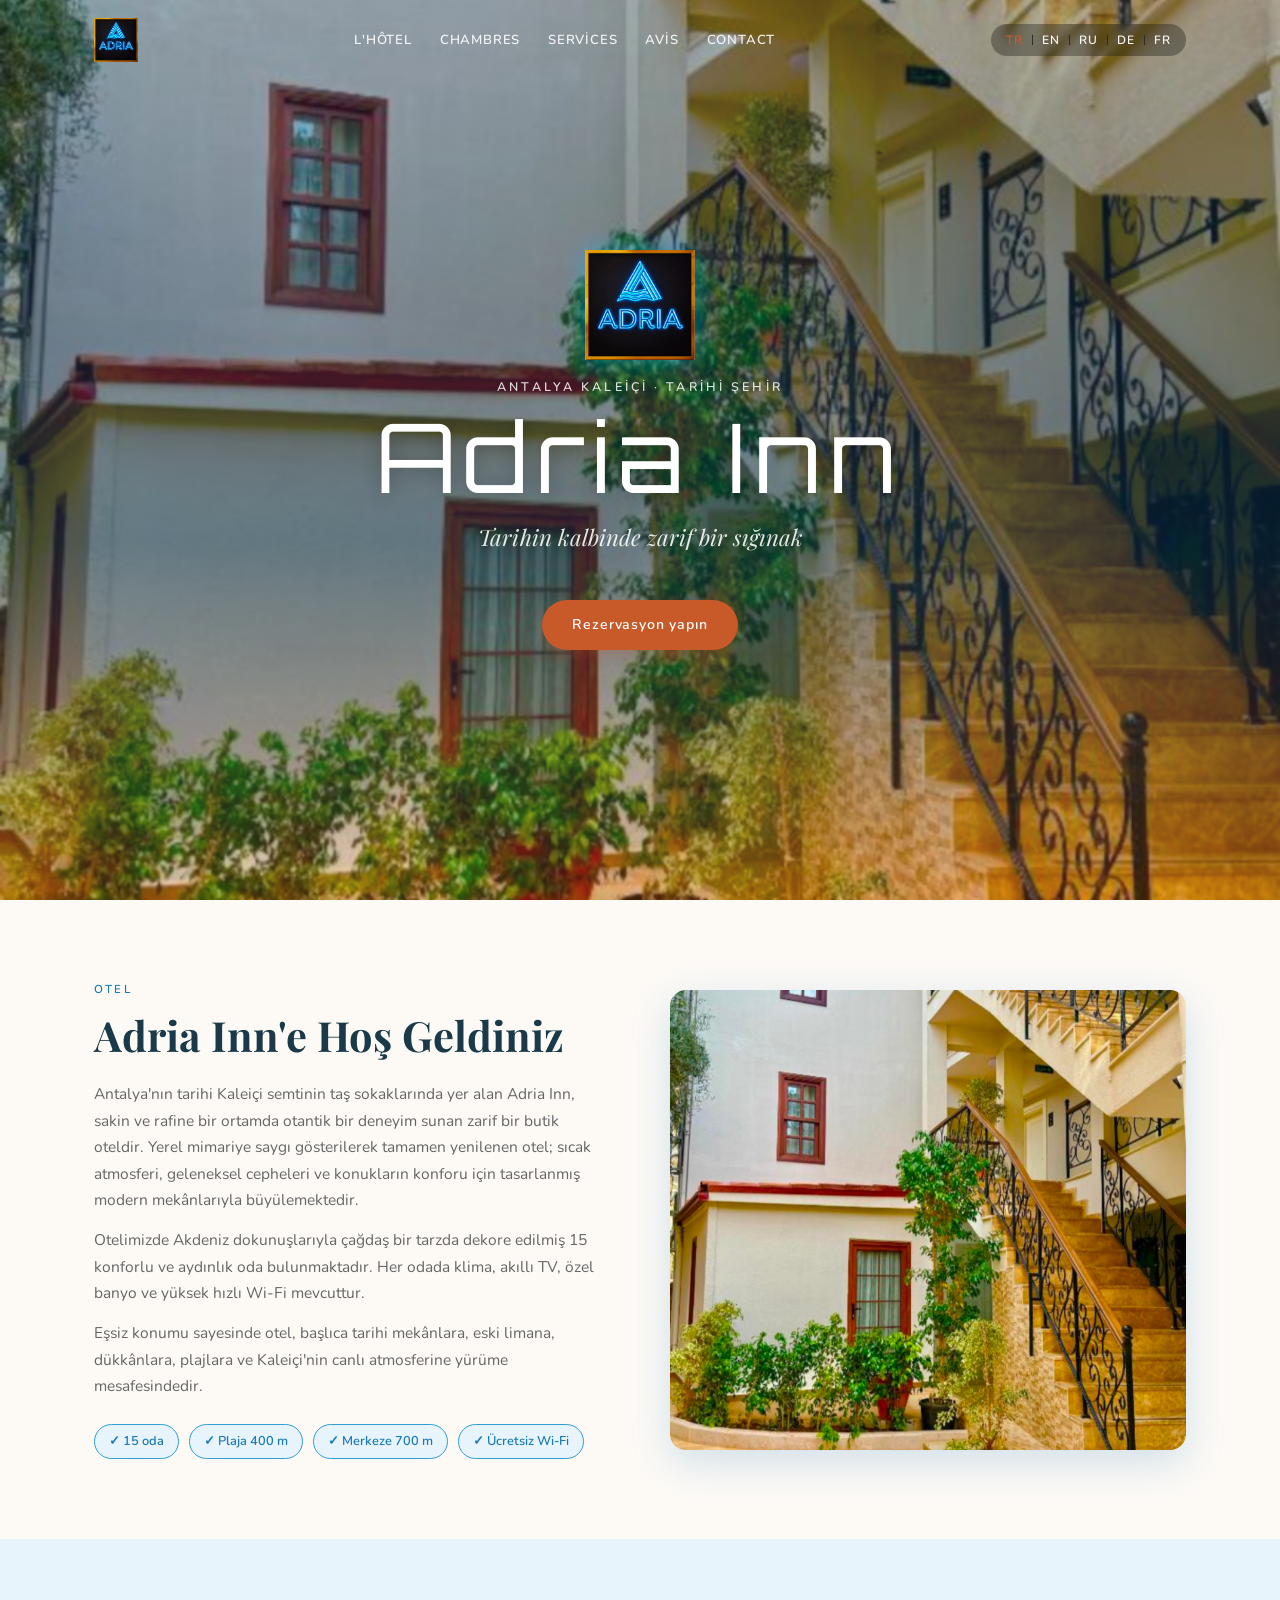
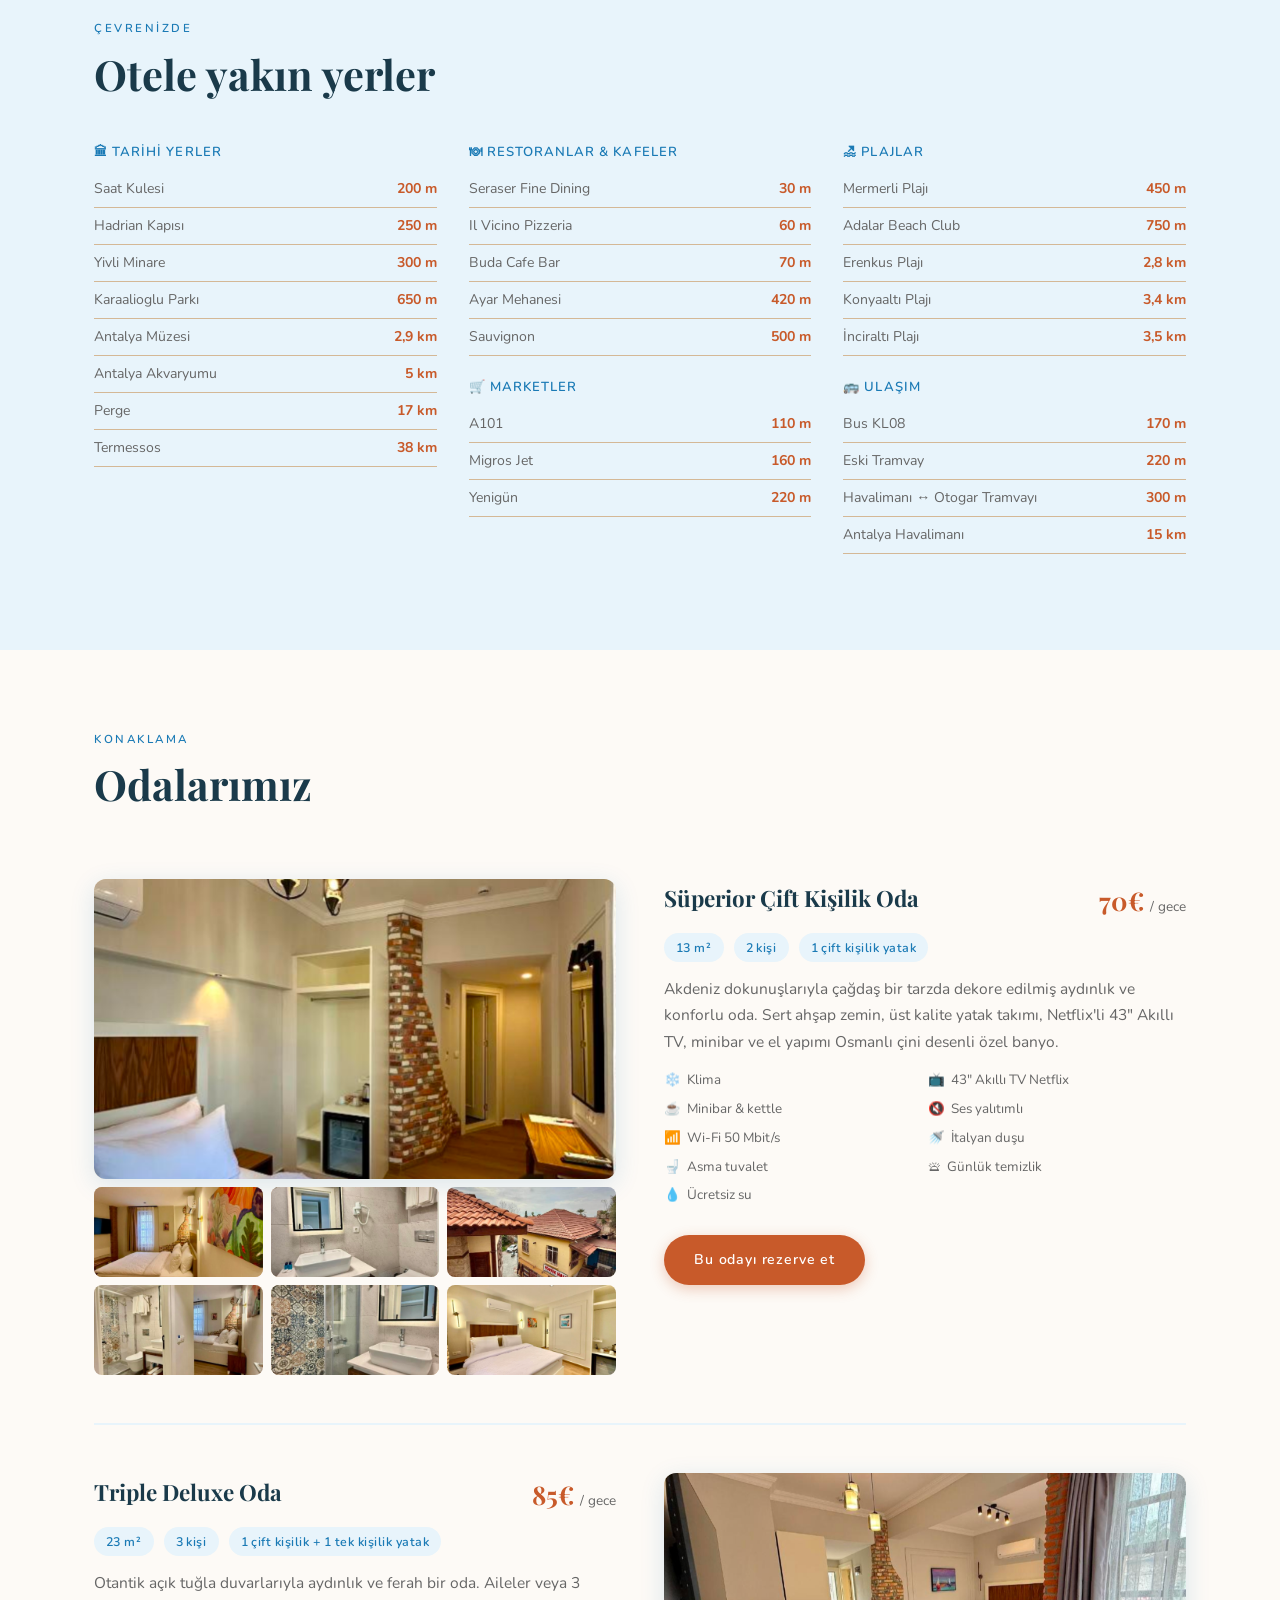
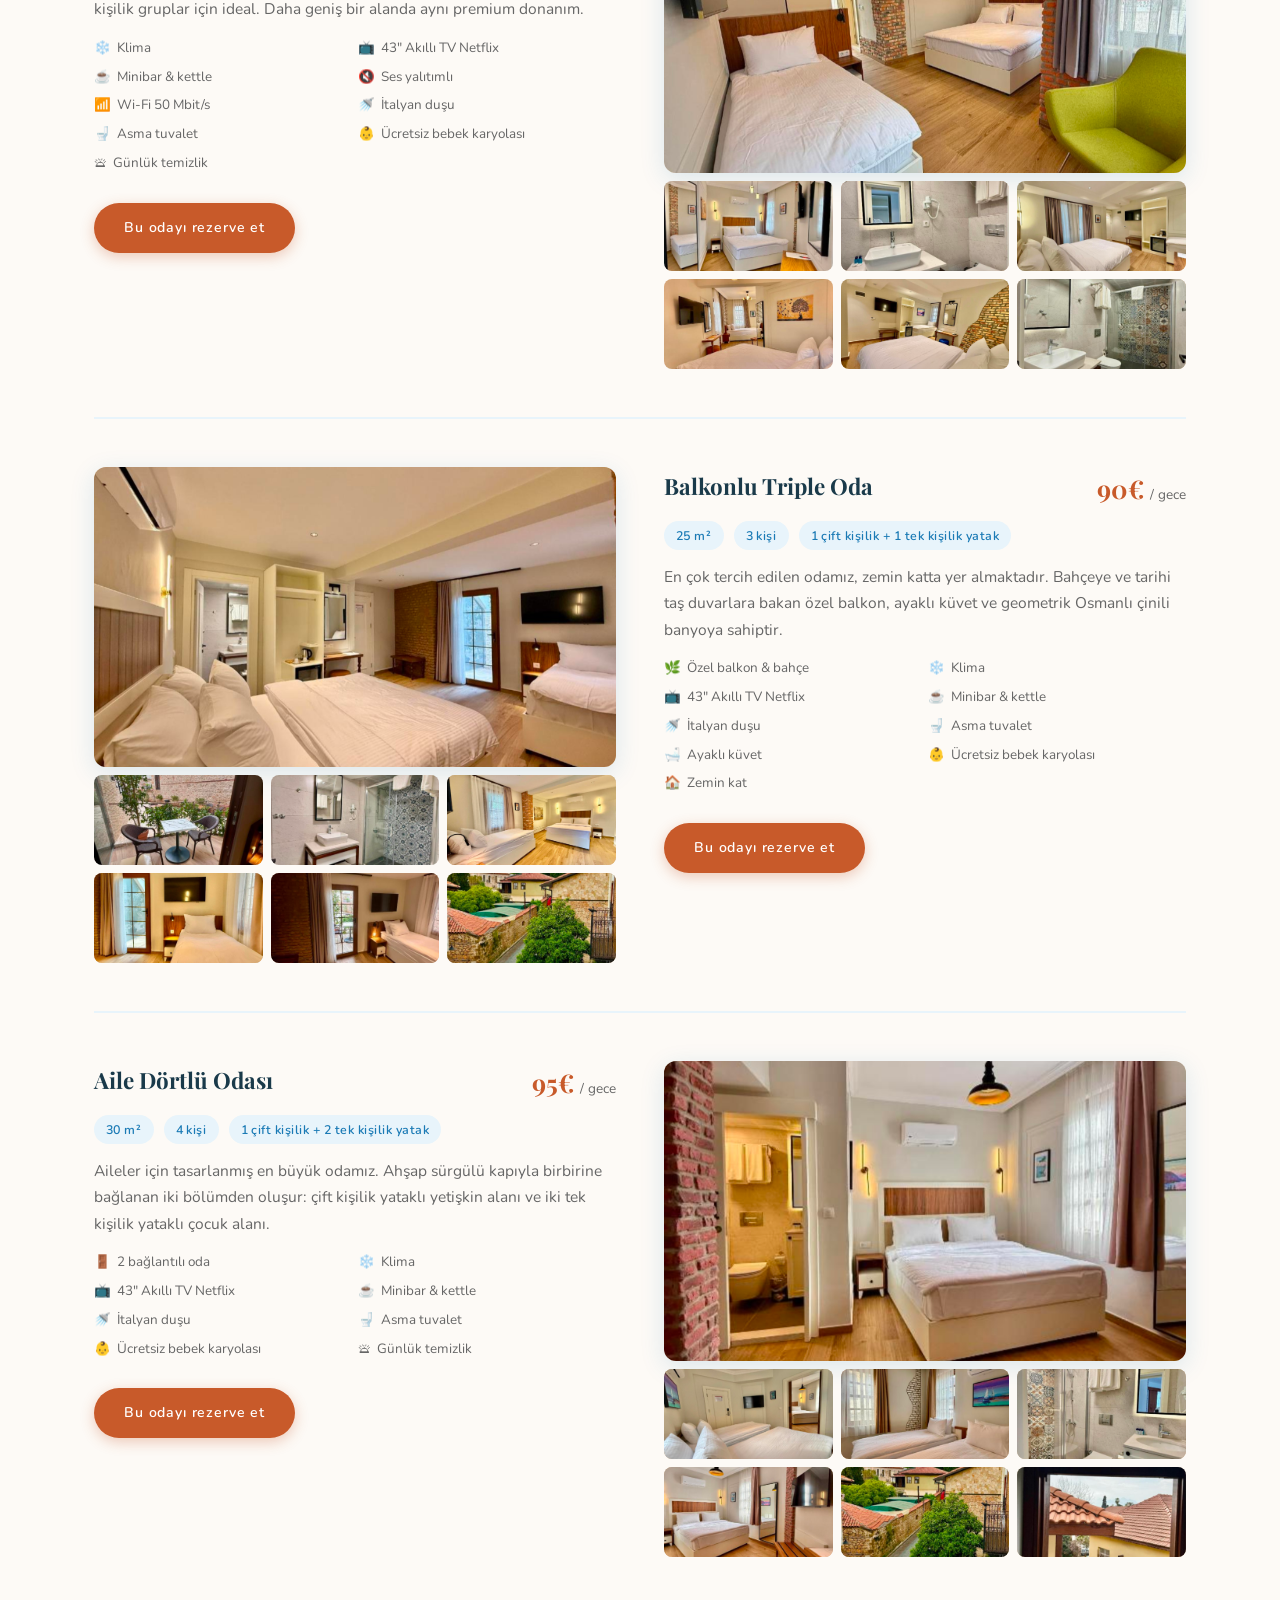
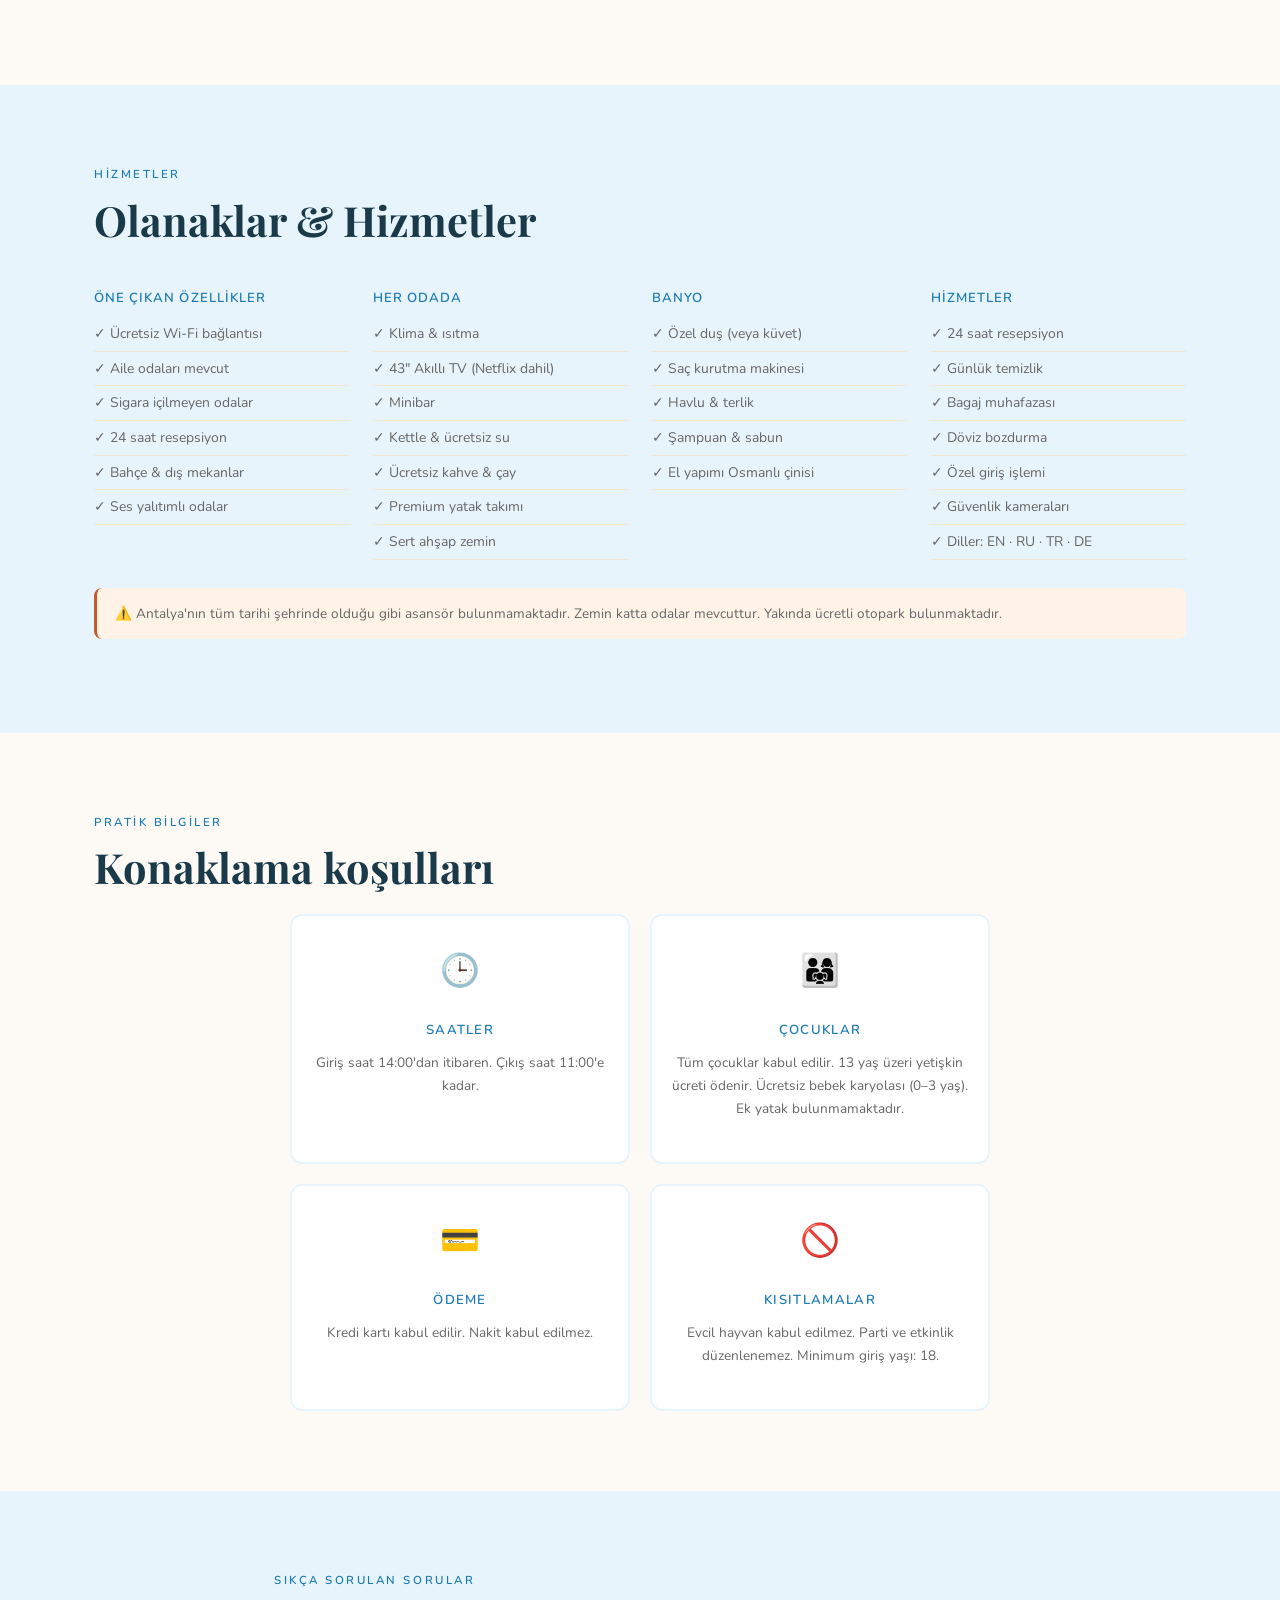
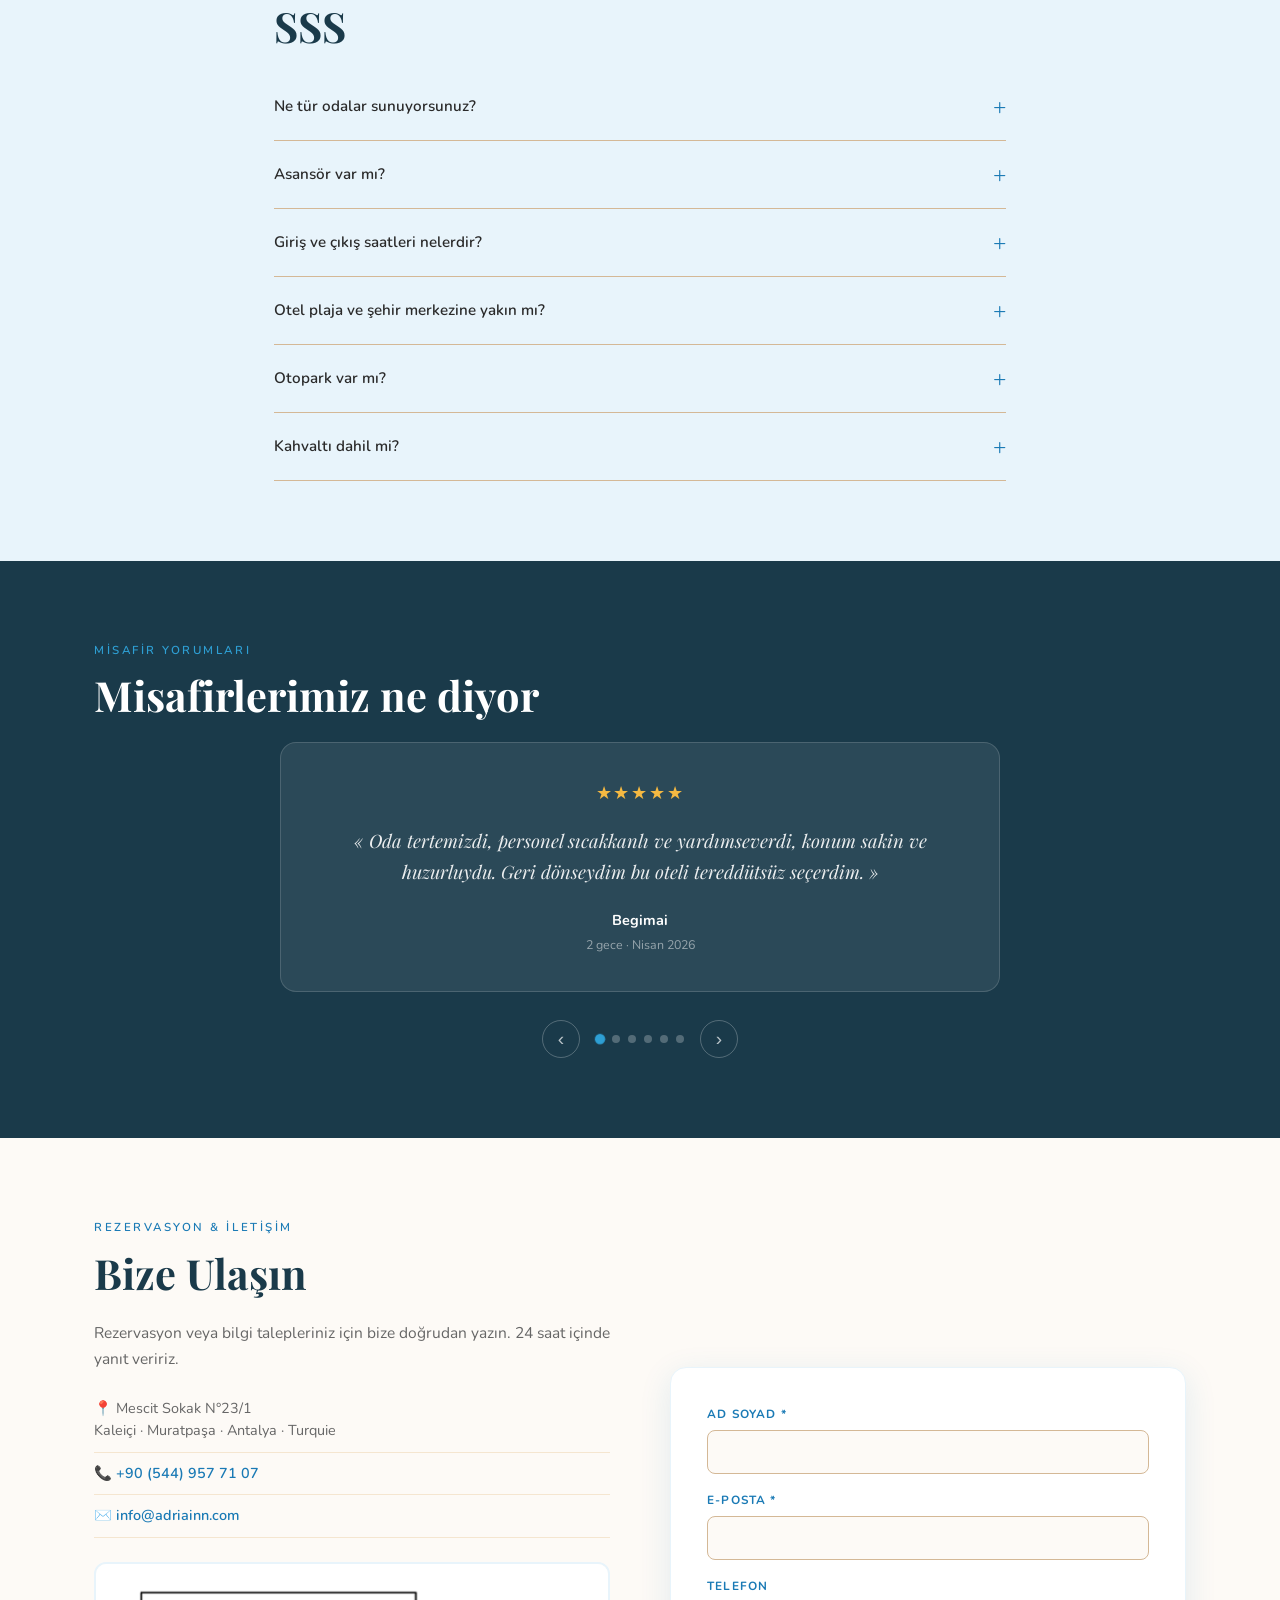
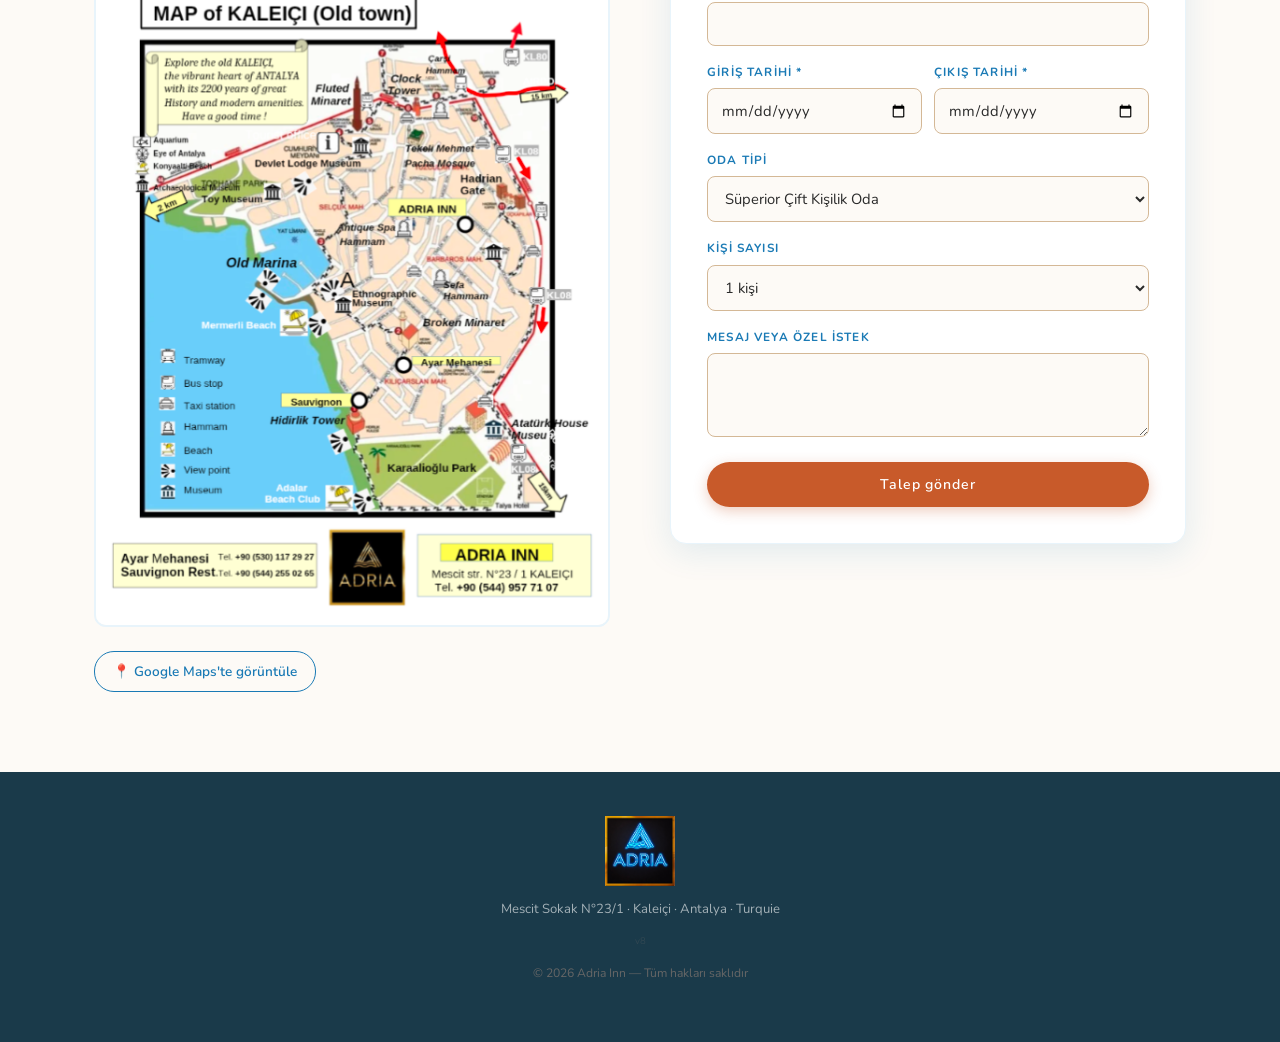
==== index.html @ b19cc473 "Rename index-9.html to index.html" ====
<!DOCTYPE html>
<!-- ✅ VERSION CORRECTE v9 — adria-inn2 — NE PAS MODIFIER CETTE LIGNE -->
<html lang="fr">
<head>
  <meta charset="UTF-8" />
  <meta name="viewport" content="width=device-width, initial-scale=1.0" />
  <title>Adria Inn – Vieille ville d'Antalya, Kaleiçi</title>
  <meta name="description" content="Hôtel de charme au cœur de Kaleiçi, vieille ville historique d'Antalya. 15 chambres modernes, emplacement exceptionnel, à 400 m de la plage." />
  <link rel="stylesheet" href="style-med.css" />
  <link href="https://fonts.googleapis.com/css2?family=Cormorant+Garamond:ital,wght@0,400;0,600;1,400&family=Jost:wght@300;400;500&family=Orbitron:wght@400;600&display=swap" rel="stylesheet" />
</head>
<body>

  <!-- ========== NAVIGATION ========== -->
  <header id="header">
    <div class="nav-inner">
      <a href="#accueil" class="logo">
        <img src="images/hôtel/logo-adria.png" alt="Adria Inn" class="logo-img" />
      </a>
      <nav>
        <a href="#presentation">L'hôtel</a>
        <a href="#chambres">Chambres</a>
        <a href="#equipements">Services</a>
        <a href="#avis">Avis</a>
        <a href="#contact">Contact</a>
      </nav>
      <div class="lang-switcher">
        <button onclick="setLang('tr')" id="btn-tr" class="lang-btn active">TR</button>
        <span>|</span>
        <button onclick="setLang('en')" id="btn-en" class="lang-btn">EN</button>
        <span>|</span>
        <button onclick="setLang('ru')" id="btn-ru" class="lang-btn">RU</button>
        <span>|</span>
        <button onclick="setLang('de')" id="btn-de" class="lang-btn">DE</button>
        <span>|</span>
        <button onclick="setLang('fr')" id="btn-fr" class="lang-btn">FR</button>
      </div>
    </div>
  </header>

  <!-- ========== HERO ========== -->
  <section id="accueil" class="hero">
    <div class="hero-overlay"></div>
    <div class="hero-content">
      <img src="images/hôtel/logo-adria.png" alt="Adria Inn" class="hero-logo" />
      <p class="hero-sub" data-i18n="hero_sub">Vieille ville d'Antalya · Kaleiçi</p>
      <h1 class="hero-title">Adria Inn</h1>
      <p class="hero-tag" data-i18n="hero_tag">Un refuge élégant au cœur de l'histoire</p>
      <a href="#contact" class="btn-primary" data-i18n="hero_btn">Réserver votre séjour</a>
    </div>
  </section>

  <!-- ========== PRÉSENTATION ========== -->
  <section id="presentation" class="section">
    <div class="container two-col">
      <div class="text-col">
        <span class="label" data-i18n="pres_label">L'hôtel</span>
        <h2 data-i18n="pres_titre">Bienvenue à l'Adria Inn</h2>
        <p data-i18n="pres_p1">Niché au cœur de la vieille ville historique de Kaleiçi à Antalya, cet élégant hôtel de charme offre une expérience authentique dans un cadre calme et raffiné. Entièrement rénové dans le respect de l'architecture locale, l'établissement séduit par son atmosphère chaleureuse, ses façades traditionnelles et ses espaces modernes pensés pour le confort des voyageurs.</p>
        <p data-i18n="pres_p2">L'hôtel dispose de 15 chambres confortables et lumineuses, décorées dans un style contemporain avec des touches méditerranéennes. Chaque chambre est équipée de tout le nécessaire : climatisation, Smart TV connectée, salle de bain privative et connexion Wi-Fi haut débit.</p>
        <p data-i18n="pres_p3">Grâce à son emplacement exceptionnel, l'hôtel est à proximité immédiate des principaux sites historiques, du vieux port, des boutiques, des plages et de l'animation de Kaleiçi.</p>
        <div class="badges">
          <span data-i18n="badge1">✓ 15 chambres</span>
          <span data-i18n="badge2">✓ Plage à 400 m</span>
          <span data-i18n="badge3">✓ Centre à 700 m</span>
          <span data-i18n="badge4">✓ Wi-Fi gratuit</span>
        </div>
      </div>
      <div class="img-col">
        <div class="hotel-slider" id="hotelSlider">
          <div class="hotel-slide active"><img src="images/hôtel/cour-escalier.png" alt="Cour intérieure" /></div>
          <div class="hotel-slide"><img src="images/hôtel/escalier.png" alt="Escalier" /></div>
          <div class="hotel-slide"><img src="images/hôtel/balcon-minaret.png" alt="Balcon et minaret" /></div>
          <div class="hotel-slide"><img src="images/hôtel/vue-ensemble.png" alt="Vue ensemble" /></div>
          <div class="hotel-slide"><img src="images/hôtel/allee.png" alt="Allée" /></div>
          <div class="hotel-slide"><img src="images/hôtel/cour-parasol.png" alt="Terrasse" /></div>
          <div class="hotel-slide"><img src="images/hôtel/couloir1.png" alt="Couloir" /></div>
          <div class="hotel-slide"><img src="images/hôtel/couloir2.png" alt="Couloir étage" /></div>
          <div class="hotel-slide"><img src="images/hôtel/vue-rue1.png" alt="Rue de Kaleiçi" /></div>
          <div class="hotel-slide"><img src="images/hôtel/fenetre1.png" alt="Vue depuis la fenêtre" /></div>
          <div class="hotel-slide"><img src="images/hôtel/vue-kaleici.png" alt="Vue sur Kaleiçi" /></div>
        </div>
      </div>
    </div>
  </section>

  <!-- ========== PROXIMITÉ ========== -->
  <section id="proximite" class="section bg-sand">
    <div class="container">
      <span class="label" data-i18n="prox_label">Autour de vous</span>
      <h2 data-i18n="prox_titre">À proximité de l'hôtel</h2>
      <div class="proximite-grid">

        <div class="prox-col">
          <h4 data-i18n="prox_h1">🏛 Sites historiques</h4>
          <ul>
            <li>Tour de l'horloge <span>200 m</span></li>
            <li>Porte d'Hadrien <span>250 m</span></li>
            <li>Minaret canelé <span>300 m</span></li>
            <li>Karaalioglu Park <span>650 m</span></li>
            <li>Musée d'Antalya <span>2,9 km</span></li>
            <li>Aquarium d'Antalya <span>5 km</span></li>
            <li>Perge <span>17 km</span></li>
            <li>Termessos <span>38 km</span></li>
          </ul>
        </div>

        <div class="prox-col">
          <h4 data-i18n="prox_h2">🍽 Restaurants &amp; cafés</h4>
          <ul>
            <li>Buda Cafe Bar <span>30 m</span></li>
            <li>Il Vicino Pizzeria <span>60 m</span></li>
            <li>Seraser Fine Dining <span>70 m</span></li>
            <li>Ayar Mehanesi <span>420 m</span></li>
            <li>Sauvignon <span>500 m</span></li>
          </ul>
          <h4 data-i18n="prox_h3">🛒 Commerces</h4>
          <ul>
            <li>A101 <span>110 m</span></li>
            <li>Migros Jet <span>160 m</span></li>
            <li>Yenigün <span>220 m</span></li>
          </ul>
        </div>

        <div class="prox-col">
          <h4 data-i18n="prox_h4">🏖 Plages</h4>
          <ul>
            <li>Mermerli Plajı <span>450 m</span></li>
            <li>Adalar Beach Club <span>750 m</span></li>
            <li>Erenkus Plajı <span>2,8 km</span></li>
            <li>Konyaaltı Plajı <span>3,4 km</span></li>
            <li>İnciraltı Plajı <span>3,5 km</span></li>
          </ul>
          <h4 data-i18n="prox_h5">🚌 Transports</h4>
          <ul>
            <li>Bus KL08 <span>170 m</span></li>
            <li>Vieux Tramway <span>220 m</span></li>
            <li>Tramway Aéroport ↔ Gare <span>300 m</span></li>
            <li>Aéroport d'Antalya <span>15 km</span></li>
          </ul>
        </div>

      </div>
    </div>
  </section>

  <!-- ========== CHAMBRES ========== -->
  <section id="chambres" class="section">
    <div class="container">
      <span class="label" data-i18n="ch_label">Hébergement</span>
      <h2 data-i18n="ch_titre">Nos Chambres</h2>

      <!-- Chambre 1 : Double Supérieure -->
      <div class="room-block">
        <div class="room-photos">
          <div class="room-main">
            <!-- ════ PHOTO PRINCIPALE : changer le nom du fichier ci-dessous ════ -->
            <img src="images/chambre/double/double-01.png" alt="Chambre Double Supérieure" />
          </div>
          <div class="room-thumbs">
            <img src="images/chambre/double/double-02.png" alt="" />
            <img src="images/chambre/double/double-sdb1.png" alt="" />
            <img src="images/hôtel/vue-rue1.png" alt="" />
            <img src="images/chambre/double/double-entrée.png" alt="" />
            <img src="images/chambre/double/double-sdb2.png" alt="" />
            <img src="images/chambre/double/double-03.png" alt="" />
          </div>
        </div>
        <div class="room-info">
          <div class="room-header">
            <h3 data-i18n="ch1_nom">Chambre Double Supérieure</h3>
            <!-- ════ PRIX : changer le chiffre 70 ci-dessous ════ -->
            <div class="room-price">70€ <span data-i18n="par_nuit">/ nuit</span></div>
          </div>
          <div class="room-specs">
            <span>13 m²</span>
            <span data-i18n="ch1_pers">2 personnes</span>
            <span data-i18n="ch1_lits">1 grand lit</span>
          </div>
          <p data-i18n="ch1_desc">Confortable et lumineuse, décorée dans un style contemporain aux touches méditerranéennes. Parquet en bois dur, literie de qualité supérieure, Smart TV 43" avec Netflix, minibar, et salle de bain privée avec carrelage ottoman artisanal.</p>
          <ul class="amenities">
            <li>❄️ <span data-i18n="am_clim">Climatisation</span></li>
            <li>📺 <span data-i18n="am_tv">Smart TV 43" Netflix</span></li>
            <li>☕ <span data-i18n="am_minibar">Minibar & bouilloire</span></li>
            <li>🔇 <span data-i18n="am_sono">Insonorisée</span></li>
            <li>📶 <span data-i18n="am_wifi">Wi-Fi 50 Mbit/s</span></li>
            <li>🚿 <span data-i18n="am_douche">Douche à l'italienne</span></li>
            <li>🚽 <span data-i18n="am_wc">WC suspendu</span></li>
            <li>🛎 <span data-i18n="am_menage">Ménage quotidien</span></li>
            <li>💧 <span data-i18n="am_eau">Eau offerte</span></li>
          </ul>
          <a href="#contact" class="btn-primary" data-i18n="btn_reserver">Réserver cette chambre</a>
        </div>
      </div>

      <!-- Chambre 2 : Triple Deluxe -->
      <div class="room-block reverse">
        <div class="room-photos">
          <div class="room-main">
            <!-- ════ PHOTO PRINCIPALE : changer le nom du fichier ci-dessous ════ -->
            <img src="images/chambre/triple/triple-deluxe-02.png" alt="Chambre Triple Deluxe" />
          </div>
          <div class="room-thumbs">
            <img src="images/chambre/triple/triple-deluxe-04.png" alt="" />
            <img src="images/chambre/triple/triple-deluxe-sdb01.png" alt="" />
            <img src="images/chambre/triple/triple-deluxe-07.png" alt="" />
            <img src="images/chambre/triple/triple-deluxe-03.png" alt="" />
            <img src="images/chambre/triple/triple-deluxe-05.png" alt="" />
            <img src="images/chambre/triple/triple-deluxe-sdb02.png" alt="" />
          </div>
        </div>
        <div class="room-info">
          <div class="room-header">
            <h3 data-i18n="ch2_nom">Chambre Triple Deluxe</h3>
            <!-- ════ PRIX : changer le chiffre 85 ci-dessous ════ -->
            <div class="room-price">85€ <span data-i18n="par_nuit">/ nuit</span></div>
          </div>
          <div class="room-specs">
            <span>23 m²</span>
            <span data-i18n="ch2_pers">3 personnes</span>
            <span data-i18n="ch2_lits">1 grand lit + 1 lit simple</span>
          </div>
          <p data-i18n="ch2_desc">Spacieuse et lumineuse, avec mur en briques apparentes authentiques. Idéale pour les familles ou groupes de 3 personnes. Mêmes équipements haut de gamme, dans un espace plus généreux.</p>
          <ul class="amenities">
            <li>❄️ <span data-i18n="am_clim">Climatisation</span></li>
            <li>📺 <span data-i18n="am_tv">Smart TV 43" Netflix</span></li>
            <li>☕ <span data-i18n="am_minibar">Minibar & bouilloire</span></li>
            <li>🔇 <span data-i18n="am_sono">Insonorisée</span></li>
            <li>📶 <span data-i18n="am_wifi">Wi-Fi 50 Mbit/s</span></li>
            <li>🚿 <span data-i18n="am_douche">Douche à l'italienne</span></li>
            <li>🚽 <span data-i18n="am_wc">WC suspendu</span></li>
            <li>👶 <span data-i18n="am_bebe">Lit bébé gratuit</span></li>
            <li>🛎 <span data-i18n="am_menage">Ménage quotidien</span></li>
          </ul>
          <a href="#contact" class="btn-primary" data-i18n="btn_reserver">Réserver cette chambre</a>
        </div>
      </div>

      <!-- Chambre 3 : Triple avec Balcon -->
      <div class="room-block">
        <div class="room-photos">
          <div class="room-main">
            <!-- ════ PHOTO PRINCIPALE : changer le nom du fichier ci-dessous ════ -->
            <img src="images/chambre/balcon/balcon-01.png" alt="Chambre Triple avec Balcon" />
          </div>
          <div class="room-thumbs">
            <img src="images/chambre/balcon/balcon-terrasse.png" alt="" />
            <img src="images/chambre/balcon/balcon-sdb.png" alt="" />
            <img src="images/chambre/balcon/balcon-02.png" alt="" />
            <img src="images/chambre/balcon/balcon-03.png" alt="" />
            <img src="images/chambre/balcon/balcon-04.png" alt="" />
            <img src="images/hôtel/vue-kaleici.png" alt="" />
          </div>
        </div>
        <div class="room-info">
          <div class="room-header">
            <h3 data-i18n="ch3_nom">Chambre Triple avec Balcon</h3>
            <!-- ════ PRIX : changer le chiffre 90 ci-dessous ════ -->
            <div class="room-price">90€ <span data-i18n="par_nuit">/ nuit</span></div>
          </div>
          <div class="room-specs">
            <span>25 m²</span>
            <span data-i18n="ch3_pers">3 personnes</span>
            <span data-i18n="ch3_lits">1 grand lit + 1 lit simple</span>
          </div>
          <p data-i18n="ch3_desc">Notre chambre la plus appréciée, au rez-de-chaussée. Elle dispose d'un balcon privé avec table et chaises donnant sur le jardin et les murs de pierre anciens. Salle de bain avec baignoire îlot et carrelage ottoman géométrique.</p>
          <ul class="amenities">
            <li>🌿 <span data-i18n="am_balcon">Balcon privé & jardin</span></li>
            <li>❄️ <span data-i18n="am_clim">Climatisation</span></li>
            <li>📺 <span data-i18n="am_tv">Smart TV 43" Netflix</span></li>
            <li>☕ <span data-i18n="am_minibar">Minibar & bouilloire</span></li>
            <li>🚿 <span data-i18n="am_douche">Douche à l'italienne</span></li>
            <li>🚽 <span data-i18n="am_wc">WC suspendu</span></li>
            <li>🛁 <span data-i18n="am_baignoire">Baignoire îlot</span></li>
            <li>👶 <span data-i18n="am_bebe">Lit bébé gratuit</span></li>
            <li>🏠 <span data-i18n="am_rdc">Rez-de-chaussée</span></li>
          </ul>
          <a href="#contact" class="btn-primary" data-i18n="btn_reserver">Réserver cette chambre</a>
        </div>
      </div>

      <!-- Chambre 4 : Familiale -->
      <div class="room-block reverse">
        <div class="room-photos">
          <div class="room-main">
            <!-- ════ PHOTO PRINCIPALE : changer le nom du fichier ci-dessous ════ -->
            <img src="images/chambre/familiale/familiale-01.png" alt="Chambre Quadruple Familiale" />
          </div>
          <div class="room-thumbs">
            <img src="images/chambre/familiale/familiale-04.png" alt="" />
            <img src="images/chambre/familiale/familiale-05.png" alt="" />
            <img src="images/chambre/familiale/familiale-sdb.png" alt="" />
            <img src="images/chambre/familiale/familiale-02.png" alt="" />
            <img src="images/hôtel/vue-kaleici.png" alt="" />
            <img src="images/hôtel/fenetre2.png" alt="" />
          </div>
        </div>
        <div class="room-info">
          <div class="room-header">
            <h3 data-i18n="ch4_nom">Chambre Quadruple Familiale</h3>
            <!-- ════ PRIX : changer le chiffre 95 ci-dessous ════ -->
            <div class="room-price">95€ <span data-i18n="par_nuit">/ nuit</span></div>
          </div>
          <div class="room-specs">
            <span>30 m²</span>
            <span data-i18n="ch4_pers">4 personnes</span>
            <span data-i18n="ch4_lits">1 grand lit + 2 lits simples</span>
          </div>
          <p data-i18n="ch4_desc">Notre plus grande chambre, conçue pour les familles. Elle se compose de deux espaces communicants reliés par une porte coulissante en bois : un espace adultes avec grand lit, et un espace enfants avec deux lits simples. Idéal pour une vraie intimité familiale.</p>
          <ul class="amenities">
            <li>🚪 <span data-i18n="am_comm">2 pièces communicantes</span></li>
            <li>❄️ <span data-i18n="am_clim">Climatisation</span></li>
            <li>📺 <span data-i18n="am_tv">Smart TV 43" Netflix</span></li>
            <li>☕ <span data-i18n="am_minibar">Minibar & bouilloire</span></li>
            <li>🚿 <span data-i18n="am_douche">Douche à l'italienne</span></li>
            <li>🚽 <span data-i18n="am_wc">WC suspendu</span></li>
            <li>👶 <span data-i18n="am_bebe">Lit bébé gratuit</span></li>
            <li>🛎 <span data-i18n="am_menage">Ménage quotidien</span></li>
          </ul>
          <a href="#contact" class="btn-primary" data-i18n="btn_reserver">Réserver cette chambre</a>
        </div>
      </div>

    </div>
  </section>

  <!-- ========== ÉQUIPEMENTS ========== -->
  <section id="equipements" class="section bg-sand">
    <div class="container">
      <span class="label" data-i18n="eq_label">Services</span>
      <h2 data-i18n="eq_titre">Équipements & Services</h2>
      <div class="equip-grid">
        <div class="equip-col">
          <h4 data-i18n="eq1_titre">Points forts</h4>
          <ul class="equip-list">
            <li>✓ <span data-i18n="eq_f1">Connexion Wi-Fi gratuite</span></li>
            <li>✓ <span data-i18n="eq_f2">Chambres familiales disponibles</span></li>
            <li>✓ <span data-i18n="eq_f3">Chambres non-fumeurs</span></li>
            <li>✓ <span data-i18n="eq_f4">Réception ouverte 24h/24</span></li>
            <li>✓ <span data-i18n="eq_f5">Jardin & espaces extérieurs</span></li>
            <li>✓ <span data-i18n="eq_f6">Chambres insonorisées</span></li>
          </ul>
        </div>
        <div class="equip-col">
          <h4 data-i18n="eq2_titre">Dans chaque chambre</h4>
          <ul class="equip-list">
            <li>✓ <span data-i18n="eq_c1">Climatisation & chauffage</span></li>
            <li>✓ <span data-i18n="eq_c2">Smart TV 43" (Netflix inclus)</span></li>
            <li>✓ <span data-i18n="eq_c3">Minibar</span></li>
            <li>✓ <span data-i18n="eq_c4">Bouilloire & eau offerte</span></li>
            <li>✓ <span data-i18n="eq_c5">Café & thé offerts</span></li>
            <li>✓ <span data-i18n="eq_c6">Literie de qualité supérieure</span></li>
            <li>✓ <span data-i18n="eq_c7">Parquet en bois dur</span></li>
          </ul>
        </div>
        <div class="equip-col">
          <h4 data-i18n="eq3_titre">Salle de bain</h4>
          <ul class="equip-list">
            <li>✓ <span data-i18n="eq_s1">Douche privée (ou baignoire)</span></li>
            <li>✓ <span data-i18n="eq_s2">Sèche-cheveux</span></li>
            <li>✓ <span data-i18n="eq_s3">Serviettes & chaussons</span></li>
            <li>✓ <span data-i18n="eq_s4">Shampoing & savon</span></li>
            <li>✓ <span data-i18n="eq_s5">Carrelage ottoman artisanal</span></li>
          </ul>
        </div>
        <div class="equip-col">
          <h4 data-i18n="eq4_titre">Services</h4>
          <ul class="equip-list">
            <li>✓ <span data-i18n="eq_sv1">Réception 24h/24</span></li>
            <li>✓ <span data-i18n="eq_sv2">Ménage quotidien</span></li>
            <li>✓ <span data-i18n="eq_sv3">Bagagerie</span></li>
            <li>✓ <span data-i18n="eq_sv4">Service de change</span></li>
            <li>✓ <span data-i18n="eq_sv5">Enregistrement privé</span></li>
            <li>✓ <span data-i18n="eq_sv6">Caméras de sécurité</span></li>
            <li>✓ <span data-i18n="eq_sv7">Langues : EN · RU · TR · DE</span></li>
          </ul>
        </div>
      </div>
      <p class="equip-note" data-i18n="eq_note">⚠️ L'établissement n'est pas équipé d'ascenseur (contrainte de la vieille ville). Des chambres de plain-pied sont disponibles. Parking payant à proximité immédiate.</p>
    </div>
  </section>

  <!-- ========== CONDITIONS ========== -->
  <section id="conditions" class="section">
    <div class="container">
      <span class="label" data-i18n="cond_label">Informations pratiques</span>
      <h2 data-i18n="cond_titre">Conditions de séjour</h2>
      <div class="conditions-grid">
        <div class="cond-item">
          <div class="cond-icon">🕒</div>
          <h4 data-i18n="cond1_titre">Horaires</h4>
          <p data-i18n="cond1_texte">Arrivée à partir de <strong>14h00</strong><br>Départ avant <strong>11h00</strong></p>
        </div>
        <div class="cond-item">
          <div class="cond-icon">👨‍👩‍👧</div>
          <h4 data-i18n="cond2_titre">Enfants</h4>
          <p data-i18n="cond2_texte">Tous bienvenus. +13 ans facturés adulte. Lit bébé gratuit (0–3 ans). Pas de lit d'appoint.</p>
        </div>
        <div class="cond-item">
          <div class="cond-icon">💳</div>
          <h4 data-i18n="cond3_titre">Paiement</h4>
          <p data-i18n="cond3_texte">Cartes bancaires acceptées. Espèces non acceptées.</p>
        </div>
        <div class="cond-item">
          <div class="cond-icon">🚫</div>
          <h4 data-i18n="cond4_titre">Restrictions</h4>
          <p data-i18n="cond4_texte">Animaux non admis. Fêtes & événements interdits. Âge minimum d'enregistrement : 18 ans.</p>
        </div>
      </div>
    </div>
  </section>

  <!-- ========== FAQ ========== -->
  <section id="faq" class="section bg-sand">
    <div class="container faq-wrap">
      <span class="label" data-i18n="faq_label">Questions fréquentes</span>
      <h2 data-i18n="faq_titre">FAQ</h2>
      <div class="faq-list">

        <div class="faq-item">
          <button class="faq-q" onclick="toggleFaq(this)">
            <span data-i18n="faq1_q">Quels types de chambres proposez-vous ?</span>
            <span class="faq-icon">+</span>
          </button>
          <div class="faq-a">
            <p data-i18n="faq1_r">L'Adria Inn propose quatre types de chambres : Chambre Double Supérieure (13 m² · 70€), Chambre Triple Deluxe (23 m² · 85€), Chambre Triple avec Balcon (25 m² · 90€) et Chambre Quadruple Familiale (30 m² · 95€).</p>
          </div>
        </div>

        <div class="faq-item">
          <button class="faq-q" onclick="toggleFaq(this)">
            <span data-i18n="faq2_q">Y a-t-il un ascenseur ?</span>
            <span class="faq-icon">+</span>
          </button>
          <div class="faq-a">
            <p data-i18n="faq2_r">Comme dans toute la vieille ville d'Antalya, il n'y a pas d'ascenseur pour accéder aux étages. Nous proposons toutefois des chambres accessibles de plain-pied pour les personnes à mobilité réduite ou voyageant avec de lourds bagages.</p>
          </div>
        </div>

        <div class="faq-item">
          <button class="faq-q" onclick="toggleFaq(this)">
            <span data-i18n="faq3_q">Quels sont les horaires d'arrivée et de départ ?</span>
            <span class="faq-icon">+</span>
          </button>
          <div class="faq-a">
            <p data-i18n="faq3_r">L'enregistrement se fait à partir de <strong>14h00</strong> et le départ avant <strong>11h00</strong>. Notre réception est ouverte 24h/24 pour vous accueillir à toute heure.</p>
          </div>
        </div>

        <div class="faq-item">
          <button class="faq-q" onclick="toggleFaq(this)">
            <span data-i18n="faq4_q">L'hôtel est-il proche de la plage et du centre ?</span>
            <span class="faq-icon">+</span>
          </button>
          <div class="faq-a">
            <p data-i18n="faq4_r">Oui, la plage Mermerli Plajı se trouve à seulement <strong>450 m</strong> à pied. Le centre-ville d'Antalya est à environ <strong>700 m</strong>. La Porte d'Hadrien et la Tour de l'horloge sont accessibles en moins de 5 minutes à pied.</p>
          </div>
        </div>

        <div class="faq-item">
          <button class="faq-q" onclick="toggleFaq(this)">
            <span data-i18n="faq5_q">Y a-t-il un parking ?</span>
            <span class="faq-icon">+</span>
          </button>
          <div class="faq-a">
            <p data-i18n="faq5_r">L'établissement ne dispose pas de parking privé, conformément aux contraintes de la vieille ville. Un parking payant est disponible à proximité immédiate.</p>
          </div>
        </div>

        <div class="faq-item">
          <button class="faq-q" onclick="toggleFaq(this)">
            <span data-i18n="faq6_q">Le petit-déjeuner est-il inclus ?</span>
            <span class="faq-icon">+</span>
          </button>
          <div class="faq-a">
            <p data-i18n="faq6_r">L'hôtel ne propose pas de petit-déjeuner. Cela vous permet de profiter des nombreux cafés et restaurants traditionnels à quelques pas : Buda Cafe Bar (30 m), Il Vicino Pizzeria (60 m), Seraser Fine Dining (70 m).</p>
          </div>
        </div>

      </div>
    </div>
  </section>

  <!-- ========== AVIS CLIENTS ========== -->
  <section id="avis" class="section bg-dark">
    <div class="container">
      <span class="label light" data-i18n="avis_label">Témoignages</span>
      <h2 class="light" data-i18n="avis_titre">Avis de nos clients</h2>

      <div class="reviews-slider">
        <div class="reviews-track" id="reviewsTrack">

          <div class="review-card">
            <div class="stars">★★★★★</div>
            <p class="review-text" data-i18n="rev1_text">« La chambre était d'une propreté impeccable, le personnel accueillant et serviable, et l'emplacement calme et paisible. Je choisirais sans hésiter cet hôtel à nouveau. »</p>
            <div class="review-author">
              <strong>Begimai</strong>
              <span data-i18n="rev1_date">2 nuits · Avril 2026</span>
            </div>
          </div>

          <div class="review-card">
            <div class="stars">★★★★★</div>
            <p class="review-text" data-i18n="rev2_text">« Idéalement situé, tout près de l'entrée de Kaleiçi. Il a dépassé mes attentes : très propre, chambre spacieuse, charmant jardin. Si je devais y retourner, je choisirais à nouveau cet hôtel. »</p>
            <div class="review-author">
              <strong>Buket</strong>
              <span data-i18n="rev2_date">1 nuit · Avril 2026</span>
            </div>
          </div>

          <div class="review-card">
            <div class="stars">★★★★★</div>
            <p class="review-text" data-i18n="rev3_text">« Un établissement exceptionnel qui saura vous satisfaire à tous égards. »</p>
            <div class="review-author">
              <strong>Mert</strong>
              <span data-i18n="rev3_date">5 nuits · Mai 2026</span>
            </div>
          </div>

          <div class="review-card">
            <div class="stars">★★★★★</div>
            <p class="review-text" data-i18n="rev4_text">« Belle architecture, chambres propres, personnel extrêmement poli et serviable. La salle de bain est d'une propreté impeccable. L'eau chaude est disponible à volonté. »</p>
            <div class="review-author">
              <strong>Leyla</strong>
              <span data-i18n="rev4_date">1 nuit · Décembre 2025</span>
            </div>
          </div>

          <div class="review-card">
            <div class="stars">★★★★★</div>
            <p class="review-text" data-i18n="rev5_text">« Emplacement magnifique, niché au cœur de demeures historiques. Chambres très propres et spacieuses. Personnel très poli et attentionné. Je le recommande vivement. »</p>
            <div class="review-author">
              <strong>Ismail</strong>
              <span data-i18n="rev5_date">1 nuit · Octobre 2025</span>
            </div>
          </div>

          <div class="review-card">
            <div class="stars">★★★★☆</div>
            <p class="review-text" data-i18n="rev6_text">« Les chambres sont propres et l'hôtel est très bien situé. »</p>
            <div class="review-author">
              <strong>Izzet</strong>
              <span data-i18n="rev6_date">4 nuits · Août 2025</span>
            </div>
          </div>

        </div>

        <div class="reviews-nav">
          <button onclick="prevReview()" class="rev-btn" aria-label="Précédent">&#8249;</button>
          <div class="rev-dots" id="revDots"></div>
          <button onclick="nextReview()" class="rev-btn" aria-label="Suivant">&#8250;</button>
        </div>
      </div>

    </div>
  </section>

  <!-- ========== CONTACT ========== -->
  <section id="contact" class="section">
    <div class="container two-col">
      <div class="text-col">
        <span class="label" data-i18n="contact_label">Réservation & Contact</span>
        <h2 data-i18n="contact_titre">Contactez-nous</h2>
        <p data-i18n="contact_intro">Pour toute demande de réservation ou information, écrivez-nous directement. Nous répondons sous 24 heures.</p>
        <ul class="contact-list">
          <li>📍 Mescit Sokak N°23/1<br>Kaleiçi · Muratpaşa · Antalya · Turquie</li>
          <li>📞 <a href="tel:+905449577107">+90 (544) 957 71 07</a></li>
          <li>✉️ <a href="mailto:info@adriainn.com">info@adriainn.com</a></li>
        </ul>
        <div class="carte-touristique">
          <img src="images/hôtel/carte-kaleici.png" alt="Carte de Kaleiçi – Adria Inn" />
        </div>
        <a href="https://maps.google.com/?q=Mescit+Sokak+23/1+Kaleici+Antalya" target="_blank" class="btn-gmaps" data-i18n="gmaps_btn">📍 Voir sur Google Maps</a>
      </div>
      <div class="form-col">
        <form id="res-form" onsubmit="sendForm(event)">
          <div class="field">
            <label data-i18n="f_nom">Nom complet *</label>
            <input type="text" name="nom" required />
          </div>
          <div class="field">
            <label data-i18n="f_email">Email *</label>
            <input type="email" name="email" required />
          </div>
          <div class="field">
            <label data-i18n="f_tel">Téléphone</label>
            <input type="tel" name="tel" />
          </div>
          <div class="field two-col-field">
            <div>
              <label data-i18n="f_arr">Arrivée *</label>
              <input type="date" name="arrivee" required />
            </div>
            <div>
              <label data-i18n="f_dep">Départ *</label>
              <input type="date" name="depart" required />
            </div>
          </div>
          <div class="field">
            <label data-i18n="f_chambre">Type de chambre</label>
            <select name="chambre">
              <option value="double" data-i18n="ch1_nom">Chambre Double Supérieure – 70€/nuit</option>
              <option value="triple-deluxe" data-i18n="ch2_nom">Chambre Triple Deluxe – 85€/nuit</option>
              <option value="triple-balcon" data-i18n="ch3_nom">Chambre Triple avec Balcon – 90€/nuit</option>
              <option value="familiale" data-i18n="ch4_nom">Chambre Quadruple Familiale – 95€/nuit</option>
            </select>
          </div>
          <div class="field">
            <label data-i18n="f_pers">Nombre de personnes</label>
            <select name="personnes">
              <option data-i18n="pers_1">1 personne</option>
              <option data-i18n="pers_2">2 personnes</option>
              <option data-i18n="pers_3">3 personnes</option>
              <option data-i18n="pers_4">4 personnes</option>
            </select>
          </div>
          <div class="field">
            <label data-i18n="f_msg">Message ou demande spéciale</label>
            <textarea name="message" rows="3"></textarea>
          </div>
          <button type="submit" class="btn-primary btn-full" data-i18n="f_envoyer">Envoyer la demande</button>
          <p id="form-ok" class="form-ok hidden" data-i18n="f_confirme">✓ Votre demande a bien été envoyée. Nous vous répondons sous 24h.</p>
        </form>
      </div>
    </div>
  </section>

  <!-- ========== FOOTER ========== -->
  <footer class="footer">
    <div class="container footer-inner">
      <img src="images/hôtel/logo-adria.png" alt="Adria Inn" class="footer-logo-img" />
      <p class="footer-address">Mescit Sokak N°23/1 · Kaleiçi · Antalya · Turquie</p>
      <p class="footer-copy" style="font-size:0.6rem;opacity:0.3">v8</p>
      <p class="footer-copy">© <span id="year"></span> Adria Inn — <span data-i18n="footer_droits">Tous droits réservés</span></p>
    </div>
  </footer>

  <script>
// =============================================
//  ADRIA INN – i18n.js (version complète et unifiée)
//  FR / EN / TR / RU / DE
// =============================================

const translations = {

// ─────────────────────────────────────────────
// FRANÇAIS
// ─────────────────────────────────────────────
fr: {
  hero_sub: "Vieille ville d'Antalya · Kaleiçi",
  hero_tag: "Un refuge élégant au cœur de l'histoire",
  hero_btn: "Réserver votre séjour",
  pres_label: "L'hôtel", pres_titre: "Bienvenue à l'Adria Inn",
  pres_p1: "Niché au cœur de la vieille ville historique de Kaleiçi à Antalya, cet élégant hôtel de charme offre une expérience authentique dans un cadre calme et raffiné. Entièrement rénové dans le respect de l'architecture locale, l'établissement séduit par son atmosphère chaleureuse, ses façades traditionnelles et ses espaces modernes pensés pour le confort des voyageurs.",
  pres_p2: "L'hôtel dispose de 15 chambres confortables et lumineuses, décorées dans un style contemporain avec des touches méditerranéennes. Chaque chambre est équipée de tout le nécessaire : climatisation, Smart TV connectée, salle de bain privative et connexion Wi-Fi haut débit.",
  pres_p3: "Grâce à son emplacement exceptionnel, l'hôtel est à proximité immédiate des principaux sites historiques, du vieux port, des boutiques, des plages et de l'animation de Kaleiçi.",
  badge1: "✓ 15 chambres", badge2: "✓ Plage à 400 m", badge3: "✓ Centre à 700 m", badge4: "✓ Wi-Fi gratuit",
  prox_label: "Autour de vous", prox_titre: "À proximité de l'hôtel",
  prox_h1: "🏛 Sites historiques", prox_h2: "🍽 Restaurants & cafés", prox_h3: "🛒 Commerces", prox_h4: "🏖 Plages", prox_h5: "🚌 Transports",
  ch_label: "Hébergement", ch_titre: "Nos Chambres", par_nuit: "/ nuit", btn_reserver: "Réserver cette chambre",
  ch1_nom: "Chambre Double Supérieure", ch1_pers: "2 personnes", ch1_lits: "1 grand lit",
  ch1_desc: "Confortable et lumineuse, décorée dans un style contemporain aux touches méditerranéennes. Parquet en bois dur, literie de qualité supérieure, Smart TV 43\" avec Netflix, minibar, et salle de bain privée avec carrelage ottoman artisanal.",
  ch2_nom: "Chambre Triple Deluxe", ch2_pers: "3 personnes", ch2_lits: "1 grand lit + 1 lit simple",
  ch2_desc: "Spacieuse et lumineuse, avec mur en briques apparentes authentiques. Idéale pour les familles ou groupes de 3 personnes. Mêmes équipements haut de gamme, dans un espace plus généreux.",
  ch3_nom: "Chambre Triple avec Balcon", ch3_pers: "3 personnes", ch3_lits: "1 grand lit + 1 lit simple",
  ch3_desc: "Notre chambre la plus appréciée, au rez-de-chaussée. Elle dispose d'un balcon privé avec table et chaises donnant sur le jardin et les murs de pierre anciens. Salle de bain avec baignoire îlot et carrelage ottoman géométrique.",
  ch4_nom: "Chambre Quadruple Familiale", ch4_pers: "4 personnes", ch4_lits: "1 grand lit + 2 lits simples",
  ch4_desc: "Notre plus grande chambre, conçue pour les familles. Elle se compose de deux espaces communicants reliés par une porte coulissante en bois : un espace adultes avec grand lit, et un espace enfants avec deux lits simples.",
  am_clim: "Climatisation", am_tv: "Smart TV 43\" Netflix", am_minibar: "Minibar & bouilloire",
  am_sono: "Insonorisée", am_wifi: "Wi-Fi 50 Mbit/s", am_sdb: "Salle de bain complète",
  am_menage: "Ménage quotidien", am_eau: "Eau offerte", am_bebe: "Lit bébé gratuit",
  am_balcon: "Balcon privé & jardin", am_baignoire: "Baignoire îlot", am_rdc: "Rez-de-chaussée",
  am_comm: "2 pièces communicantes", am_douche: "Douche à l'italienne", am_wc: "WC suspendu",
  eq_label: "Services", eq_titre: "Équipements & Services",
  eq1_titre: "Points forts", eq2_titre: "Dans chaque chambre", eq3_titre: "Salle de bain", eq4_titre: "Services",
  eq_f1: "Connexion Wi-Fi gratuite", eq_f2: "Chambres familiales disponibles",
  eq_f3: "Chambres non-fumeurs", eq_f4: "Réception ouverte 24h/24",
  eq_f5: "Jardin & espaces extérieurs", eq_f6: "Chambres insonorisées",
  eq_c1: "Climatisation & chauffage", eq_c2: "Smart TV 43\" (Netflix inclus)",
  eq_c3: "Minibar", eq_c4: "Bouilloire & eau offerte",
  eq_c5: "Café & thé offerts", eq_c6: "Literie de qualité supérieure", eq_c7: "Parquet en bois dur",
  eq_s1: "Douche privée (ou baignoire)", eq_s2: "Sèche-cheveux",
  eq_s3: "Serviettes & chaussons", eq_s4: "Shampoing & savon", eq_s5: "Carrelage ottoman artisanal",
  eq_sv1: "Réception 24h/24", eq_sv2: "Ménage quotidien", eq_sv3: "Bagagerie",
  eq_sv4: "Service de change", eq_sv5: "Enregistrement privé",
  eq_sv6: "Caméras de sécurité", eq_sv7: "Langues : EN · RU · TR · DE",
  eq_note: "⚠️ L'établissement n'est pas équipé d'ascenseur (contrainte de la vieille ville). Des chambres de plain-pied sont disponibles. Parking payant à proximité immédiate.",
  cond_label: "Informations pratiques", cond_titre: "Conditions de séjour",
  cond1_titre: "Horaires", cond1_texte: "Arrivée à partir de 14h00. Départ avant 11h00.",
  cond2_titre: "Enfants", cond2_texte: "Tous bienvenus. +13 ans facturés adulte. Lit bébé gratuit (0–3 ans). Pas de lit d'appoint.",
  cond3_titre: "Paiement", cond3_texte: "Cartes bancaires acceptées. Espèces non acceptées.",
  cond4_titre: "Restrictions", cond4_texte: "Animaux non admis. Fêtes & événements interdits. Âge minimum : 18 ans.",
  faq_label: "Questions fréquentes", faq_titre: "FAQ",
  faq1_q: "Quels types de chambres proposez-vous ?",
  faq1_r: "L'Adria Inn propose quatre types de chambres : Chambre Double Supérieure (13 m² · 70€), Chambre Triple Deluxe (23 m² · 85€), Chambre Triple avec Balcon (25 m² · 90€) et Chambre Quadruple Familiale (30 m² · 95€).",
  faq2_q: "Y a-t-il un ascenseur ?",
  faq2_r: "Comme dans toute la vieille ville d'Antalya, il n'y a pas d'ascenseur. Nous proposons toutefois des chambres accessibles de plain-pied.",
  faq3_q: "Quels sont les horaires d'arrivée et de départ ?",
  faq3_r: "L'enregistrement se fait à partir de 14h00 et le départ avant 11h00. Notre réception est ouverte 24h/24.",
  faq4_q: "L'hôtel est-il proche de la plage et du centre ?",
  faq4_r: "La plage Mermerli Plajı se trouve à 450 m à pied. Le centre-ville est à 700 m. La Porte d'Hadrien est accessible en moins de 5 minutes à pied.",
  faq5_q: "Y a-t-il un parking ?",
  faq5_r: "L'établissement ne dispose pas de parking privé. Un parking payant est disponible à proximité immédiate.",
  faq6_q: "Le petit-déjeuner est-il inclus ?",
  faq6_r: "L'hôtel ne propose pas de petit-déjeuner. De nombreux cafés et restaurants sont à quelques pas : Buda Cafe Bar (30 m), Il Vicino Pizzeria (60 m), Seraser Fine Dining (70 m).",
  avis_label: "Témoignages", avis_titre: "Avis de nos clients",
  rev1_text: "« La chambre était d'une propreté impeccable, le personnel accueillant et serviable, et l'emplacement calme et paisible. Je choisirais sans hésiter cet hôtel à nouveau. »", rev1_date: "2 nuits · Avril 2026",
  rev2_text: "« Idéalement situé, tout près de l'entrée de Kaleiçi. Il a dépassé mes attentes : très propre, chambre spacieuse, charmant jardin. Si je devais y retourner, je choisirais à nouveau cet hôtel. »", rev2_date: "1 nuit · Avril 2026",
  rev3_text: "« Un établissement exceptionnel qui saura vous satisfaire à tous égards. »", rev3_date: "5 nuits · Mai 2026",
  rev4_text: "« Belle architecture, chambres propres, personnel extrêmement poli et serviable. La salle de bain est d'une propreté impeccable. L'eau chaude est disponible à volonté. »", rev4_date: "1 nuit · Décembre 2025",
  rev5_text: "« Emplacement magnifique, niché au cœur de demeures historiques. Chambres très propres et spacieuses. Personnel très poli et attentionné. Je le recommande vivement. »", rev5_date: "1 nuit · Octobre 2025",
  rev6_text: "« Les chambres sont propres et l'hôtel est très bien situé. »", rev6_date: "4 nuits · Août 2025",
  contact_label: "Réservation & Contact", contact_titre: "Contactez-nous",
  contact_intro: "Pour toute demande de réservation ou information, écrivez-nous directement. Nous répondons sous 24 heures.",
  f_nom: "Nom complet *", f_email: "Email *", f_tel: "Téléphone", f_arr: "Arrivée *", f_dep: "Départ *",
  f_chambre: "Type de chambre", f_pers: "Nombre de personnes", f_msg: "Message ou demande spéciale",
  f_envoyer: "Envoyer la demande", f_confirme: "✓ Votre demande a bien été envoyée. Nous vous répondons sous 24h.",
  pers_1: "1 personne", pers_2: "2 personnes", pers_3: "3 personnes", pers_4: "4 personnes",
  footer_droits: "Tous droits réservés", gmaps_btn: "📍 Voir sur Google Maps",
},

// ─────────────────────────────────────────────
// ENGLISH
// ─────────────────────────────────────────────
en: {
  hero_sub: "Old Town Antalya · Kaleiçi",
  hero_tag: "An elegant retreat in the heart of history",
  hero_btn: "Book your stay",
  pres_label: "The hotel", pres_titre: "Welcome to Adria Inn",
  pres_p1: "Nestled in the cobblestone alleys of Kaleiçi, Antalya's historic old town, Adria Inn is a charming boutique hotel offering an authentic experience in a calm and refined setting. Fully renovated in keeping with local architecture, it captivates with its warm atmosphere, traditional façades and modern spaces designed for guests' comfort.",
  pres_p2: "The hotel has 15 comfortable and bright rooms, decorated in a contemporary style with Mediterranean touches. Each room is fully equipped: air conditioning, smart TV, private bathroom and high-speed Wi-Fi.",
  pres_p3: "Thanks to its exceptional location, the hotel is within walking distance of the main historic sites, the old harbour, shops, beaches and the lively atmosphere of Kaleiçi.",
  badge1: "✓ 15 rooms", badge2: "✓ Beach 400 m", badge3: "✓ City centre 700 m", badge4: "✓ Free Wi-Fi",
  prox_label: "Around you", prox_titre: "Near the hotel",
  prox_h1: "🏛 Historic sites", prox_h2: "🍽 Restaurants & cafés", prox_h3: "🛒 Shops", prox_h4: "🏖 Beaches", prox_h5: "🚌 Transport",
  ch_label: "Accommodation", ch_titre: "Our Rooms", par_nuit: "/ night", btn_reserver: "Book this room",
  ch1_nom: "Superior Double Room", ch1_pers: "2 guests", ch1_lits: "1 double bed",
  ch1_desc: "Bright and comfortable, decorated in a contemporary Mediterranean style. Hardwood floor, premium bedding, 43\" Smart TV with Netflix, minibar, and private bathroom with handcrafted Ottoman tiles.",
  ch2_nom: "Triple Deluxe Room", ch2_pers: "3 guests", ch2_lits: "1 double bed + 1 single bed",
  ch2_desc: "Spacious and bright, featuring authentic exposed brick walls. Ideal for families or groups of 3. Same premium amenities in a more generous space.",
  ch3_nom: "Triple Room with Balcony", ch3_pers: "3 guests", ch3_lits: "1 double bed + 1 single bed",
  ch3_desc: "Our most popular room, on the ground floor. Private balcony with table and chairs overlooking the garden and ancient stone walls. Bathroom with freestanding bathtub and geometric Ottoman tiles.",
  ch4_nom: "Family Quadruple Room", ch4_pers: "4 guests", ch4_lits: "1 double bed + 2 single beds",
  ch4_desc: "Our largest room, designed for families. It consists of two communicating spaces connected by a sliding wooden door: an adult area with double bed, and a children's area with two single beds.",
  am_clim: "Air conditioning", am_tv: "43\" Smart TV Netflix", am_minibar: "Minibar & kettle",
  am_sono: "Soundproofed", am_wifi: "Wi-Fi 50 Mbit/s", am_sdb: "Full private bathroom",
  am_menage: "Daily housekeeping", am_eau: "Complimentary water", am_bebe: "Free cot available",
  am_balcon: "Private balcony & garden", am_baignoire: "Freestanding bathtub", am_rdc: "Ground floor",
  am_comm: "2 connecting rooms", am_douche: "Walk-in shower", am_wc: "Wall-hung toilet",
  eq_label: "Services", eq_titre: "Facilities & Services",
  eq1_titre: "Highlights", eq2_titre: "In every room", eq3_titre: "Bathroom", eq4_titre: "Services",
  eq_f1: "Free Wi-Fi connection", eq_f2: "Family rooms available",
  eq_f3: "Non-smoking rooms", eq_f4: "24/7 reception",
  eq_f5: "Garden & outdoor spaces", eq_f6: "Soundproofed rooms",
  eq_c1: "Air conditioning & heating", eq_c2: "43\" Smart TV (Netflix included)",
  eq_c3: "Minibar", eq_c4: "Kettle & complimentary water",
  eq_c5: "Complimentary coffee & tea", eq_c6: "Premium bedding", eq_c7: "Hardwood floors",
  eq_s1: "Private shower (or bathtub)", eq_s2: "Hair dryer",
  eq_s3: "Towels & slippers", eq_s4: "Shampoo & soap", eq_s5: "Handcrafted Ottoman tiles",
  eq_sv1: "24/7 reception", eq_sv2: "Daily housekeeping", eq_sv3: "Luggage storage",
  eq_sv4: "Currency exchange", eq_sv5: "Private check-in",
  eq_sv6: "Security cameras", eq_sv7: "Languages: EN · RU · TR · DE",
  eq_note: "⚠️ The property has no lift, as is typical throughout Antalya's old town. Ground floor rooms are available. Paid parking is nearby.",
  cond_label: "Practical information", cond_titre: "Stay conditions",
  cond1_titre: "Check-in / Check-out", cond1_texte: "Check-in from 2:00 PM. Check-out before 11:00 AM.",
  cond2_titre: "Children", cond2_texte: "All children welcome. Over 13 charged as adults. Free cot (0–3 years). No extra beds.",
  cond3_titre: "Payment", cond3_texte: "Credit cards accepted. Cash not accepted.",
  cond4_titre: "Restrictions", cond4_texte: "No pets allowed. No parties or events. Minimum age: 18.",
  faq_label: "Frequently asked questions", faq_titre: "FAQ",
  faq1_q: "What types of rooms do you offer?",
  faq1_r: "Adria Inn offers four room types: Superior Double Room (13 m² · €70), Triple Deluxe Room (23 m² · €85), Triple Room with Balcony (25 m² · €90) and Family Quadruple Room (30 m² · €95).",
  faq2_q: "Is there a lift?",
  faq2_r: "As throughout Antalya's old town, there is no lift. However, ground floor rooms are available.",
  faq3_q: "What are the check-in and check-out times?",
  faq3_r: "Check-in is from 2:00 PM and check-out before 11:00 AM. Our reception is open 24/7.",
  faq4_q: "Is the hotel close to the beach and city centre?",
  faq4_r: "Mermerli Beach is just 450 m away on foot. The city centre is about 700 m away. Hadrian's Gate is less than a 5-minute walk.",
  faq5_q: "Is there parking?",
  faq5_r: "The property has no private parking. A paid car park is available nearby.",
  faq6_q: "Is breakfast included?",
  faq6_r: "The hotel does not serve breakfast. Many cafés and restaurants are steps away: Buda Cafe Bar (30 m), Il Vicino Pizzeria (60 m), Seraser Fine Dining (70 m).",
  avis_label: "Guest reviews", avis_titre: "What our guests say",
  rev1_text: "« The room was spotlessly clean, the staff welcoming and helpful, and the location calm and peaceful. I would not hesitate to choose this hotel again. »", rev1_date: "2 nights · April 2026",
  rev2_text: "« Ideally located, very close to the entrance of Kaleiçi. It exceeded my expectations: very clean, spacious room, charming garden. I would choose it again. »", rev2_date: "1 night · April 2026",
  rev3_text: "« An exceptional establishment that will satisfy you in every way. »", rev3_date: "5 nights · May 2026",
  rev4_text: "« Beautiful architecture, clean rooms, extremely polite and helpful staff. The bathroom is spotlessly clean. Hot water available at all times. »", rev4_date: "1 night · December 2025",
  rev5_text: "« Magnificent location, nestled in the heart of historic houses. Very clean and spacious rooms. Very polite and attentive staff. Highly recommended. »", rev5_date: "1 night · October 2025",
  rev6_text: "« The rooms are clean and the hotel is very well located. »", rev6_date: "4 nights · August 2025",
  contact_label: "Booking & Contact", contact_titre: "Contact us",
  contact_intro: "For any booking request or information, write to us directly. We reply within 24 hours.",
  f_nom: "Full name *", f_email: "Email *", f_tel: "Phone", f_arr: "Arrival *", f_dep: "Departure *",
  f_chambre: "Room type", f_pers: "Number of guests", f_msg: "Message or special request",
  f_envoyer: "Send request", f_confirme: "✓ Your request has been sent. We will reply within 24 hours.",
  pers_1: "1 person", pers_2: "2 people", pers_3: "3 people", pers_4: "4 people",
  footer_droits: "All rights reserved", gmaps_btn: "📍 View on Google Maps",
},

// ─────────────────────────────────────────────
// TÜRKÇE
// ─────────────────────────────────────────────
tr: {
  hero_sub: "Antalya Kaleiçi · Tarihi Şehir",
  hero_tag: "Tarihin kalbinde zarif bir sığınak",
  hero_btn: "Rezervasyon yapın",
  pres_label: "Otel", pres_titre: "Adria Inn'e Hoş Geldiniz",
  pres_p1: "Antalya'nın tarihi Kaleiçi semtinin taş sokaklarında yer alan Adria Inn, sakin ve rafine bir ortamda otantik bir deneyim sunan zarif bir butik oteldir. Yerel mimariye saygı gösterilerek tamamen yenilenen otel; sıcak atmosferi, geleneksel cepheleri ve konukların konforu için tasarlanmış modern mekânlarıyla büyülemektedir.",
  pres_p2: "Otelimizde Akdeniz dokunuşlarıyla çağdaş bir tarzda dekore edilmiş 15 konforlu ve aydınlık oda bulunmaktadır. Her odada klima, akıllı TV, özel banyo ve yüksek hızlı Wi-Fi mevcuttur.",
  pres_p3: "Eşsiz konumu sayesinde otel, başlıca tarihi mekânlara, eski limana, dükkânlara, plajlara ve Kaleiçi'nin canlı atmosferine yürüme mesafesindedir.",
  badge1: "✓ 15 oda", badge2: "✓ Plaja 400 m", badge3: "✓ Merkeze 700 m", badge4: "✓ Ücretsiz Wi-Fi",
  prox_label: "Çevrenizde", prox_titre: "Otele yakın yerler",
  prox_h1: "🏛 Tarihi yerler", prox_h2: "🍽 Restoranlar & kafeler", prox_h3: "🛒 Marketler", prox_h4: "🏖 Plajlar", prox_h5: "🚌 Ulaşım",
  ch_label: "Konaklama", ch_titre: "Odalarımız", par_nuit: "/ gece", btn_reserver: "Bu odayı rezerve et",
  ch1_nom: "Süperior Çift Kişilik Oda", ch1_pers: "2 kişi", ch1_lits: "1 çift kişilik yatak",
  ch1_desc: "Akdeniz dokunuşlarıyla çağdaş bir tarzda dekore edilmiş aydınlık ve konforlu oda. Sert ahşap zemin, üst kalite yatak takımı, Netflix'li 43\" Akıllı TV, minibar ve el yapımı Osmanlı çini desenli özel banyo.",
  ch2_nom: "Triple Deluxe Oda", ch2_pers: "3 kişi", ch2_lits: "1 çift kişilik + 1 tek kişilik yatak",
  ch2_desc: "Otantik açık tuğla duvarlarıyla aydınlık ve ferah bir oda. Aileler veya 3 kişilik gruplar için ideal. Daha geniş bir alanda aynı premium donanım.",
  ch3_nom: "Balkonlu Triple Oda", ch3_pers: "3 kişi", ch3_lits: "1 çift kişilik + 1 tek kişilik yatak",
  ch3_desc: "En çok tercih edilen odamız, zemin katta yer almaktadır. Bahçeye ve tarihi taş duvarlara bakan özel balkon, ayaklı küvet ve geometrik Osmanlı çinili banyoya sahiptir.",
  ch4_nom: "Aile Dörtlü Odası", ch4_pers: "4 kişi", ch4_lits: "1 çift kişilik + 2 tek kişilik yatak",
  ch4_desc: "Aileler için tasarlanmış en büyük odamız. Ahşap sürgülü kapıyla birbirine bağlanan iki bölümden oluşur: çift kişilik yataklı yetişkin alanı ve iki tek kişilik yataklı çocuk alanı.",
  am_clim: "Klima", am_tv: "43\" Akıllı TV Netflix", am_minibar: "Minibar & kettle",
  am_sono: "Ses yalıtımlı", am_wifi: "Wi-Fi 50 Mbit/s", am_sdb: "Tam özel banyo",
  am_menage: "Günlük temizlik", am_eau: "Ücretsiz su", am_bebe: "Ücretsiz bebek karyolası",
  am_balcon: "Özel balkon & bahçe", am_baignoire: "Ayaklı küvet", am_rdc: "Zemin kat",
  am_comm: "2 bağlantılı oda", am_douche: "İtalyan duşu", am_wc: "Asma tuvalet",
  eq_label: "Hizmetler", eq_titre: "Olanaklar & Hizmetler",
  eq1_titre: "Öne çıkan özellikler", eq2_titre: "Her odada", eq3_titre: "Banyo", eq4_titre: "Hizmetler",
  eq_f1: "Ücretsiz Wi-Fi bağlantısı", eq_f2: "Aile odaları mevcut",
  eq_f3: "Sigara içilmeyen odalar", eq_f4: "24 saat resepsiyon",
  eq_f5: "Bahçe & dış mekanlar", eq_f6: "Ses yalıtımlı odalar",
  eq_c1: "Klima & ısıtma", eq_c2: "43\" Akıllı TV (Netflix dahil)",
  eq_c3: "Minibar", eq_c4: "Kettle & ücretsiz su",
  eq_c5: "Ücretsiz kahve & çay", eq_c6: "Premium yatak takımı", eq_c7: "Sert ahşap zemin",
  eq_s1: "Özel duş (veya küvet)", eq_s2: "Saç kurutma makinesi",
  eq_s3: "Havlu & terlik", eq_s4: "Şampuan & sabun", eq_s5: "El yapımı Osmanlı çinisi",
  eq_sv1: "24 saat resepsiyon", eq_sv2: "Günlük temizlik", eq_sv3: "Bagaj muhafazası",
  eq_sv4: "Döviz bozdurma", eq_sv5: "Özel giriş işlemi",
  eq_sv6: "Güvenlik kameraları", eq_sv7: "Diller: EN · RU · TR · DE",
  eq_note: "⚠️ Antalya'nın tüm tarihi şehrinde olduğu gibi asansör bulunmamaktadır. Zemin katta odalar mevcuttur. Yakında ücretli otopark bulunmaktadır.",
  cond_label: "Pratik bilgiler", cond_titre: "Konaklama koşulları",
  cond1_titre: "Saatler", cond1_texte: "Giriş saat 14:00'dan itibaren. Çıkış saat 11:00'e kadar.",
  cond2_titre: "Çocuklar", cond2_texte: "Tüm çocuklar kabul edilir. 13 yaş üzeri yetişkin ücreti ödenir. Ücretsiz bebek karyolası (0–3 yaş). Ek yatak bulunmamaktadır.",
  cond3_titre: "Ödeme", cond3_texte: "Kredi kartı kabul edilir. Nakit kabul edilmez.",
  cond4_titre: "Kısıtlamalar", cond4_texte: "Evcil hayvan kabul edilmez. Parti ve etkinlik düzenlenemez. Minimum giriş yaşı: 18.",
  faq_label: "Sıkça sorulan sorular", faq_titre: "SSS",
  faq1_q: "Ne tür odalar sunuyorsunuz?",
  faq1_r: "Adria Inn dört oda tipi sunmaktadır: Süperior Çift Kişilik Oda (13 m² · 70€), Triple Deluxe Oda (23 m² · 85€), Balkonlu Triple Oda (25 m² · 90€) ve Aile Dörtlü Odası (30 m² · 95€).",
  faq2_q: "Asansör var mı?",
  faq2_r: "Antalya'nın tüm tarihi şehrinde olduğu gibi asansör bulunmamaktadır. Ancak zemin katta odalar mevcuttur.",
  faq3_q: "Giriş ve çıkış saatleri nelerdir?",
  faq3_r: "Giriş saat 14:00'dan, çıkış saat 11:00'e kadardır. Resepsiyonumuz 7/24 açıktır.",
  faq4_q: "Otel plaja ve şehir merkezine yakın mı?",
  faq4_r: "Mermerli Plajı yalnızca 450 m yürüme mesafesindedir. Şehir merkezi yaklaşık 700 m uzaklıktadır. Hadrian Kapısı'na 5 dakikadan az yürüme mesafesindedir.",
  faq5_q: "Otopark var mı?",
  faq5_r: "Tesiste özel otopark bulunmamaktadır. Hemen yakında ücretli otopark mevcuttur.",
  faq6_q: "Kahvaltı dahil mi?",
  faq6_r: "Otelimizde kahvaltı servisi yapılmamaktadır. Birkaç adım ötede pek çok kafe ve restoran bulunmaktadır: Buda Cafe Bar (30 m), Il Vicino Pizzeria (60 m), Seraser Fine Dining (70 m).",
  avis_label: "Misafir yorumları", avis_titre: "Misafirlerimiz ne diyor",
  rev1_text: "« Oda tertemizdi, personel sıcakkanlı ve yardımseverdi, konum sakin ve huzurluydu. Geri dönseydim bu oteli tereddütsüz seçerdim. »", rev1_date: "2 gece · Nisan 2026",
  rev2_text: "« Otel, Kaleiçi girişine çok yakın, ideal bir konumdaydı. Beklentilerimi aştı: çok temiz ve oda geniş, bahçesi büyüleyici. Geri dönseydim yine bu oteli seçerdim. »", rev2_date: "1 gece · Nisan 2026",
  rev3_text: "« Her açıdan sizi memnun edecek olağanüstü bir tesis. »", rev3_date: "5 gece · Mayıs 2026",
  rev4_text: "« Otelin güzel bir mimarisi var. Odalar temiz. Personel son derece nazik, güler yüzlü ve yardımsever. Banyo pırıl pırıl temiz. Sıcak su her zaman mevcut. »", rev4_date: "1 gece · Aralık 2025",
  rev5_text: "« Konum muhteşem, tarihi ve otantik evlerin kalbinde. Odalar çok temiz ve yeterince geniş. Personel çok nazik ve ilgili. Kesinlikle tavsiye ediyorum. »", rev5_date: "1 gece · Ekim 2025",
  rev6_text: "« Odalar oldukça temiz ve otel çok iyi konumda. »", rev6_date: "4 gece · Ağustos 2025",
  contact_label: "Rezervasyon & İletişim", contact_titre: "Bize Ulaşın",
  contact_intro: "Rezervasyon veya bilgi talepleriniz için bize doğrudan yazın. 24 saat içinde yanıt veririz.",
  f_nom: "Ad soyad *", f_email: "E-posta *", f_tel: "Telefon", f_arr: "Giriş tarihi *", f_dep: "Çıkış tarihi *",
  f_chambre: "Oda tipi", f_pers: "Kişi sayısı", f_msg: "Mesaj veya özel istek",
  f_envoyer: "Talep gönder", f_confirme: "✓ Talebiniz alındı. 24 saat içinde yanıt vereceğiz.",
  pers_1: "1 kişi", pers_2: "2 kişi", pers_3: "3 kişi", pers_4: "4 kişi",
  footer_droits: "Tüm hakları saklıdır", gmaps_btn: "📍 Google Maps'te görüntüle",
},

// ─────────────────────────────────────────────
// РУССКИЙ
// ─────────────────────────────────────────────
ru: {
  hero_sub: "Старый город Анталья · Калейчи",
  hero_tag: "Элегантное убежище в сердце истории",
  hero_btn: "Забронировать номер",
  pres_label: "Об отеле", pres_titre: "Добро пожаловать в Adria Inn",
  pres_p1: "Расположенный в мощёных переулках Калейчи — исторического старого города Антальи — Adria Inn представляет собой очаровательный бутик-отель, предлагающий аутентичный опыт в спокойной и утончённой обстановке. Полностью отреставрированный с сохранением местной архитектуры, отель покоряет тёплой атмосферой, традиционными фасадами и современными пространствами, созданными для комфорта гостей.",
  pres_p2: "В отеле 15 уютных и светлых номеров, оформленных в современном стиле с средиземноморскими акцентами. Каждый номер оснащён кондиционером, Smart TV, собственной ванной комнатой и высокоскоростным Wi-Fi.",
  pres_p3: "Благодаря исключительному расположению отель находится в шаговой доступности от главных исторических достопримечательностей, старой гавани, магазинов, пляжей и оживлённой атмосферы Калейчи.",
  badge1: "✓ 15 номеров", badge2: "✓ Пляж в 400 м", badge3: "✓ Центр в 700 м", badge4: "✓ Бесплатный Wi-Fi",
  prox_label: "Вокруг вас", prox_titre: "Рядом с отелем",
  prox_h1: "🏛 Исторические места", prox_h2: "🍽 Рестораны и кафе", prox_h3: "🛒 Магазины", prox_h4: "🏖 Пляжи", prox_h5: "🚌 Транспорт",
  ch_label: "Размещение", ch_titre: "Наши номера", par_nuit: "/ ночь", btn_reserver: "Забронировать номер",
  ch1_nom: "Улучшенный двухместный номер", ch1_pers: "2 гостя", ch1_lits: "1 двуспальная кровать",
  ch1_desc: "Светлый и уютный номер в современном средиземноморском стиле. Паркетный пол, постельное бельё премиум-класса, Smart TV 43\" с Netflix, мини-бар и собственная ванная комната с плиткой в стиле османского искусства.",
  ch2_nom: "Трёхместный номер Deluxe", ch2_pers: "3 гостя", ch2_lits: "1 двуспальная + 1 односпальная кровать",
  ch2_desc: "Просторный и светлый номер с аутентичными кирпичными стенами. Идеально подходит для семей или группы из 3 человек. Такое же премиальное оснащение в более широком пространстве.",
  ch3_nom: "Трёхместный номер с балконом", ch3_pers: "3 гостя", ch3_lits: "1 двуспальная + 1 односпальная кровать",
  ch3_desc: "Наш самый популярный номер на первом этаже. Частный балкон со столом и стульями с видом на сад и старинные каменные стены. Ванная комната с отдельно стоящей ванной и геометрической османской плиткой.",
  ch4_nom: "Семейный четырёхместный номер", ch4_pers: "4 гостя", ch4_lits: "1 двуспальная + 2 односпальные кровати",
  ch4_desc: "Наш самый большой номер, созданный для семей. Состоит из двух смежных комнат, соединённых раздвижной деревянной дверью: зона для взрослых с двуспальной кроватью и детская зона с двумя односпальными кроватями.",
  am_clim: "Кондиционер", am_tv: "Smart TV 43\" Netflix", am_minibar: "Мини-бар & чайник",
  am_sono: "Звукоизоляция", am_wifi: "Wi-Fi 50 Мбит/с", am_sdb: "Собственная ванная",
  am_menage: "Ежедневная уборка", am_eau: "Вода в подарок", am_bebe: "Бесплатная детская кроватка",
  am_balcon: "Частный балкон & сад", am_baignoire: "Отдельно стоящая ванна", am_rdc: "Первый этаж",
  am_comm: "2 смежные комнаты", am_douche: "Душ без поддона", am_wc: "Подвесной унитаз",
  eq_label: "Услуги", eq_titre: "Удобства и услуги",
  eq1_titre: "Преимущества", eq2_titre: "В каждом номере", eq3_titre: "Ванная комната", eq4_titre: "Услуги",
  eq_f1: "Бесплатный Wi-Fi", eq_f2: "Семейные номера доступны",
  eq_f3: "Номера для некурящих", eq_f4: "Круглосуточная стойка регистрации",
  eq_f5: "Сад и открытые зоны", eq_f6: "Звукоизолированные номера",
  eq_c1: "Кондиционер и отопление", eq_c2: "43\" Smart TV (Netflix включён)",
  eq_c3: "Мини-бар", eq_c4: "Чайник и вода в подарок",
  eq_c5: "Кофе и чай в подарок", eq_c6: "Постельное бельё премиум-класса", eq_c7: "Паркетный пол",
  eq_s1: "Собственный душ (или ванна)", eq_s2: "Фен",
  eq_s3: "Полотенца и тапочки", eq_s4: "Шампунь и мыло", eq_s5: "Османская плитка ручной работы",
  eq_sv1: "Стойка регистрации 24/7", eq_sv2: "Ежедневная уборка", eq_sv3: "Хранение багажа",
  eq_sv4: "Обмен валюты", eq_sv5: "Частная регистрация",
  eq_sv6: "Камеры видеонаблюдения", eq_sv7: "Языки: EN · RU · TR · DE",
  eq_note: "⚠️ В отеле нет лифта, как и во всём историческом центре Антальи. Номера на первом этаже доступны. Платная парковка находится рядом.",
  cond_label: "Практическая информация", cond_titre: "Условия проживания",
  cond1_titre: "Время заезда/выезда", cond1_texte: "Заезд с 14:00. Выезд до 11:00.",
  cond2_titre: "Дети", cond2_texte: "Все дети приветствуются. Дети старше 13 лет оплачиваются как взрослые. Бесплатная детская кроватка (0–3 года). Дополнительные кровати не предоставляются.",
  cond3_titre: "Оплата", cond3_texte: "Принимаются банковские карты. Наличные не принимаются.",
  cond4_titre: "Ограничения", cond4_texte: "Животные не допускаются. Вечеринки и мероприятия запрещены. Минимальный возраст для заселения: 18 лет.",
  faq_label: "Часто задаваемые вопросы", faq_titre: "FAQ",
  faq1_q: "Какие типы номеров вы предлагаете?",
  faq1_r: "Adria Inn предлагает четыре типа номеров: улучшенный двухместный (13 м² · 70€), трёхместный Deluxe (23 м² · 85€), трёхместный с балконом (25 м² · 90€) и семейный четырёхместный (30 м² · 95€).",
  faq2_q: "Есть ли лифт?",
  faq2_r: "Как и во всём историческом центре Антальи, лифта нет. Однако доступны номера на первом этаже.",
  faq3_q: "Каково время заезда и выезда?",
  faq3_r: "Заезд с 14:00, выезд до 11:00. Наша стойка регистрации работает круглосуточно.",
  faq4_q: "Отель находится близко к пляжу и центру города?",
  faq4_r: "Пляж Мермерли находится всего в 450 м. Центр города — примерно в 700 м. Ворота Адриана — менее чем в 5 минутах ходьбы.",
  faq5_q: "Есть ли парковка?",
  faq5_r: "Собственной парковки нет. Платная парковка находится в непосредственной близости от отеля.",
  faq6_q: "Завтрак включён в стоимость?",
  faq6_r: "Отель не предоставляет завтрак. В нескольких шагах находится множество кафе и ресторанов: Buda Cafe Bar (30 м), Il Vicino Pizzeria (60 м), Seraser Fine Dining (70 м).",
  avis_label: "Отзывы гостей", avis_titre: "Что говорят наши гости",
  rev1_text: "« Номер был безупречно чист, персонал приветлив и услужлив, расположение спокойное и умиротворённое. Я бы не задумываясь выбрала этот отель снова. »", rev1_date: "2 ночи · Апрель 2026",
  rev2_text: "« Отель расположен идеально — совсем рядом со входом в Калейчи. Он превзошёл мои ожидания: очень чистый, номера просторные, очаровательный сад. Я бы снова выбрала этот отель. »", rev2_date: "1 ночь · Апрель 2026",
  rev3_text: "« Исключительное заведение, которое удовлетворит вас во всех отношениях. »", rev3_date: "5 ночей · Май 2026",
  rev4_text: "« У отеля красивая архитектура. Номера чистые. Персонал чрезвычайно вежливый и услужливый. В ванной комнате безупречная чистота. Горячая вода доступна в любое время. »", rev4_date: "1 ночь · Декабрь 2025",
  rev5_text: "« Расположение великолепное — в самом сердце исторических домов. Номера очень чистые и достаточно просторные. Персонал очень вежливый и внимательный. Настоятельно рекомендую. »", rev5_date: "1 ночь · Октябрь 2025",
  rev6_text: "« Номера довольно чистые, и отель очень удачно расположен. »", rev6_date: "4 ночи · Август 2025",
  contact_label: "Бронирование и контакты", contact_titre: "Свяжитесь с нами",
  contact_intro: "По вопросам бронирования или для получения информации пишите нам напрямую. Мы отвечаем в течение 24 часов.",
  f_nom: "Полное имя *", f_email: "Эл. почта *", f_tel: "Телефон", f_arr: "Дата заезда *", f_dep: "Дата выезда *",
  f_chambre: "Тип номера", f_pers: "Количество гостей", f_msg: "Сообщение или особые пожелания",
  f_envoyer: "Отправить запрос", f_confirme: "✓ Ваш запрос отправлен. Мы ответим в течение 24 часов.",
  pers_1: "1 человек", pers_2: "2 человека", pers_3: "3 человека", pers_4: "4 человека",
  footer_droits: "Все права защищены", gmaps_btn: "📍 Открыть в Google Maps",
},

// ─────────────────────────────────────────────
// DEUTSCH
// ─────────────────────────────────────────────
de: {
  hero_sub: "Altstadt von Antalya · Kaleiçi",
  hero_tag: "Ein elegantes Refugium im Herzen der Geschichte",
  hero_btn: "Ihren Aufenthalt buchen",
  pres_label: "Das Hotel", pres_titre: "Willkommen im Adria Inn",
  pres_p1: "Das Adria Inn liegt im Herzen der historischen Altstadt Kaleiçi in Antalya und bietet ein authentisches Erlebnis in ruhiger und erlesener Atmosphäre. Das vollständig renovierte Hotel besticht durch sein warmes Ambiente, traditionelle Fassaden und moderne Räume, die für den Komfort der Gäste gestaltet wurden.",
  pres_p2: "Das Hotel verfügt über 15 komfortable und helle Zimmer, die in einem modernen Stil mit mediterranen Akzenten eingerichtet sind. Jedes Zimmer ist vollständig ausgestattet: Klimaanlage, Smart-TV, eigenes Bad und High-Speed-WLAN.",
  pres_p3: "Dank seiner außergewöhnlichen Lage ist das Hotel in unmittelbarer Nähe der wichtigsten historischen Sehenswürdigkeiten, des alten Hafens, der Geschäfte, der Strände und des lebhaften Treibens von Kaleiçi.",
  badge1: "✓ 15 Zimmer", badge2: "✓ Strand 400 m", badge3: "✓ Stadtzentrum 700 m", badge4: "✓ Kostenloses WLAN",
  prox_label: "In Ihrer Umgebung", prox_titre: "In der Nähe des Hotels",
  prox_h1: "🏛 Historische Stätten", prox_h2: "🍽 Restaurants & Cafés", prox_h3: "🛒 Geschäfte", prox_h4: "🏖 Strände", prox_h5: "🚌 Verkehrsmittel",
  ch_label: "Unterkunft", ch_titre: "Unsere Zimmer", par_nuit: "/ Nacht", btn_reserver: "Dieses Zimmer buchen",
  ch1_nom: "Superior Doppelzimmer", ch1_pers: "2 Personen", ch1_lits: "1 Doppelbett",
  ch1_desc: "Helles und komfortables Zimmer im modernen mediterranen Stil. Hartholzboden, Premium-Bettwäsche, 43\" Smart-TV mit Netflix, Minibar und eigenes Bad mit handgefertigten osmanischen Fliesen.",
  ch2_nom: "Triple Deluxe Zimmer", ch2_pers: "3 Personen", ch2_lits: "1 Doppelbett + 1 Einzelbett",
  ch2_desc: "Geräumiges und helles Zimmer mit authentischen Sichtbetonwänden. Ideal für Familien oder Gruppen von 3 Personen. Gleiche Premium-Ausstattung in einem großzügigeren Raum.",
  ch3_nom: "Triple Zimmer mit Balkon", ch3_pers: "3 Personen", ch3_lits: "1 Doppelbett + 1 Einzelbett",
  ch3_desc: "Unser beliebtestes Zimmer im Erdgeschoss. Privater Balkon mit Tisch und Stühlen mit Blick auf den Garten und alte Steinmauern. Badezimmer mit freistehender Badewanne und geometrischen osmanischen Fliesen.",
  ch4_nom: "Familien-Vierbettzimmer", ch4_pers: "4 Personen", ch4_lits: "1 Doppelbett + 2 Einzelbetten",
  ch4_desc: "Unser größtes Zimmer, speziell für Familien konzipiert. Es besteht aus zwei verbundenen Bereichen durch eine Schiebetür aus Holz: ein Erwachsenenbereich mit Doppelbett und ein Kinderzimmer mit zwei Einzelbetten.",
  am_clim: "Klimaanlage", am_tv: "43\" Smart-TV Netflix", am_minibar: "Minibar & Wasserkocher",
  am_sono: "Schallisoliert", am_wifi: "WLAN 50 Mbit/s", am_sdb: "Eigenes Badezimmer",
  am_menage: "Tägliche Reinigung", am_eau: "Kostenfreies Wasser", am_bebe: "Kostenloses Kinderbett",
  am_balcon: "Privater Balkon & Garten", am_baignoire: "Freistehende Badewanne", am_rdc: "Erdgeschoss",
  am_comm: "2 verbundene Zimmer", am_douche: "Ebenerdige Dusche", am_wc: "Wandhängendes WC",
  eq_label: "Leistungen", eq_titre: "Ausstattung & Service",
  eq1_titre: "Highlights", eq2_titre: "In jedem Zimmer", eq3_titre: "Badezimmer", eq4_titre: "Services",
  eq_f1: "Kostenloses WLAN", eq_f2: "Familienzimmer verfügbar",
  eq_f3: "Nichtraucherzimmer", eq_f4: "Rezeption rund um die Uhr",
  eq_f5: "Garten & Außenbereiche", eq_f6: "Schallisolierte Zimmer",
  eq_c1: "Klimaanlage & Heizung", eq_c2: "43\" Smart-TV (Netflix inklusive)",
  eq_c3: "Minibar", eq_c4: "Wasserkocher & kostenfreies Wasser",
  eq_c5: "Kostenfreier Kaffee & Tee", eq_c6: "Premium-Bettwäsche", eq_c7: "Hartholzboden",
  eq_s1: "Eigene Dusche (oder Badewanne)", eq_s2: "Haartrockner",
  eq_s3: "Handtücher & Hausschuhe", eq_s4: "Shampoo & Seife", eq_s5: "Handgefertigte osmanische Fliesen",
  eq_sv1: "24/7 Rezeption", eq_sv2: "Tägliche Reinigung", eq_sv3: "Gepäckaufbewahrung",
  eq_sv4: "Geldwechsel", eq_sv5: "Privater Check-in",
  eq_sv6: "Sicherheitskameras", eq_sv7: "Sprachen: EN · RU · TR · DE",
  eq_note: "⚠️ Das Hotel verfügt über keinen Aufzug, wie in der gesamten Altstadt von Antalya üblich. Zimmer im Erdgeschoss sind verfügbar. Kostenpflichtiger Parkplatz in unmittelbarer Nähe.",
  cond_label: "Praktische Informationen", cond_titre: "Aufenthaltsbedingungen",
  cond1_titre: "Check-in / Check-out", cond1_texte: "Check-in ab 14:00 Uhr. Check-out bis 11:00 Uhr.",
  cond2_titre: "Kinder", cond2_texte: "Alle Kinder willkommen. Über 13 Jahre zum Erwachsenenpreis. Kostenloses Kinderbett (0–3 Jahre). Keine Zustellbetten.",
  cond3_titre: "Zahlung", cond3_texte: "Kreditkarten akzeptiert. Keine Barzahlung.",
  cond4_titre: "Einschränkungen", cond4_texte: "Keine Haustiere. Keine Partys oder Veranstaltungen. Mindestalter: 18 Jahre.",
  faq_label: "Häufig gestellte Fragen", faq_titre: "FAQ",
  faq1_q: "Welche Zimmertypen bieten Sie an?",
  faq1_r: "Das Adria Inn bietet vier Zimmertypen: Superior Doppelzimmer (13 m² · 70€), Triple Deluxe Zimmer (23 m² · 85€), Triple Zimmer mit Balkon (25 m² · 90€) und Familien-Vierbettzimmer (30 m² · 95€).",
  faq2_q: "Gibt es einen Aufzug?",
  faq2_r: "Wie in der gesamten Altstadt von Antalya gibt es keinen Aufzug. Zimmer im Erdgeschoss sind jedoch verfügbar.",
  faq3_q: "Was sind die Check-in und Check-out Zeiten?",
  faq3_r: "Check-in ab 14:00 Uhr, Check-out bis 11:00 Uhr. Unser Empfang ist rund um die Uhr geöffnet.",
  faq4_q: "Ist das Hotel nah am Strand und Stadtzentrum?",
  faq4_r: "Der Strand Mermerli Plajı ist nur 450 m zu Fuß entfernt. Das Stadtzentrum liegt ca. 700 m entfernt. Das Hadrianstor ist in weniger als 5 Minuten zu Fuß erreichbar.",
  faq5_q: "Gibt es einen Parkplatz?",
  faq5_r: "Das Hotel verfügt über keinen eigenen Parkplatz. Ein kostenpflichtiger Parkplatz befindet sich in unmittelbarer Nähe.",
  faq6_q: "Ist das Frühstück inbegriffen?",
  faq6_r: "Das Hotel bietet kein Frühstück an. Viele Cafés und Restaurants befinden sich in unmittelbarer Nähe: Buda Cafe Bar (30 m), Il Vicino Pizzeria (60 m), Seraser Fine Dining (70 m).",
  avis_label: "Gästebewertungen", avis_titre: "Was unsere Gäste sagen",
  rev1_text: "« Das Zimmer war makellos sauber, das Personal freundlich und hilfsbereit, und die Lage ruhig und friedlich. Ich würde dieses Hotel ohne Zögern wieder wählen. »", rev1_date: "2 Nächte · April 2026",
  rev2_text: "« Ideal gelegen, ganz nah am Eingang von Kaleiçi. Es hat meine Erwartungen übertroffen: sehr sauber, geräumiges Zimmer, charmanter Garten. Ich würde es wieder wählen. »", rev2_date: "1 Nacht · April 2026",
  rev3_text: "« Ein außergewöhnliches Haus, das Sie in jeder Hinsicht zufriedenstellen wird. »", rev3_date: "5 Nächte · Mai 2026",
  rev4_text: "« Das Hotel hat eine schöne Architektur. Die Zimmer sind sauber. Das Personal ist äußerst höflich und hilfsbereit. Das Badezimmer ist makellos sauber. Warmwasser jederzeit verfügbar. »", rev4_date: "1 Nacht · Dezember 2025",
  rev5_text: "« Die Lage ist wunderschön, mitten im Herzen historischer Häuser. Die Zimmer sind sehr sauber und geräumig. Das Personal sehr höflich und aufmerksam. Sehr empfehlenswert. »", rev5_date: "1 Nacht · Oktober 2025",
  rev6_text: "« Die Zimmer sind recht sauber und das Hotel ist sehr gut gelegen. »", rev6_date: "4 Nächte · August 2025",
  contact_label: "Buchung & Kontakt", contact_titre: "Kontaktieren Sie uns",
  contact_intro: "Für Buchungsanfragen oder Informationen schreiben Sie uns direkt. Wir antworten innerhalb von 24 Stunden.",
  f_nom: "Vollständiger Name *", f_email: "E-Mail *", f_tel: "Telefon", f_arr: "Anreise *", f_dep: "Abreise *",
  f_chambre: "Zimmertyp", f_pers: "Anzahl der Personen", f_msg: "Nachricht oder Sonderwunsch",
  f_envoyer: "Anfrage senden", f_confirme: "✓ Ihre Anfrage wurde gesendet. Wir antworten innerhalb von 24 Stunden.",
  pers_1: "1 Person", pers_2: "2 Personen", pers_3: "3 Personen", pers_4: "4 Personen",
  footer_droits: "Alle Rechte vorbehalten", gmaps_btn: "📍 Auf Google Maps anzeigen",
},

};

// ── Langue active ──
let currentLang = 'fr';

function setLang(lang) {
  currentLang = lang;
  const t = translations[lang];
  if (!t) { console.error('Lang not found:', lang); return; }
  document.querySelectorAll('[data-i18n]').forEach(el => {
    try {
      const key = el.getAttribute('data-i18n');
      if (t[key] !== undefined) el.textContent = t[key];
    } catch(e) { console.error('setLang error on', el.tagName, el.getAttribute('data-i18n'), e); }
  });
  document.documentElement.lang = lang;
  document.querySelectorAll('.lang-btn').forEach(btn => btn.classList.remove('active'));
  const active = document.getElementById('btn-' + lang);
  if (active) active.classList.add('active');
}

document.addEventListener('DOMContentLoaded', () => setLang('tr'));

  </script>
  <script>
    // Année
    document.getElementById('year').textContent = new Date().getFullYear();

    // Header au scroll
    window.addEventListener('scroll', () => {
      document.getElementById('header').classList.toggle('scrolled', window.scrollY > 60);
    });

    // FAQ accordion
    function toggleFaq(btn) {
      const item = btn.closest('.faq-item');
      const isOpen = item.classList.contains('open');
      document.querySelectorAll('.faq-item').forEach(i => i.classList.remove('open'));
      if (!isOpen) item.classList.add('open');
    }

    // Reviews slider
    let curReview = 0;
    const reviewCards = document.querySelectorAll('.review-card');
    const dotsEl = document.getElementById('revDots');

    reviewCards.forEach((_, i) => {
      const d = document.createElement('button');
      d.className = 'rev-dot';
      d.setAttribute('aria-label', 'Avis ' + (i + 1));
      d.onclick = () => goReview(i);
      dotsEl.appendChild(d);
    });

    function goReview(n) {
      reviewCards.forEach(c => c.classList.remove('active'));
      document.querySelectorAll('.rev-dot').forEach(d => d.classList.remove('active'));
      reviewCards[n].classList.add('active');
      document.querySelectorAll('.rev-dot')[n].classList.add('active');
      curReview = n;
    }

    function nextReview() { goReview((curReview + 1) % reviewCards.length); }
    function prevReview() { goReview((curReview - 1 + reviewCards.length) % reviewCards.length); }

    goReview(0);
    setInterval(nextReview, 7000);

    // Formulaire
    function sendForm(e) {
      e.preventDefault();
      document.getElementById('res-form').reset();
      document.getElementById('form-ok').classList.remove('hidden');
    }
    // Slider section présentation
    (function() {
      const slides = document.querySelectorAll('.hotel-slide');
      let cur = 0;
      setInterval(() => {
        slides[cur].classList.remove('active');
        cur = (cur + 1) % slides.length;
        slides[cur].classList.add('active');
      }, 3500);
    })();

    // VERSION v7 — traduction titres ET items proximité
    const proxItems = {
      fr: [
        ['Tour de l\'horloge','Porte d\'Hadrien','Minaret canelé','Karaalioglu Park','Musée d\'Antalya','Aquarium d\'Antalya','Perge','Termessos'],
        ['Seraser Fine Dining','Il Vicino Pizzeria','Buda Cafe Bar','Ayar Mehanesi','Sauvignon','A101','Migros Jet','Yenigün'],
        ['Mermerli Plajı','Adalar Beach Club','Erenkus Plajı','Konyaaltı Plajı','İnciraltı Plajı','Bus KL08','Vieux Tramway','Tramway Aéroport ↔ Gare','Aéroport d\'Antalya'],
      ],
      en: [
        ['Clock Tower','Hadrian\'s Gate','Fluted Minaret','Karaalioglu Park','Antalya Museum','Antalya Aquarium','Perge','Termessos'],
        ['Seraser Fine Dining','Il Vicino Pizzeria','Buda Cafe Bar','Ayar Mehanesi','Sauvignon','A101','Migros Jet','Yenigün'],
        ['Mermerli Beach','Adalar Beach Club','Erenkus Beach','Konyaaltı Beach','İnciraltı Beach','Bus KL08','Old Tram','Airport ↔ Bus Station Tram','Antalya Airport'],
      ],
      tr: [
        ['Saat Kulesi','Hadrian Kapısı','Yivli Minare','Karaalioglu Parkı','Antalya Müzesi','Antalya Akvaryumu','Perge','Termessos'],
        ['Seraser Fine Dining','Il Vicino Pizzeria','Buda Cafe Bar','Ayar Mehanesi','Sauvignon','A101','Migros Jet','Yenigün'],
        ['Mermerli Plajı','Adalar Beach Club','Erenkus Plajı','Konyaaltı Plajı','İnciraltı Plajı','Bus KL08','Eski Tramvay','Havalimanı ↔ Otogar Tramvayı','Antalya Havalimanı'],
      ],
      ru: [
        ['Часовая башня','Ворота Адриана','Рифлёный минарет','Парк Карааалыоглу','Музей Антальи','Аквариум Антальи','Перге','Термессос'],
        ['Seraser Fine Dining','Il Vicino Pizzeria','Buda Cafe Bar','Ayar Mehanesi','Sauvignon','A101','Migros Jet','Yenigün'],
        ['Пляж Мермерли','Adalar Beach Club','Пляж Эренкус','Пляж Конъяалты','Пляж Инджиралты','Автобус KL08','Старый трамвай','Трамвай Аэропорт ↔ Вокзал','Аэропорт Антальи'],
      ],
      de: [
        ['Uhrenturm','Hadrianstor','Gerilltes Minarett','Karaalioglu Park','Antalya Museum','Antalya Aquarium','Perge','Termessos'],
        ['Seraser Fine Dining','Il Vicino Pizzeria','Buda Cafe Bar','Ayar Mehanesi','Sauvignon','A101','Migros Jet','Yenigün'],
        ['Mermerli Strand','Adalar Beach Club','Erenkus Strand','Konyaaltı Strand','İnciraltı Strand','Bus KL08','Alte Straßenbahn','Flughafen ↔ Busbahnhof','Flughafen Antalya'],
      ],
    };
    const proxTitresMap = {
      fr: ['🏛 Sites historiques','🍽 Restaurants & cafés','🛒 Commerces','🏖 Plages','🚌 Transports'],
      en: ['🏛 Historic sites','🍽 Restaurants & cafés','🛒 Shops','🏖 Beaches','🚌 Transport'],
      tr: ['🏛 Tarihi yerler','🍽 Restoranlar & kafeler','🛒 Marketler','🏖 Plajlar','🚌 Ulaşım'],
      ru: ['🏛 Исторические места','🍽 Рестораны и кафе','🛒 Магазины','🏖 Пляжи','🚌 Транспорт'],
      de: ['🏛 Historische Stätten','🍽 Restaurants & Cafés','🛒 Geschäfte','🏖 Strände','🚌 Verkehrsmittel'],
    };

    const personnesOpts = {
      fr: ['1 personne','2 personnes','3 personnes','4 personnes'],
      en: ['1 person','2 people','3 people','4 people'],
      tr: ['1 kişi','2 kişi','3 kişi','4 kişi'],
      ru: ['1 человек','2 человека','3 человека','4 человека'],
      de: ['1 Person','2 Personen','3 Personen','4 Personen'],
    };

    function updateProx(lang) {
      const titres = proxTitresMap[lang] || proxTitresMap['fr'];
      const items = proxItems[lang] || proxItems['fr'];
      document.querySelectorAll('.prox-col h4').forEach((el, i) => {
        if (titres[i]) el.textContent = titres[i];
      });
      document.querySelectorAll('.prox-col').forEach((col, c) => {
        if (!items[c]) return;
        col.querySelectorAll('li').forEach((li, i) => {
          if (items[c][i] === undefined) return;
          const textNode = Array.from(li.childNodes).find(n => n.nodeType === 3);
          if (textNode) textNode.textContent = items[c][i] + ' ';
        });
      });
    }

    document.querySelectorAll('.lang-btn').forEach(btn => {
      btn.addEventListener('click', function() {
        const lang = this.id.replace('btn-', '');
        updateProx(lang);
        const opts = personnesOpts[lang] || personnesOpts['fr'];
        document.querySelectorAll('select[name="personnes"] option').forEach((opt, i) => {
          if (opts[i]) opt.textContent = opts[i];
        });
      });
    });

    document.addEventListener('DOMContentLoaded', () => updateProx('tr'));
  </script>
</body>
</html>
---- style-med.css ----
/* =============================================
   ADRIA INN – style-med.css
   Direction Méditerranéenne : azur, blanc, terracotta vif
   Typographie : Playfair Display + Nunito
   ============================================= */

@import url('https://fonts.googleapis.com/css2?family=Playfair+Display:ital,wght@0,400;0,700;1,400&family=Nunito:wght@300;400;600&display=swap');

:root {
  --azure:      #1a7ab5;
  --azure-lt:   #2e9fd4;
  --azure-pale: #e8f4fb;
  --terra:      #c85a2a;
  --terra-lt:   #e07040;
  --sand:       #f5e6d0;
  --sand-dark:  #d4b896;
  --olive:      #7a9e5a;
  --white:      #ffffff;
  --cream:      #fdfaf6;
  --text:       #2a2a2a;
  --text-lt:    #666666;
  --dark:       #1a3a4a;
  --radius:     8px;
  --ease:       0.3s ease;
  --shadow:     0 4px 24px rgba(26,122,181,0.1);
}

*, *::before, *::after { box-sizing: border-box; margin: 0; padding: 0; }
html { scroll-behavior: smooth; }

body {
  font-family: 'Nunito', sans-serif;
  font-weight: 400;
  color: var(--text);
  background: var(--cream);
  font-size: 16px;
  line-height: 1.7;
  -webkit-font-smoothing: antialiased;
}

img { display: block; width: 100%; height: 100%; object-fit: cover; }
a { color: inherit; text-decoration: none; }
ul { list-style: none; }

/* ── CONTAINERS ── */
.container {
  max-width: 1140px;
  margin: 0 auto;
  padding: 0 24px;
}

.section { padding: 80px 0; }
.bg-sand { background: var(--azure-pale); }
.bg-dark { background: var(--dark); }

.two-col {
  display: grid;
  grid-template-columns: 1fr 1fr;
  gap: 60px;
  align-items: center;
}

/* ── TYPOGRAPHIE ── */
.label {
  display: block;
  font-size: 0.72rem;
  font-weight: 600;
  letter-spacing: 0.22em;
  text-transform: uppercase;
  color: var(--azure);
  margin-bottom: 10px;
}
.label.light { color: var(--azure-lt); }

h2 {
  font-family: 'Playfair Display', serif;
  font-size: clamp(1.9rem, 4vw, 2.6rem);
  font-weight: 700;
  color: var(--dark);
  margin-bottom: 22px;
  line-height: 1.2;
}
h2.light { color: #fff; }

h3 {
  font-family: 'Playfair Display', serif;
  font-size: 1.4rem;
  font-weight: 700;
  color: var(--dark);
}

h4 {
  font-size: 0.82rem;
  font-weight: 600;
  letter-spacing: 0.08em;
  text-transform: uppercase;
  color: var(--azure);
  margin: 20px 0 8px;
}

p { color: var(--text-lt); font-size: 0.97rem; margin-bottom: 14px; }

/* ── BOUTONS ── */
.btn-primary {
  display: inline-block;
  background: var(--terra);
  color: #fff;
  padding: 13px 30px;
  border-radius: 30px;
  font-family: 'Nunito', sans-serif;
  font-weight: 600;
  font-size: 0.88rem;
  letter-spacing: 0.06em;
  border: none;
  cursor: pointer;
  transition: background var(--ease), transform var(--ease), box-shadow var(--ease);
  margin-top: 8px;
  box-shadow: 0 4px 14px rgba(200,90,42,0.3);
}
.btn-primary:hover {
  background: var(--terra-lt);
  transform: translateY(-2px);
  box-shadow: 0 6px 20px rgba(200,90,42,0.4);
}
.btn-full { display: block; width: 100%; text-align: center; }

/* ── NAVIGATION ── */
#header {
  position: fixed;
  top: 0; left: 0; right: 0;
  z-index: 100;
  transition: background var(--ease), box-shadow var(--ease);
}
#header.scrolled {
  background: rgba(255,255,255,0.97);
  box-shadow: 0 2px 20px rgba(26,122,181,0.12);
}

.nav-inner {
  display: flex;
  align-items: center;
  justify-content: space-between;
  max-width: 1140px;
  margin: 0 auto;
  padding: 18px 24px;
}

.logo { display: flex; align-items: center; }
.logo-img {
  height: 44px;
  width: auto;
  object-fit: contain;
  transition: opacity var(--ease);
}
.logo-img:hover { opacity: 0.85; }

nav { display: flex; gap: 28px; }
nav a {
  font-size: 0.82rem;
  font-weight: 600;
  letter-spacing: 0.06em;
  text-transform: uppercase;
  color: rgba(255,255,255,0.9);
  transition: color var(--ease);
}
#header.scrolled nav a { color: var(--text-lt); }
nav a:hover { color: var(--terra-lt) !important; }

.lang-switcher {
  display: flex;
  align-items: center;
  gap: 5px;
  font-size: 0.72rem;
  background: rgba(0,0,0,0.3);
  padding: 6px 12px;
  border-radius: 20px;
  backdrop-filter: blur(4px);
}
#header.scrolled .lang-switcher {
  background: transparent;
  padding: 0;
}

.lang-btn {
  background: none;
  border: none;
  cursor: pointer;
  font-family: 'Nunito', sans-serif;
  font-size: 0.75rem;
  font-weight: 600;
  letter-spacing: 0.08em;
  color: rgba(255,255,255,0.95);
  padding: 2px 3px;
  transition: color var(--ease);
}
#header.scrolled .lang-btn { color: var(--text-lt); }
.lang-btn:hover, .lang-btn.active { color: var(--terra) !important; }

/* ── HERO ── */
.hero {
  position: relative;
  height: 100vh;
  min-height: 580px;
  display: flex;
  align-items: center;
  justify-content: center;
  text-align: center;
  background: url('images/hôtel/cour-escalier.png') center center / cover no-repeat;
  background-color: #1a6a8a;
}
.hero-overlay {
  position: absolute;
  inset: 0;
  background: linear-gradient(
    to bottom,
    rgba(10,40,70,0.3) 0%,
    rgba(10,50,80,0.55) 60%,
    rgba(200,90,42,0.25) 100%
  );
}
.hero-content {
  position: relative;
  z-index: 2;
  color: #fff;
  padding: 24px;
  animation: fadeUp 0.9s ease both;
}
@keyframes fadeUp {
  from { opacity: 0; transform: translateY(26px); }
  to   { opacity: 1; transform: translateY(0); }
}

.hero-logo {
  width: 110px;
  height: auto;
  object-fit: contain;
  margin: 0 auto 16px;
  display: block;
  filter: drop-shadow(0 0 12px rgba(0,180,255,0.5));
}

.hero-sub {
  font-size: 0.78rem;
  letter-spacing: 0.25em;
  text-transform: uppercase;
  color: rgba(255,255,255,0.85);
  margin-bottom: 10px;
  font-weight: 600;
}
.hero-title {
  font-family: 'Orbitron', sans-serif;
  font-size: clamp(3rem, 9vw, 6rem);
  font-weight: 400;
  letter-spacing: 0.08em;
  line-height: 1;
  margin-bottom: 14px;
  color: #fff;
  text-shadow: 0 2px 20px rgba(0,0,0,0.3);
}
.hero-tag {
  font-family: 'Playfair Display', serif;
  font-style: italic;
  font-size: clamp(1.1rem, 2.5vw, 1.4rem);
  color: rgba(255,255,255,0.88);
  margin-bottom: 36px;
}

/* ── PRÉSENTATION ── */
.img-col {
  height: 460px;
  border-radius: 16px;
  overflow: hidden;
  background: var(--sand);
  box-shadow: 0 12px 40px rgba(26,122,181,0.2);
}

.hotel-slider {
  position: relative;
  width: 100%;
  height: 100%;
}
.hotel-slide {
  position: absolute;
  inset: 0;
  opacity: 0;
  transition: opacity 0.8s ease;
}
.hotel-slide.active { opacity: 1; }
.hotel-slide img { width: 100%; height: 100%; object-fit: cover; }

.badges {
  display: flex;
  flex-wrap: wrap;
  gap: 10px;
  margin-top: 24px;
}
.badges span {
  background: var(--azure-pale);
  border: 1.5px solid var(--azure-lt);
  padding: 6px 14px;
  border-radius: 20px;
  font-size: 0.8rem;
  color: var(--azure);
  font-weight: 600;
}

/* ── PROXIMITÉ ── */
.proximite-grid {
  display: grid;
  grid-template-columns: repeat(3, 1fr);
  gap: 32px;
  margin-top: 8px;
}
.prox-col ul { margin-bottom: 16px; }
.prox-col li {
  display: flex;
  justify-content: space-between;
  padding: 6px 0;
  border-bottom: 1px solid var(--sand-dark);
  font-size: 0.88rem;
  color: var(--text-lt);
}
.prox-col li span {
  font-weight: 700;
  color: var(--terra);
  white-space: nowrap;
}

/* ── CHAMBRES ── */
.room-block {
  display: grid;
  grid-template-columns: 1fr 1fr;
  gap: 48px;
  align-items: start;
  padding: 48px 0;
  border-bottom: 2px solid var(--azure-pale);
}
.room-block:last-child { border-bottom: none; }
.room-block.reverse .room-photos { order: 2; }
.room-block.reverse .room-info  { order: 1; }

.room-main {
  height: 300px;
  border-radius: 12px;
  overflow: hidden;
  background: var(--sand);
  margin-bottom: 8px;
  box-shadow: 0 6px 24px rgba(26,122,181,0.15);
}
.room-thumbs {
  display: grid;
  grid-template-columns: repeat(3, 1fr);
  gap: 8px;
}
.room-thumbs img {
  height: 90px;
  border-radius: 8px;
  background: var(--sand-dark);
  object-fit: cover;
  transition: transform var(--ease);
}
.room-thumbs img:hover { transform: scale(1.04); }

.room-header {
  display: flex;
  justify-content: space-between;
  align-items: flex-start;
  margin-bottom: 10px;
  gap: 12px;
}
.room-price {
  font-family: 'Playfair Display', serif;
  font-size: 1.6rem;
  font-weight: 700;
  color: var(--terra);
  white-space: nowrap;
}
.room-price span {
  font-size: 0.85rem;
  font-weight: 400;
  color: var(--text-lt);
  font-family: 'Nunito', sans-serif;
}

.room-specs {
  display: flex;
  gap: 10px;
  flex-wrap: wrap;
  margin-bottom: 14px;
}
.room-specs span {
  font-size: 0.78rem;
  font-weight: 600;
  letter-spacing: 0.04em;
  color: var(--azure);
  background: var(--azure-pale);
  padding: 4px 12px;
  border-radius: 20px;
}

.amenities {
  display: grid;
  grid-template-columns: 1fr 1fr;
  gap: 6px;
  margin: 14px 0 20px;
}
.amenities li {
  font-size: 0.84rem;
  color: var(--text-lt);
  display: flex;
  align-items: center;
  gap: 6px;
}

/* ── ÉQUIPEMENTS ── */
.equip-grid {
  display: grid;
  grid-template-columns: repeat(4, 1fr);
  gap: 24px;
  margin-top: 8px;
}
.equip-col h4 { color: var(--azure); }
.equip-list li {
  padding: 5px 0;
  font-size: 0.87rem;
  color: var(--text-lt);
  border-bottom: 1px solid var(--sand);
}
.equip-note {
  margin-top: 28px;
  padding: 14px 18px;
  background: #fff3e8;
  border-radius: var(--radius);
  font-size: 0.85rem;
  color: var(--text-lt);
  border-left: 3px solid var(--terra);
}

/* ── CONDITIONS ── */
.conditions-grid {
  display: grid;
  grid-template-columns: repeat(2, 1fr);
  gap: 20px;
  margin-top: 8px;
  max-width: 700px;
  margin-left: auto;
  margin-right: auto;
}
.cond-item {
  text-align: center;
  padding: 28px 16px;
  border: 2px solid var(--azure-pale);
  border-radius: 12px;
  transition: border-color var(--ease), background var(--ease), transform var(--ease);
  background: #fff;
}
.cond-item:hover {
  border-color: var(--azure-lt);
  background: var(--azure-pale);
  transform: translateY(-3px);
}
.cond-icon { font-size: 2rem; margin-bottom: 10px; }
.cond-item h4 {
  font-size: 0.82rem;
  text-transform: uppercase;
  letter-spacing: 0.1em;
  color: var(--azure);
  margin-bottom: 10px;
}
.cond-item p { font-size: 0.85rem; }
.cond-item strong { color: var(--dark); font-weight: 700; }

/* ── FAQ ── */
.faq-wrap { max-width: 780px; }
.faq-list { margin-top: 8px; }
.faq-item { border-bottom: 1px solid var(--sand-dark); overflow: hidden; }
.faq-q {
  width: 100%;
  background: none;
  border: none;
  cursor: pointer;
  display: flex;
  justify-content: space-between;
  align-items: center;
  padding: 18px 0;
  font-family: 'Nunito', sans-serif;
  font-size: 0.95rem;
  font-weight: 600;
  color: var(--text);
  text-align: left;
  gap: 16px;
  transition: color var(--ease);
}
.faq-q:hover { color: var(--azure); }
.faq-icon {
  font-size: 1.4rem;
  font-weight: 300;
  color: var(--azure);
  flex-shrink: 0;
  transition: transform var(--ease);
}
.faq-a {
  max-height: 0;
  overflow: hidden;
  transition: max-height 0.35s ease;
}
.faq-a p { font-size: 0.9rem; padding-bottom: 18px; }
.faq-item.open .faq-a { max-height: 200px; }
.faq-item.open .faq-icon { transform: rotate(45deg); }
.faq-item.open .faq-q { color: var(--azure); }

/* ── AVIS ── */
.reviews-slider { position: relative; margin-top: 16px; }
.reviews-track { position: relative; min-height: 220px; }
.review-card {
  display: none;
  background: rgba(255,255,255,0.08);
  border: 1px solid rgba(255,255,255,0.15);
  border-radius: 16px;
  padding: 36px 40px;
  max-width: 720px;
  margin: 0 auto;
  text-align: center;
  animation: fadeUp 0.5s ease both;
}
.review-card.active { display: block; }
.stars { color: #f5b942; font-size: 1.1rem; letter-spacing: 0.1em; margin-bottom: 16px; }
.review-text {
  font-family: 'Playfair Display', serif;
  font-style: italic;
  font-size: 1.15rem;
  color: rgba(255,255,255,0.9);
  line-height: 1.7;
  margin-bottom: 20px;
}
.review-author { display: flex; flex-direction: column; align-items: center; gap: 2px; }
.review-author strong { color: #fff; font-size: 0.9rem; font-weight: 700; }
.review-author span { font-size: 0.78rem; color: rgba(255,255,255,0.5); }

.reviews-nav {
  display: flex;
  align-items: center;
  justify-content: center;
  gap: 16px;
  margin-top: 28px;
}
.rev-btn {
  background: none;
  border: 1.5px solid rgba(255,255,255,0.25);
  color: rgba(255,255,255,0.7);
  width: 38px; height: 38px;
  border-radius: 50%;
  font-size: 1.2rem;
  cursor: pointer;
  transition: all var(--ease);
  display: flex; align-items: center; justify-content: center;
}
.rev-btn:hover { border-color: var(--azure-lt); color: var(--azure-lt); }
.rev-dots { display: flex; gap: 8px; }
.rev-dot {
  width: 8px; height: 8px;
  border-radius: 50%;
  background: rgba(255,255,255,0.25);
  border: none;
  cursor: pointer;
  transition: background var(--ease), transform var(--ease);
  padding: 0;
}
.rev-dot.active { background: var(--azure-lt); transform: scale(1.3); }

/* ── CONTACT ── */
.contact-list { margin: 16px 0 24px; }
.contact-list li {
  padding: 10px 0;
  font-size: 0.9rem;
  color: var(--text-lt);
  border-bottom: 1px solid var(--sand);
  line-height: 1.5;
}
.contact-list a { color: var(--azure); font-weight: 600; }
.contact-list a:hover { text-decoration: underline; }

.carte-touristique {
  border-radius: 12px;
  overflow: hidden;
  margin-bottom: 12px;
  border: 2px solid var(--azure-pale);
  cursor: pointer;
}
.carte-touristique img {
  width: 100%;
  height: auto;
  object-fit: contain;
  display: block;
}

.btn-gmaps {
  display: inline-block;
  margin-top: 12px;
  font-size: 0.85rem;
  font-weight: 600;
  color: var(--azure);
  border: 1.5px solid var(--azure);
  padding: 8px 18px;
  border-radius: 20px;
  transition: all var(--ease);
}
.btn-gmaps:hover { background: var(--azure); color: #fff; }

/* Lightbox */
.lightbox {
  display: none;
  position: fixed;
  inset: 0;
  background: rgba(0,0,0,0.9);
  z-index: 1000;
  align-items: center;
  justify-content: center;
  cursor: pointer;
}
.lightbox.open { display: flex; }
.lightbox img {
  max-width: 92vw;
  max-height: 92vh;
  object-fit: contain;
  border-radius: 8px;
}
.lightbox-close {
  position: absolute;
  top: 20px; right: 24px;
  color: #fff;
  font-size: 2rem;
  cursor: pointer;
  line-height: 1;
  opacity: 0.7;
  transition: opacity var(--ease);
}
.lightbox-close:hover { opacity: 1; }

/* ── FORMULAIRE ── */
.form-col {
  background: #fff;
  padding: 36px;
  border-radius: 16px;
  box-shadow: 0 8px 32px rgba(26,122,181,0.12);
  border: 1px solid var(--azure-pale);
}
.field { margin-bottom: 16px; }
.field label {
  display: block;
  font-size: 0.74rem;
  letter-spacing: 0.1em;
  text-transform: uppercase;
  color: var(--azure);
  font-weight: 700;
  margin-bottom: 6px;
}
.field input,
.field select,
.field textarea {
  width: 100%;
  padding: 11px 13px;
  border: 1.5px solid var(--sand-dark);
  border-radius: 8px;
  font-family: 'Nunito', sans-serif;
  font-size: 0.92rem;
  color: var(--text);
  background: var(--cream);
  outline: none;
  transition: border-color var(--ease);
}
.field input:focus,
.field select:focus,
.field textarea:focus { border-color: var(--azure); }
.two-col-field {
  display: grid;
  grid-template-columns: 1fr 1fr;
  gap: 12px;
}
.form-ok {
  margin-top: 14px;
  color: var(--olive);
  font-size: 0.88rem;
  text-align: center;
  font-weight: 600;
}
.hidden { display: none !important; }

/* ── FOOTER ── */
.footer {
  background: var(--dark);
  color: rgba(255,255,255,0.45);
  text-align: center;
  padding: 44px 24px;
}
.footer-logo-img {
  height: 70px;
  width: auto;
  object-fit: contain;
  margin: 0 auto 12px;
  display: block;
}
.footer-address { font-size: 0.82rem; margin-bottom: 12px; color: rgba(255,255,255,0.6); }
.footer-copy { font-size: 0.76rem; }

/* ── RESPONSIVE ── */
@media (max-width: 960px) {
  .two-col { grid-template-columns: 1fr; gap: 32px; }
  .room-block { grid-template-columns: 1fr; }
  .room-block.reverse .room-photos { order: 0; }
  .room-block.reverse .room-info  { order: 0; }
  .equip-grid { grid-template-columns: repeat(2, 1fr); }
  .proximite-grid { grid-template-columns: 1fr; }
  nav { display: none; }
}

@media (max-width: 600px) {
  .section { padding: 60px 0; }
  .equip-grid { grid-template-columns: 1fr; }
  .amenities { grid-template-columns: 1fr; }
  .form-col { padding: 22px 16px; }
  .two-col-field { grid-template-columns: 1fr; }
  .review-card { padding: 24px 20px; }
}
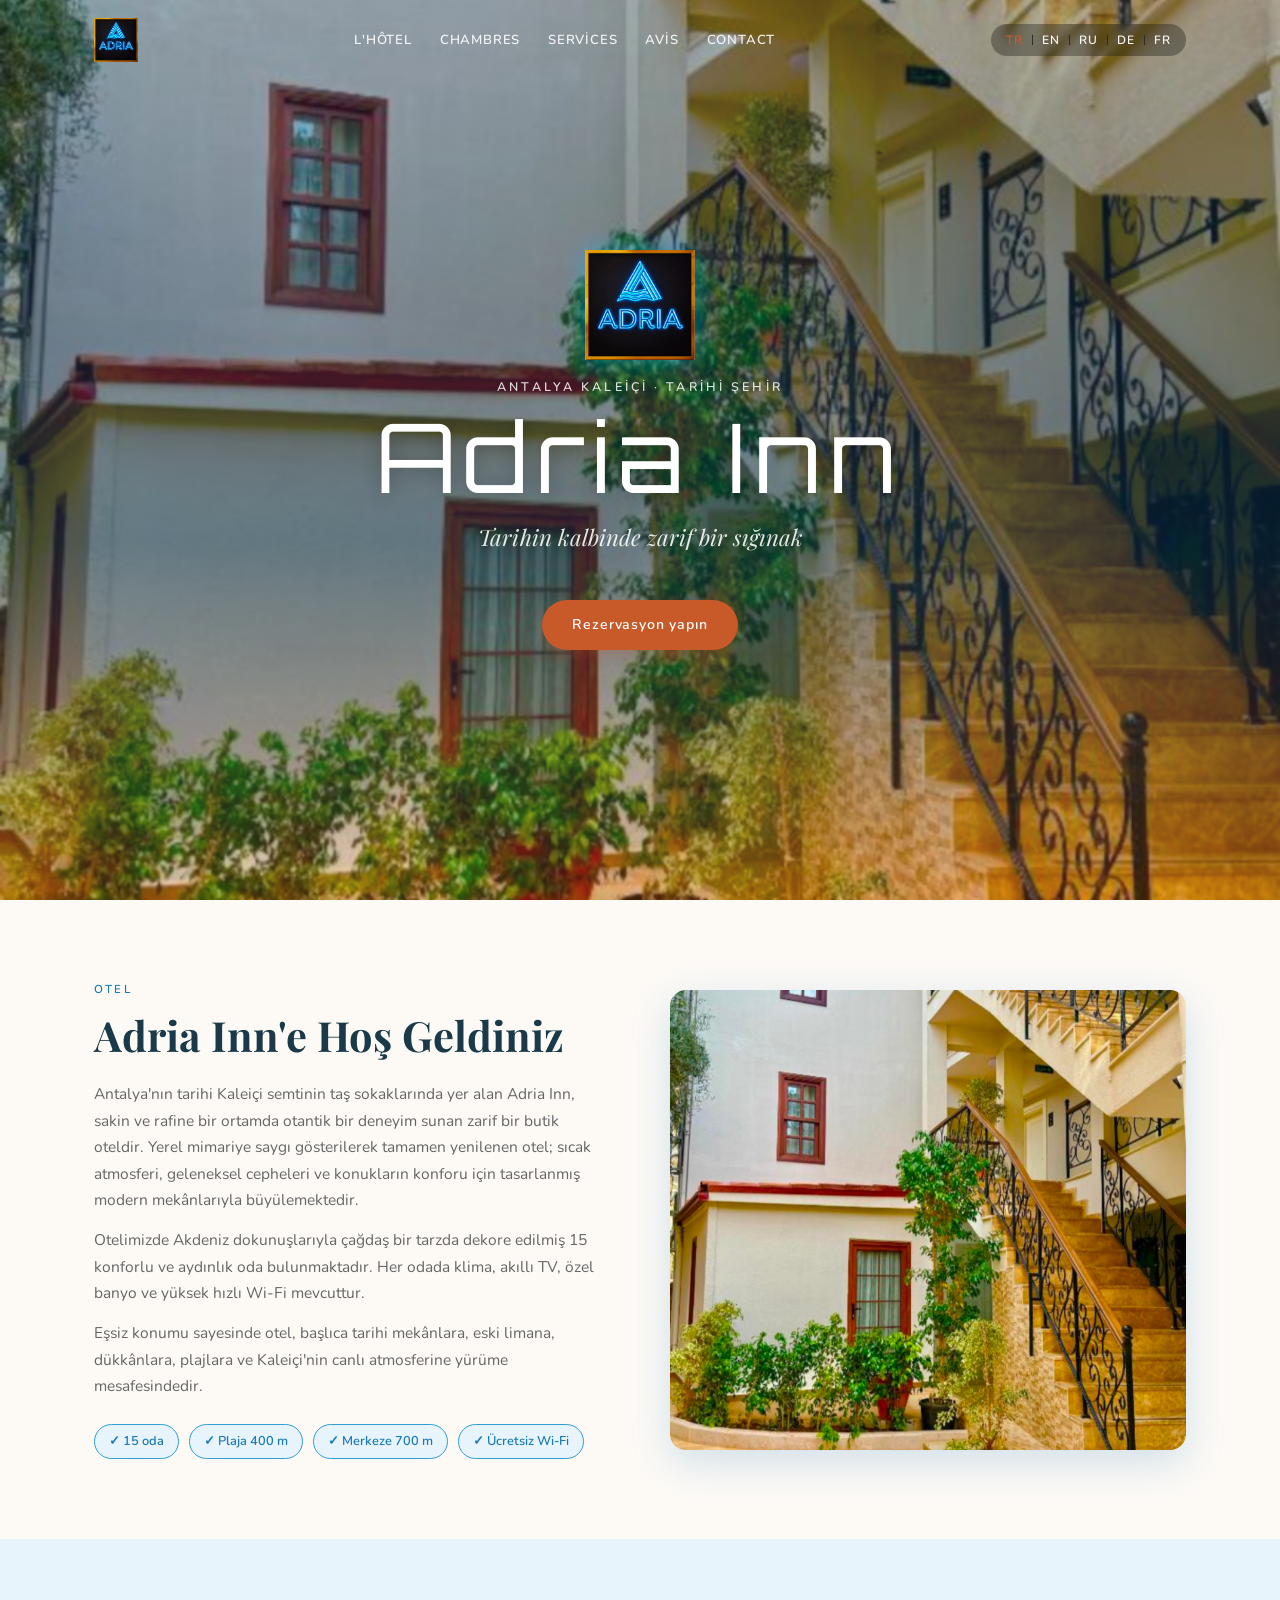
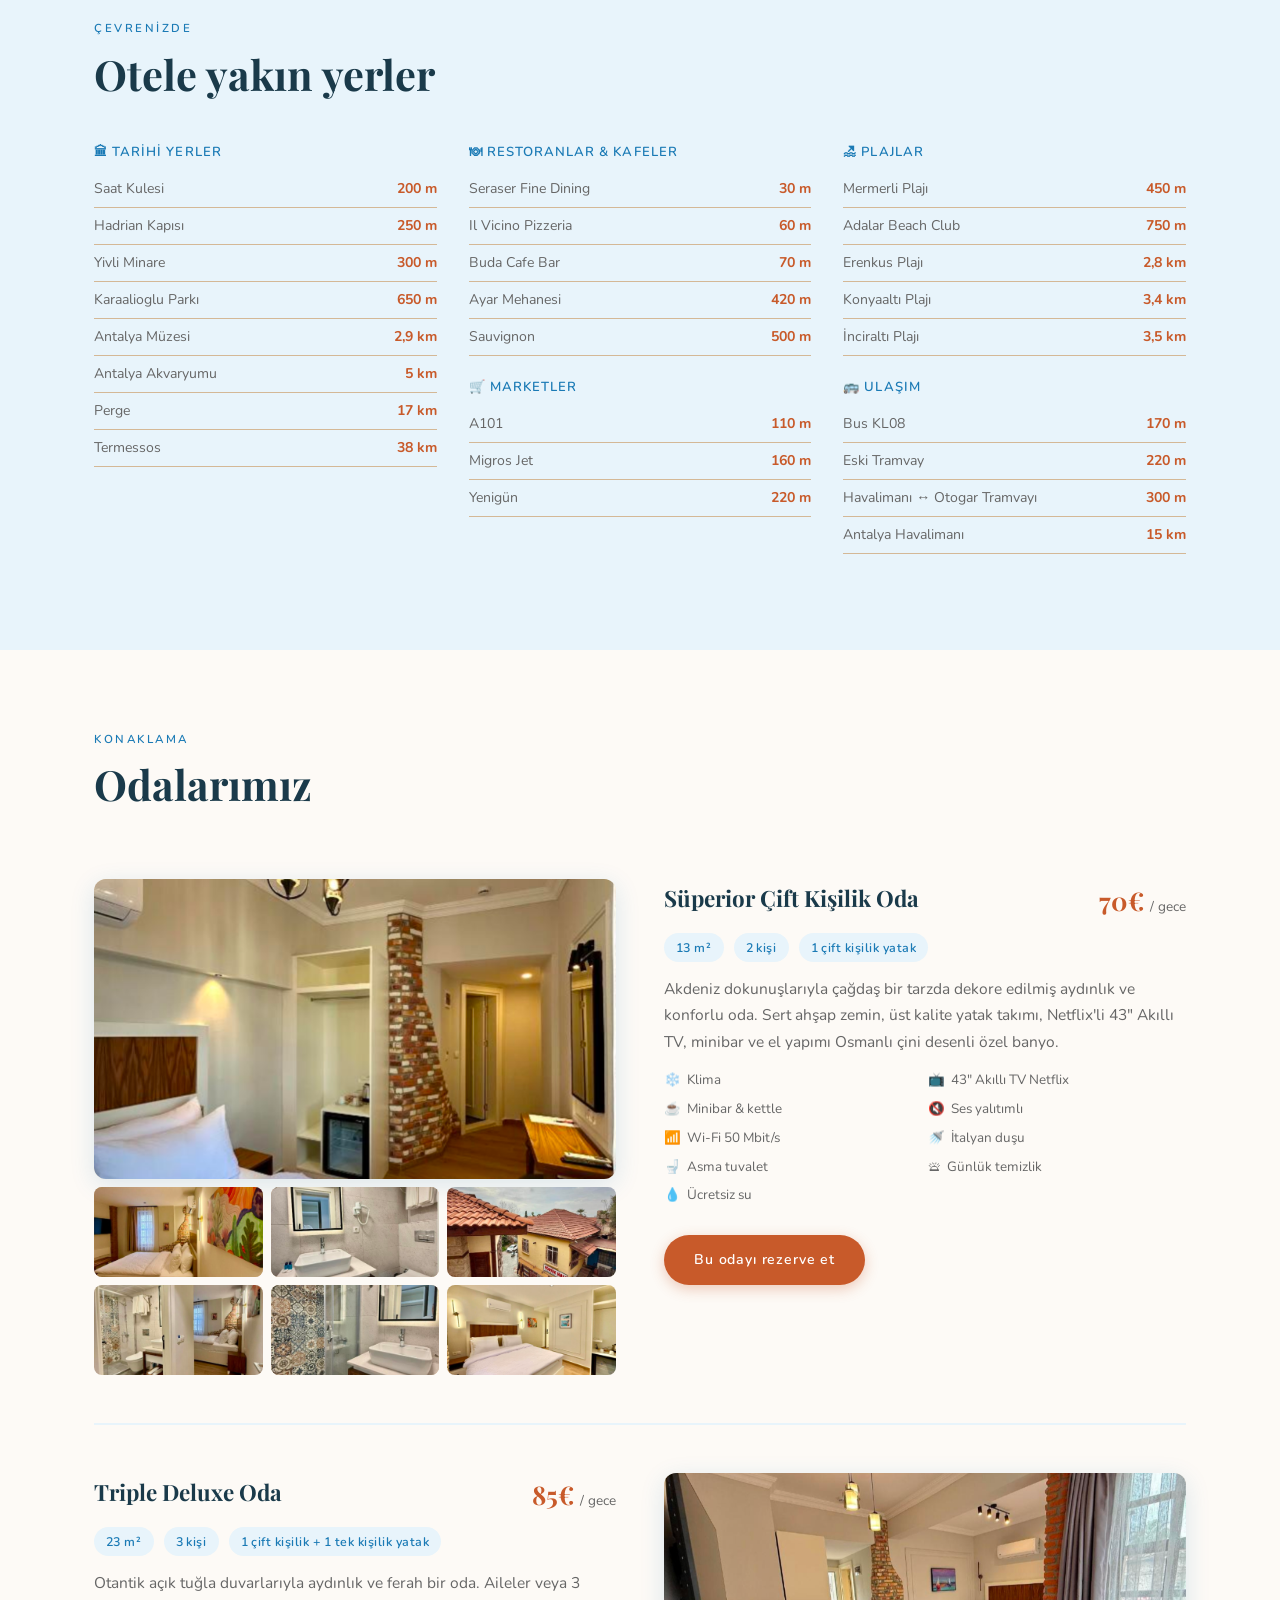
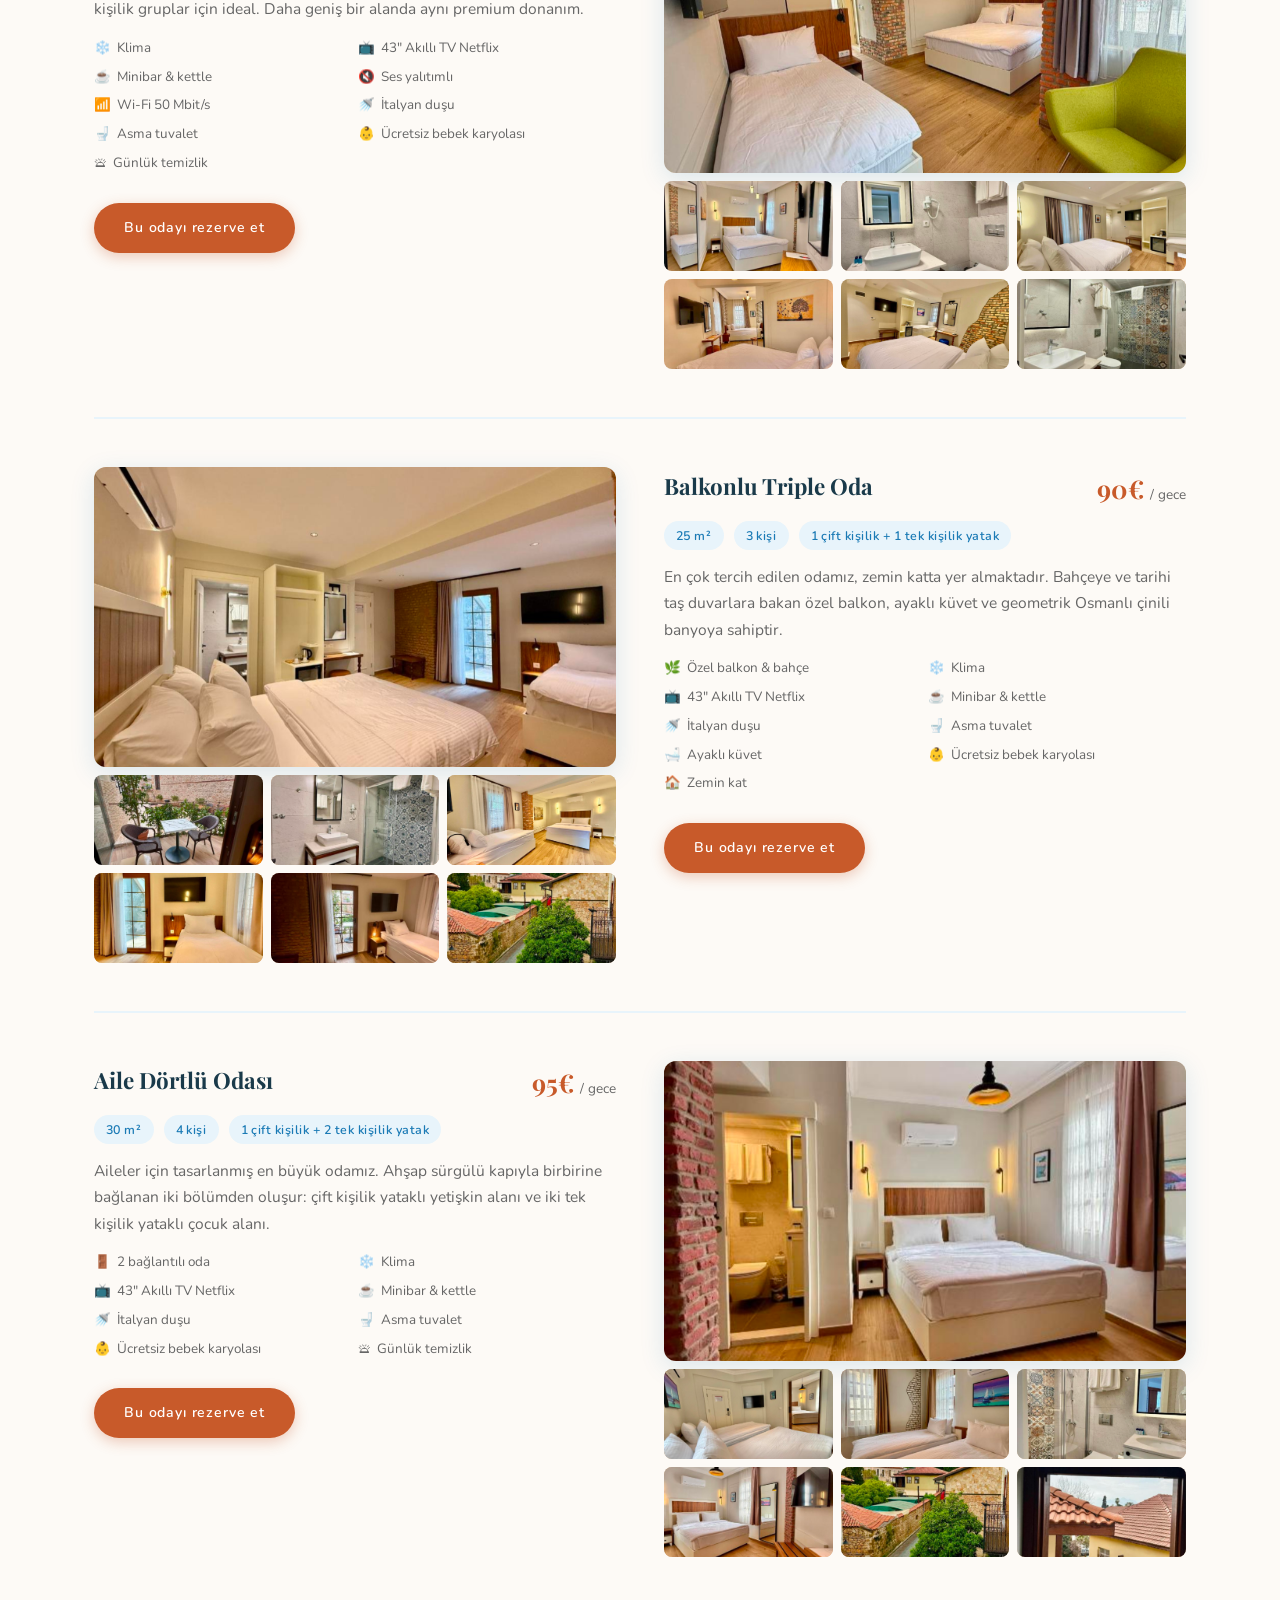
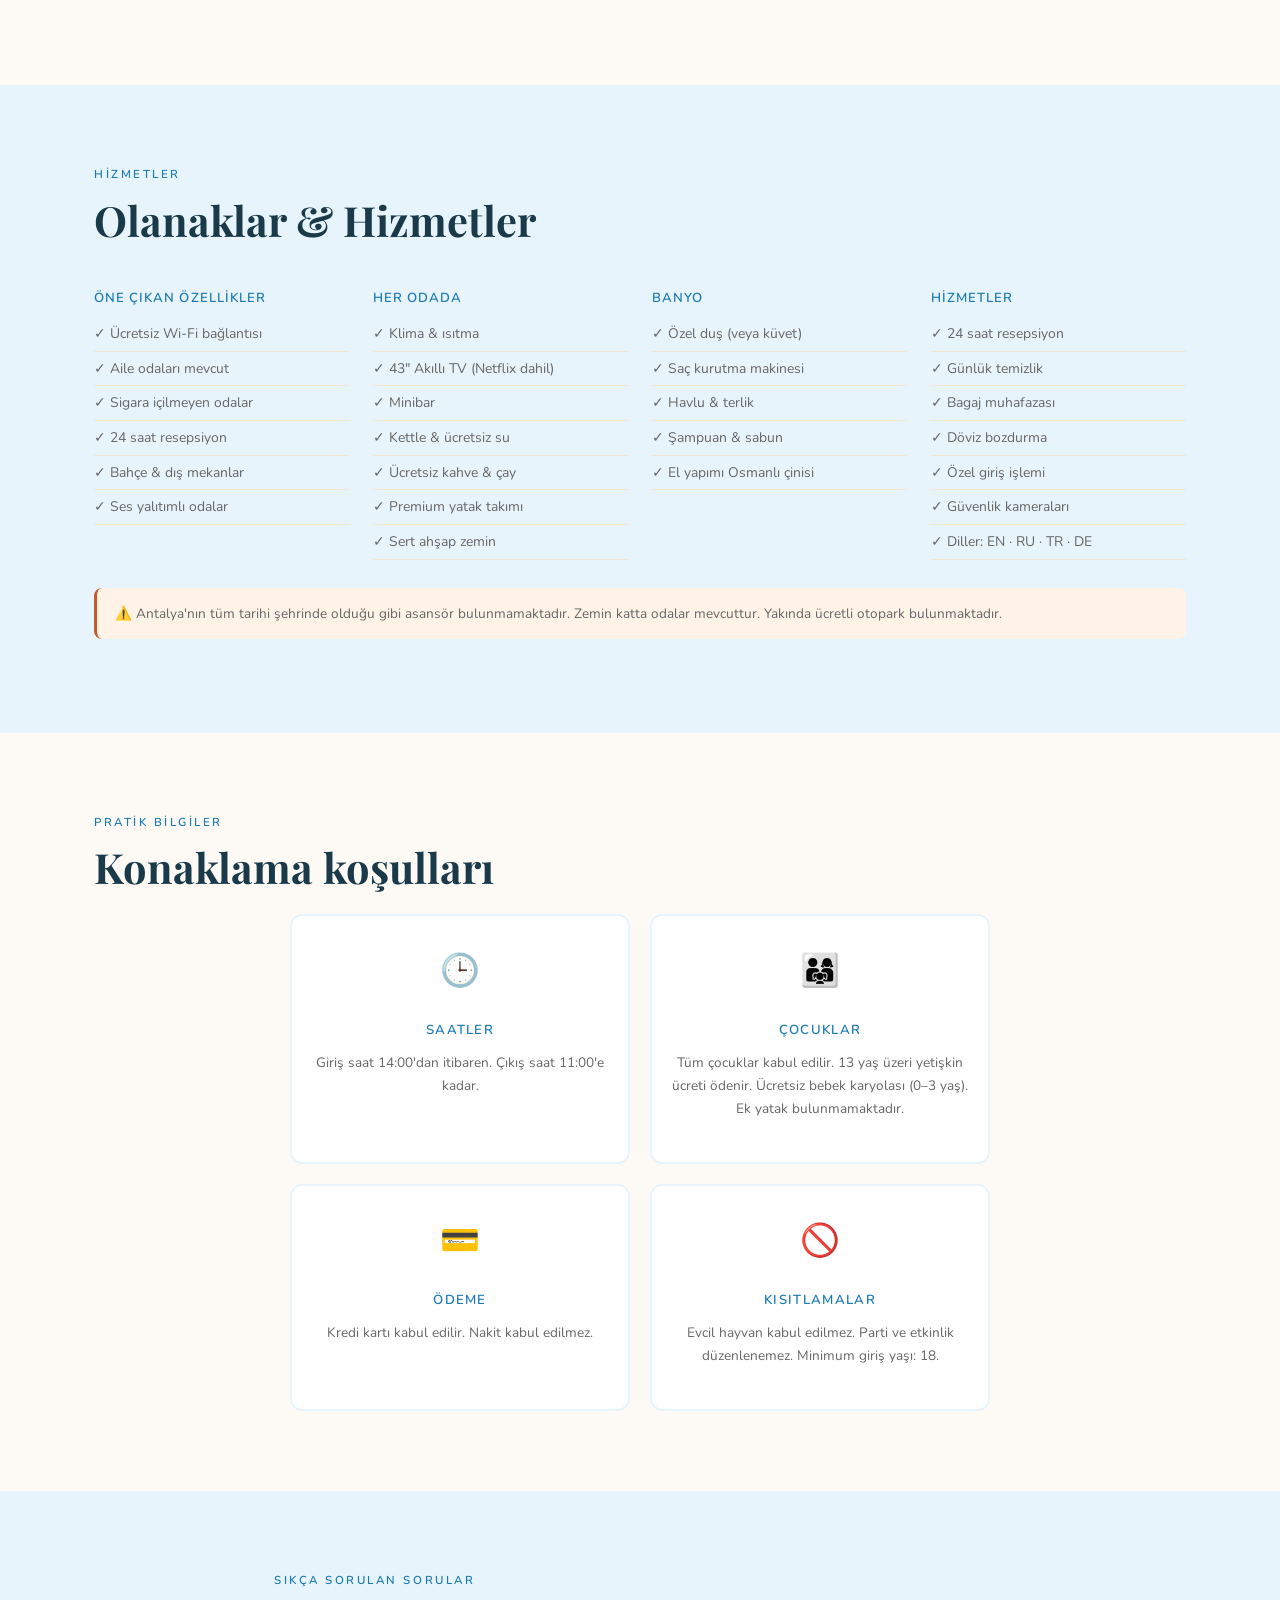
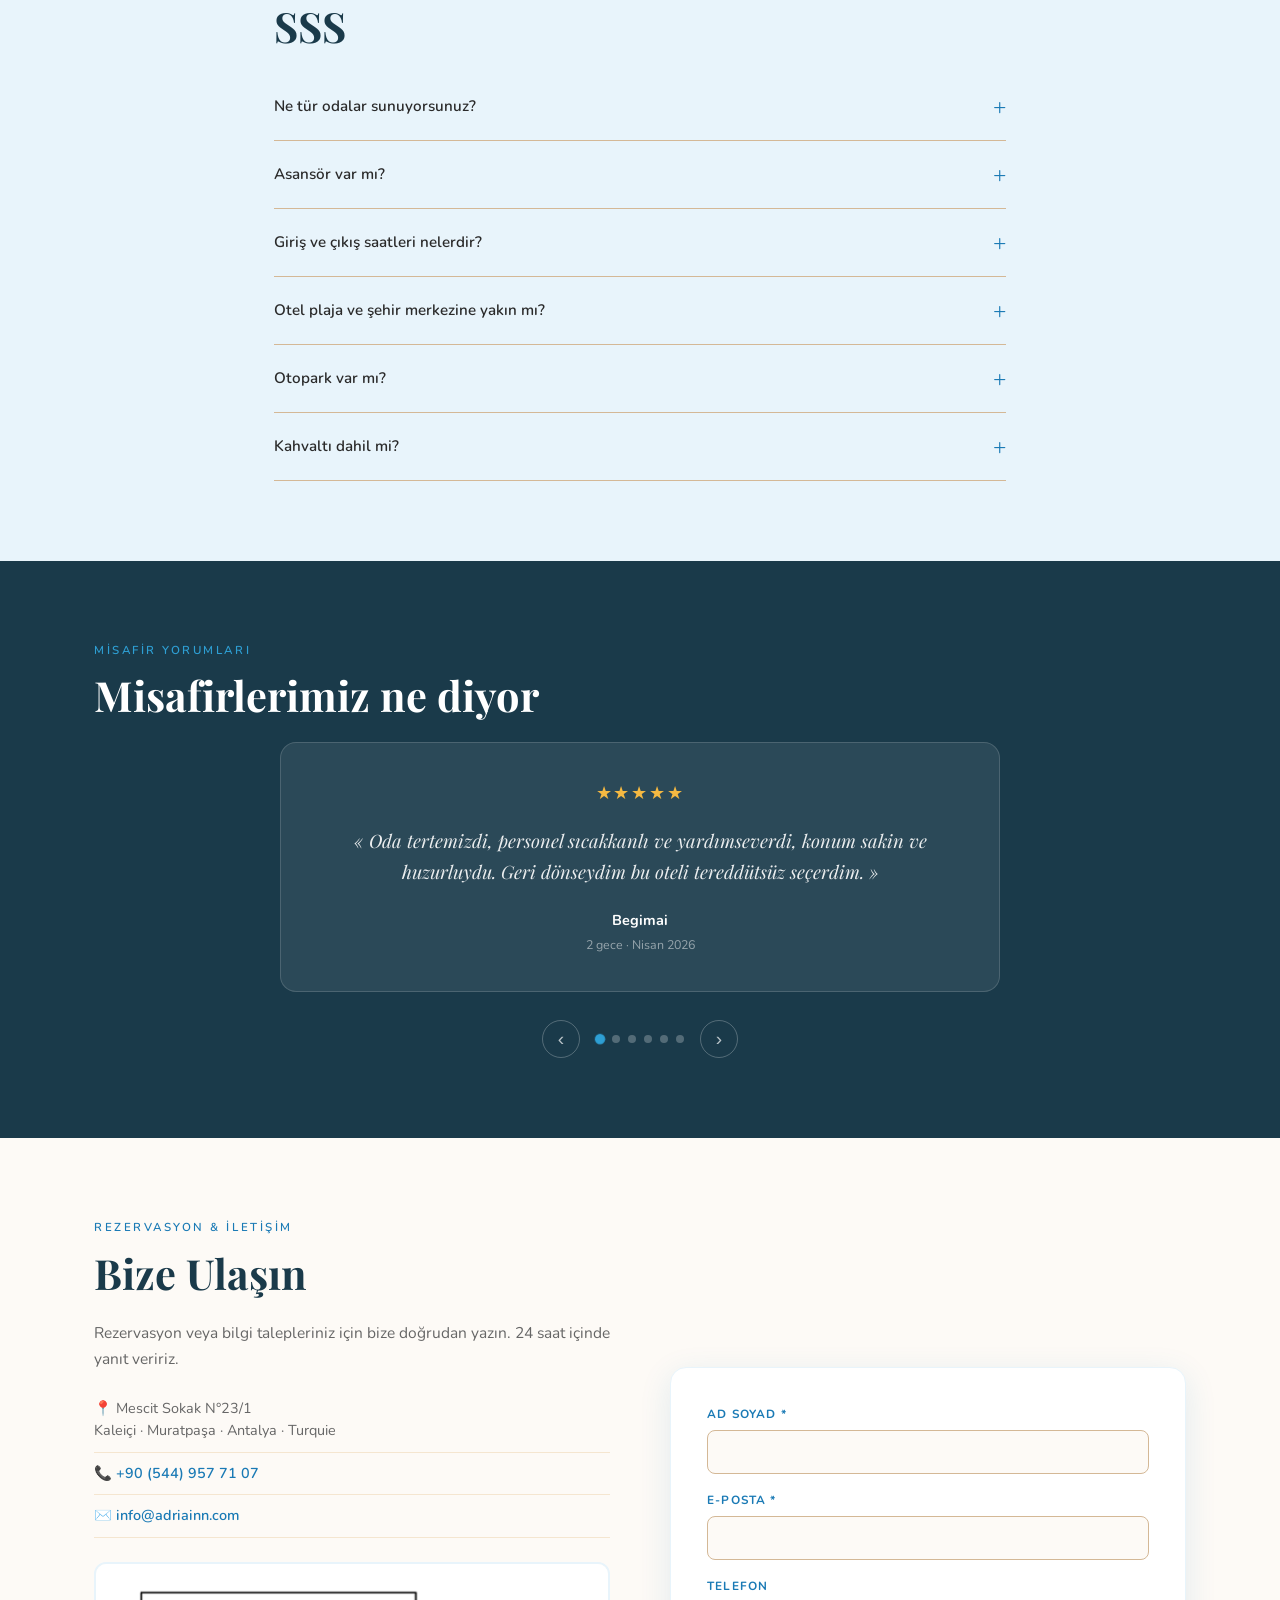
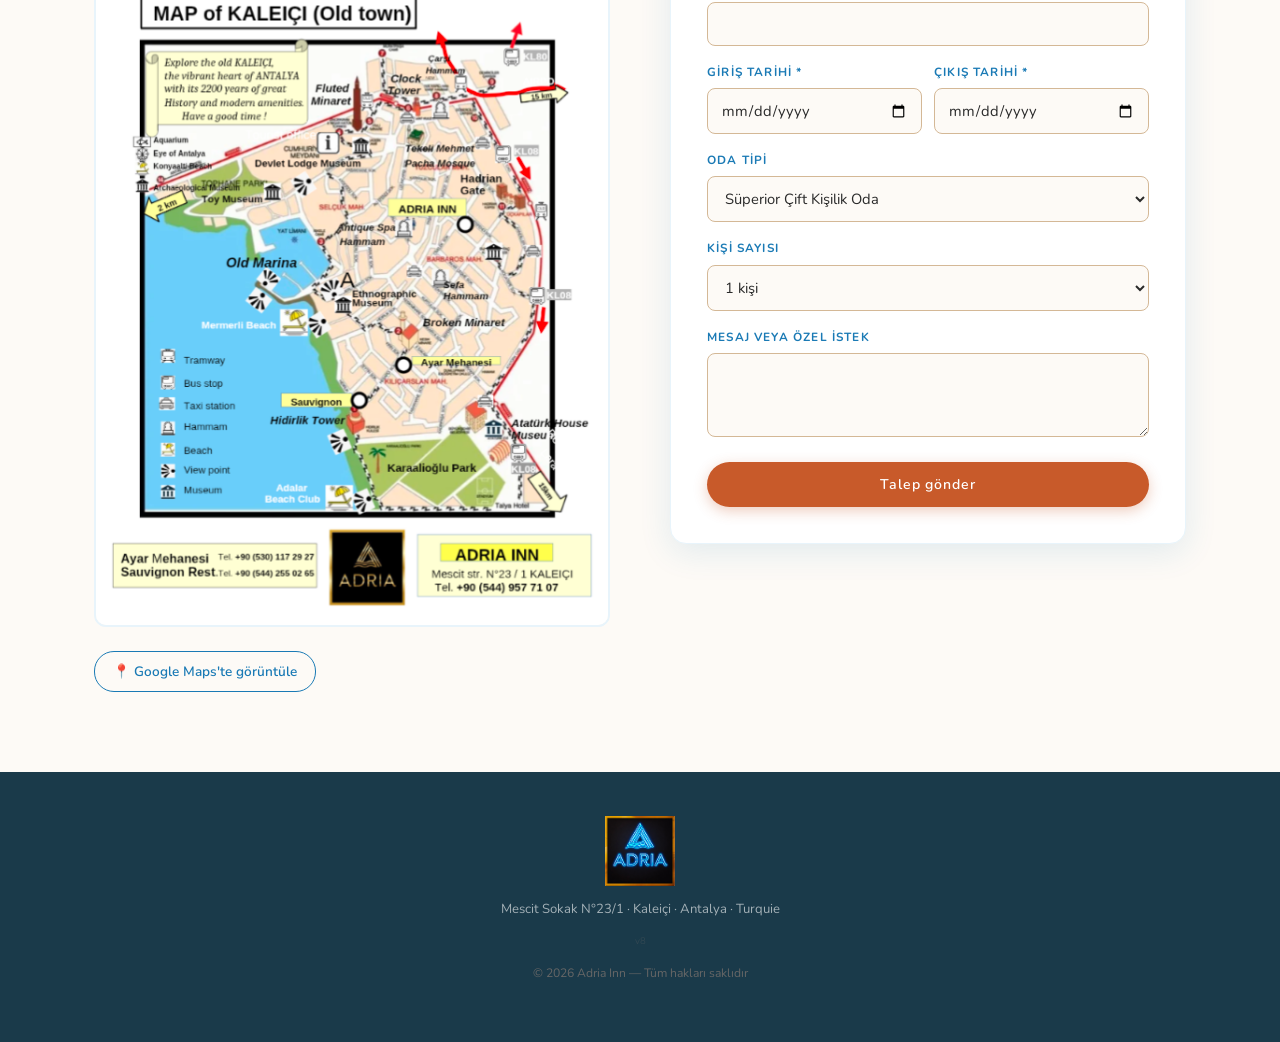
==== commit 25a7bf02: "Rename index-10.html to index.html" ====
--- a/index.html
+++ b/index.html
@@ -154,7 +154,6 @@
       <div class="room-block">
         <div class="room-photos">
           <div class="room-main">
-            <!-- ════ PHOTO PRINCIPALE : changer le nom du fichier ci-dessous ════ -->
             <img src="images/chambre/double/double-01.png" alt="Chambre Double Supérieure" />
           </div>
           <div class="room-thumbs">
@@ -169,7 +168,6 @@
         <div class="room-info">
           <div class="room-header">
             <h3 data-i18n="ch1_nom">Chambre Double Supérieure</h3>
-            <!-- ════ PRIX : changer le chiffre 70 ci-dessous ════ -->
             <div class="room-price">70€ <span data-i18n="par_nuit">/ nuit</span></div>
           </div>
           <div class="room-specs">
@@ -197,7 +195,6 @@
       <div class="room-block reverse">
         <div class="room-photos">
           <div class="room-main">
-            <!-- ════ PHOTO PRINCIPALE : changer le nom du fichier ci-dessous ════ -->
             <img src="images/chambre/triple/triple-deluxe-02.png" alt="Chambre Triple Deluxe" />
           </div>
           <div class="room-thumbs">
@@ -212,7 +209,6 @@
         <div class="room-info">
           <div class="room-header">
             <h3 data-i18n="ch2_nom">Chambre Triple Deluxe</h3>
-            <!-- ════ PRIX : changer le chiffre 85 ci-dessous ════ -->
             <div class="room-price">85€ <span data-i18n="par_nuit">/ nuit</span></div>
           </div>
           <div class="room-specs">
@@ -240,7 +236,6 @@
       <div class="room-block">
         <div class="room-photos">
           <div class="room-main">
-            <!-- ════ PHOTO PRINCIPALE : changer le nom du fichier ci-dessous ════ -->
             <img src="images/chambre/balcon/balcon-01.png" alt="Chambre Triple avec Balcon" />
           </div>
           <div class="room-thumbs">
@@ -255,7 +250,6 @@
         <div class="room-info">
           <div class="room-header">
             <h3 data-i18n="ch3_nom">Chambre Triple avec Balcon</h3>
-            <!-- ════ PRIX : changer le chiffre 90 ci-dessous ════ -->
             <div class="room-price">90€ <span data-i18n="par_nuit">/ nuit</span></div>
           </div>
           <div class="room-specs">
@@ -283,7 +277,6 @@
       <div class="room-block reverse">
         <div class="room-photos">
           <div class="room-main">
-            <!-- ════ PHOTO PRINCIPALE : changer le nom du fichier ci-dessous ════ -->
             <img src="images/chambre/familiale/familiale-01.png" alt="Chambre Quadruple Familiale" />
           </div>
           <div class="room-thumbs">
@@ -298,7 +291,6 @@
         <div class="room-info">
           <div class="room-header">
             <h3 data-i18n="ch4_nom">Chambre Quadruple Familiale</h3>
-            <!-- ════ PRIX : changer le chiffre 95 ci-dessous ════ -->
             <div class="room-price">95€ <span data-i18n="par_nuit">/ nuit</span></div>
           </div>
           <div class="room-specs">
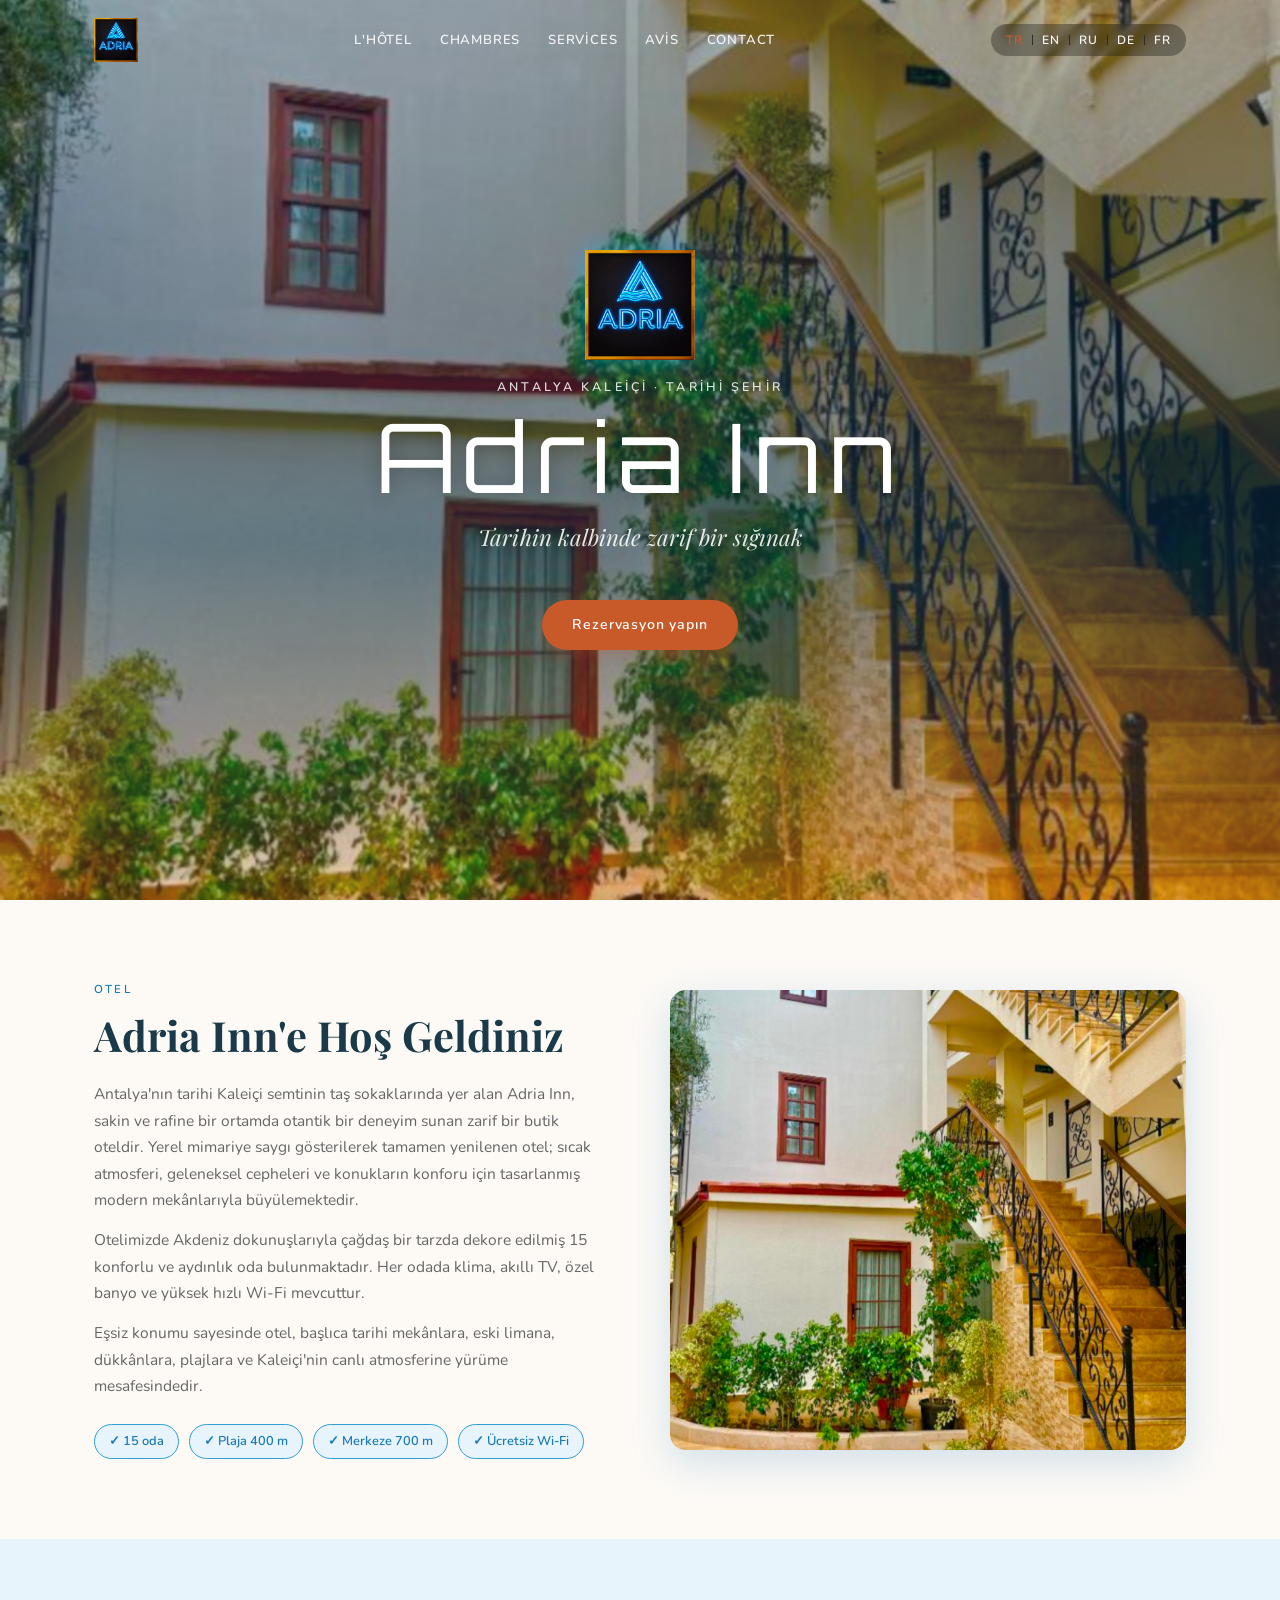
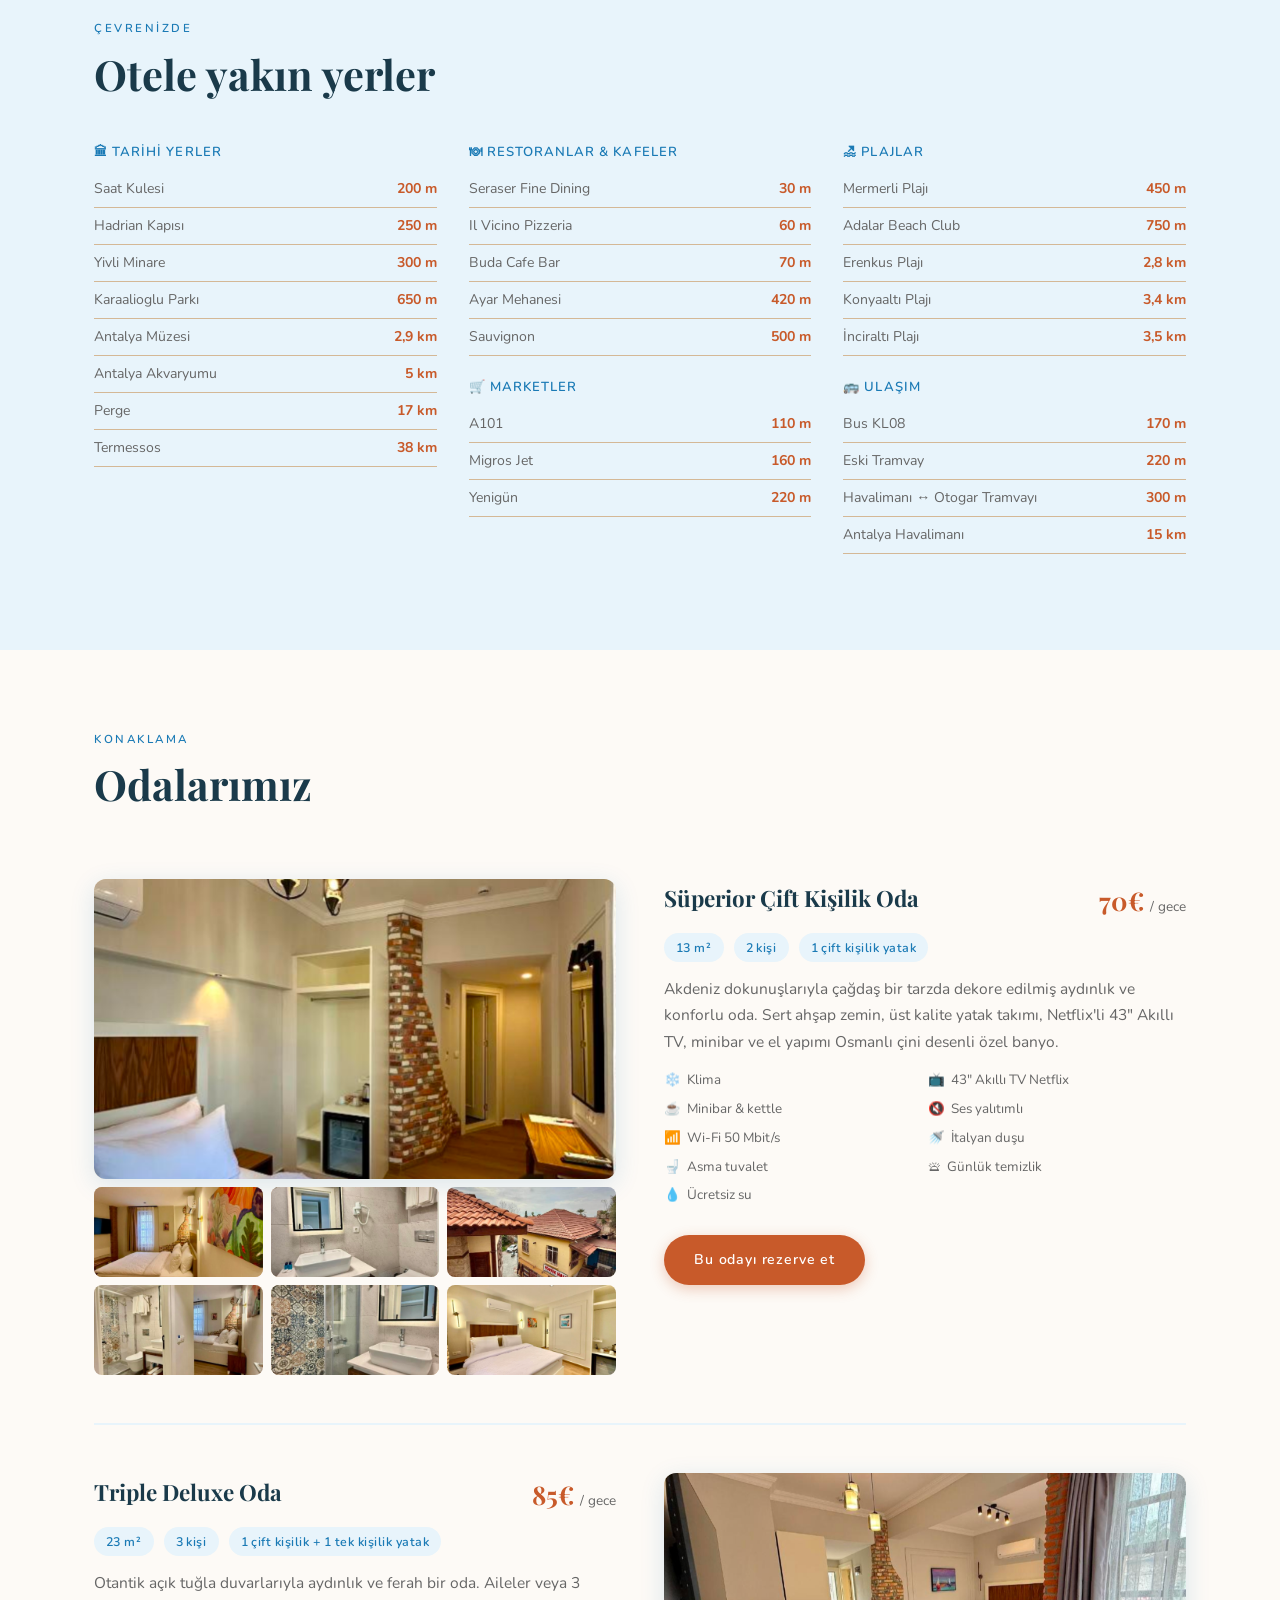
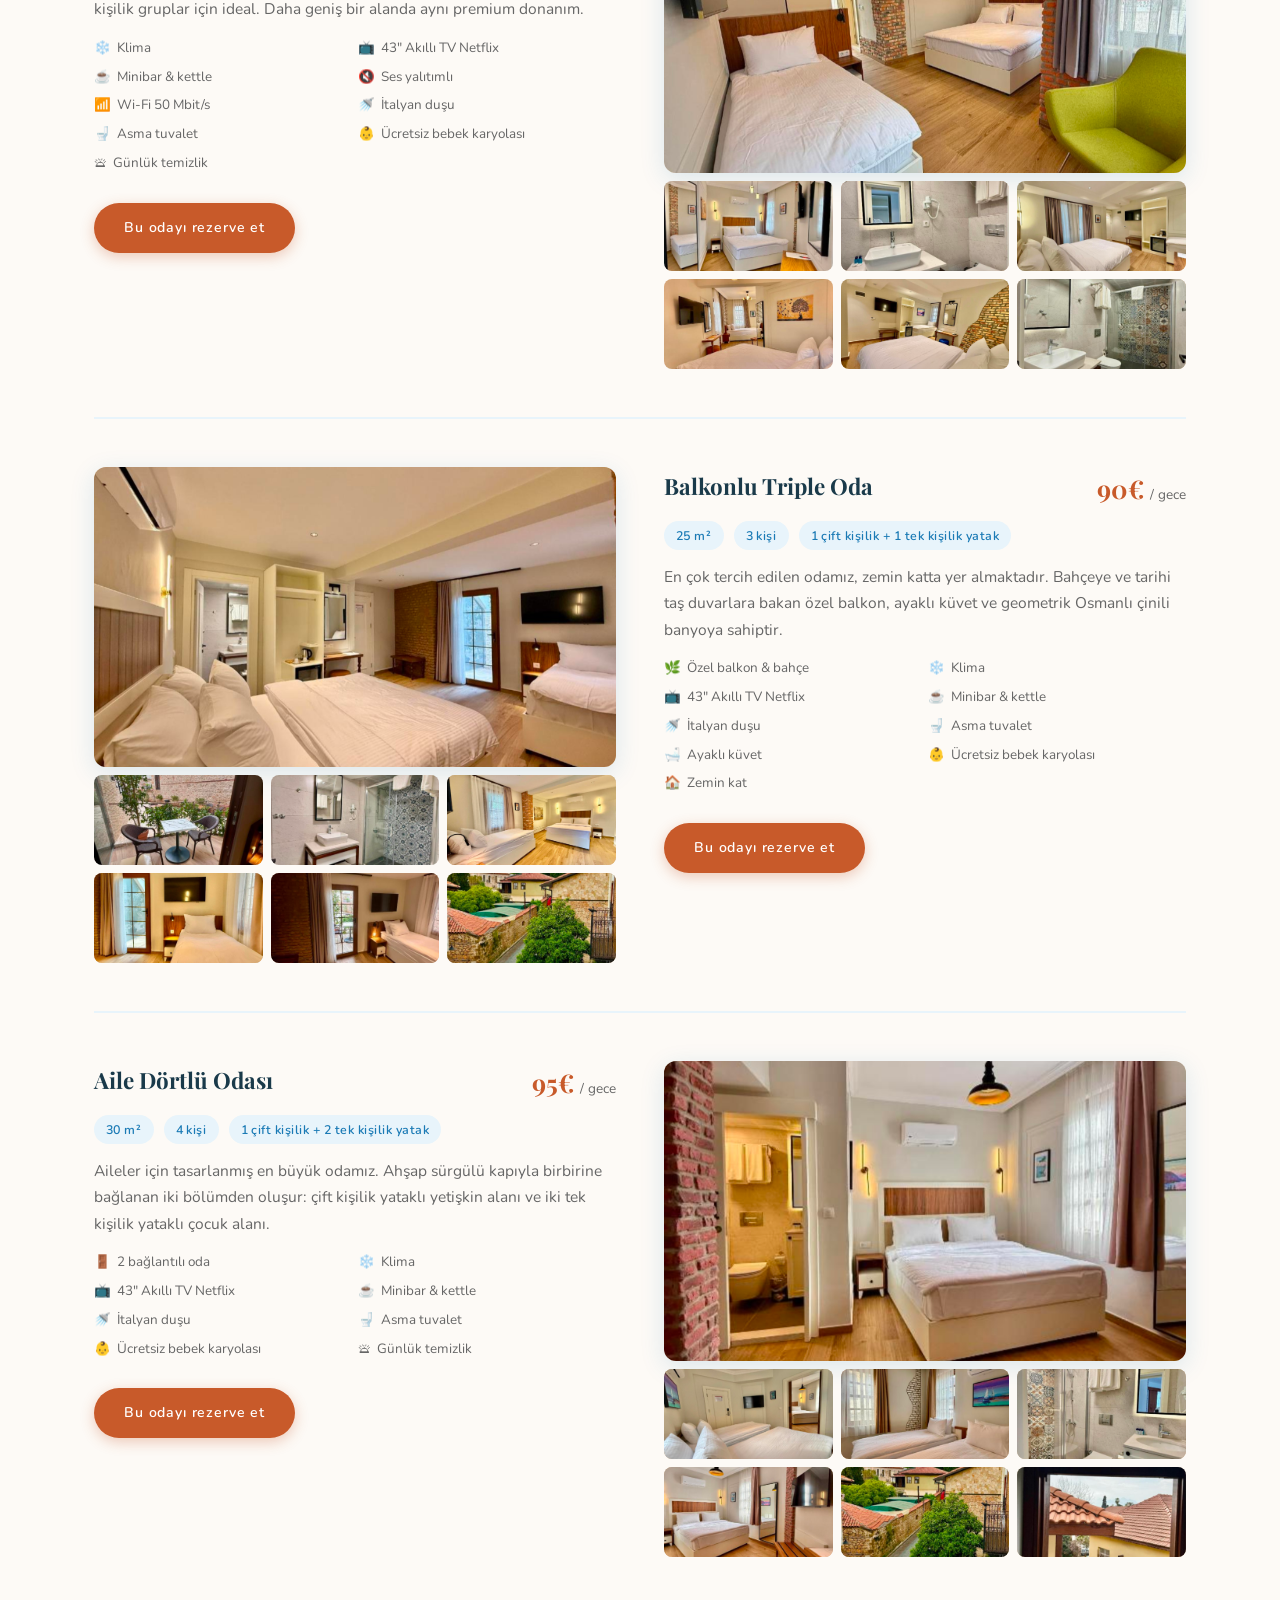
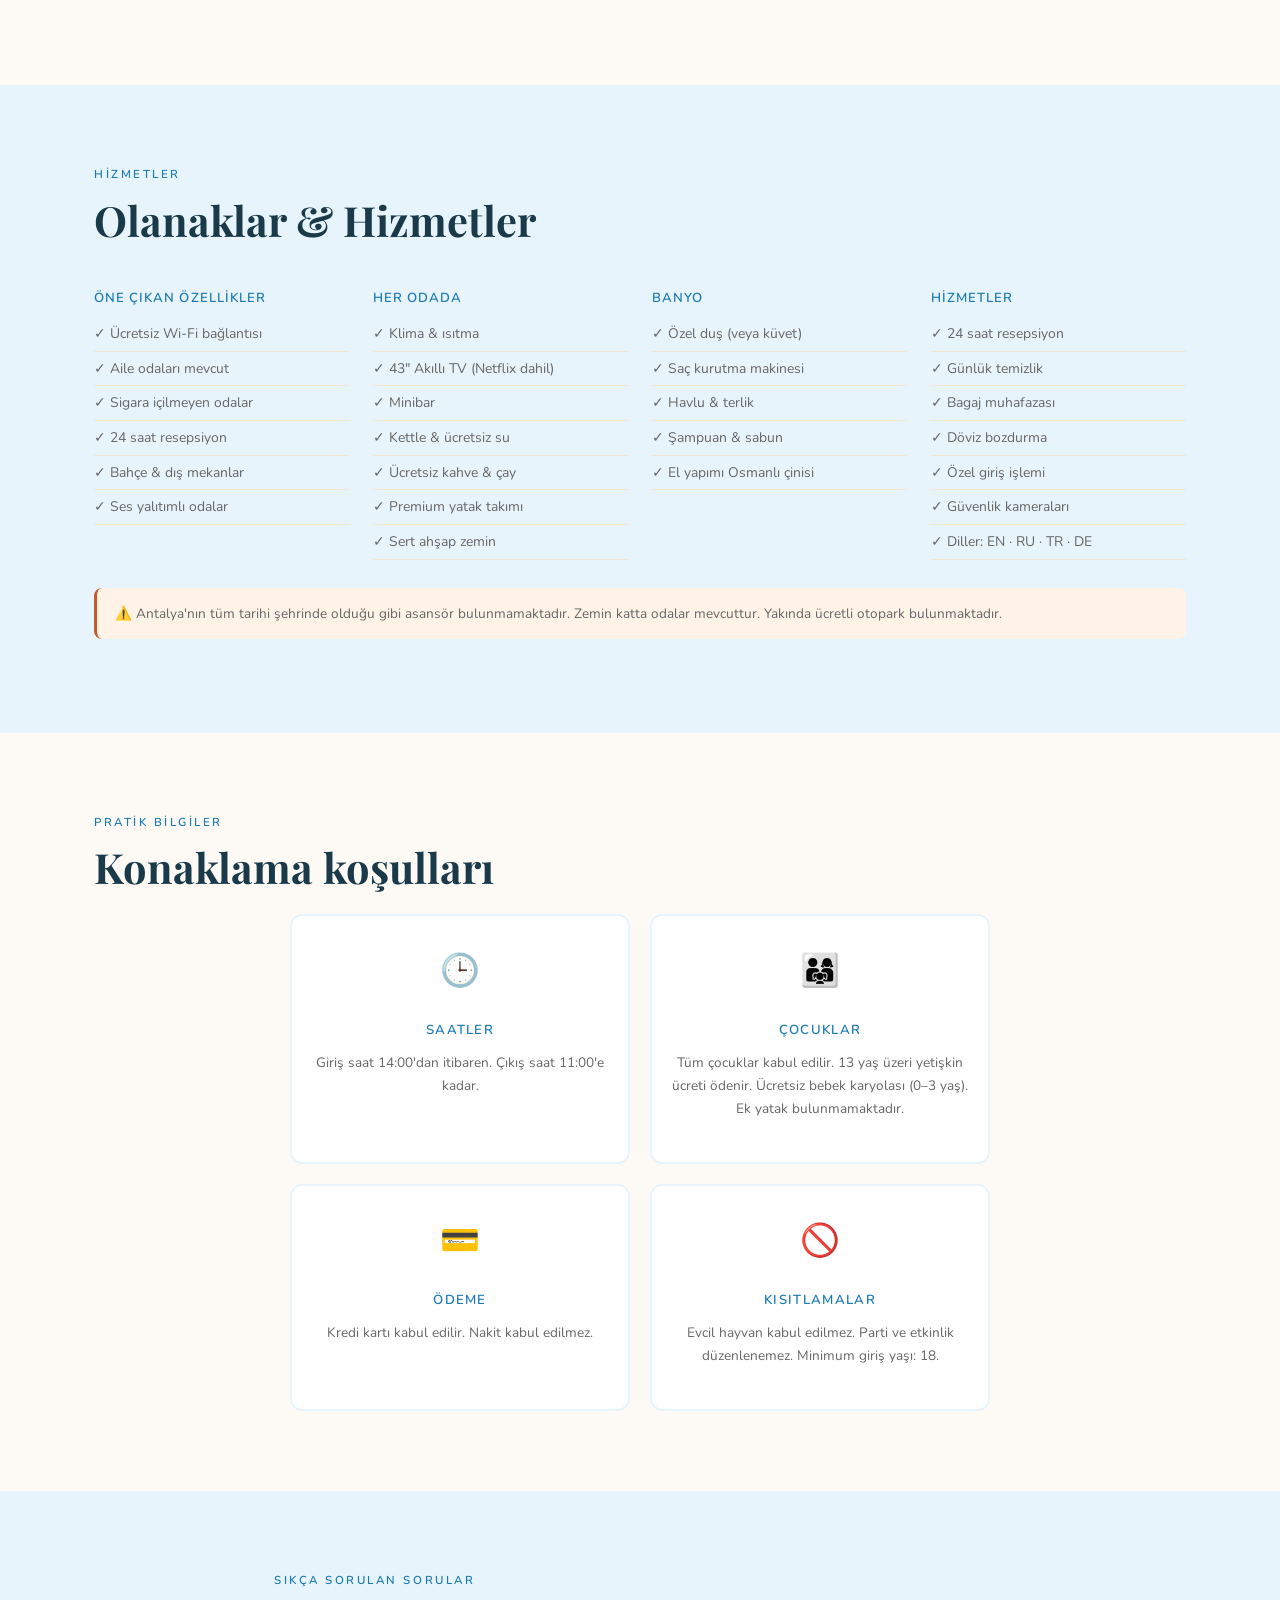
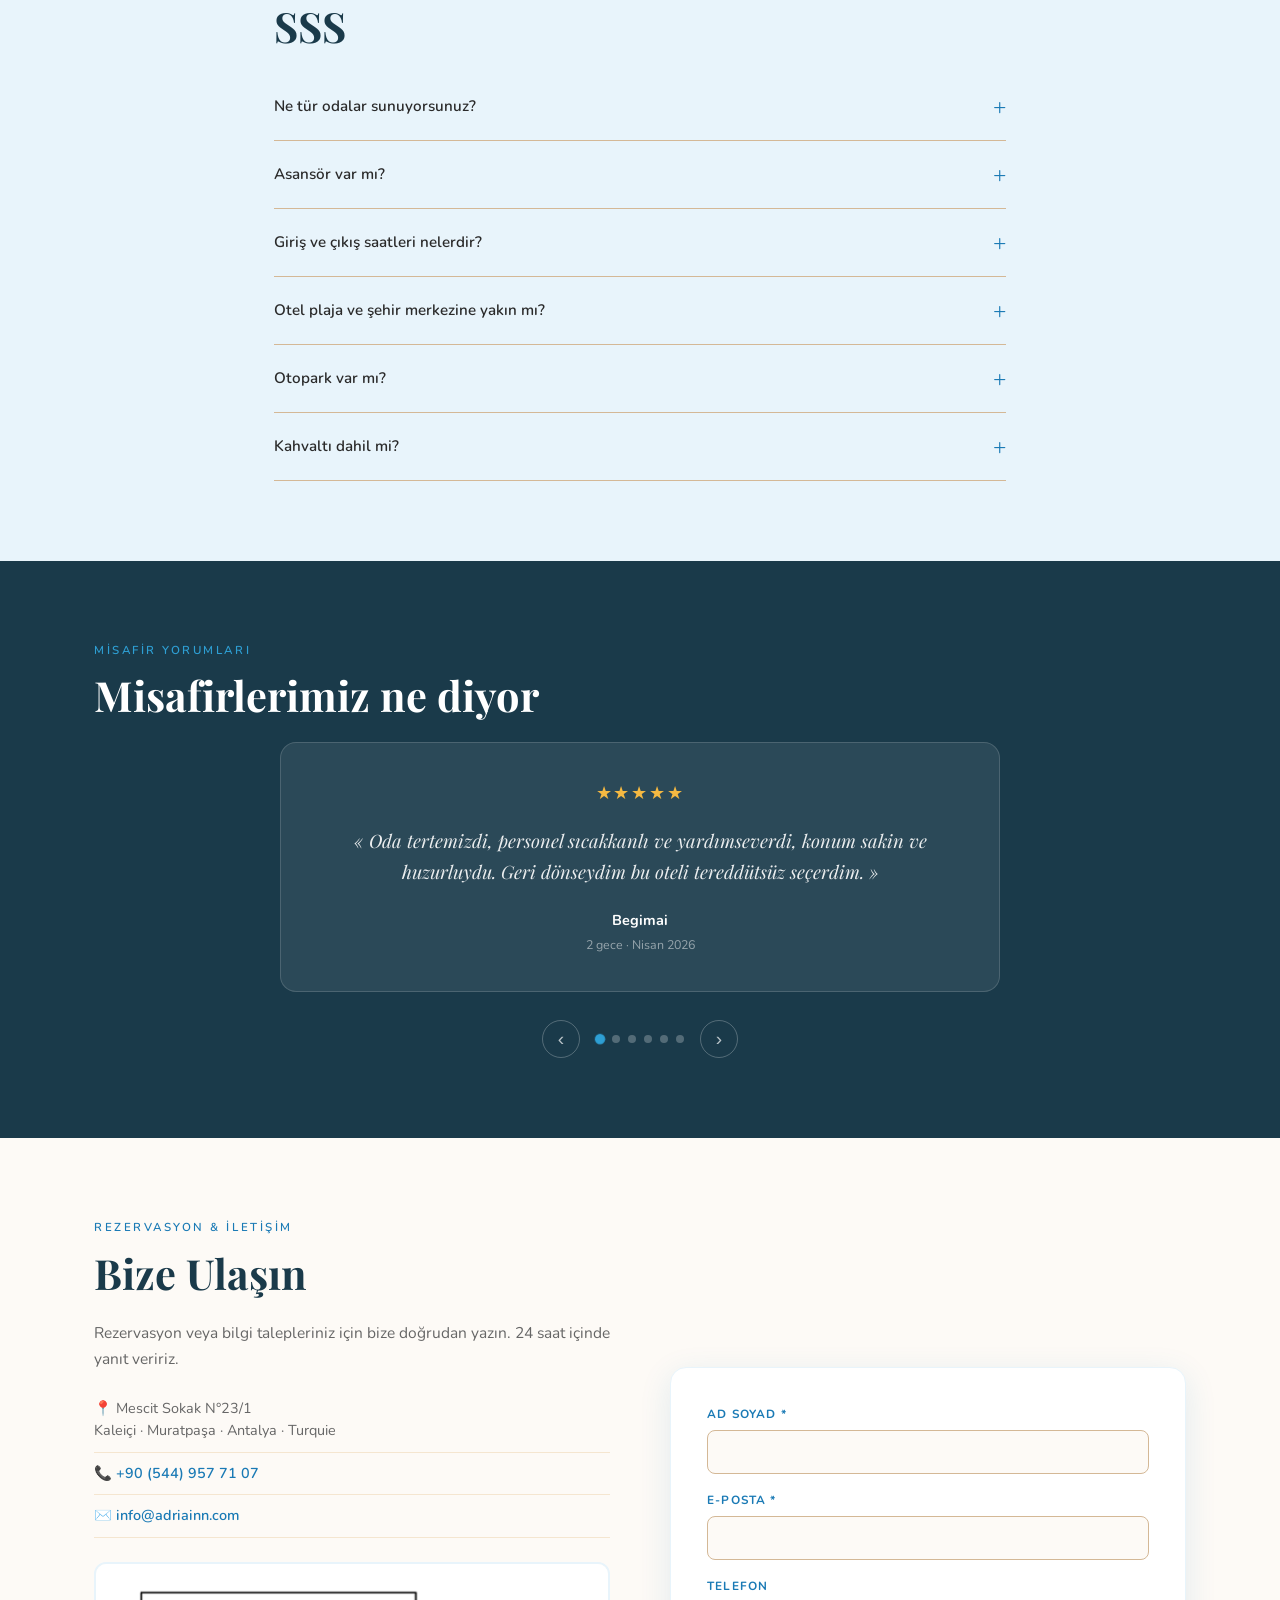
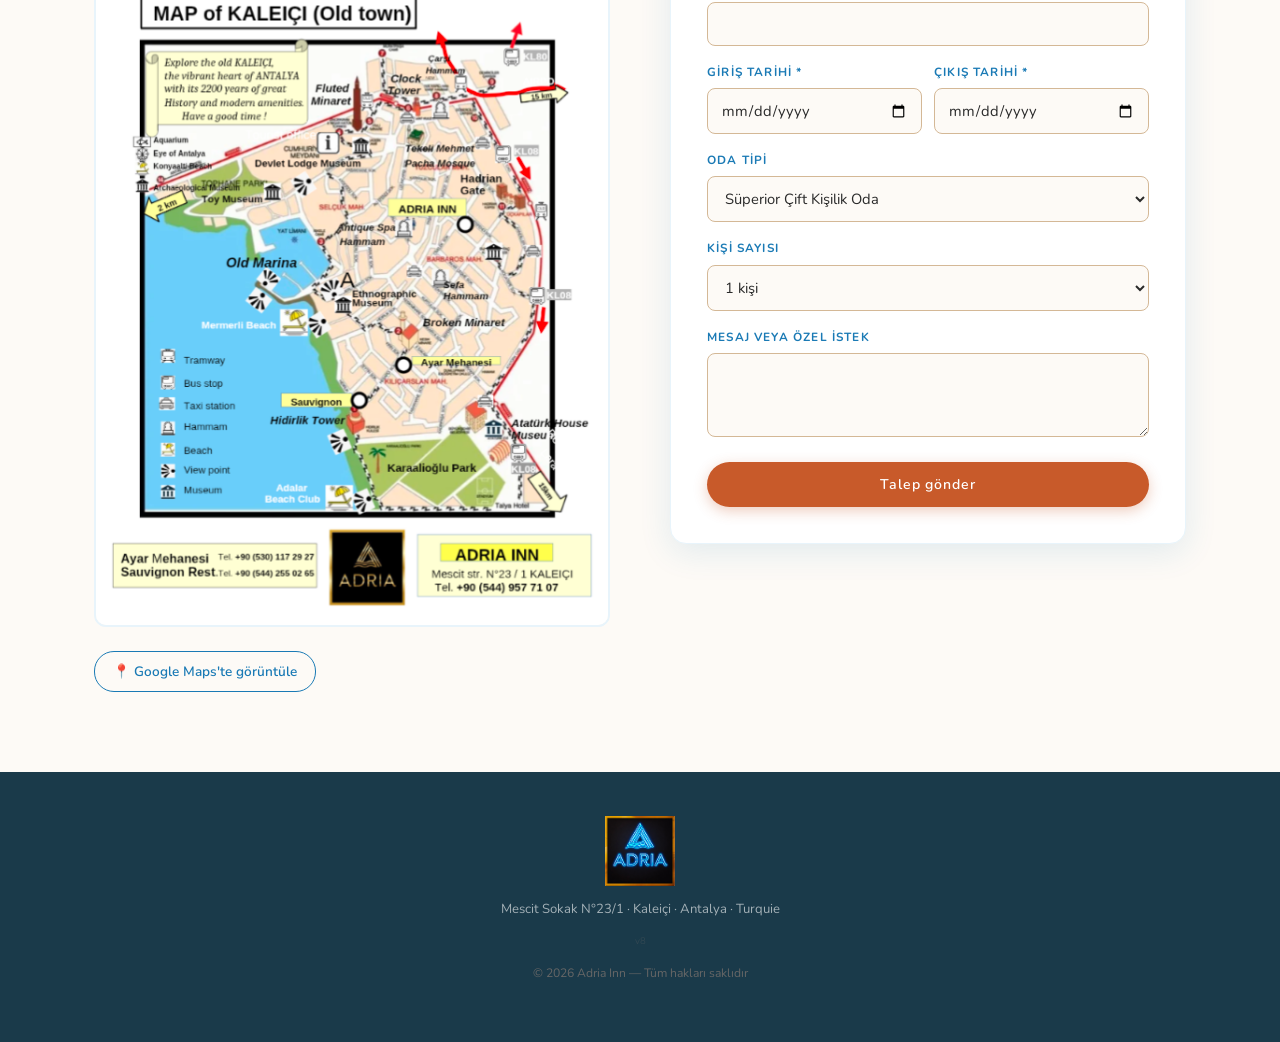
==== commit ef80356c: "Rename index-19.html to index.html" ====
--- a/index.html
+++ b/index.html
@@ -154,6 +154,7 @@
       <div class="room-block">
         <div class="room-photos">
           <div class="room-main">
+            <!-- ════ PHOTO PRINCIPALE : changer le nom du fichier ci-dessous ════ -->
             <img src="images/chambre/double/double-01.png" alt="Chambre Double Supérieure" />
           </div>
           <div class="room-thumbs">
@@ -168,6 +169,7 @@
         <div class="room-info">
           <div class="room-header">
             <h3 data-i18n="ch1_nom">Chambre Double Supérieure</h3>
+            <!-- ════ PRIX : changer le chiffre 70 ci-dessous ════ -->
             <div class="room-price">70€ <span data-i18n="par_nuit">/ nuit</span></div>
           </div>
           <div class="room-specs">
@@ -195,6 +197,7 @@
       <div class="room-block reverse">
         <div class="room-photos">
           <div class="room-main">
+            <!-- ════ PHOTO PRINCIPALE : changer le nom du fichier ci-dessous ════ -->
             <img src="images/chambre/triple/triple-deluxe-02.png" alt="Chambre Triple Deluxe" />
           </div>
           <div class="room-thumbs">
@@ -209,6 +212,7 @@
         <div class="room-info">
           <div class="room-header">
             <h3 data-i18n="ch2_nom">Chambre Triple Deluxe</h3>
+            <!-- ════ PRIX : changer le chiffre 85 ci-dessous ════ -->
             <div class="room-price">85€ <span data-i18n="par_nuit">/ nuit</span></div>
           </div>
           <div class="room-specs">
@@ -236,6 +240,7 @@
       <div class="room-block">
         <div class="room-photos">
           <div class="room-main">
+            <!-- ════ PHOTO PRINCIPALE : changer le nom du fichier ci-dessous ════ -->
             <img src="images/chambre/balcon/balcon-01.png" alt="Chambre Triple avec Balcon" />
           </div>
           <div class="room-thumbs">
@@ -250,6 +255,7 @@
         <div class="room-info">
           <div class="room-header">
             <h3 data-i18n="ch3_nom">Chambre Triple avec Balcon</h3>
+            <!-- ════ PRIX : changer le chiffre 90 ci-dessous ════ -->
             <div class="room-price">90€ <span data-i18n="par_nuit">/ nuit</span></div>
           </div>
           <div class="room-specs">
@@ -277,6 +283,7 @@
       <div class="room-block reverse">
         <div class="room-photos">
           <div class="room-main">
+            <!-- ════ PHOTO PRINCIPALE : changer le nom du fichier ci-dessous ════ -->
             <img src="images/chambre/familiale/familiale-01.png" alt="Chambre Quadruple Familiale" />
           </div>
           <div class="room-thumbs">
@@ -291,6 +298,7 @@
         <div class="room-info">
           <div class="room-header">
             <h3 data-i18n="ch4_nom">Chambre Quadruple Familiale</h3>
+            <!-- ════ PRIX : changer le chiffre 95 ci-dessous ════ -->
             <div class="room-price">95€ <span data-i18n="par_nuit">/ nuit</span></div>
           </div>
           <div class="room-specs">
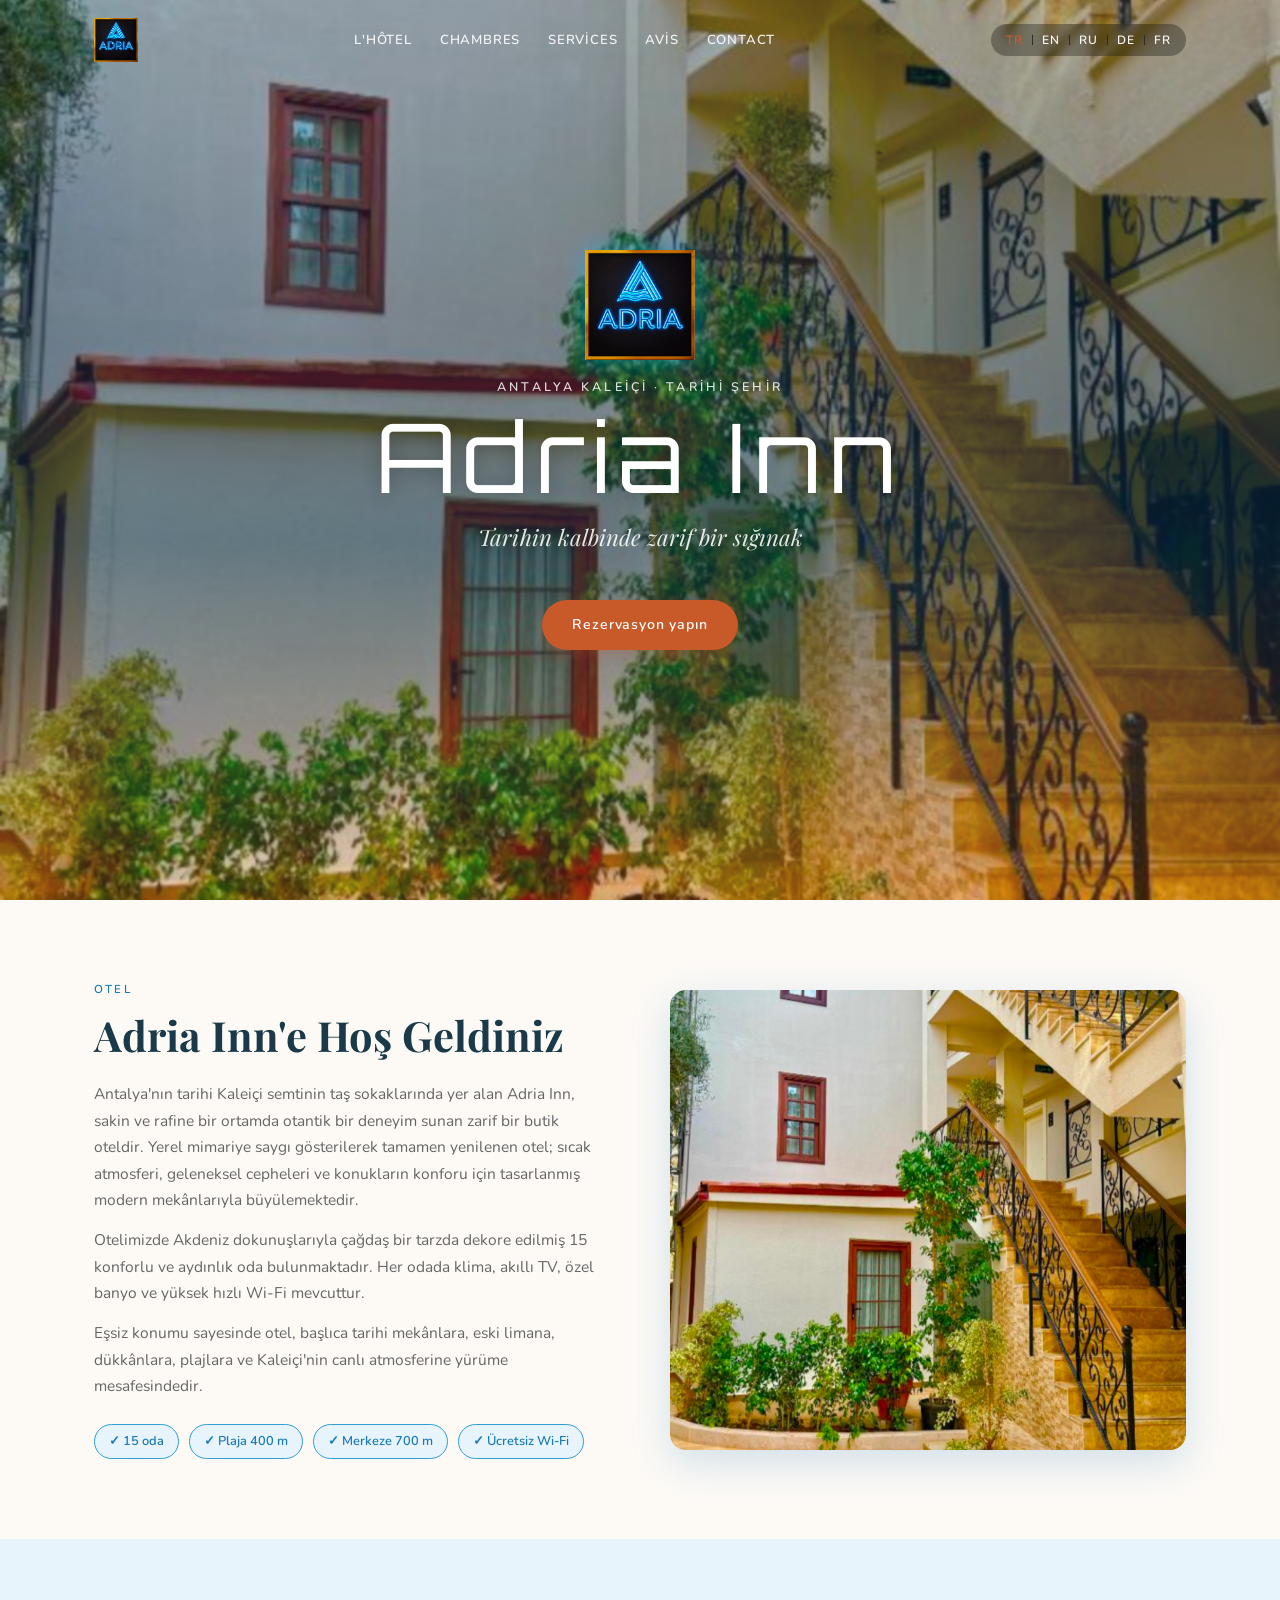
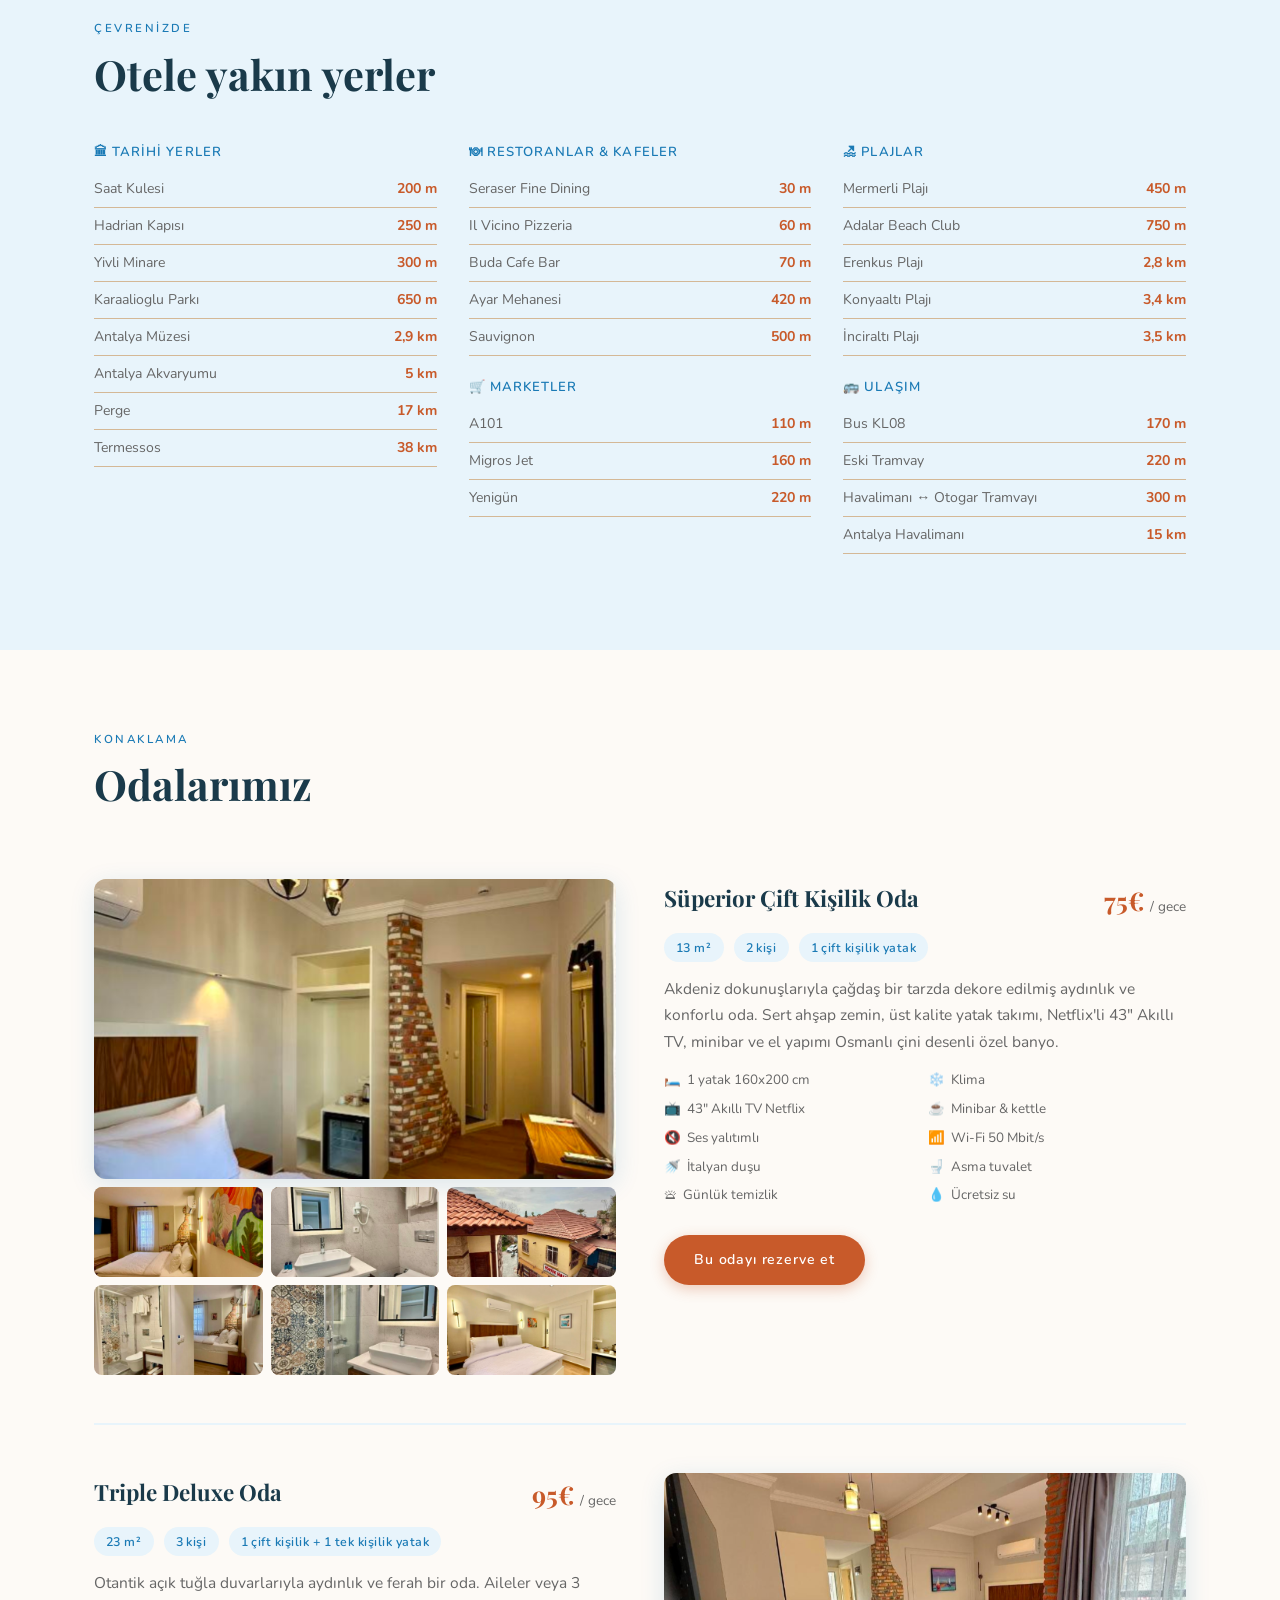
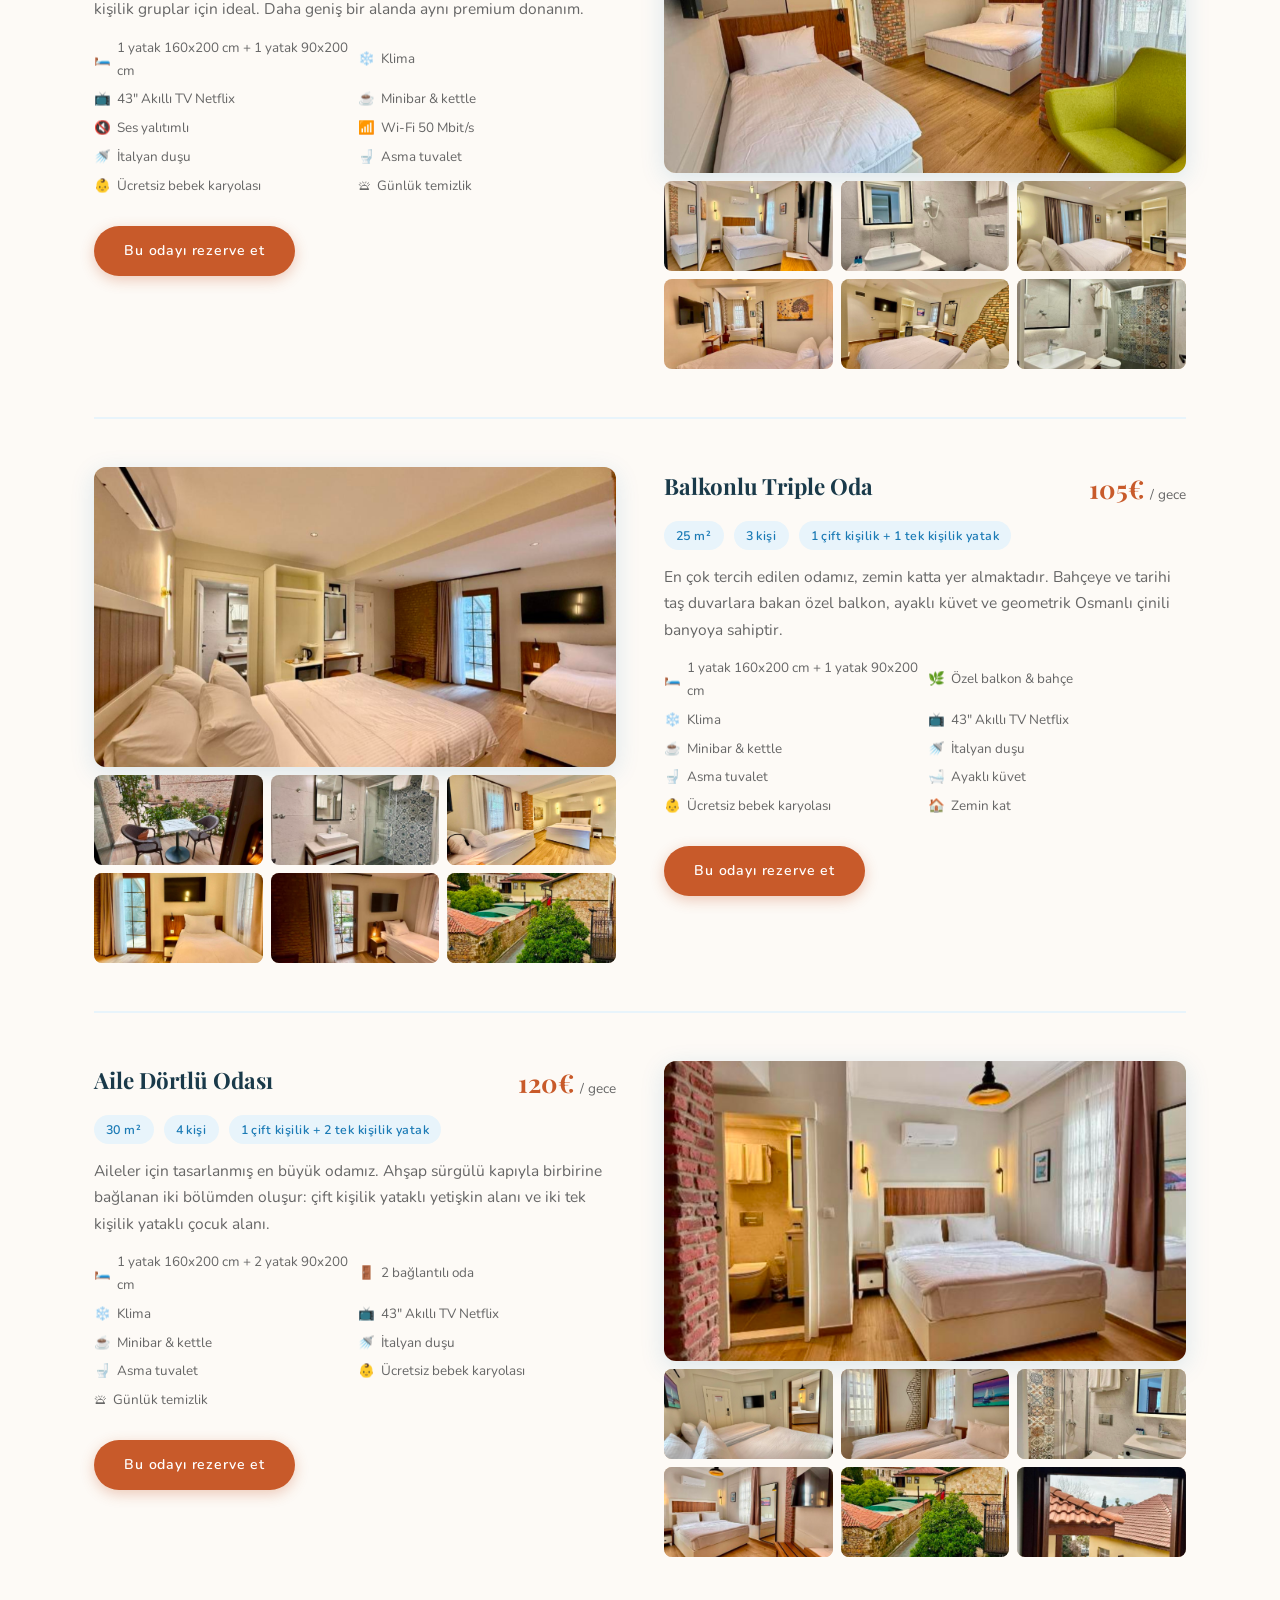
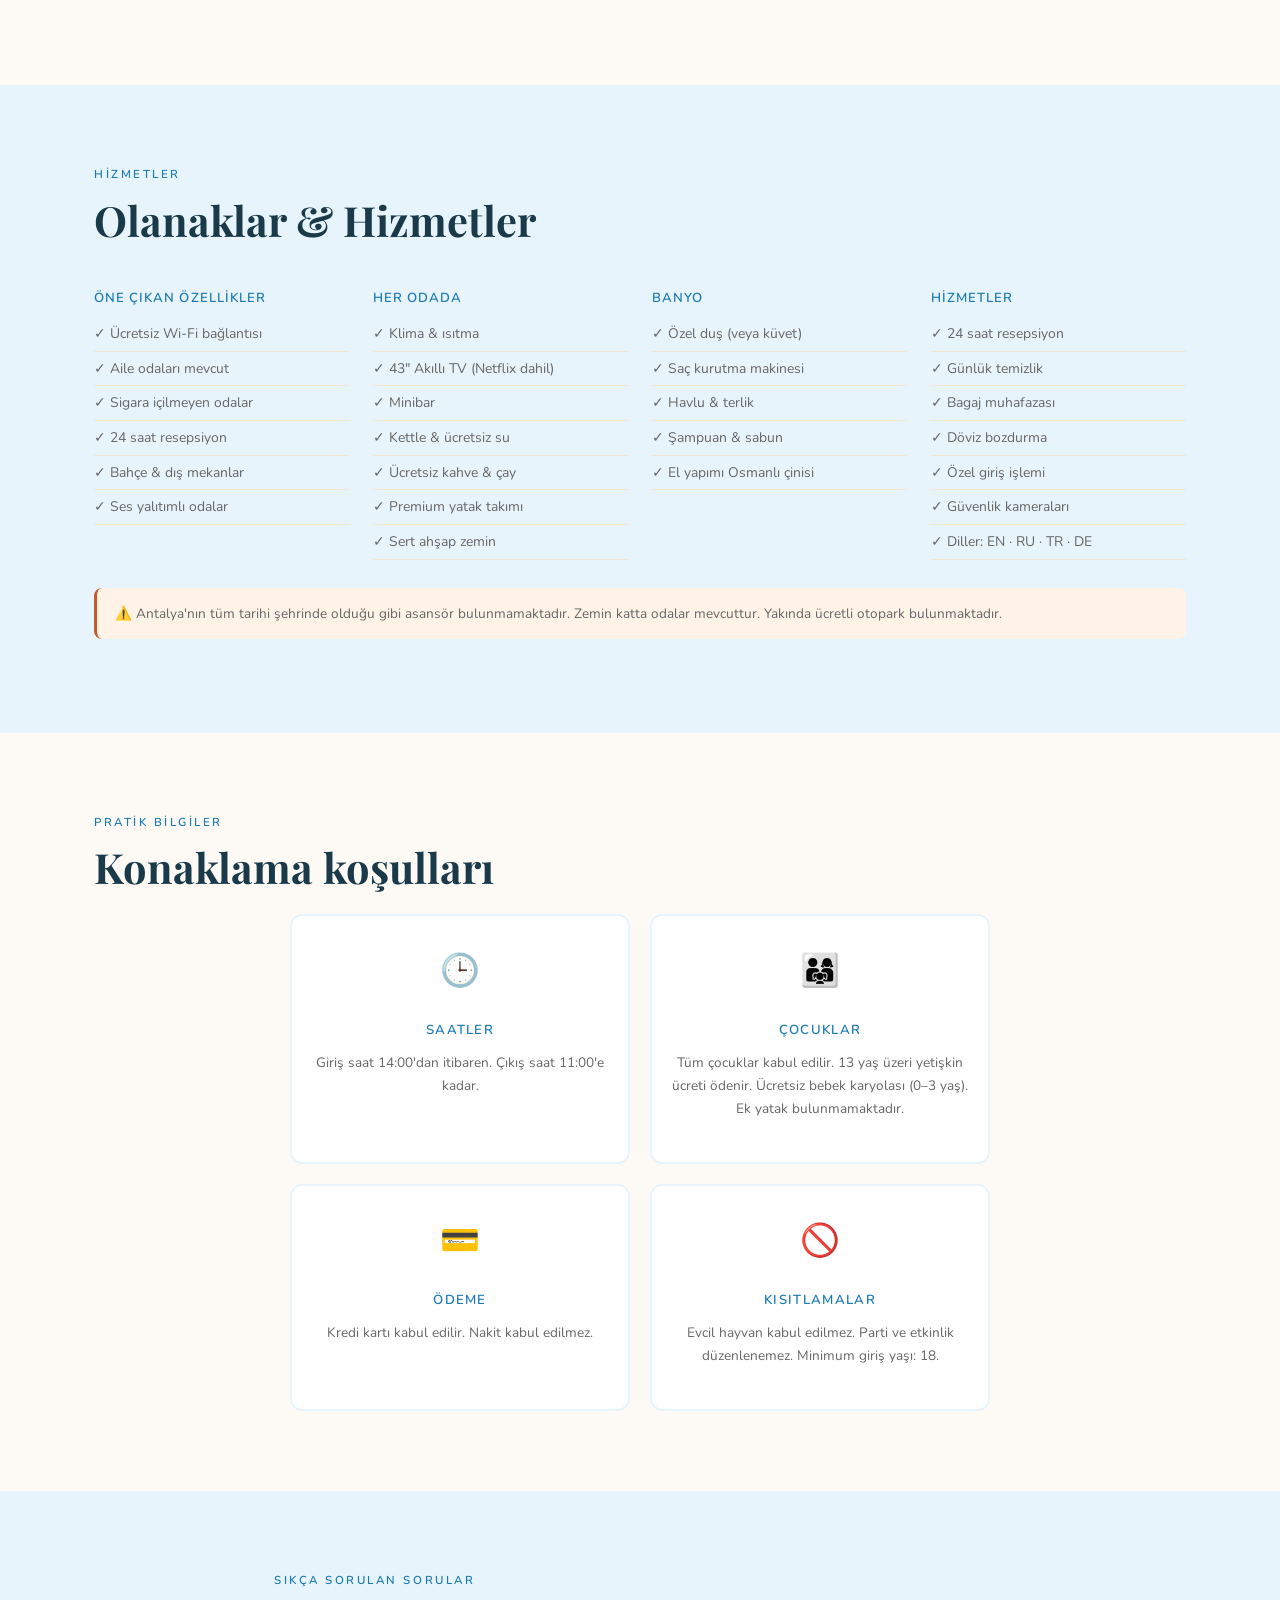
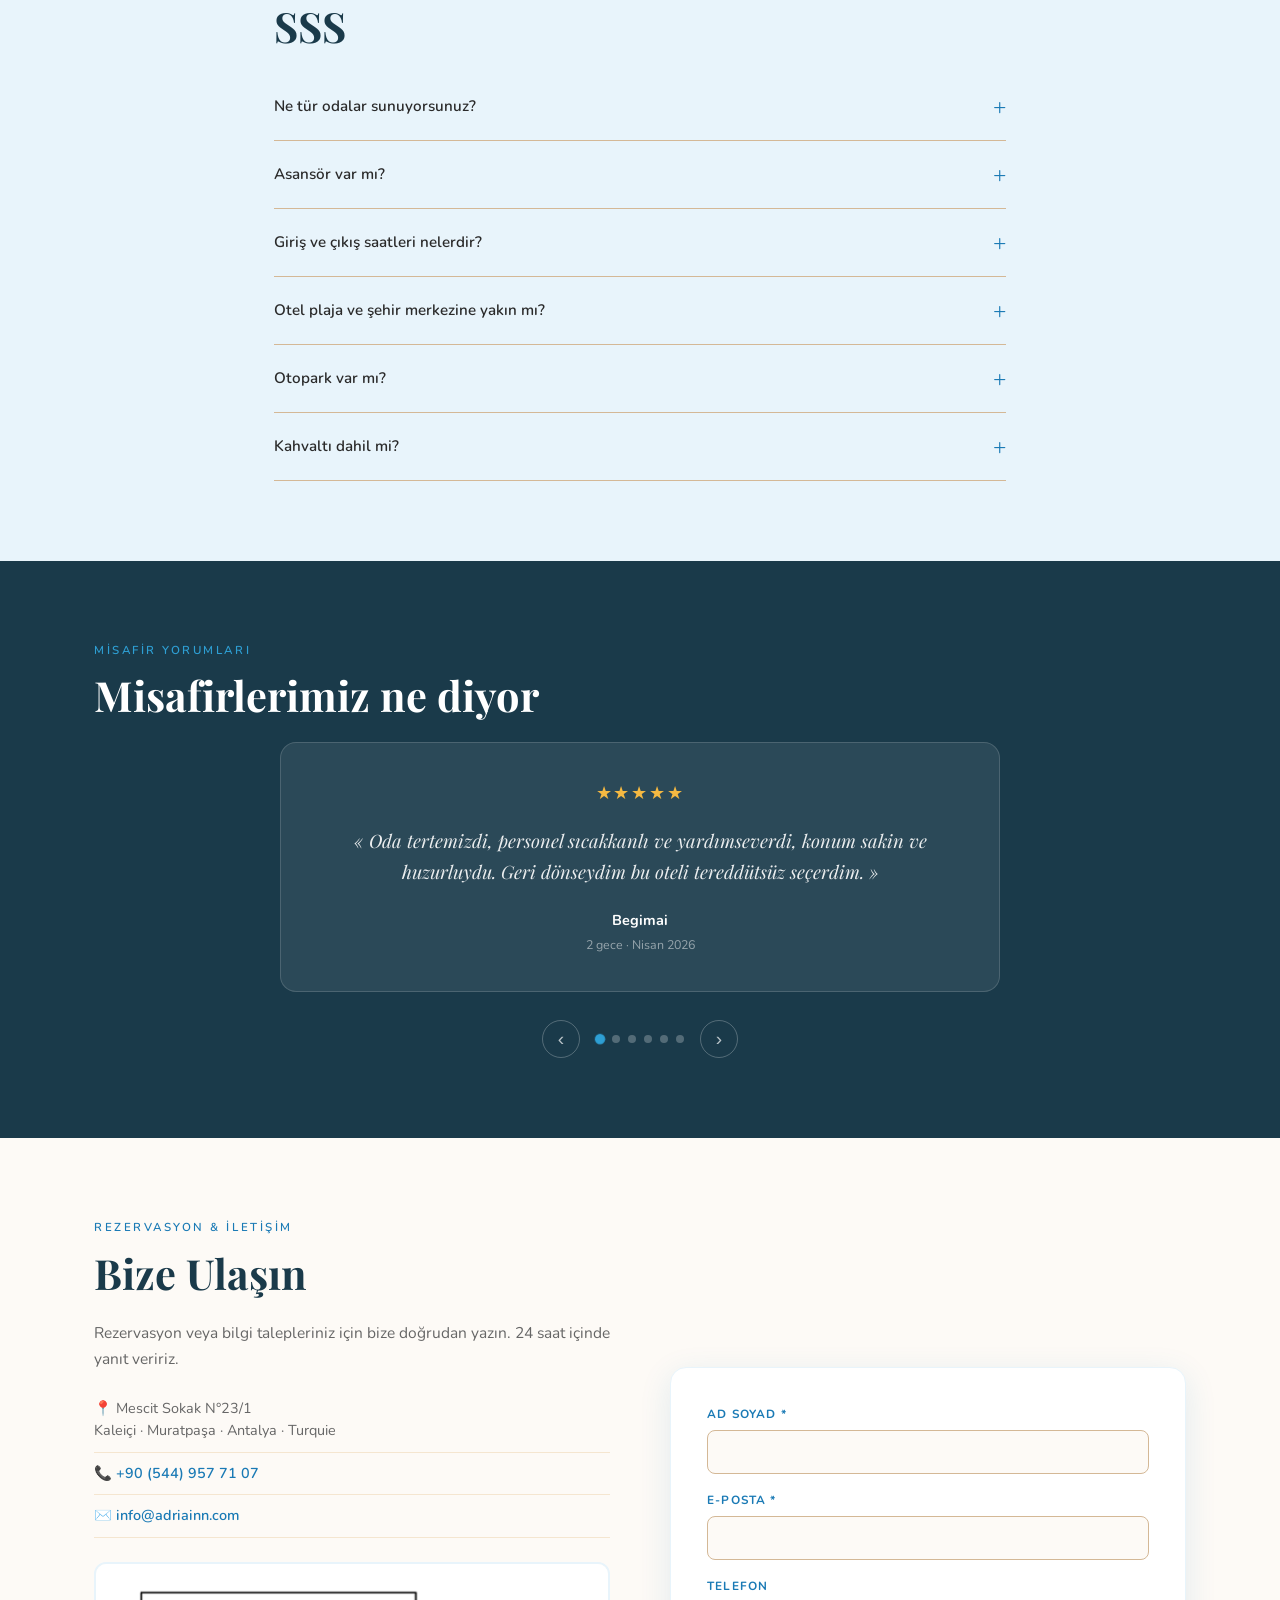
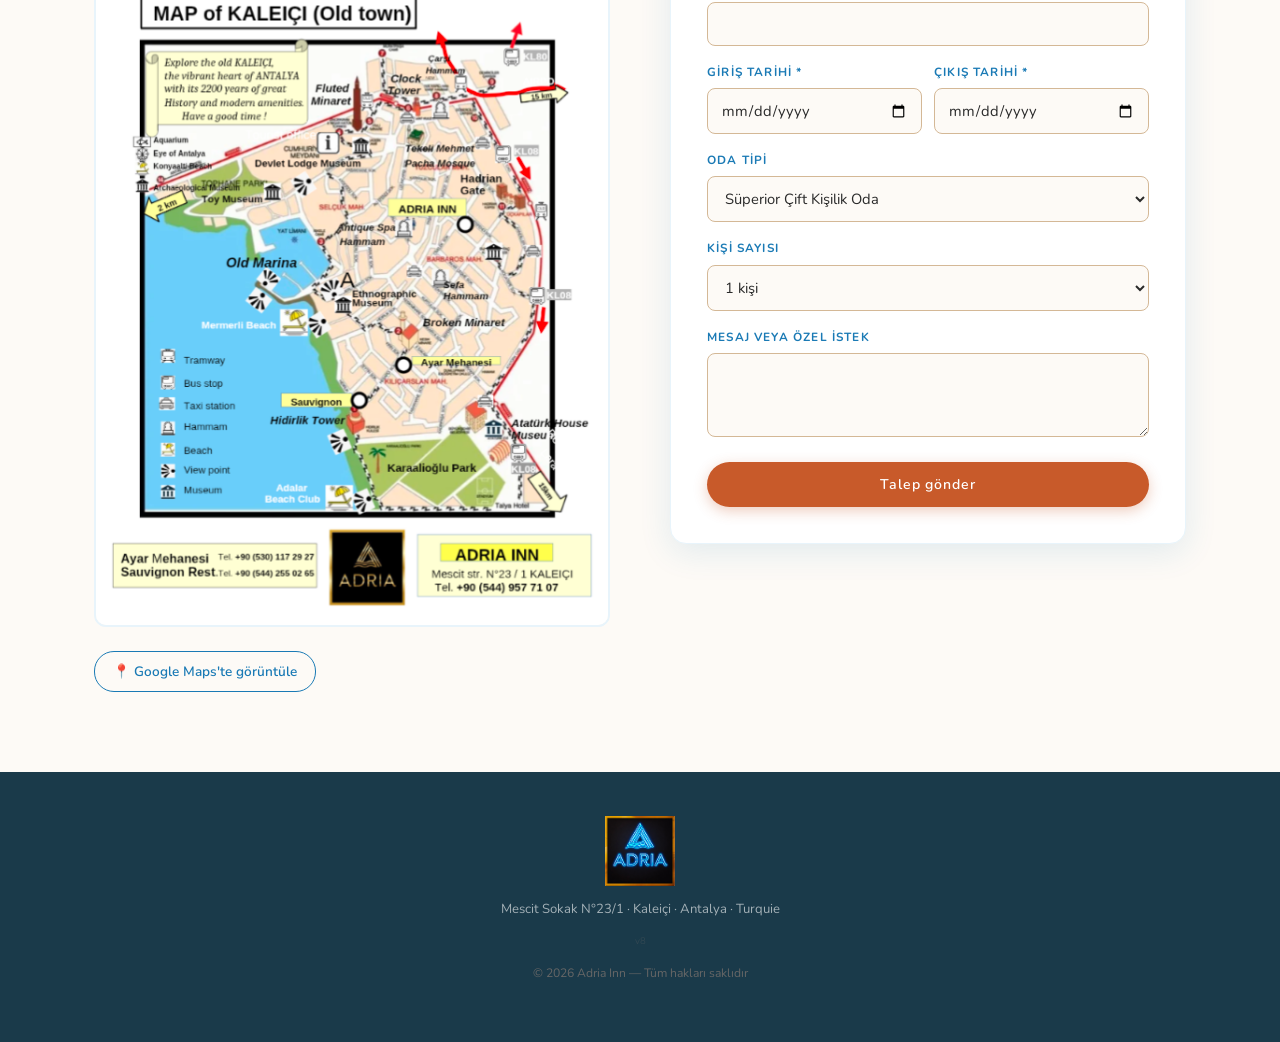
==== commit c84bf10d: "Rename index-2.html to index.html" ====
--- a/index.html
+++ b/index.html
@@ -155,7 +155,7 @@
         <div class="room-photos">
           <div class="room-main">
             <!-- ════ PHOTO PRINCIPALE : changer le nom du fichier ci-dessous ════ -->
-            <img src="images/chambre/double/double-01.png" alt="Chambre Double Supérieure" />
+            <img id="main-photo-double" src="images/chambre/double/double-01.png" alt="Chambre Double Supérieure" />
           </div>
           <div class="room-thumbs">
             <img src="images/chambre/double/double-02.png" alt="" />
@@ -170,7 +170,7 @@
           <div class="room-header">
             <h3 data-i18n="ch1_nom">Chambre Double Supérieure</h3>
             <!-- ════ PRIX : changer le chiffre 70 ci-dessous ════ -->
-            <div class="room-price">70€ <span data-i18n="par_nuit">/ nuit</span></div>
+            <div class="room-price" id="room-prix-double">70€ <span data-i18n="par_nuit">/ nuit</span></div>
           </div>
           <div class="room-specs">
             <span>13 m²</span>
@@ -179,6 +179,8 @@
           </div>
           <p data-i18n="ch1_desc">Confortable et lumineuse, décorée dans un style contemporain aux touches méditerranéennes. Parquet en bois dur, literie de qualité supérieure, Smart TV 43" avec Netflix, minibar, et salle de bain privée avec carrelage ottoman artisanal.</p>
           <ul class="amenities">
+            <li>🛏️ <span data-i18n="ch1_lits_dim">1 lit 160x200 cm</span></li>
+
             <li>❄️ <span data-i18n="am_clim">Climatisation</span></li>
             <li>📺 <span data-i18n="am_tv">Smart TV 43" Netflix</span></li>
             <li>☕ <span data-i18n="am_minibar">Minibar & bouilloire</span></li>
@@ -198,7 +200,7 @@
         <div class="room-photos">
           <div class="room-main">
             <!-- ════ PHOTO PRINCIPALE : changer le nom du fichier ci-dessous ════ -->
-            <img src="images/chambre/triple/triple-deluxe-02.png" alt="Chambre Triple Deluxe" />
+            <img id="main-photo-triple-deluxe" src="images/chambre/triple/triple-deluxe-02.png" alt="Chambre Triple Deluxe" />
           </div>
           <div class="room-thumbs">
             <img src="images/chambre/triple/triple-deluxe-04.png" alt="" />
@@ -213,7 +215,7 @@
           <div class="room-header">
             <h3 data-i18n="ch2_nom">Chambre Triple Deluxe</h3>
             <!-- ════ PRIX : changer le chiffre 85 ci-dessous ════ -->
-            <div class="room-price">85€ <span data-i18n="par_nuit">/ nuit</span></div>
+            <div class="room-price" id="room-prix-triple-deluxe">85€ <span data-i18n="par_nuit">/ nuit</span></div>
           </div>
           <div class="room-specs">
             <span>23 m²</span>
@@ -222,6 +224,8 @@
           </div>
           <p data-i18n="ch2_desc">Spacieuse et lumineuse, avec mur en briques apparentes authentiques. Idéale pour les familles ou groupes de 3 personnes. Mêmes équipements haut de gamme, dans un espace plus généreux.</p>
           <ul class="amenities">
+            <li>🛏️ <span data-i18n="ch2_lits_dim">1 lit 160x200 cm + 1 lit 90x200 cm</span></li>
+
             <li>❄️ <span data-i18n="am_clim">Climatisation</span></li>
             <li>📺 <span data-i18n="am_tv">Smart TV 43" Netflix</span></li>
             <li>☕ <span data-i18n="am_minibar">Minibar & bouilloire</span></li>
@@ -241,7 +245,7 @@
         <div class="room-photos">
           <div class="room-main">
             <!-- ════ PHOTO PRINCIPALE : changer le nom du fichier ci-dessous ════ -->
-            <img src="images/chambre/balcon/balcon-01.png" alt="Chambre Triple avec Balcon" />
+            <img id="main-photo-triple-balcon" src="images/chambre/balcon/balcon-01.png" alt="Chambre Triple avec Balcon" />
           </div>
           <div class="room-thumbs">
             <img src="images/chambre/balcon/balcon-terrasse.png" alt="" />
@@ -256,7 +260,7 @@
           <div class="room-header">
             <h3 data-i18n="ch3_nom">Chambre Triple avec Balcon</h3>
             <!-- ════ PRIX : changer le chiffre 90 ci-dessous ════ -->
-            <div class="room-price">90€ <span data-i18n="par_nuit">/ nuit</span></div>
+            <div class="room-price" id="room-prix-triple-balcon">90€ <span data-i18n="par_nuit">/ nuit</span></div>
           </div>
           <div class="room-specs">
             <span>25 m²</span>
@@ -265,6 +269,8 @@
           </div>
           <p data-i18n="ch3_desc">Notre chambre la plus appréciée, au rez-de-chaussée. Elle dispose d'un balcon privé avec table et chaises donnant sur le jardin et les murs de pierre anciens. Salle de bain avec baignoire îlot et carrelage ottoman géométrique.</p>
           <ul class="amenities">
+            <li>🛏️ <span data-i18n="ch3_lits_dim">1 lit 160x200 cm + 1 lit 90x200 cm</span></li>
+
             <li>🌿 <span data-i18n="am_balcon">Balcon privé & jardin</span></li>
             <li>❄️ <span data-i18n="am_clim">Climatisation</span></li>
             <li>📺 <span data-i18n="am_tv">Smart TV 43" Netflix</span></li>
@@ -284,7 +290,7 @@
         <div class="room-photos">
           <div class="room-main">
             <!-- ════ PHOTO PRINCIPALE : changer le nom du fichier ci-dessous ════ -->
-            <img src="images/chambre/familiale/familiale-01.png" alt="Chambre Quadruple Familiale" />
+            <img id="main-photo-familiale" src="images/chambre/familiale/familiale-01.png" alt="Chambre Quadruple Familiale" />
           </div>
           <div class="room-thumbs">
             <img src="images/chambre/familiale/familiale-04.png" alt="" />
@@ -299,7 +305,7 @@
           <div class="room-header">
             <h3 data-i18n="ch4_nom">Chambre Quadruple Familiale</h3>
             <!-- ════ PRIX : changer le chiffre 95 ci-dessous ════ -->
-            <div class="room-price">95€ <span data-i18n="par_nuit">/ nuit</span></div>
+            <div class="room-price" id="room-prix-familiale">95€ <span data-i18n="par_nuit">/ nuit</span></div>
           </div>
           <div class="room-specs">
             <span>30 m²</span>
@@ -308,6 +314,8 @@
           </div>
           <p data-i18n="ch4_desc">Notre plus grande chambre, conçue pour les familles. Elle se compose de deux espaces communicants reliés par une porte coulissante en bois : un espace adultes avec grand lit, et un espace enfants avec deux lits simples. Idéal pour une vraie intimité familiale.</p>
           <ul class="amenities">
+            <li>🛏️ <span data-i18n="ch4_lits_dim">1 lit 160x200 cm + 2 lits 90x200 cm</span></li>
+
             <li>🚪 <span data-i18n="am_comm">2 pièces communicantes</span></li>
             <li>❄️ <span data-i18n="am_clim">Climatisation</span></li>
             <li>📺 <span data-i18n="am_tv">Smart TV 43" Netflix</span></li>
@@ -717,6 +725,11 @@
   f_chambre: "Type de chambre", f_pers: "Nombre de personnes", f_msg: "Message ou demande spéciale",
   f_envoyer: "Envoyer la demande", f_confirme: "✓ Votre demande a bien été envoyée. Nous vous répondons sous 24h.",
   pers_1: "1 personne", pers_2: "2 personnes", pers_3: "3 personnes", pers_4: "4 personnes",
+
+  ch1_lits_dim: "1 lit 160x200 cm",
+  ch2_lits_dim: "1 lit 160x200 cm + 1 lit 90x200 cm",
+  ch3_lits_dim: "1 lit 160x200 cm + 1 lit 90x200 cm",
+  ch4_lits_dim: "1 lit 160x200 cm + 2 lits 90x200 cm",
   footer_droits: "Tous droits réservés", gmaps_btn: "📍 Voir sur Google Maps",
 },
 
@@ -793,6 +806,11 @@
   f_chambre: "Room type", f_pers: "Number of guests", f_msg: "Message or special request",
   f_envoyer: "Send request", f_confirme: "✓ Your request has been sent. We will reply within 24 hours.",
   pers_1: "1 person", pers_2: "2 people", pers_3: "3 people", pers_4: "4 people",
+
+  ch1_lits_dim: "1 bed 160x200 cm",
+  ch2_lits_dim: "1 bed 160x200 cm + 1 bed 90x200 cm",
+  ch3_lits_dim: "1 bed 160x200 cm + 1 bed 90x200 cm",
+  ch4_lits_dim: "1 bed 160x200 cm + 2 beds 90x200 cm",
   footer_droits: "All rights reserved", gmaps_btn: "📍 View on Google Maps",
 },
 
@@ -869,6 +887,11 @@
   f_chambre: "Oda tipi", f_pers: "Kişi sayısı", f_msg: "Mesaj veya özel istek",
   f_envoyer: "Talep gönder", f_confirme: "✓ Talebiniz alındı. 24 saat içinde yanıt vereceğiz.",
   pers_1: "1 kişi", pers_2: "2 kişi", pers_3: "3 kişi", pers_4: "4 kişi",
+
+  ch1_lits_dim: "1 yatak 160x200 cm",
+  ch2_lits_dim: "1 yatak 160x200 cm + 1 yatak 90x200 cm",
+  ch3_lits_dim: "1 yatak 160x200 cm + 1 yatak 90x200 cm",
+  ch4_lits_dim: "1 yatak 160x200 cm + 2 yatak 90x200 cm",
   footer_droits: "Tüm hakları saklıdır", gmaps_btn: "📍 Google Maps'te görüntüle",
 },
 
@@ -945,6 +968,11 @@
   f_chambre: "Тип номера", f_pers: "Количество гостей", f_msg: "Сообщение или особые пожелания",
   f_envoyer: "Отправить запрос", f_confirme: "✓ Ваш запрос отправлен. Мы ответим в течение 24 часов.",
   pers_1: "1 человек", pers_2: "2 человека", pers_3: "3 человека", pers_4: "4 человека",
+
+  ch1_lits_dim: "1 кровать 160x200 см",
+  ch2_lits_dim: "1 кровать 160x200 см + 1 кровать 90x200 см",
+  ch3_lits_dim: "1 кровать 160x200 см + 1 кровать 90x200 см",
+  ch4_lits_dim: "1 кровать 160x200 см + 2 кровати 90x200 см",
   footer_droits: "Все права защищены", gmaps_btn: "📍 Открыть в Google Maps",
 },
 
@@ -1021,6 +1049,11 @@
   f_chambre: "Zimmertyp", f_pers: "Anzahl der Personen", f_msg: "Nachricht oder Sonderwunsch",
   f_envoyer: "Anfrage senden", f_confirme: "✓ Ihre Anfrage wurde gesendet. Wir antworten innerhalb von 24 Stunden.",
   pers_1: "1 Person", pers_2: "2 Personen", pers_3: "3 Personen", pers_4: "4 Personen",
+
+  ch1_lits_dim: "1 Bett 160x200 cm",
+  ch2_lits_dim: "1 Bett 160x200 cm + 1 Bett 90x200 cm",
+  ch3_lits_dim: "1 Bett 160x200 cm + 1 Bett 90x200 cm",
+  ch4_lits_dim: "1 Bett 160x200 cm + 2 Betten 90x200 cm",
   footer_droits: "Alle Rechte vorbehalten", gmaps_btn: "📍 Auf Google Maps anzeigen",
 },
 
@@ -1182,5 +1215,26 @@
 
     document.addEventListener('DOMContentLoaded', () => updateProx('tr'));
   </script>
+
+  <script>
+    (function() {
+      fetch('config.json')
+        .then(function(r) { return r.json(); })
+        .then(function(cfg) {
+          var prix = {'double': cfg.prix.double, 'triple-deluxe': cfg.prix.triple_deluxe, 'triple-balcon': cfg.prix.triple_balcon, 'familiale': cfg.prix.familiale};
+          Object.keys(prix).forEach(function(k) {
+            var el = document.getElementById('room-prix-' + k);
+            if (!el) return;
+            var n = Array.from(el.childNodes).find(function(x) { return x.nodeType === 3; });
+            if (n) n.textContent = prix[k] + '€ ';
+          });
+          var photos = {'double': cfg.photos.double, 'triple-deluxe': cfg.photos.triple_deluxe, 'triple-balcon': cfg.photos.triple_balcon, 'familiale': cfg.photos.familiale};
+          Object.keys(photos).forEach(function(k) {
+            var img = document.getElementById('main-photo-' + k);
+            if (img && photos[k]) img.src = photos[k];
+          });
+        }).catch(function() {});
+    })();
+  </script>
 </body>
 </html>
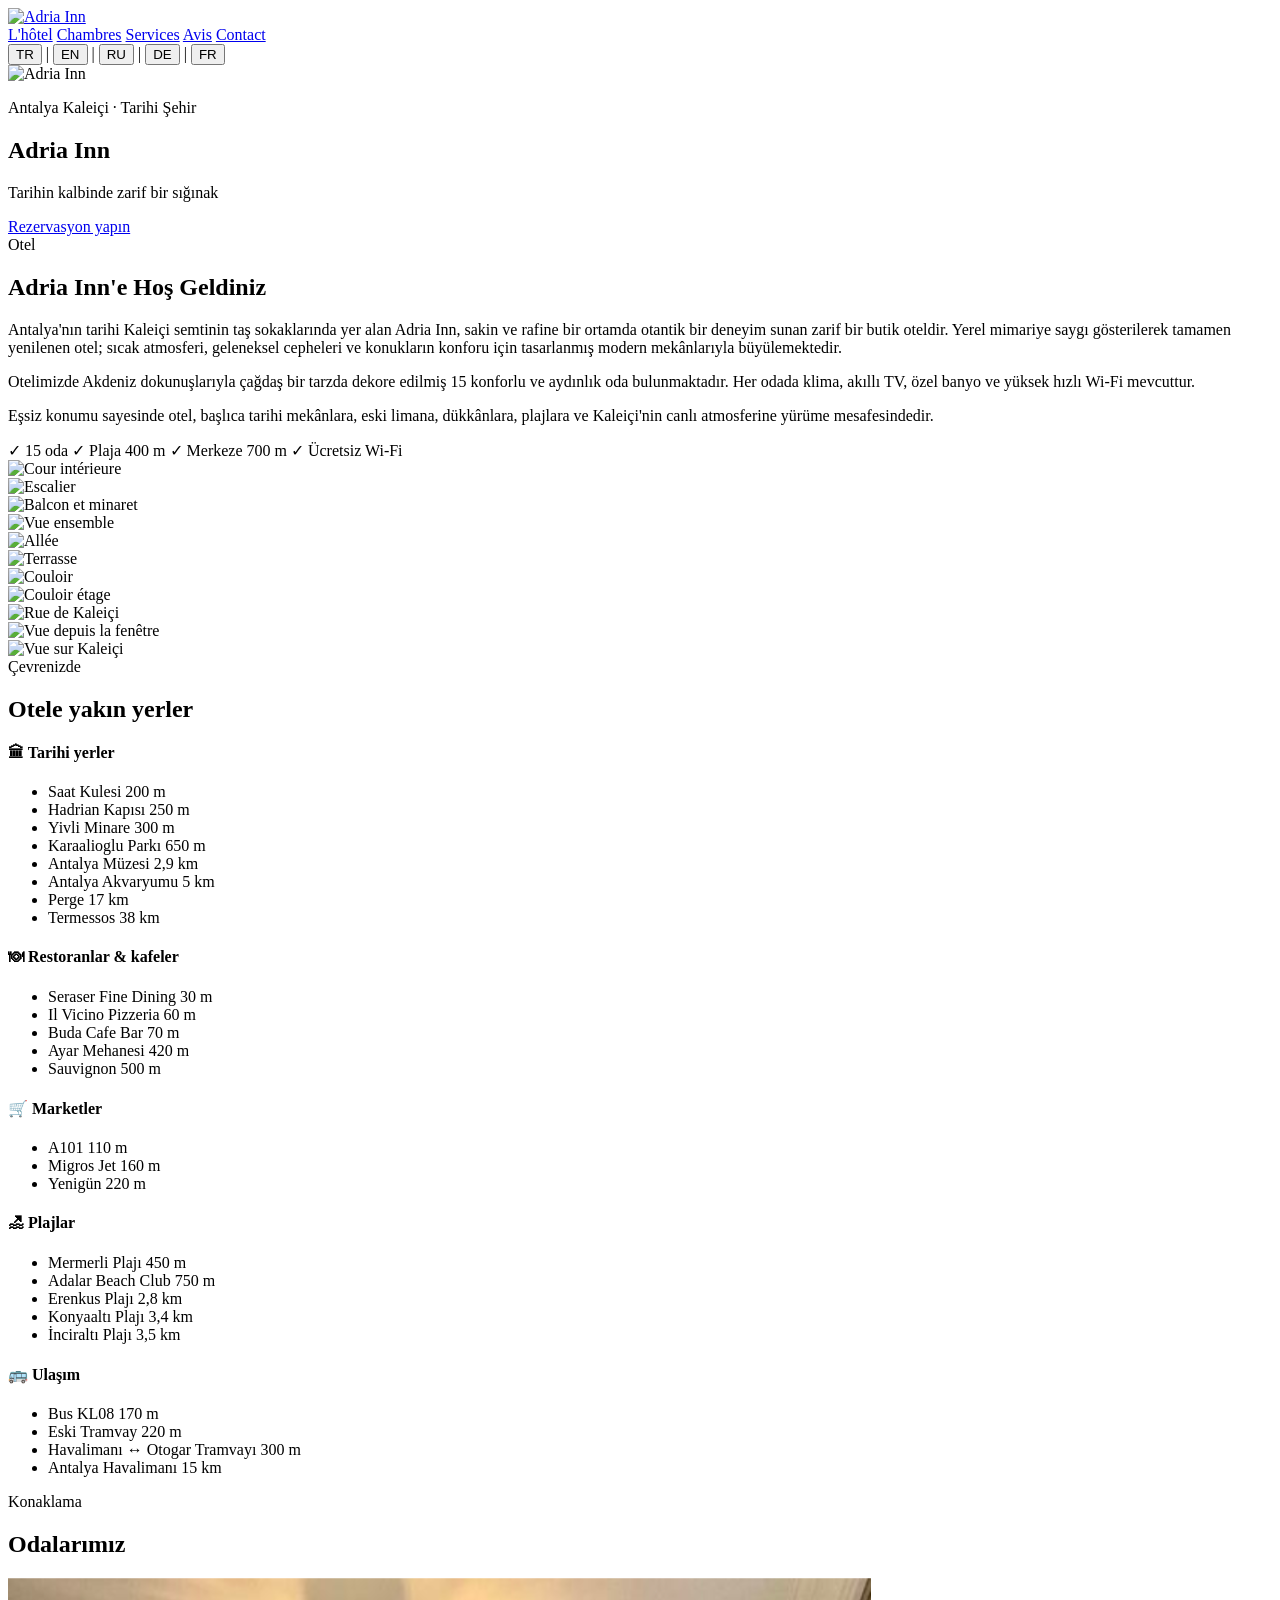
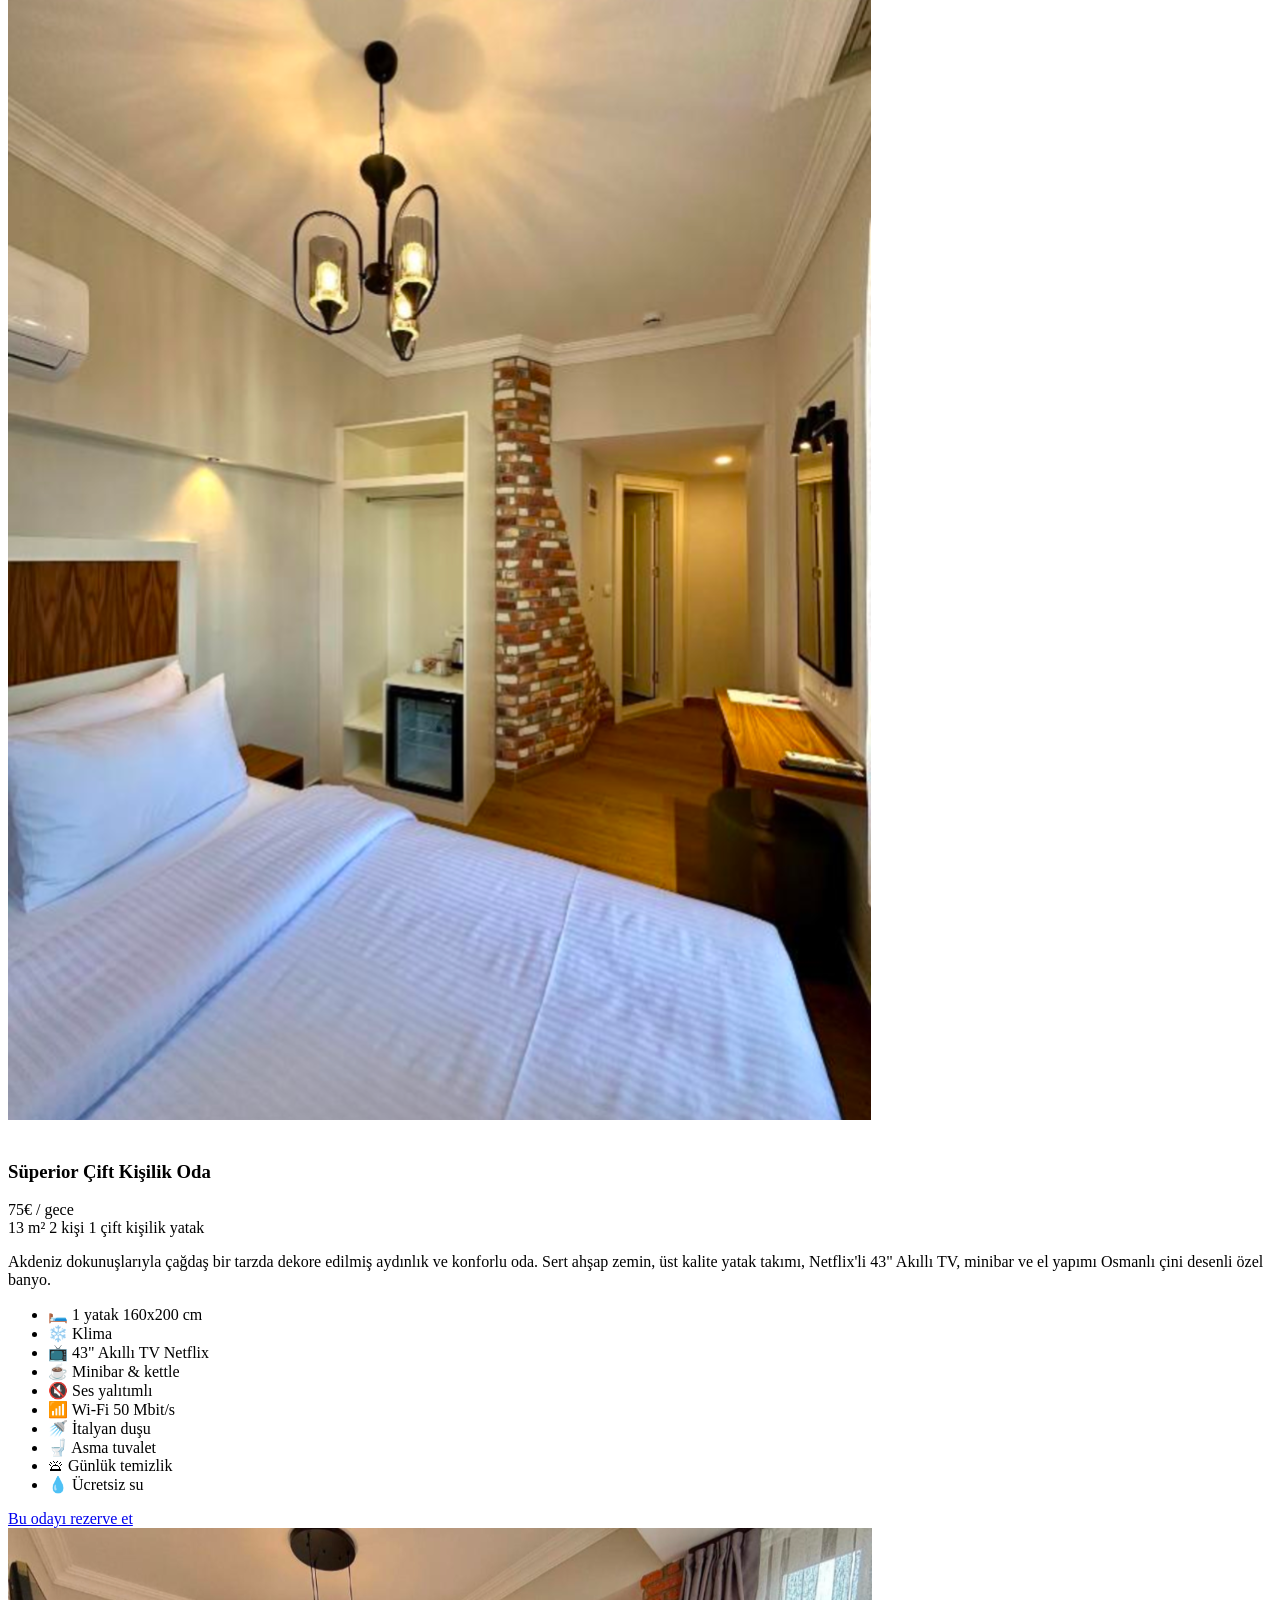
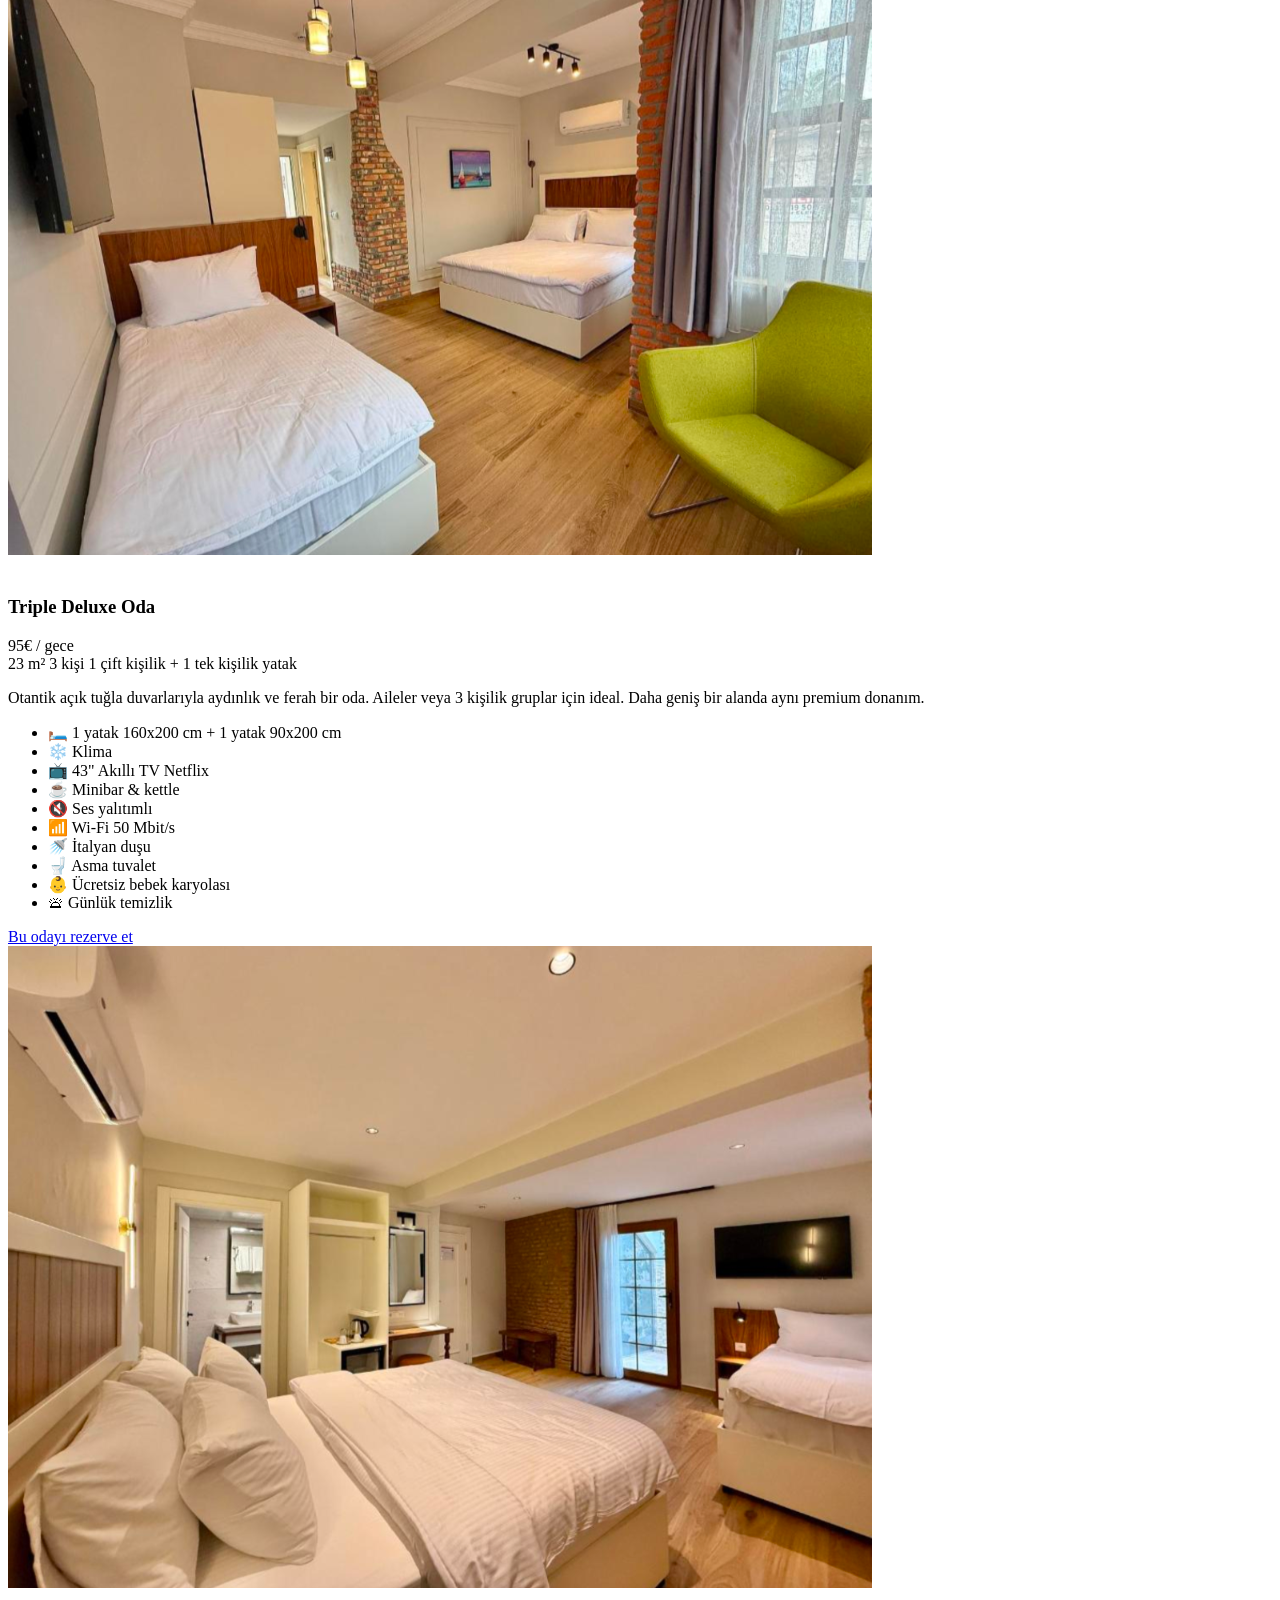
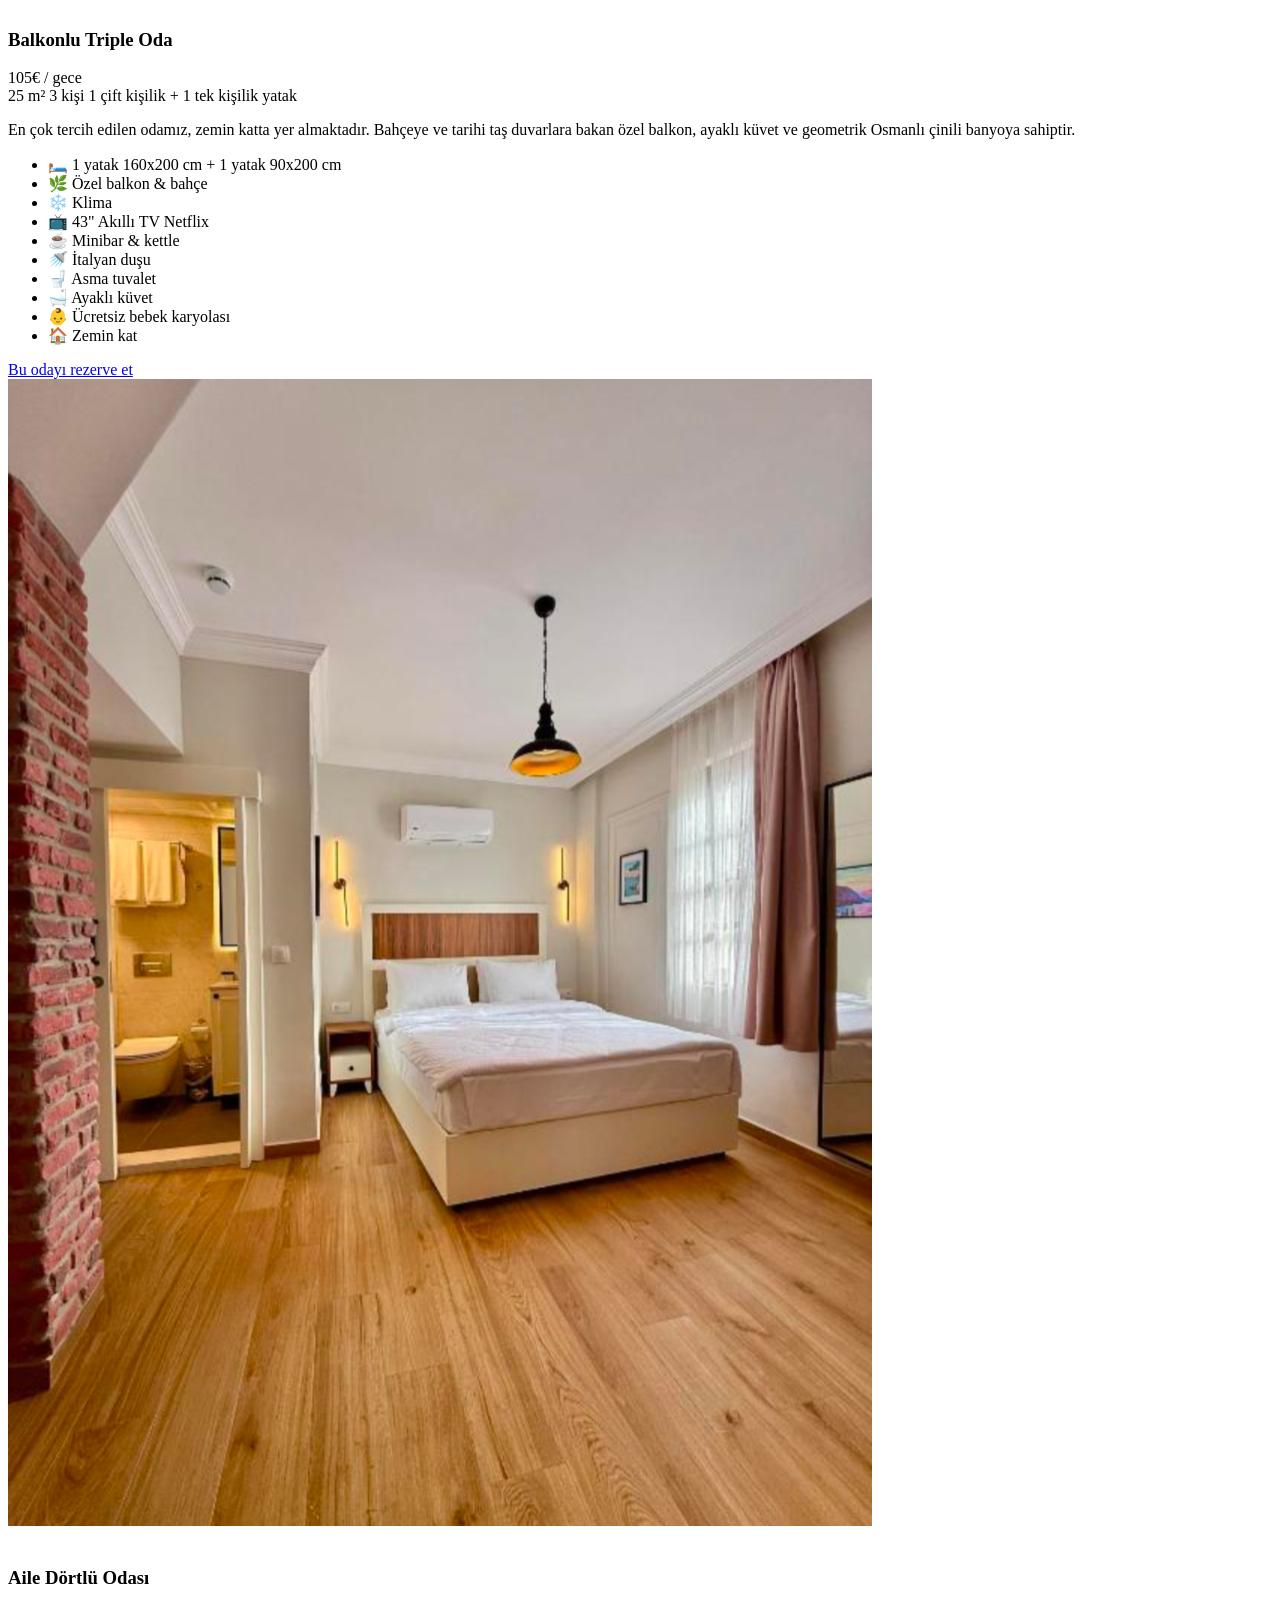
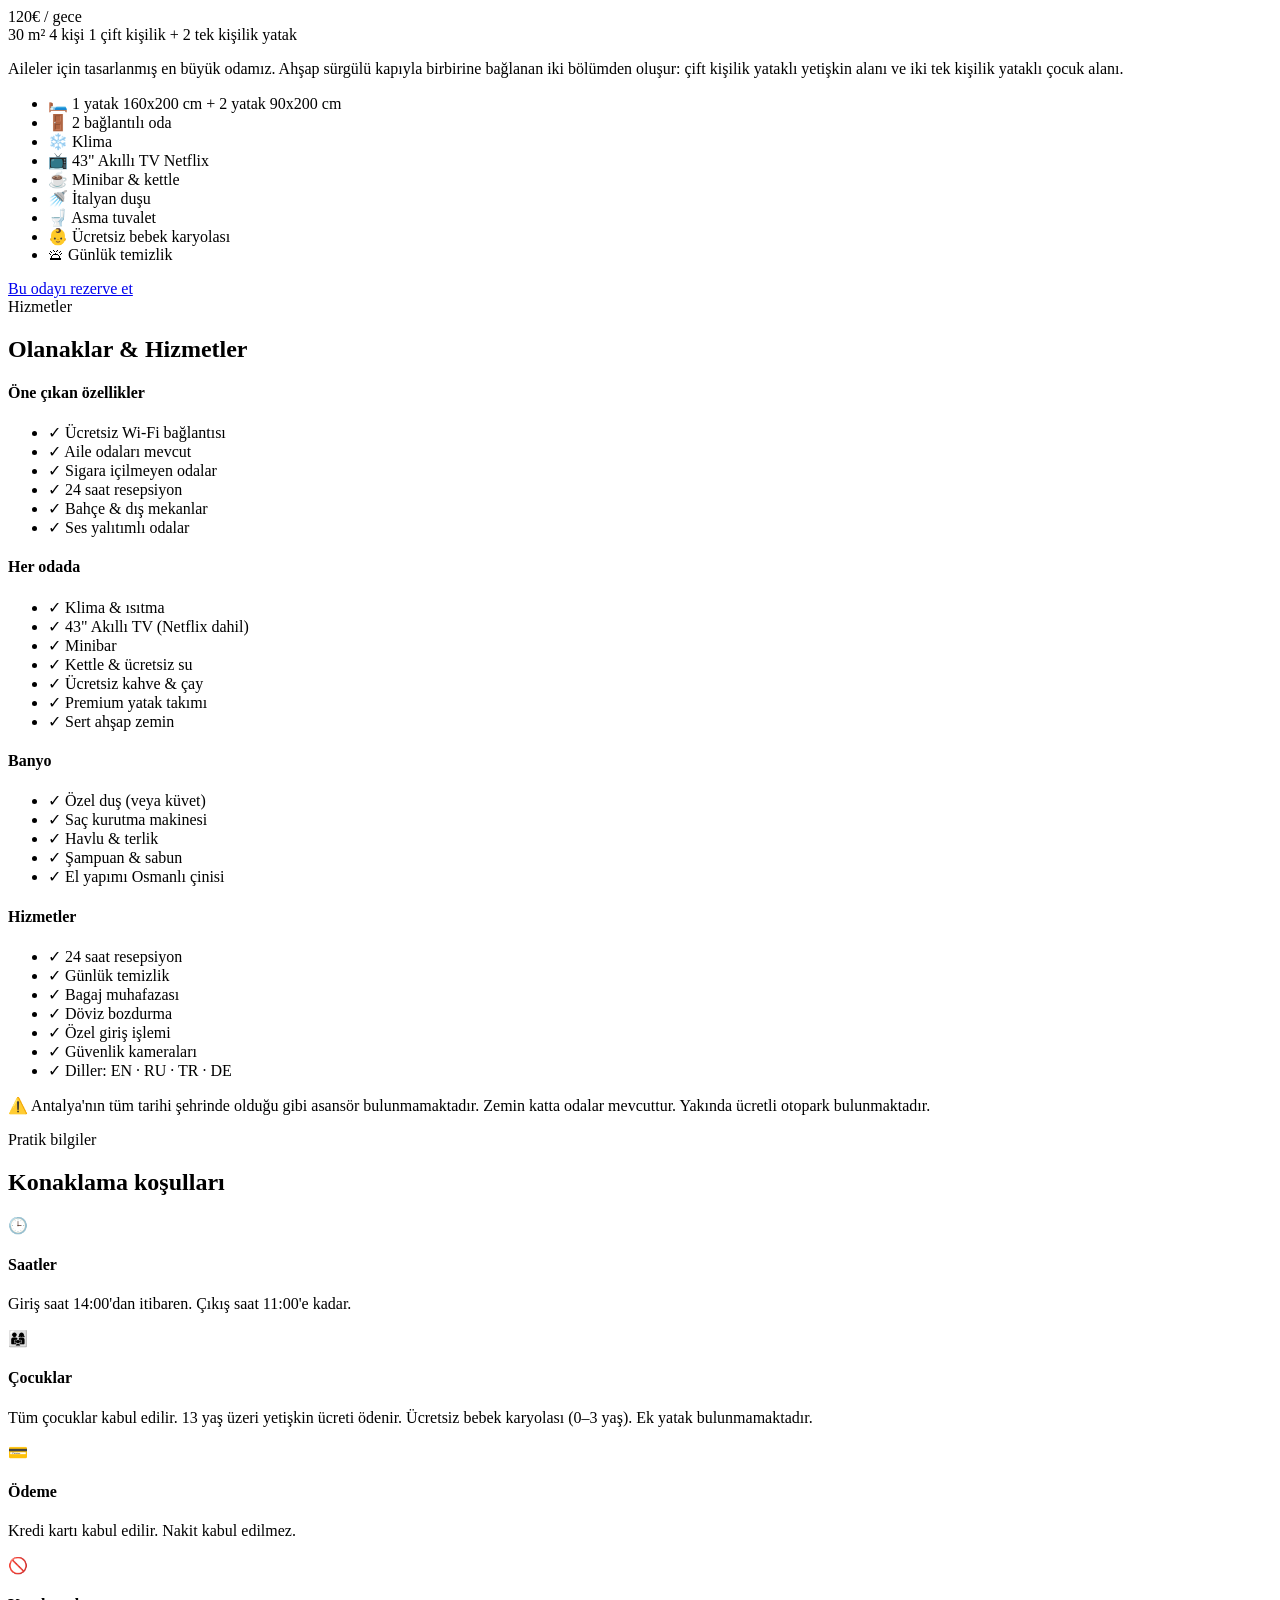
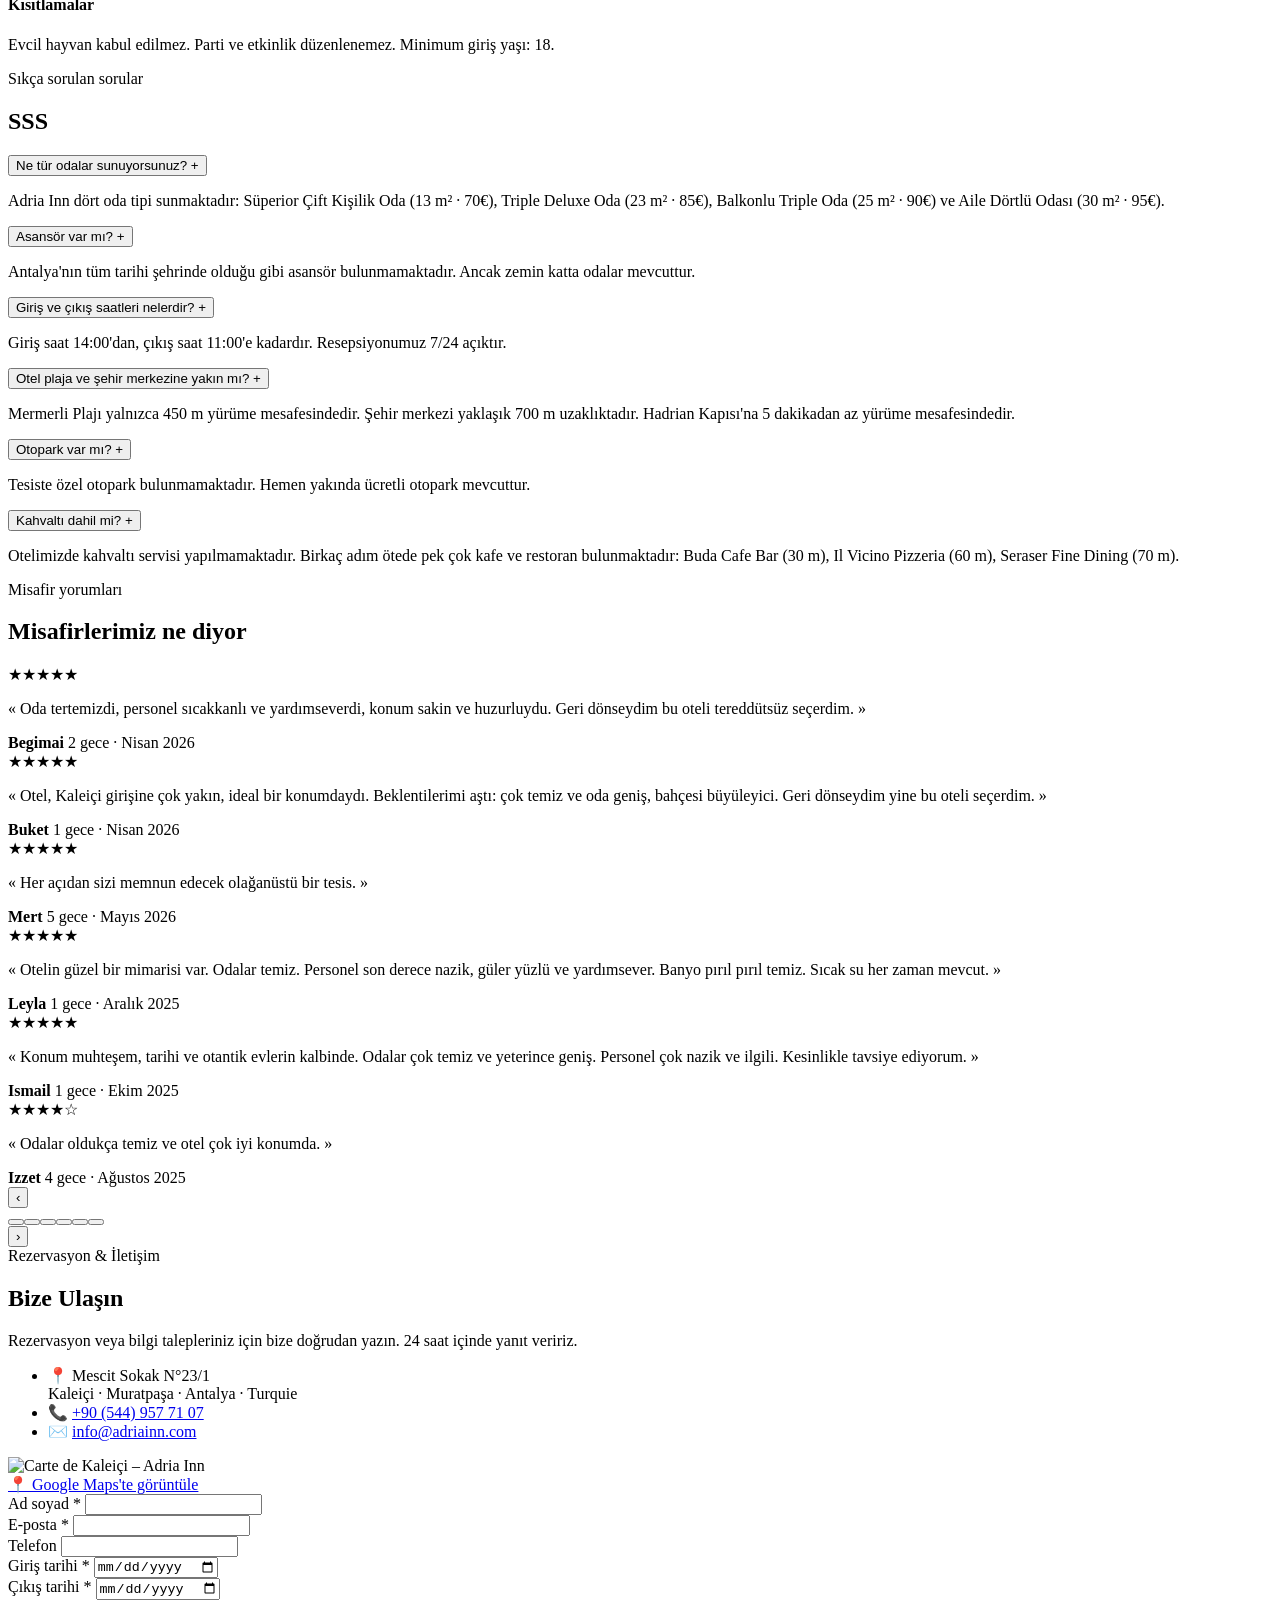
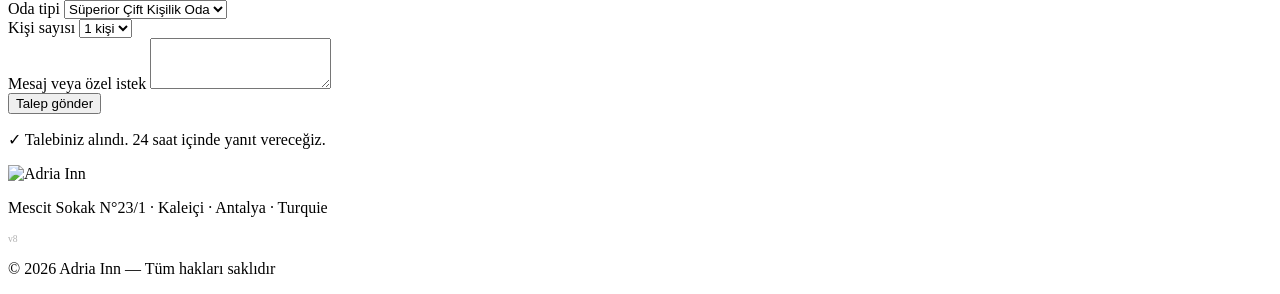
==== commit 3af3d581: "Rename index-5.html to index.html" ====
--- a/index.html
+++ b/index.html
@@ -6,7 +6,7 @@
   <meta name="viewport" content="width=device-width, initial-scale=1.0" />
   <title>Adria Inn – Vieille ville d'Antalya, Kaleiçi</title>
   <meta name="description" content="Hôtel de charme au cœur de Kaleiçi, vieille ville historique d'Antalya. 15 chambres modernes, emplacement exceptionnel, à 400 m de la plage." />
-  <link rel="stylesheet" href="style-med.css" />
+  <link rel="stylesheet" href="style.css" />
   <link href="https://fonts.googleapis.com/css2?family=Cormorant+Garamond:ital,wght@0,400;0,600;1,400&family=Jost:wght@300;400;500&family=Orbitron:wght@400;600&display=swap" rel="stylesheet" />
 </head>
 <body>
@@ -15,7 +15,7 @@
   <header id="header">
     <div class="nav-inner">
       <a href="#accueil" class="logo">
-        <img src="images/hôtel/logo-adria.png" alt="Adria Inn" class="logo-img" />
+        <img src="images/hotel/logo-adria.png" alt="Adria Inn" class="logo-img" />
       </a>
       <nav>
         <a href="#presentation">L'hôtel</a>
@@ -42,7 +42,7 @@
   <section id="accueil" class="hero">
     <div class="hero-overlay"></div>
     <div class="hero-content">
-      <img src="images/hôtel/logo-adria.png" alt="Adria Inn" class="hero-logo" />
+      <img src="images/hotel/logo-adria.png" alt="Adria Inn" class="hero-logo" />
       <p class="hero-sub" data-i18n="hero_sub">Vieille ville d'Antalya · Kaleiçi</p>
       <h1 class="hero-title">Adria Inn</h1>
       <p class="hero-tag" data-i18n="hero_tag">Un refuge élégant au cœur de l'histoire</p>
@@ -68,17 +68,17 @@
       </div>
       <div class="img-col">
         <div class="hotel-slider" id="hotelSlider">
-          <div class="hotel-slide active"><img src="images/hôtel/cour-escalier.png" alt="Cour intérieure" /></div>
-          <div class="hotel-slide"><img src="images/hôtel/escalier.png" alt="Escalier" /></div>
-          <div class="hotel-slide"><img src="images/hôtel/balcon-minaret.png" alt="Balcon et minaret" /></div>
-          <div class="hotel-slide"><img src="images/hôtel/vue-ensemble.png" alt="Vue ensemble" /></div>
-          <div class="hotel-slide"><img src="images/hôtel/allee.png" alt="Allée" /></div>
-          <div class="hotel-slide"><img src="images/hôtel/cour-parasol.png" alt="Terrasse" /></div>
-          <div class="hotel-slide"><img src="images/hôtel/couloir1.png" alt="Couloir" /></div>
-          <div class="hotel-slide"><img src="images/hôtel/couloir2.png" alt="Couloir étage" /></div>
-          <div class="hotel-slide"><img src="images/hôtel/vue-rue1.png" alt="Rue de Kaleiçi" /></div>
-          <div class="hotel-slide"><img src="images/hôtel/fenetre1.png" alt="Vue depuis la fenêtre" /></div>
-          <div class="hotel-slide"><img src="images/hôtel/vue-kaleici.png" alt="Vue sur Kaleiçi" /></div>
+          <div class="hotel-slide active"><img src="images/hotel/cour-escalier.png" alt="Cour intérieure" /></div>
+          <div class="hotel-slide"><img src="images/hotel/escalier.png" alt="Escalier" /></div>
+          <div class="hotel-slide"><img src="images/hotel/balcon-minaret.png" alt="Balcon et minaret" /></div>
+          <div class="hotel-slide"><img src="images/hotel/vue-ensemble.png" alt="Vue ensemble" /></div>
+          <div class="hotel-slide"><img src="images/hotel/allee.png" alt="Allée" /></div>
+          <div class="hotel-slide"><img src="images/hotel/cour-parasol.png" alt="Terrasse" /></div>
+          <div class="hotel-slide"><img src="images/hotel/couloir1.png" alt="Couloir" /></div>
+          <div class="hotel-slide"><img src="images/hotel/couloir2.png" alt="Couloir étage" /></div>
+          <div class="hotel-slide"><img src="images/hotel/vue-rue1.png" alt="Rue de Kaleiçi" /></div>
+          <div class="hotel-slide"><img src="images/hotel/fenetre1.png" alt="Vue depuis la fenêtre" /></div>
+          <div class="hotel-slide"><img src="images/hotel/vue-kaleici.png" alt="Vue sur Kaleiçi" /></div>
         </div>
       </div>
     </div>
@@ -155,15 +155,15 @@
         <div class="room-photos">
           <div class="room-main">
             <!-- ════ PHOTO PRINCIPALE : changer le nom du fichier ci-dessous ════ -->
-            <img id="main-photo-double" src="images/chambre/double/double-01.png" alt="Chambre Double Supérieure" />
+            <img id="main-photo-double" src="images/chambres/double-01.png" alt="Chambre Double Supérieure" />
           </div>
           <div class="room-thumbs">
-            <img src="images/chambre/double/double-02.png" alt="" />
-            <img src="images/chambre/double/double-sdb1.png" alt="" />
-            <img src="images/hôtel/vue-rue1.png" alt="" />
-            <img src="images/chambre/double/double-entrée.png" alt="" />
-            <img src="images/chambre/double/double-sdb2.png" alt="" />
-            <img src="images/chambre/double/double-03.png" alt="" />
+            <img src="images/chambres/double-02.png" alt="" />
+            <img src="images/chambres/double-sdb1.png" alt="" />
+            <img src="images/hotel/vue-rue1.png" alt="" />
+            <img src="images/chambres/double-entree.png" alt="" />
+            <img src="images/chambres/double-sdb2.png" alt="" />
+            <img src="images/chambres/double-03.png" alt="" />
           </div>
         </div>
         <div class="room-info">
@@ -200,15 +200,15 @@
         <div class="room-photos">
           <div class="room-main">
             <!-- ════ PHOTO PRINCIPALE : changer le nom du fichier ci-dessous ════ -->
-            <img id="main-photo-triple-deluxe" src="images/chambre/triple/triple-deluxe-02.png" alt="Chambre Triple Deluxe" />
+            <img id="main-photo-triple-deluxe" src="images/chambres/triple-deluxe-02.png" alt="Chambre Triple Deluxe" />
           </div>
           <div class="room-thumbs">
-            <img src="images/chambre/triple/triple-deluxe-04.png" alt="" />
-            <img src="images/chambre/triple/triple-deluxe-sdb01.png" alt="" />
-            <img src="images/chambre/triple/triple-deluxe-07.png" alt="" />
-            <img src="images/chambre/triple/triple-deluxe-03.png" alt="" />
-            <img src="images/chambre/triple/triple-deluxe-05.png" alt="" />
-            <img src="images/chambre/triple/triple-deluxe-sdb02.png" alt="" />
+            <img src="images/chambres/triple-deluxe-04.png" alt="" />
+            <img src="images/chambres/triple-deluxe-sdb1.png" alt="" />
+            <img src="images/chambres/triple-deluxe-07.png" alt="" />
+            <img src="images/chambres/triple-deluxe-03.png" alt="" />
+            <img src="images/chambres/triple-deluxe-05.png" alt="" />
+            <img src="images/chambres/triple-deluxe-sdb2.png" alt="" />
           </div>
         </div>
         <div class="room-info">
@@ -245,15 +245,15 @@
         <div class="room-photos">
           <div class="room-main">
             <!-- ════ PHOTO PRINCIPALE : changer le nom du fichier ci-dessous ════ -->
-            <img id="main-photo-triple-balcon" src="images/chambre/balcon/balcon-01.png" alt="Chambre Triple avec Balcon" />
+            <img id="main-photo-triple-balcon" src="images/chambres/balcon-01.png" alt="Chambre Triple avec Balcon" />
           </div>
           <div class="room-thumbs">
-            <img src="images/chambre/balcon/balcon-terrasse.png" alt="" />
-            <img src="images/chambre/balcon/balcon-sdb.png" alt="" />
-            <img src="images/chambre/balcon/balcon-02.png" alt="" />
-            <img src="images/chambre/balcon/balcon-03.png" alt="" />
-            <img src="images/chambre/balcon/balcon-04.png" alt="" />
-            <img src="images/hôtel/vue-kaleici.png" alt="" />
+            <img src="images/chambres/balcon-terrasse.png" alt="" />
+            <img src="images/chambres/balcon-sdb.png" alt="" />
+            <img src="images/chambres/balcon-02.png" alt="" />
+            <img src="images/chambres/balcon-03.png" alt="" />
+            <img src="images/chambres/balcon-04.png" alt="" />
+            <img src="images/hotel/vue-kaleici.png" alt="" />
           </div>
         </div>
         <div class="room-info">
@@ -290,15 +290,15 @@
         <div class="room-photos">
           <div class="room-main">
             <!-- ════ PHOTO PRINCIPALE : changer le nom du fichier ci-dessous ════ -->
-            <img id="main-photo-familiale" src="images/chambre/familiale/familiale-01.png" alt="Chambre Quadruple Familiale" />
+            <img id="main-photo-familiale" src="images/chambres/familiale-01.png" alt="Chambre Quadruple Familiale" />
           </div>
           <div class="room-thumbs">
-            <img src="images/chambre/familiale/familiale-04.png" alt="" />
-            <img src="images/chambre/familiale/familiale-05.png" alt="" />
-            <img src="images/chambre/familiale/familiale-sdb.png" alt="" />
-            <img src="images/chambre/familiale/familiale-02.png" alt="" />
-            <img src="images/hôtel/vue-kaleici.png" alt="" />
-            <img src="images/hôtel/fenetre2.png" alt="" />
+            <img src="images/chambres/familiale-04.png" alt="" />
+            <img src="images/chambres/familiale-05.png" alt="" />
+            <img src="images/chambres/familiale-sdb.png" alt="" />
+            <img src="images/chambres/familiale-02.png" alt="" />
+            <img src="images/hotel/vue-kaleici.png" alt="" />
+            <img src="images/hotel/fenetre2.png" alt="" />
           </div>
         </div>
         <div class="room-info">
@@ -577,7 +577,7 @@
           <li>✉️ <a href="mailto:info@adriainn.com">info@adriainn.com</a></li>
         </ul>
         <div class="carte-touristique">
-          <img src="images/hôtel/carte-kaleici.png" alt="Carte de Kaleiçi – Adria Inn" />
+          <img src="images/hotel/carte-kaleici.png" alt="Carte de Kaleiçi – Adria Inn" />
         </div>
         <a href="https://maps.google.com/?q=Mescit+Sokak+23/1+Kaleici+Antalya" target="_blank" class="btn-gmaps" data-i18n="gmaps_btn">📍 Voir sur Google Maps</a>
       </div>
@@ -637,7 +637,7 @@
   <!-- ========== FOOTER ========== -->
   <footer class="footer">
     <div class="container footer-inner">
-      <img src="images/hôtel/logo-adria.png" alt="Adria Inn" class="footer-logo-img" />
+      <img src="images/hotel/logo-adria.png" alt="Adria Inn" class="footer-logo-img" />
       <p class="footer-address">Mescit Sokak N°23/1 · Kaleiçi · Antalya · Turquie</p>
       <p class="footer-copy" style="font-size:0.6rem;opacity:0.3">v8</p>
       <p class="footer-copy">© <span id="year"></span> Adria Inn — <span data-i18n="footer_droits">Tous droits réservés</span></p>
@@ -1218,7 +1218,7 @@
 
   <script>
     (function() {
-      fetch('config.json')
+      fetch('config.json?t=' + Date.now())
         .then(function(r) { return r.json(); })
         .then(function(cfg) {
           var prix = {'double': cfg.prix.double, 'triple-deluxe': cfg.prix.triple_deluxe, 'triple-balcon': cfg.prix.triple_balcon, 'familiale': cfg.prix.familiale};
@@ -1233,6 +1233,52 @@
             var img = document.getElementById('main-photo-' + k);
             if (img && photos[k]) img.src = photos[k];
           });
+          // Avis clients depuis config.json
+          if (cfg.reviews && cfg.reviews.length > 0) {
+            var track = document.getElementById('reviewsTrack');
+            var dots  = document.getElementById('revDots');
+            if (track && dots) {
+              track.innerHTML = '';
+              dots.innerHTML  = '';
+              cfg.reviews.forEach(function(rev) {
+                var stars = '★'.repeat(rev.stars) + '☆'.repeat(5 - rev.stars);
+                var card = document.createElement('div');
+                card.className = 'review-card';
+                card.innerHTML = '<div class="stars">' + stars + '</div>' +
+                  '<p class="review-text">' + rev.text + '</p>' +
+                  '<div class="review-author"><strong>' + rev.author + '</strong><span>' + rev.stay + '</span></div>';
+                track.appendChild(card);
+              });
+              // Réinitialiser le slider avec les nouvelles cartes
+              curReview = 0;
+              var newCards = track.querySelectorAll('.review-card');
+              newCards.forEach(function(c, i) {
+                c.classList.toggle('active', i === 0);
+                var d = document.createElement('button');
+                d.className = 'rev-dot' + (i === 0 ? ' active' : '');
+                d.setAttribute('aria-label', 'Avis ' + (i+1));
+                d.onclick = (function(n){ return function(){ goReview(n); }; })(i);
+                dots.appendChild(d);
+              });
+              // Redéfinir goReview/nextReview/prevReview pour utiliser les nouvelles cartes
+              goReview = function(n) {
+                var cards = document.querySelectorAll('.review-card');
+                var dts   = document.querySelectorAll('.rev-dot');
+                cards.forEach(function(c){ c.classList.remove('active'); });
+                dts.forEach(function(d){ d.classList.remove('active'); });
+                if (cards[n]) cards[n].classList.add('active');
+                if (dts[n])   dts[n].classList.add('active');
+                curReview = n;
+              };
+              nextReview = function() {
+                goReview((curReview + 1) % document.querySelectorAll('.review-card').length);
+              };
+              prevReview = function() {
+                var l = document.querySelectorAll('.review-card').length;
+                goReview((curReview - 1 + l) % l);
+              };
+            }
+          }
         }).catch(function() {});
     })();
   </script>
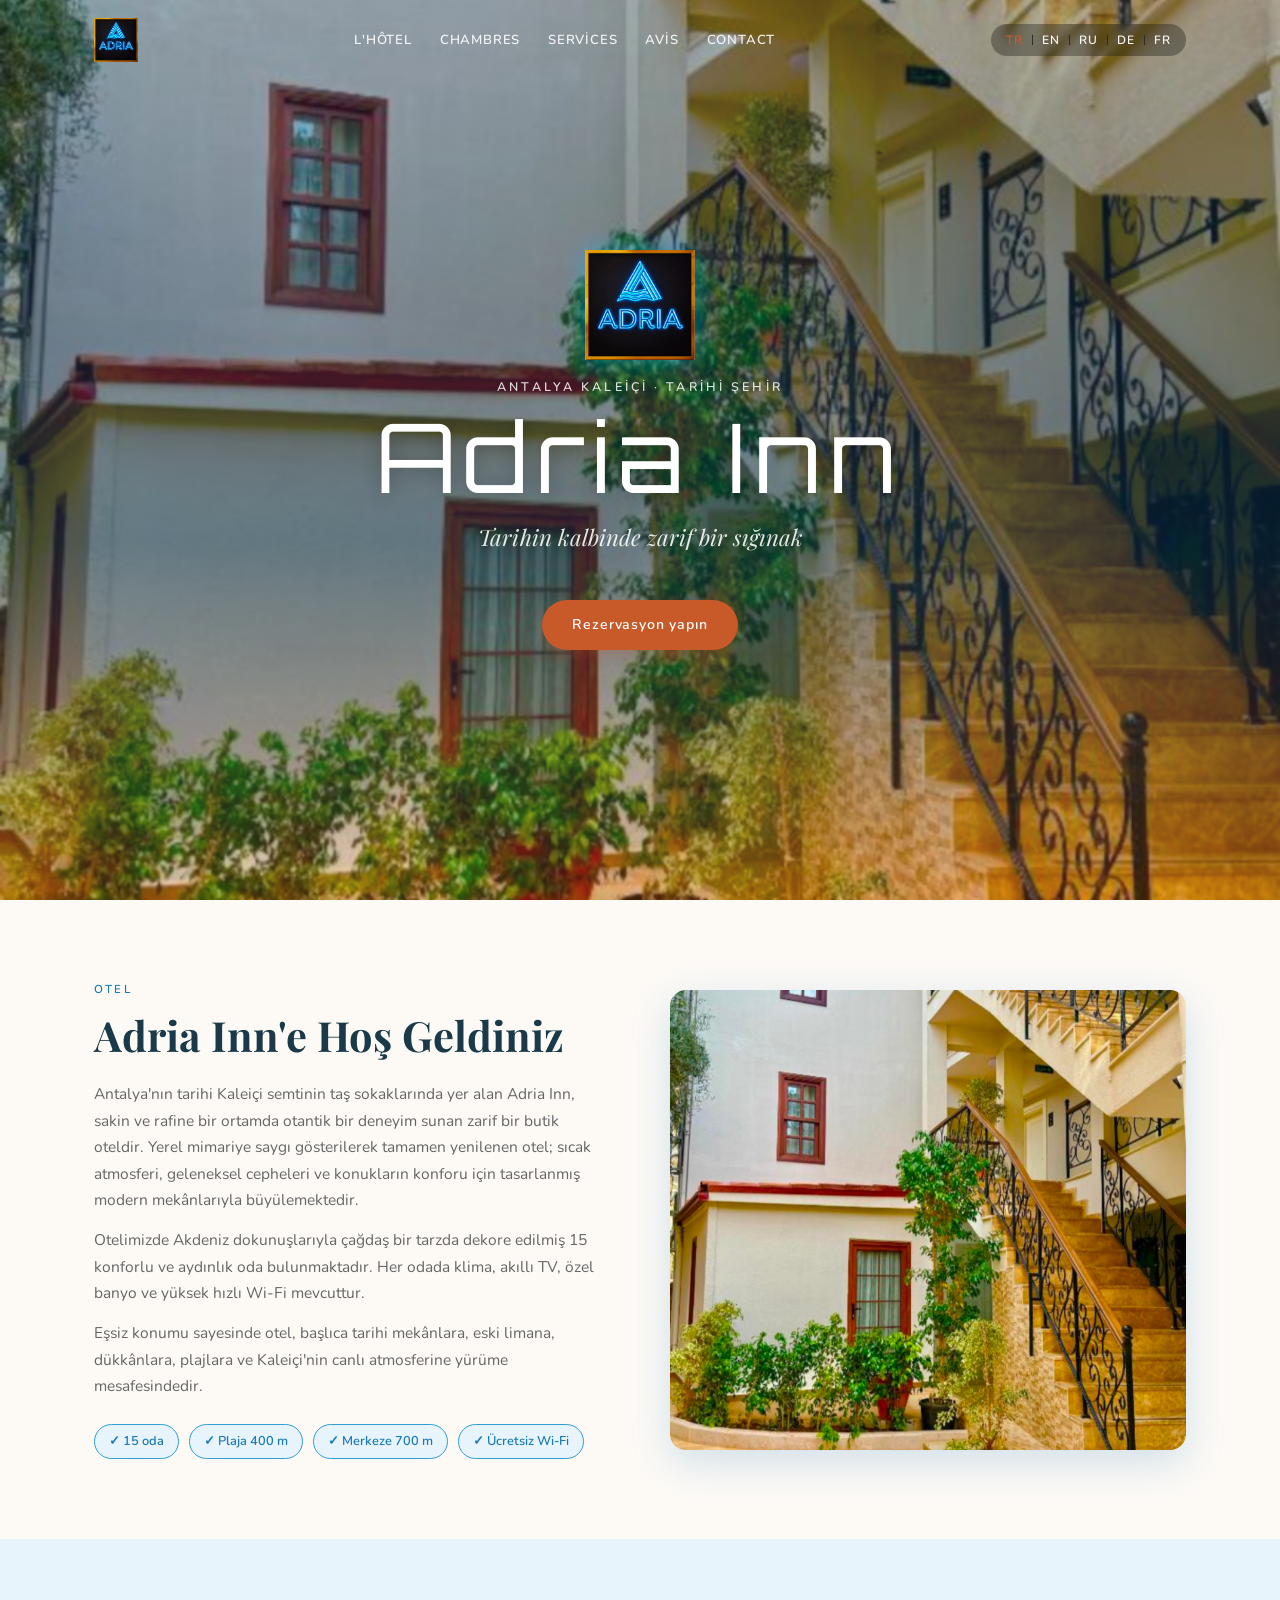
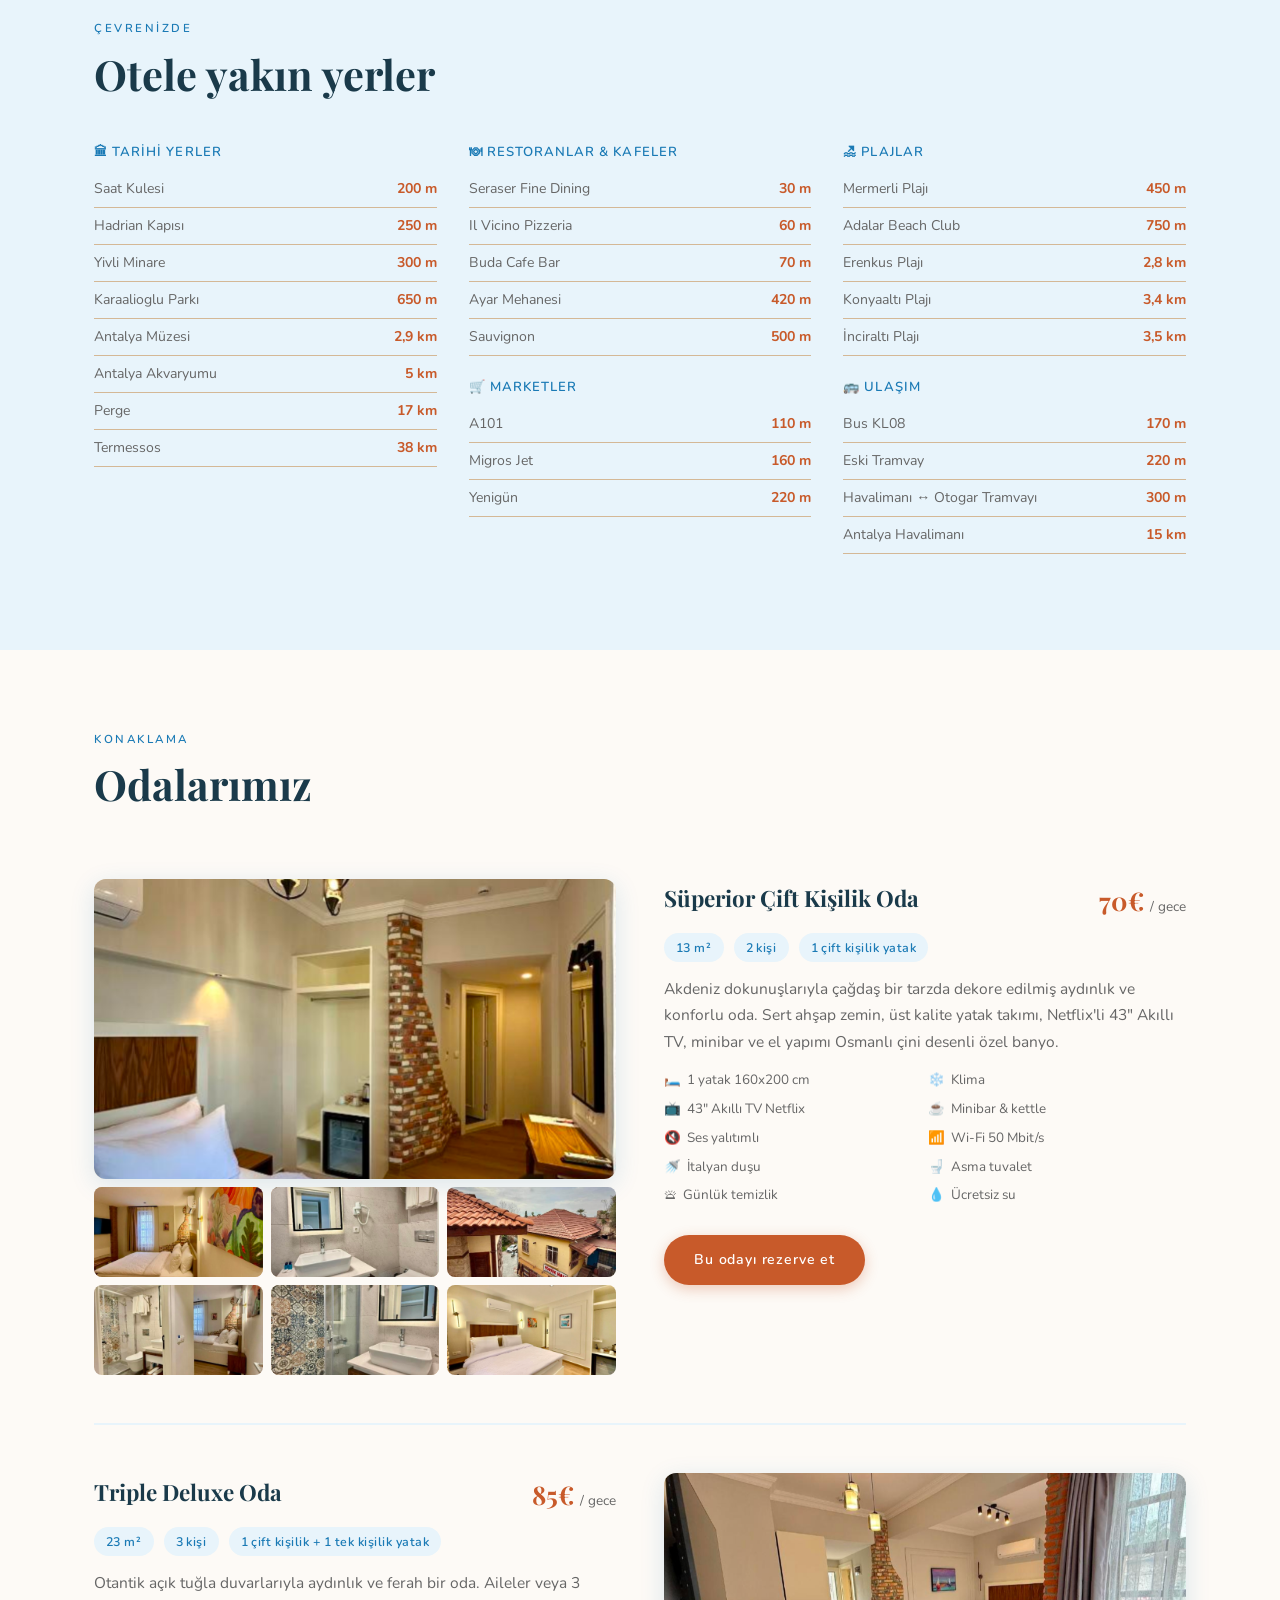
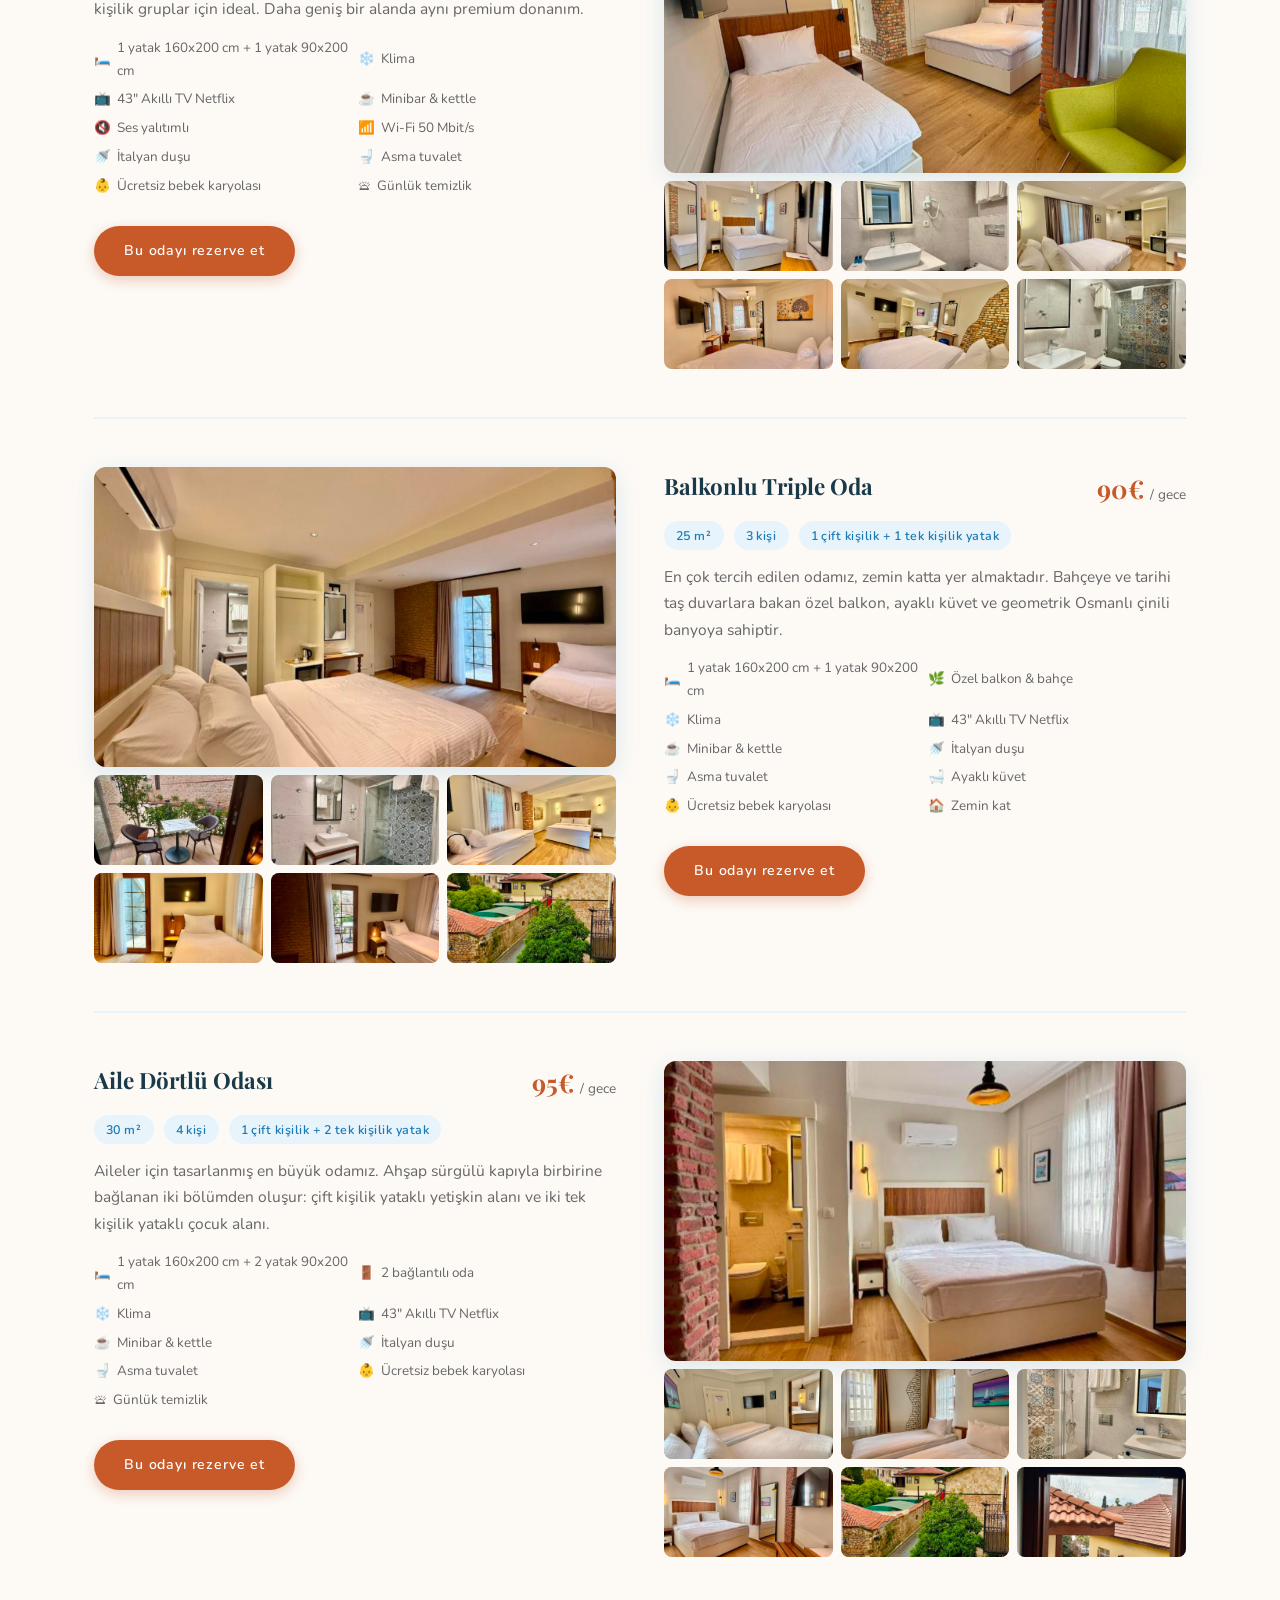
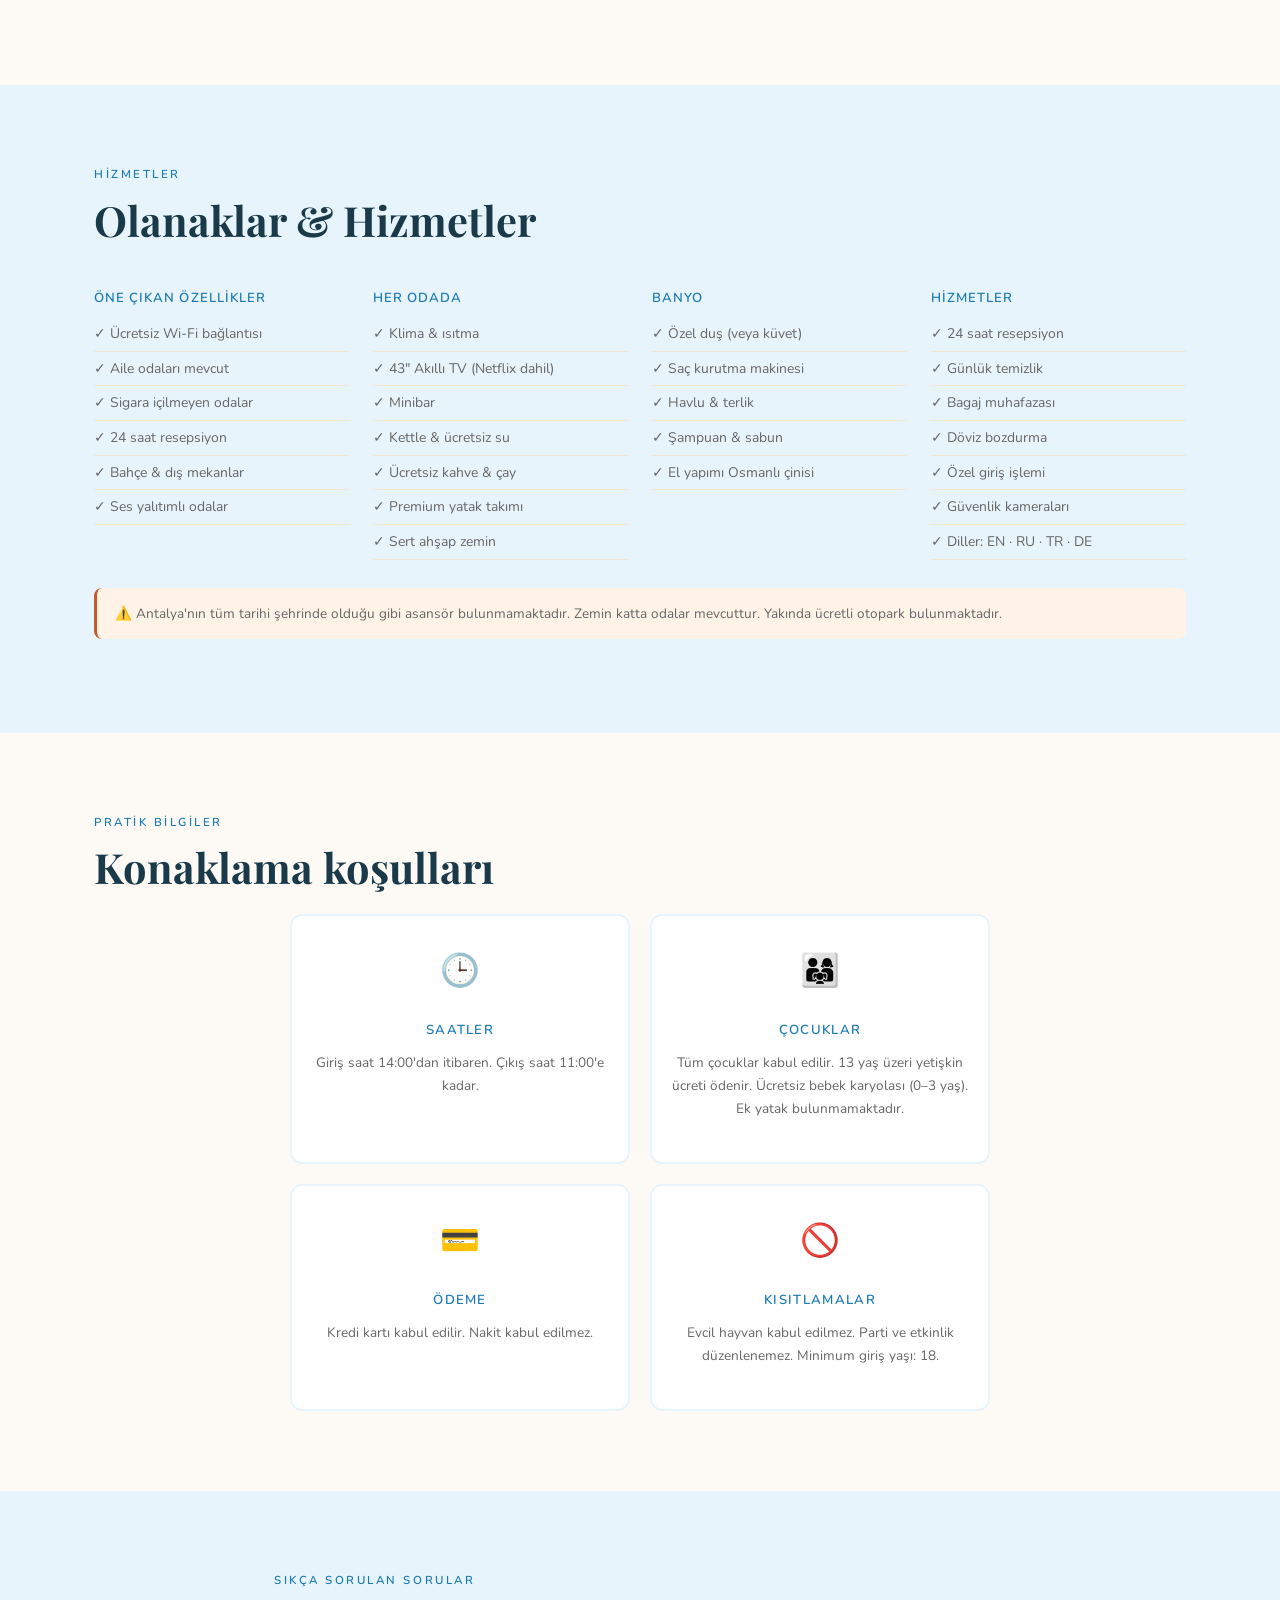
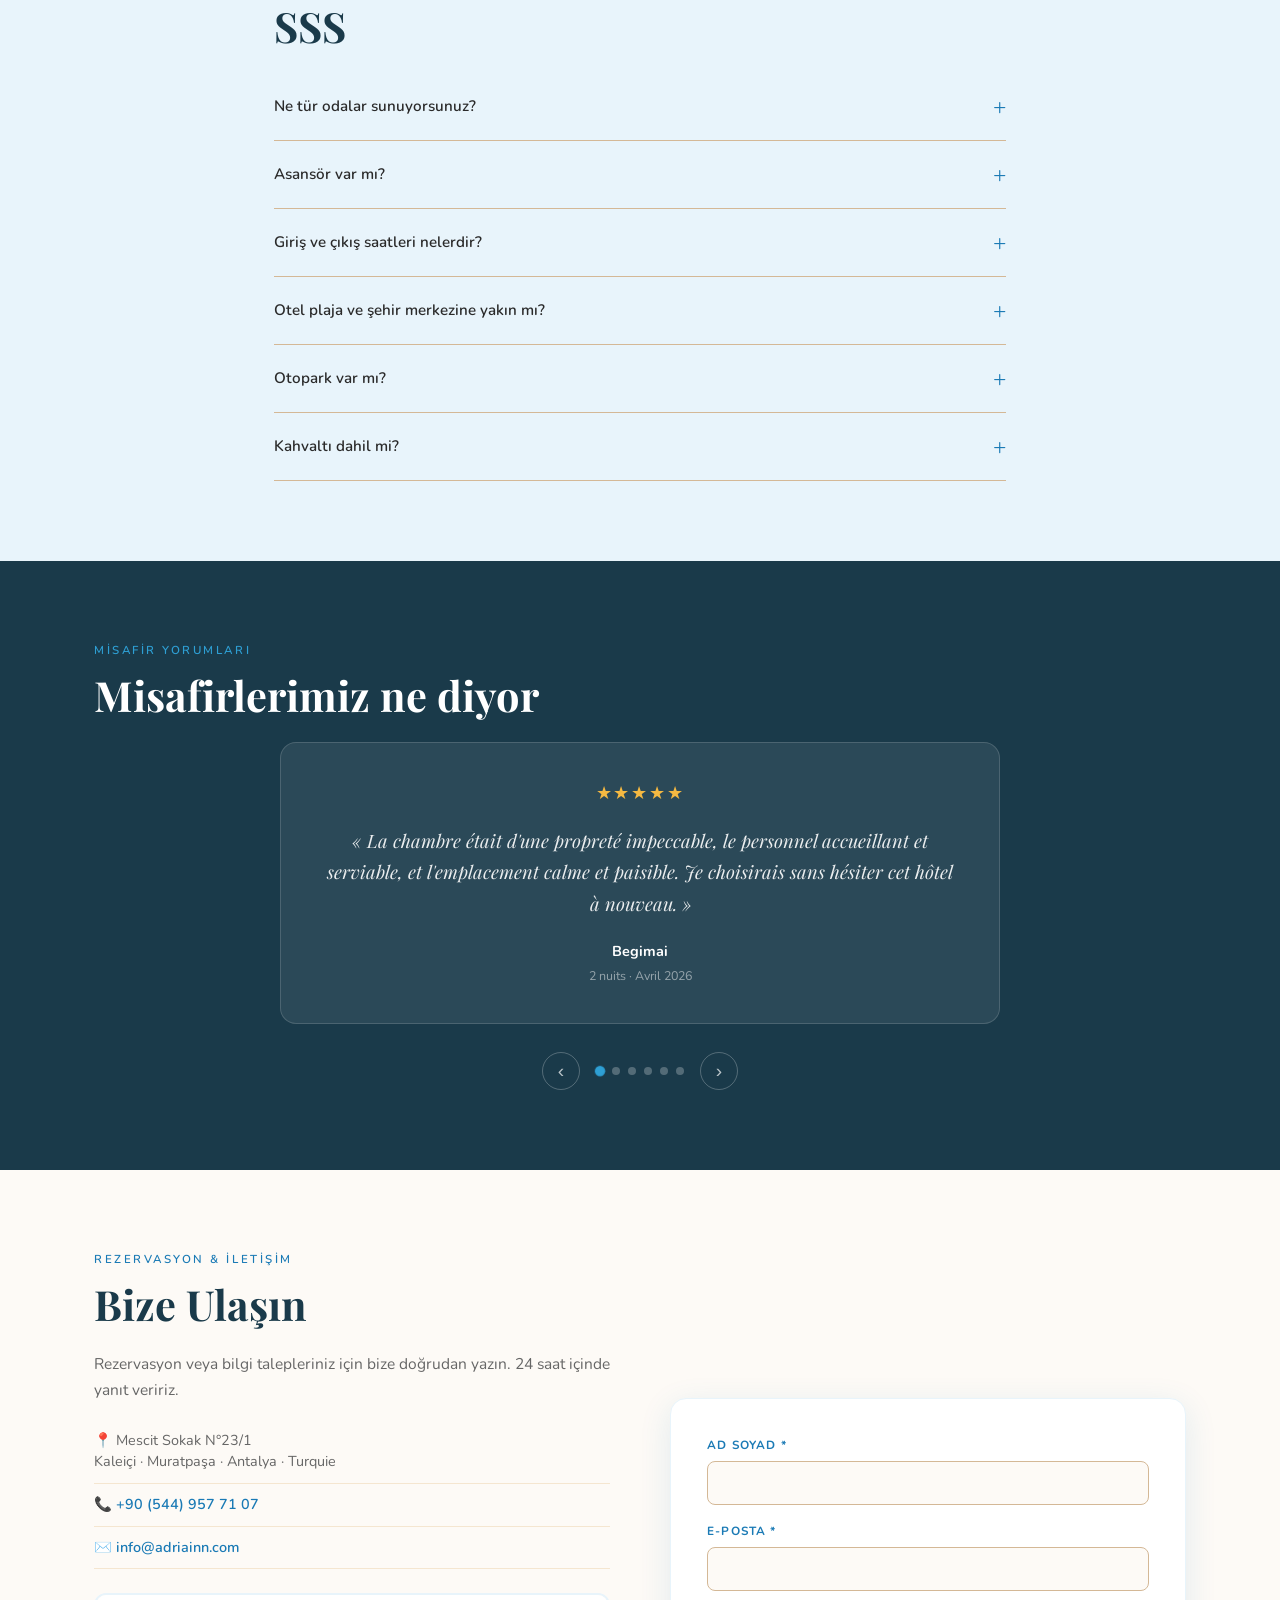
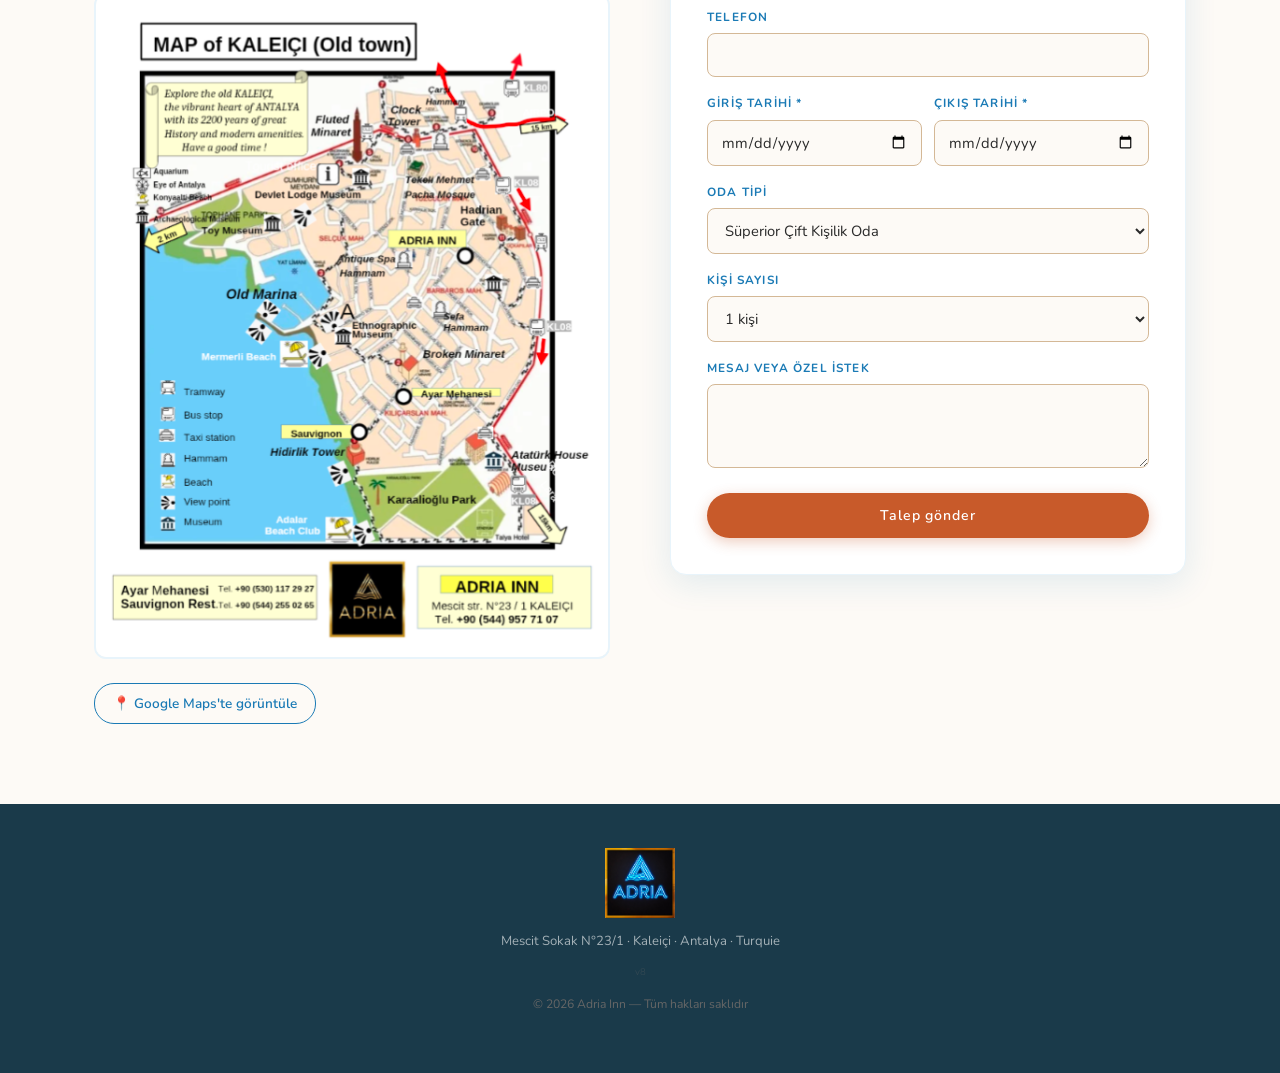
==== commit 47168b10: "Rename index2-1.html to index.html" ====
--- a/index.html
+++ b/index.html
@@ -6,7 +6,7 @@
   <meta name="viewport" content="width=device-width, initial-scale=1.0" />
   <title>Adria Inn – Vieille ville d'Antalya, Kaleiçi</title>
   <meta name="description" content="Hôtel de charme au cœur de Kaleiçi, vieille ville historique d'Antalya. 15 chambres modernes, emplacement exceptionnel, à 400 m de la plage." />
-  <link rel="stylesheet" href="style.css" />
+  <link rel="stylesheet" href="style-med.css" />
   <link href="https://fonts.googleapis.com/css2?family=Cormorant+Garamond:ital,wght@0,400;0,600;1,400&family=Jost:wght@300;400;500&family=Orbitron:wght@400;600&display=swap" rel="stylesheet" />
 </head>
 <body>
@@ -15,7 +15,7 @@
   <header id="header">
     <div class="nav-inner">
       <a href="#accueil" class="logo">
-        <img src="images/hotel/logo-adria.png" alt="Adria Inn" class="logo-img" />
+        <img src="images/hôtel/logo-adria.png" alt="Adria Inn" class="logo-img" />
       </a>
       <nav>
         <a href="#presentation">L'hôtel</a>
@@ -42,7 +42,7 @@
   <section id="accueil" class="hero">
     <div class="hero-overlay"></div>
     <div class="hero-content">
-      <img src="images/hotel/logo-adria.png" alt="Adria Inn" class="hero-logo" />
+      <img src="images/hôtel/logo-adria.png" alt="Adria Inn" class="hero-logo" />
       <p class="hero-sub" data-i18n="hero_sub">Vieille ville d'Antalya · Kaleiçi</p>
       <h1 class="hero-title">Adria Inn</h1>
       <p class="hero-tag" data-i18n="hero_tag">Un refuge élégant au cœur de l'histoire</p>
@@ -68,17 +68,17 @@
       </div>
       <div class="img-col">
         <div class="hotel-slider" id="hotelSlider">
-          <div class="hotel-slide active"><img src="images/hotel/cour-escalier.png" alt="Cour intérieure" /></div>
-          <div class="hotel-slide"><img src="images/hotel/escalier.png" alt="Escalier" /></div>
-          <div class="hotel-slide"><img src="images/hotel/balcon-minaret.png" alt="Balcon et minaret" /></div>
-          <div class="hotel-slide"><img src="images/hotel/vue-ensemble.png" alt="Vue ensemble" /></div>
-          <div class="hotel-slide"><img src="images/hotel/allee.png" alt="Allée" /></div>
-          <div class="hotel-slide"><img src="images/hotel/cour-parasol.png" alt="Terrasse" /></div>
-          <div class="hotel-slide"><img src="images/hotel/couloir1.png" alt="Couloir" /></div>
-          <div class="hotel-slide"><img src="images/hotel/couloir2.png" alt="Couloir étage" /></div>
-          <div class="hotel-slide"><img src="images/hotel/vue-rue1.png" alt="Rue de Kaleiçi" /></div>
-          <div class="hotel-slide"><img src="images/hotel/fenetre1.png" alt="Vue depuis la fenêtre" /></div>
-          <div class="hotel-slide"><img src="images/hotel/vue-kaleici.png" alt="Vue sur Kaleiçi" /></div>
+          <div class="hotel-slide active"><img src="images/hôtel/cour-escalier.png" alt="Cour intérieure" /></div>
+          <div class="hotel-slide"><img src="images/hôtel/escalier.png" alt="Escalier" /></div>
+          <div class="hotel-slide"><img src="images/hôtel/balcon-minaret.png" alt="Balcon et minaret" /></div>
+          <div class="hotel-slide"><img src="images/hôtel/vue-ensemble.png" alt="Vue ensemble" /></div>
+          <div class="hotel-slide"><img src="images/hôtel/allee.png" alt="Allée" /></div>
+          <div class="hotel-slide"><img src="images/hôtel/cour-parasol.png" alt="Terrasse" /></div>
+          <div class="hotel-slide"><img src="images/hôtel/couloir1.png" alt="Couloir" /></div>
+          <div class="hotel-slide"><img src="images/hôtel/couloir2.png" alt="Couloir étage" /></div>
+          <div class="hotel-slide"><img src="images/hôtel/vue-rue1.png" alt="Rue de Kaleiçi" /></div>
+          <div class="hotel-slide"><img src="images/hôtel/fenetre1.png" alt="Vue depuis la fenêtre" /></div>
+          <div class="hotel-slide"><img src="images/hôtel/vue-kaleici.png" alt="Vue sur Kaleiçi" /></div>
         </div>
       </div>
     </div>
@@ -155,15 +155,15 @@
         <div class="room-photos">
           <div class="room-main">
             <!-- ════ PHOTO PRINCIPALE : changer le nom du fichier ci-dessous ════ -->
-            <img id="main-photo-double" src="images/chambres/double-01.png" alt="Chambre Double Supérieure" />
+            <img id="main-photo-double" src="images/chambre/double/double-01.png" alt="Chambre Double Supérieure" />
           </div>
           <div class="room-thumbs">
-            <img src="images/chambres/double-02.png" alt="" />
-            <img src="images/chambres/double-sdb1.png" alt="" />
-            <img src="images/hotel/vue-rue1.png" alt="" />
-            <img src="images/chambres/double-entree.png" alt="" />
-            <img src="images/chambres/double-sdb2.png" alt="" />
-            <img src="images/chambres/double-03.png" alt="" />
+            <img src="images/chambre/double/double-02.png" alt="" />
+            <img src="images/chambre/double/double-sdb1.png" alt="" />
+            <img src="images/hôtel/vue-rue1.png" alt="" />
+            <img src="images/chambre/double/double-entrée.png" alt="" />
+            <img src="images/chambre/double/double-sdb2.png" alt="" />
+            <img src="images/chambre/double/double-03.png" alt="" />
           </div>
         </div>
         <div class="room-info">
@@ -200,15 +200,15 @@
         <div class="room-photos">
           <div class="room-main">
             <!-- ════ PHOTO PRINCIPALE : changer le nom du fichier ci-dessous ════ -->
-            <img id="main-photo-triple-deluxe" src="images/chambres/triple-deluxe-02.png" alt="Chambre Triple Deluxe" />
+            <img id="main-photo-triple-deluxe" src="images/chambre/triple/triple-deluxe-02.png" alt="Chambre Triple Deluxe" />
           </div>
           <div class="room-thumbs">
-            <img src="images/chambres/triple-deluxe-04.png" alt="" />
-            <img src="images/chambres/triple-deluxe-sdb1.png" alt="" />
-            <img src="images/chambres/triple-deluxe-07.png" alt="" />
-            <img src="images/chambres/triple-deluxe-03.png" alt="" />
-            <img src="images/chambres/triple-deluxe-05.png" alt="" />
-            <img src="images/chambres/triple-deluxe-sdb2.png" alt="" />
+            <img src="images/chambre/triple/triple-deluxe-04.png" alt="" />
+            <img src="images/chambre/triple/triple-deluxe-sdb01.png" alt="" />
+            <img src="images/chambre/triple/triple-deluxe-07.png" alt="" />
+            <img src="images/chambre/triple/triple-deluxe-03.png" alt="" />
+            <img src="images/chambre/triple/triple-deluxe-05.png" alt="" />
+            <img src="images/chambre/triple/triple-deluxe-sdb02.png" alt="" />
           </div>
         </div>
         <div class="room-info">
@@ -245,15 +245,15 @@
         <div class="room-photos">
           <div class="room-main">
             <!-- ════ PHOTO PRINCIPALE : changer le nom du fichier ci-dessous ════ -->
-            <img id="main-photo-triple-balcon" src="images/chambres/balcon-01.png" alt="Chambre Triple avec Balcon" />
+            <img id="main-photo-triple-balcon" src="images/chambre/balcon/balcon-01.png" alt="Chambre Triple avec Balcon" />
           </div>
           <div class="room-thumbs">
-            <img src="images/chambres/balcon-terrasse.png" alt="" />
-            <img src="images/chambres/balcon-sdb.png" alt="" />
-            <img src="images/chambres/balcon-02.png" alt="" />
-            <img src="images/chambres/balcon-03.png" alt="" />
-            <img src="images/chambres/balcon-04.png" alt="" />
-            <img src="images/hotel/vue-kaleici.png" alt="" />
+            <img src="images/chambre/balcon/balcon-terrasse.png" alt="" />
+            <img src="images/chambre/balcon/balcon-sdb.png" alt="" />
+            <img src="images/chambre/balcon/balcon-02.png" alt="" />
+            <img src="images/chambre/balcon/balcon-03.png" alt="" />
+            <img src="images/chambre/balcon/balcon-04.png" alt="" />
+            <img src="images/hôtel/vue-kaleici.png" alt="" />
           </div>
         </div>
         <div class="room-info">
@@ -290,15 +290,15 @@
         <div class="room-photos">
           <div class="room-main">
             <!-- ════ PHOTO PRINCIPALE : changer le nom du fichier ci-dessous ════ -->
-            <img id="main-photo-familiale" src="images/chambres/familiale-01.png" alt="Chambre Quadruple Familiale" />
+            <img id="main-photo-familiale" src="images/chambre/familiale/familiale-01.png" alt="Chambre Quadruple Familiale" />
           </div>
           <div class="room-thumbs">
-            <img src="images/chambres/familiale-04.png" alt="" />
-            <img src="images/chambres/familiale-05.png" alt="" />
-            <img src="images/chambres/familiale-sdb.png" alt="" />
-            <img src="images/chambres/familiale-02.png" alt="" />
-            <img src="images/hotel/vue-kaleici.png" alt="" />
-            <img src="images/hotel/fenetre2.png" alt="" />
+            <img src="images/chambre/familiale/familiale-04.png" alt="" />
+            <img src="images/chambre/familiale/familiale-05.png" alt="" />
+            <img src="images/chambre/familiale/familiale-sdb.png" alt="" />
+            <img src="images/chambre/familiale/familiale-02.png" alt="" />
+            <img src="images/hôtel/vue-kaleici.png" alt="" />
+            <img src="images/hôtel/fenetre2.png" alt="" />
           </div>
         </div>
         <div class="room-info">
@@ -577,7 +577,7 @@
           <li>✉️ <a href="mailto:info@adriainn.com">info@adriainn.com</a></li>
         </ul>
         <div class="carte-touristique">
-          <img src="images/hotel/carte-kaleici.png" alt="Carte de Kaleiçi – Adria Inn" />
+          <img src="images/hôtel/carte-kaleici.png" alt="Carte de Kaleiçi – Adria Inn" />
         </div>
         <a href="https://maps.google.com/?q=Mescit+Sokak+23/1+Kaleici+Antalya" target="_blank" class="btn-gmaps" data-i18n="gmaps_btn">📍 Voir sur Google Maps</a>
       </div>
@@ -637,7 +637,7 @@
   <!-- ========== FOOTER ========== -->
   <footer class="footer">
     <div class="container footer-inner">
-      <img src="images/hotel/logo-adria.png" alt="Adria Inn" class="footer-logo-img" />
+      <img src="images/hôtel/logo-adria.png" alt="Adria Inn" class="footer-logo-img" />
       <p class="footer-address">Mescit Sokak N°23/1 · Kaleiçi · Antalya · Turquie</p>
       <p class="footer-copy" style="font-size:0.6rem;opacity:0.3">v8</p>
       <p class="footer-copy">© <span id="year"></span> Adria Inn — <span data-i18n="footer_droits">Tous droits réservés</span></p>
--- a/style-med.css
+++ b/style-med.css
@@ -0,0 +1,724 @@
+/* =============================================
+   ADRIA INN – style-med.css
+   Direction Méditerranéenne : azur, blanc, terracotta vif
+   Typographie : Playfair Display + Nunito
+   ============================================= */
+
+@import url('https://fonts.googleapis.com/css2?family=Playfair+Display:ital,wght@0,400;0,700;1,400&family=Nunito:wght@300;400;600&display=swap');
+
+:root {
+  --azure:      #1a7ab5;
+  --azure-lt:   #2e9fd4;
+  --azure-pale: #e8f4fb;
+  --terra:      #c85a2a;
+  --terra-lt:   #e07040;
+  --sand:       #f5e6d0;
+  --sand-dark:  #d4b896;
+  --olive:      #7a9e5a;
+  --white:      #ffffff;
+  --cream:      #fdfaf6;
+  --text:       #2a2a2a;
+  --text-lt:    #666666;
+  --dark:       #1a3a4a;
+  --radius:     8px;
+  --ease:       0.3s ease;
+  --shadow:     0 4px 24px rgba(26,122,181,0.1);
+}
+
+*, *::before, *::after { box-sizing: border-box; margin: 0; padding: 0; }
+html { scroll-behavior: smooth; }
+
+body {
+  font-family: 'Nunito', sans-serif;
+  font-weight: 400;
+  color: var(--text);
+  background: var(--cream);
+  font-size: 16px;
+  line-height: 1.7;
+  -webkit-font-smoothing: antialiased;
+}
+
+img { display: block; width: 100%; height: 100%; object-fit: cover; }
+a { color: inherit; text-decoration: none; }
+ul { list-style: none; }
+
+/* ── CONTAINERS ── */
+.container {
+  max-width: 1140px;
+  margin: 0 auto;
+  padding: 0 24px;
+}
+
+.section { padding: 80px 0; }
+.bg-sand { background: var(--azure-pale); }
+.bg-dark { background: var(--dark); }
+
+.two-col {
+  display: grid;
+  grid-template-columns: 1fr 1fr;
+  gap: 60px;
+  align-items: center;
+}
+
+/* ── TYPOGRAPHIE ── */
+.label {
+  display: block;
+  font-size: 0.72rem;
+  font-weight: 600;
+  letter-spacing: 0.22em;
+  text-transform: uppercase;
+  color: var(--azure);
+  margin-bottom: 10px;
+}
+.label.light { color: var(--azure-lt); }
+
+h2 {
+  font-family: 'Playfair Display', serif;
+  font-size: clamp(1.9rem, 4vw, 2.6rem);
+  font-weight: 700;
+  color: var(--dark);
+  margin-bottom: 22px;
+  line-height: 1.2;
+}
+h2.light { color: #fff; }
+
+h3 {
+  font-family: 'Playfair Display', serif;
+  font-size: 1.4rem;
+  font-weight: 700;
+  color: var(--dark);
+}
+
+h4 {
+  font-size: 0.82rem;
+  font-weight: 600;
+  letter-spacing: 0.08em;
+  text-transform: uppercase;
+  color: var(--azure);
+  margin: 20px 0 8px;
+}
+
+p { color: var(--text-lt); font-size: 0.97rem; margin-bottom: 14px; }
+
+/* ── BOUTONS ── */
+.btn-primary {
+  display: inline-block;
+  background: var(--terra);
+  color: #fff;
+  padding: 13px 30px;
+  border-radius: 30px;
+  font-family: 'Nunito', sans-serif;
+  font-weight: 600;
+  font-size: 0.88rem;
+  letter-spacing: 0.06em;
+  border: none;
+  cursor: pointer;
+  transition: background var(--ease), transform var(--ease), box-shadow var(--ease);
+  margin-top: 8px;
+  box-shadow: 0 4px 14px rgba(200,90,42,0.3);
+}
+.btn-primary:hover {
+  background: var(--terra-lt);
+  transform: translateY(-2px);
+  box-shadow: 0 6px 20px rgba(200,90,42,0.4);
+}
+.btn-full { display: block; width: 100%; text-align: center; }
+
+/* ── NAVIGATION ── */
+#header {
+  position: fixed;
+  top: 0; left: 0; right: 0;
+  z-index: 100;
+  transition: background var(--ease), box-shadow var(--ease);
+}
+#header.scrolled {
+  background: rgba(255,255,255,0.97);
+  box-shadow: 0 2px 20px rgba(26,122,181,0.12);
+}
+
+.nav-inner {
+  display: flex;
+  align-items: center;
+  justify-content: space-between;
+  max-width: 1140px;
+  margin: 0 auto;
+  padding: 18px 24px;
+}
+
+.logo { display: flex; align-items: center; }
+.logo-img {
+  height: 44px;
+  width: auto;
+  object-fit: contain;
+  transition: opacity var(--ease);
+}
+.logo-img:hover { opacity: 0.85; }
+
+nav { display: flex; gap: 28px; }
+nav a {
+  font-size: 0.82rem;
+  font-weight: 600;
+  letter-spacing: 0.06em;
+  text-transform: uppercase;
+  color: rgba(255,255,255,0.9);
+  transition: color var(--ease);
+}
+#header.scrolled nav a { color: var(--text-lt); }
+nav a:hover { color: var(--terra-lt) !important; }
+
+.lang-switcher {
+  display: flex;
+  align-items: center;
+  gap: 5px;
+  font-size: 0.72rem;
+  background: rgba(0,0,0,0.3);
+  padding: 6px 12px;
+  border-radius: 20px;
+  backdrop-filter: blur(4px);
+}
+#header.scrolled .lang-switcher {
+  background: transparent;
+  padding: 0;
+}
+
+.lang-btn {
+  background: none;
+  border: none;
+  cursor: pointer;
+  font-family: 'Nunito', sans-serif;
+  font-size: 0.75rem;
+  font-weight: 600;
+  letter-spacing: 0.08em;
+  color: rgba(255,255,255,0.95);
+  padding: 2px 3px;
+  transition: color var(--ease);
+}
+#header.scrolled .lang-btn { color: var(--text-lt); }
+.lang-btn:hover, .lang-btn.active { color: var(--terra) !important; }
+
+/* ── HERO ── */
+.hero {
+  position: relative;
+  height: 100vh;
+  min-height: 580px;
+  display: flex;
+  align-items: center;
+  justify-content: center;
+  text-align: center;
+  background: url('images/hôtel/cour-escalier.png') center center / cover no-repeat;
+  background-color: #1a6a8a;
+}
+.hero-overlay {
+  position: absolute;
+  inset: 0;
+  background: linear-gradient(
+    to bottom,
+    rgba(10,40,70,0.3) 0%,
+    rgba(10,50,80,0.55) 60%,
+    rgba(200,90,42,0.25) 100%
+  );
+}
+.hero-content {
+  position: relative;
+  z-index: 2;
+  color: #fff;
+  padding: 24px;
+  animation: fadeUp 0.9s ease both;
+}
+@keyframes fadeUp {
+  from { opacity: 0; transform: translateY(26px); }
+  to   { opacity: 1; transform: translateY(0); }
+}
+
+.hero-logo {
+  width: 110px;
+  height: auto;
+  object-fit: contain;
+  margin: 0 auto 16px;
+  display: block;
+  filter: drop-shadow(0 0 12px rgba(0,180,255,0.5));
+}
+
+.hero-sub {
+  font-size: 0.78rem;
+  letter-spacing: 0.25em;
+  text-transform: uppercase;
+  color: rgba(255,255,255,0.85);
+  margin-bottom: 10px;
+  font-weight: 600;
+}
+.hero-title {
+  font-family: 'Orbitron', sans-serif;
+  font-size: clamp(3rem, 9vw, 6rem);
+  font-weight: 400;
+  letter-spacing: 0.08em;
+  line-height: 1;
+  margin-bottom: 14px;
+  color: #fff;
+  text-shadow: 0 2px 20px rgba(0,0,0,0.3);
+}
+.hero-tag {
+  font-family: 'Playfair Display', serif;
+  font-style: italic;
+  font-size: clamp(1.1rem, 2.5vw, 1.4rem);
+  color: rgba(255,255,255,0.88);
+  margin-bottom: 36px;
+}
+
+/* ── PRÉSENTATION ── */
+.img-col {
+  height: 460px;
+  border-radius: 16px;
+  overflow: hidden;
+  background: var(--sand);
+  box-shadow: 0 12px 40px rgba(26,122,181,0.2);
+}
+
+.hotel-slider {
+  position: relative;
+  width: 100%;
+  height: 100%;
+}
+.hotel-slide {
+  position: absolute;
+  inset: 0;
+  opacity: 0;
+  transition: opacity 0.8s ease;
+}
+.hotel-slide.active { opacity: 1; }
+.hotel-slide img { width: 100%; height: 100%; object-fit: cover; }
+
+.badges {
+  display: flex;
+  flex-wrap: wrap;
+  gap: 10px;
+  margin-top: 24px;
+}
+.badges span {
+  background: var(--azure-pale);
+  border: 1.5px solid var(--azure-lt);
+  padding: 6px 14px;
+  border-radius: 20px;
+  font-size: 0.8rem;
+  color: var(--azure);
+  font-weight: 600;
+}
+
+/* ── PROXIMITÉ ── */
+.proximite-grid {
+  display: grid;
+  grid-template-columns: repeat(3, 1fr);
+  gap: 32px;
+  margin-top: 8px;
+}
+.prox-col ul { margin-bottom: 16px; }
+.prox-col li {
+  display: flex;
+  justify-content: space-between;
+  padding: 6px 0;
+  border-bottom: 1px solid var(--sand-dark);
+  font-size: 0.88rem;
+  color: var(--text-lt);
+}
+.prox-col li span {
+  font-weight: 700;
+  color: var(--terra);
+  white-space: nowrap;
+}
+
+/* ── CHAMBRES ── */
+.room-block {
+  display: grid;
+  grid-template-columns: 1fr 1fr;
+  gap: 48px;
+  align-items: start;
+  padding: 48px 0;
+  border-bottom: 2px solid var(--azure-pale);
+}
+.room-block:last-child { border-bottom: none; }
+.room-block.reverse .room-photos { order: 2; }
+.room-block.reverse .room-info  { order: 1; }
+
+.room-main {
+  height: 300px;
+  border-radius: 12px;
+  overflow: hidden;
+  background: var(--sand);
+  margin-bottom: 8px;
+  box-shadow: 0 6px 24px rgba(26,122,181,0.15);
+}
+.room-thumbs {
+  display: grid;
+  grid-template-columns: repeat(3, 1fr);
+  gap: 8px;
+}
+.room-thumbs img {
+  height: 90px;
+  border-radius: 8px;
+  background: var(--sand-dark);
+  object-fit: cover;
+  transition: transform var(--ease);
+}
+.room-thumbs img:hover { transform: scale(1.04); }
+
+.room-header {
+  display: flex;
+  justify-content: space-between;
+  align-items: flex-start;
+  margin-bottom: 10px;
+  gap: 12px;
+}
+.room-price {
+  font-family: 'Playfair Display', serif;
+  font-size: 1.6rem;
+  font-weight: 700;
+  color: var(--terra);
+  white-space: nowrap;
+}
+.room-price span {
+  font-size: 0.85rem;
+  font-weight: 400;
+  color: var(--text-lt);
+  font-family: 'Nunito', sans-serif;
+}
+
+.room-specs {
+  display: flex;
+  gap: 10px;
+  flex-wrap: wrap;
+  margin-bottom: 14px;
+}
+.room-specs span {
+  font-size: 0.78rem;
+  font-weight: 600;
+  letter-spacing: 0.04em;
+  color: var(--azure);
+  background: var(--azure-pale);
+  padding: 4px 12px;
+  border-radius: 20px;
+}
+
+.amenities {
+  display: grid;
+  grid-template-columns: 1fr 1fr;
+  gap: 6px;
+  margin: 14px 0 20px;
+}
+.amenities li {
+  font-size: 0.84rem;
+  color: var(--text-lt);
+  display: flex;
+  align-items: center;
+  gap: 6px;
+}
+
+/* ── ÉQUIPEMENTS ── */
+.equip-grid {
+  display: grid;
+  grid-template-columns: repeat(4, 1fr);
+  gap: 24px;
+  margin-top: 8px;
+}
+.equip-col h4 { color: var(--azure); }
+.equip-list li {
+  padding: 5px 0;
+  font-size: 0.87rem;
+  color: var(--text-lt);
+  border-bottom: 1px solid var(--sand);
+}
+.equip-note {
+  margin-top: 28px;
+  padding: 14px 18px;
+  background: #fff3e8;
+  border-radius: var(--radius);
+  font-size: 0.85rem;
+  color: var(--text-lt);
+  border-left: 3px solid var(--terra);
+}
+
+/* ── CONDITIONS ── */
+.conditions-grid {
+  display: grid;
+  grid-template-columns: repeat(2, 1fr);
+  gap: 20px;
+  margin-top: 8px;
+  max-width: 700px;
+  margin-left: auto;
+  margin-right: auto;
+}
+.cond-item {
+  text-align: center;
+  padding: 28px 16px;
+  border: 2px solid var(--azure-pale);
+  border-radius: 12px;
+  transition: border-color var(--ease), background var(--ease), transform var(--ease);
+  background: #fff;
+}
+.cond-item:hover {
+  border-color: var(--azure-lt);
+  background: var(--azure-pale);
+  transform: translateY(-3px);
+}
+.cond-icon { font-size: 2rem; margin-bottom: 10px; }
+.cond-item h4 {
+  font-size: 0.82rem;
+  text-transform: uppercase;
+  letter-spacing: 0.1em;
+  color: var(--azure);
+  margin-bottom: 10px;
+}
+.cond-item p { font-size: 0.85rem; }
+.cond-item strong { color: var(--dark); font-weight: 700; }
+
+/* ── FAQ ── */
+.faq-wrap { max-width: 780px; }
+.faq-list { margin-top: 8px; }
+.faq-item { border-bottom: 1px solid var(--sand-dark); overflow: hidden; }
+.faq-q {
+  width: 100%;
+  background: none;
+  border: none;
+  cursor: pointer;
+  display: flex;
+  justify-content: space-between;
+  align-items: center;
+  padding: 18px 0;
+  font-family: 'Nunito', sans-serif;
+  font-size: 0.95rem;
+  font-weight: 600;
+  color: var(--text);
+  text-align: left;
+  gap: 16px;
+  transition: color var(--ease);
+}
+.faq-q:hover { color: var(--azure); }
+.faq-icon {
+  font-size: 1.4rem;
+  font-weight: 300;
+  color: var(--azure);
+  flex-shrink: 0;
+  transition: transform var(--ease);
+}
+.faq-a {
+  max-height: 0;
+  overflow: hidden;
+  transition: max-height 0.35s ease;
+}
+.faq-a p { font-size: 0.9rem; padding-bottom: 18px; }
+.faq-item.open .faq-a { max-height: 200px; }
+.faq-item.open .faq-icon { transform: rotate(45deg); }
+.faq-item.open .faq-q { color: var(--azure); }
+
+/* ── AVIS ── */
+.reviews-slider { position: relative; margin-top: 16px; }
+.reviews-track { position: relative; min-height: 220px; }
+.review-card {
+  display: none;
+  background: rgba(255,255,255,0.08);
+  border: 1px solid rgba(255,255,255,0.15);
+  border-radius: 16px;
+  padding: 36px 40px;
+  max-width: 720px;
+  margin: 0 auto;
+  text-align: center;
+  animation: fadeUp 0.5s ease both;
+}
+.review-card.active { display: block; }
+.stars { color: #f5b942; font-size: 1.1rem; letter-spacing: 0.1em; margin-bottom: 16px; }
+.review-text {
+  font-family: 'Playfair Display', serif;
+  font-style: italic;
+  font-size: 1.15rem;
+  color: rgba(255,255,255,0.9);
+  line-height: 1.7;
+  margin-bottom: 20px;
+}
+.review-author { display: flex; flex-direction: column; align-items: center; gap: 2px; }
+.review-author strong { color: #fff; font-size: 0.9rem; font-weight: 700; }
+.review-author span { font-size: 0.78rem; color: rgba(255,255,255,0.5); }
+
+.reviews-nav {
+  display: flex;
+  align-items: center;
+  justify-content: center;
+  gap: 16px;
+  margin-top: 28px;
+}
+.rev-btn {
+  background: none;
+  border: 1.5px solid rgba(255,255,255,0.25);
+  color: rgba(255,255,255,0.7);
+  width: 38px; height: 38px;
+  border-radius: 50%;
+  font-size: 1.2rem;
+  cursor: pointer;
+  transition: all var(--ease);
+  display: flex; align-items: center; justify-content: center;
+}
+.rev-btn:hover { border-color: var(--azure-lt); color: var(--azure-lt); }
+.rev-dots { display: flex; gap: 8px; }
+.rev-dot {
+  width: 8px; height: 8px;
+  border-radius: 50%;
+  background: rgba(255,255,255,0.25);
+  border: none;
+  cursor: pointer;
+  transition: background var(--ease), transform var(--ease);
+  padding: 0;
+}
+.rev-dot.active { background: var(--azure-lt); transform: scale(1.3); }
+
+/* ── CONTACT ── */
+.contact-list { margin: 16px 0 24px; }
+.contact-list li {
+  padding: 10px 0;
+  font-size: 0.9rem;
+  color: var(--text-lt);
+  border-bottom: 1px solid var(--sand);
+  line-height: 1.5;
+}
+.contact-list a { color: var(--azure); font-weight: 600; }
+.contact-list a:hover { text-decoration: underline; }
+
+.carte-touristique {
+  border-radius: 12px;
+  overflow: hidden;
+  margin-bottom: 12px;
+  border: 2px solid var(--azure-pale);
+  cursor: pointer;
+}
+.carte-touristique img {
+  width: 100%;
+  height: auto;
+  object-fit: contain;
+  display: block;
+}
+
+.btn-gmaps {
+  display: inline-block;
+  margin-top: 12px;
+  font-size: 0.85rem;
+  font-weight: 600;
+  color: var(--azure);
+  border: 1.5px solid var(--azure);
+  padding: 8px 18px;
+  border-radius: 20px;
+  transition: all var(--ease);
+}
+.btn-gmaps:hover { background: var(--azure); color: #fff; }
+
+/* Lightbox */
+.lightbox {
+  display: none;
+  position: fixed;
+  inset: 0;
+  background: rgba(0,0,0,0.9);
+  z-index: 1000;
+  align-items: center;
+  justify-content: center;
+  cursor: pointer;
+}
+.lightbox.open { display: flex; }
+.lightbox img {
+  max-width: 92vw;
+  max-height: 92vh;
+  object-fit: contain;
+  border-radius: 8px;
+}
+.lightbox-close {
+  position: absolute;
+  top: 20px; right: 24px;
+  color: #fff;
+  font-size: 2rem;
+  cursor: pointer;
+  line-height: 1;
+  opacity: 0.7;
+  transition: opacity var(--ease);
+}
+.lightbox-close:hover { opacity: 1; }
+
+/* ── FORMULAIRE ── */
+.form-col {
+  background: #fff;
+  padding: 36px;
+  border-radius: 16px;
+  box-shadow: 0 8px 32px rgba(26,122,181,0.12);
+  border: 1px solid var(--azure-pale);
+}
+.field { margin-bottom: 16px; }
+.field label {
+  display: block;
+  font-size: 0.74rem;
+  letter-spacing: 0.1em;
+  text-transform: uppercase;
+  color: var(--azure);
+  font-weight: 700;
+  margin-bottom: 6px;
+}
+.field input,
+.field select,
+.field textarea {
+  width: 100%;
+  padding: 11px 13px;
+  border: 1.5px solid var(--sand-dark);
+  border-radius: 8px;
+  font-family: 'Nunito', sans-serif;
+  font-size: 0.92rem;
+  color: var(--text);
+  background: var(--cream);
+  outline: none;
+  transition: border-color var(--ease);
+}
+.field input:focus,
+.field select:focus,
+.field textarea:focus { border-color: var(--azure); }
+.two-col-field {
+  display: grid;
+  grid-template-columns: 1fr 1fr;
+  gap: 12px;
+}
+.form-ok {
+  margin-top: 14px;
+  color: var(--olive);
+  font-size: 0.88rem;
+  text-align: center;
+  font-weight: 600;
+}
+.hidden { display: none !important; }
+
+/* ── FOOTER ── */
+.footer {
+  background: var(--dark);
+  color: rgba(255,255,255,0.45);
+  text-align: center;
+  padding: 44px 24px;
+}
+.footer-logo-img {
+  height: 70px;
+  width: auto;
+  object-fit: contain;
+  margin: 0 auto 12px;
+  display: block;
+}
+.footer-address { font-size: 0.82rem; margin-bottom: 12px; color: rgba(255,255,255,0.6); }
+.footer-copy { font-size: 0.76rem; }
+
+/* ── RESPONSIVE ── */
+@media (max-width: 960px) {
+  .two-col { grid-template-columns: 1fr; gap: 32px; }
+  .room-block { grid-template-columns: 1fr; }
+  .room-block.reverse .room-photos { order: 0; }
+  .room-block.reverse .room-info  { order: 0; }
+  .equip-grid { grid-template-columns: repeat(2, 1fr); }
+  .proximite-grid { grid-template-columns: 1fr; }
+  nav { display: none; }
+}
+
+@media (max-width: 600px) {
+  .section { padding: 60px 0; }
+  .equip-grid { grid-template-columns: 1fr; }
+  .amenities { grid-template-columns: 1fr; }
+  .form-col { padding: 22px 16px; }
+  .two-col-field { grid-template-columns: 1fr; }
+  .review-card { padding: 24px 20px; }
+}
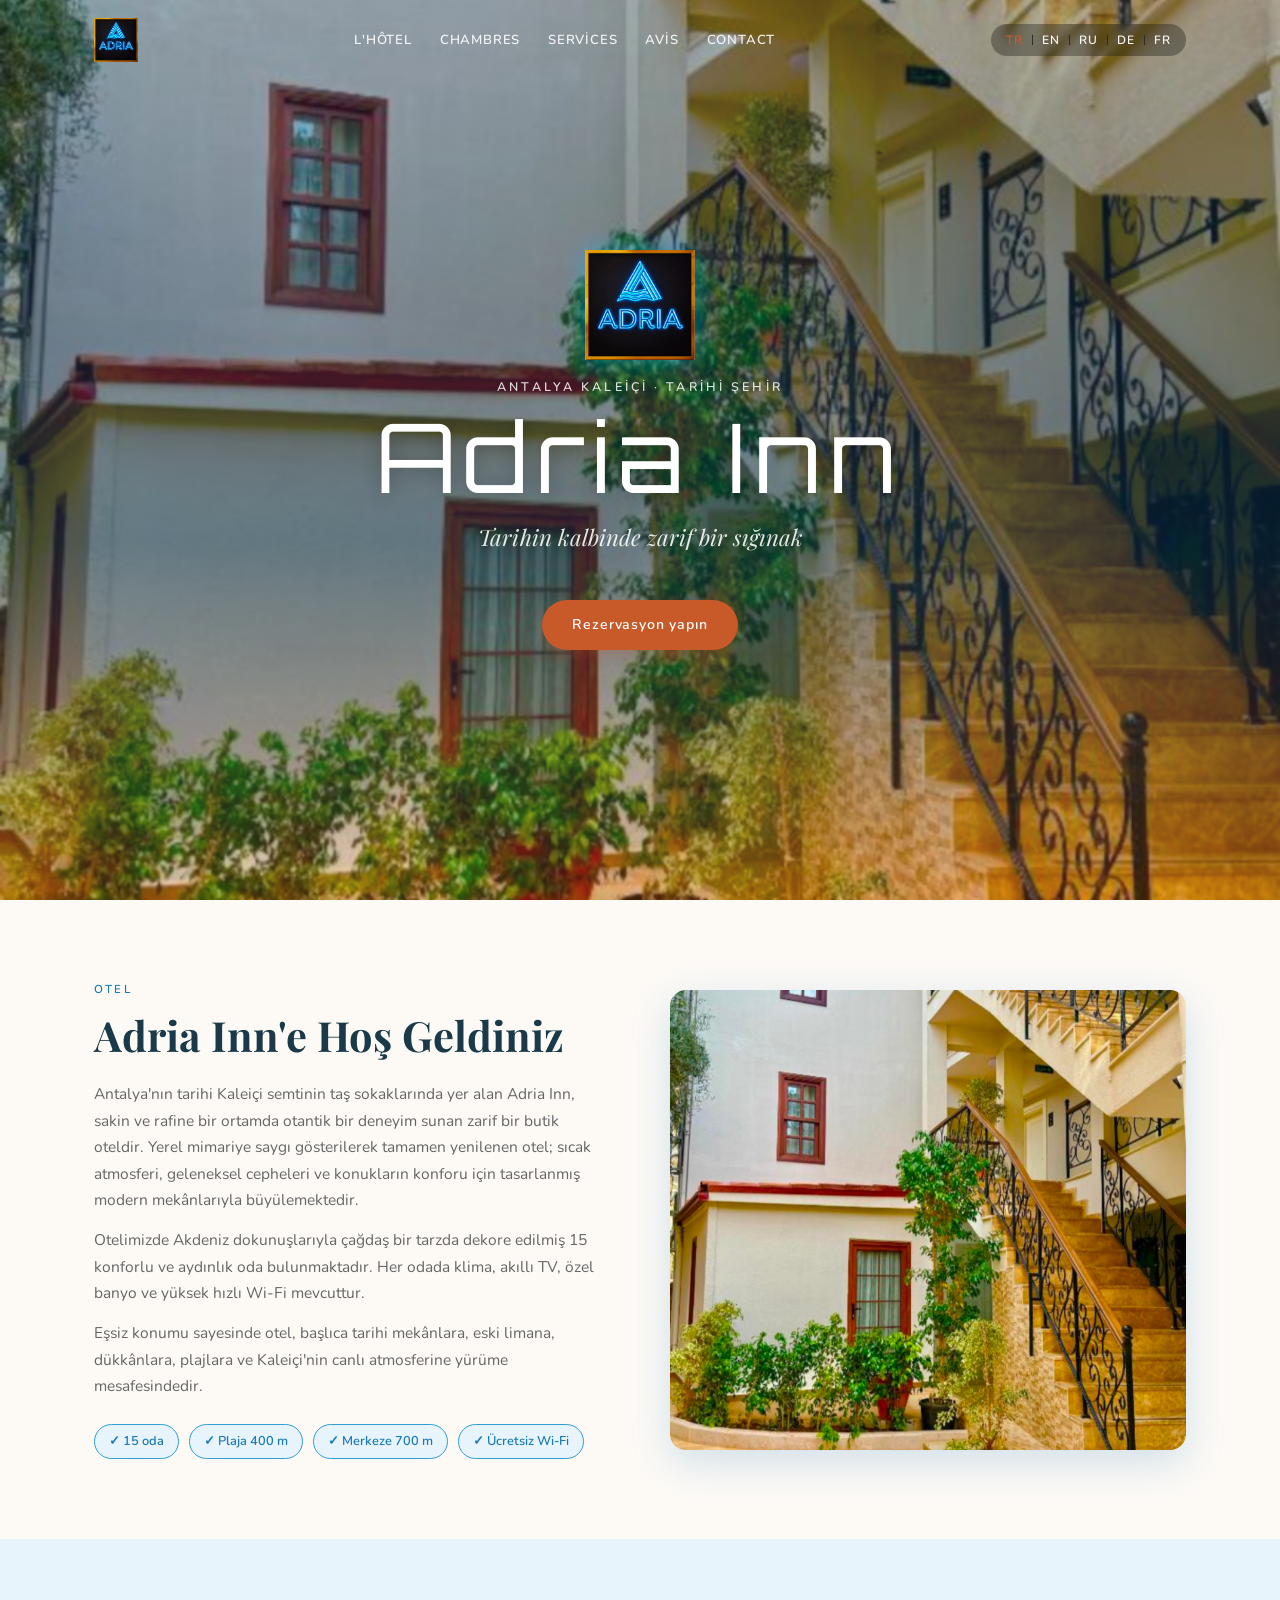
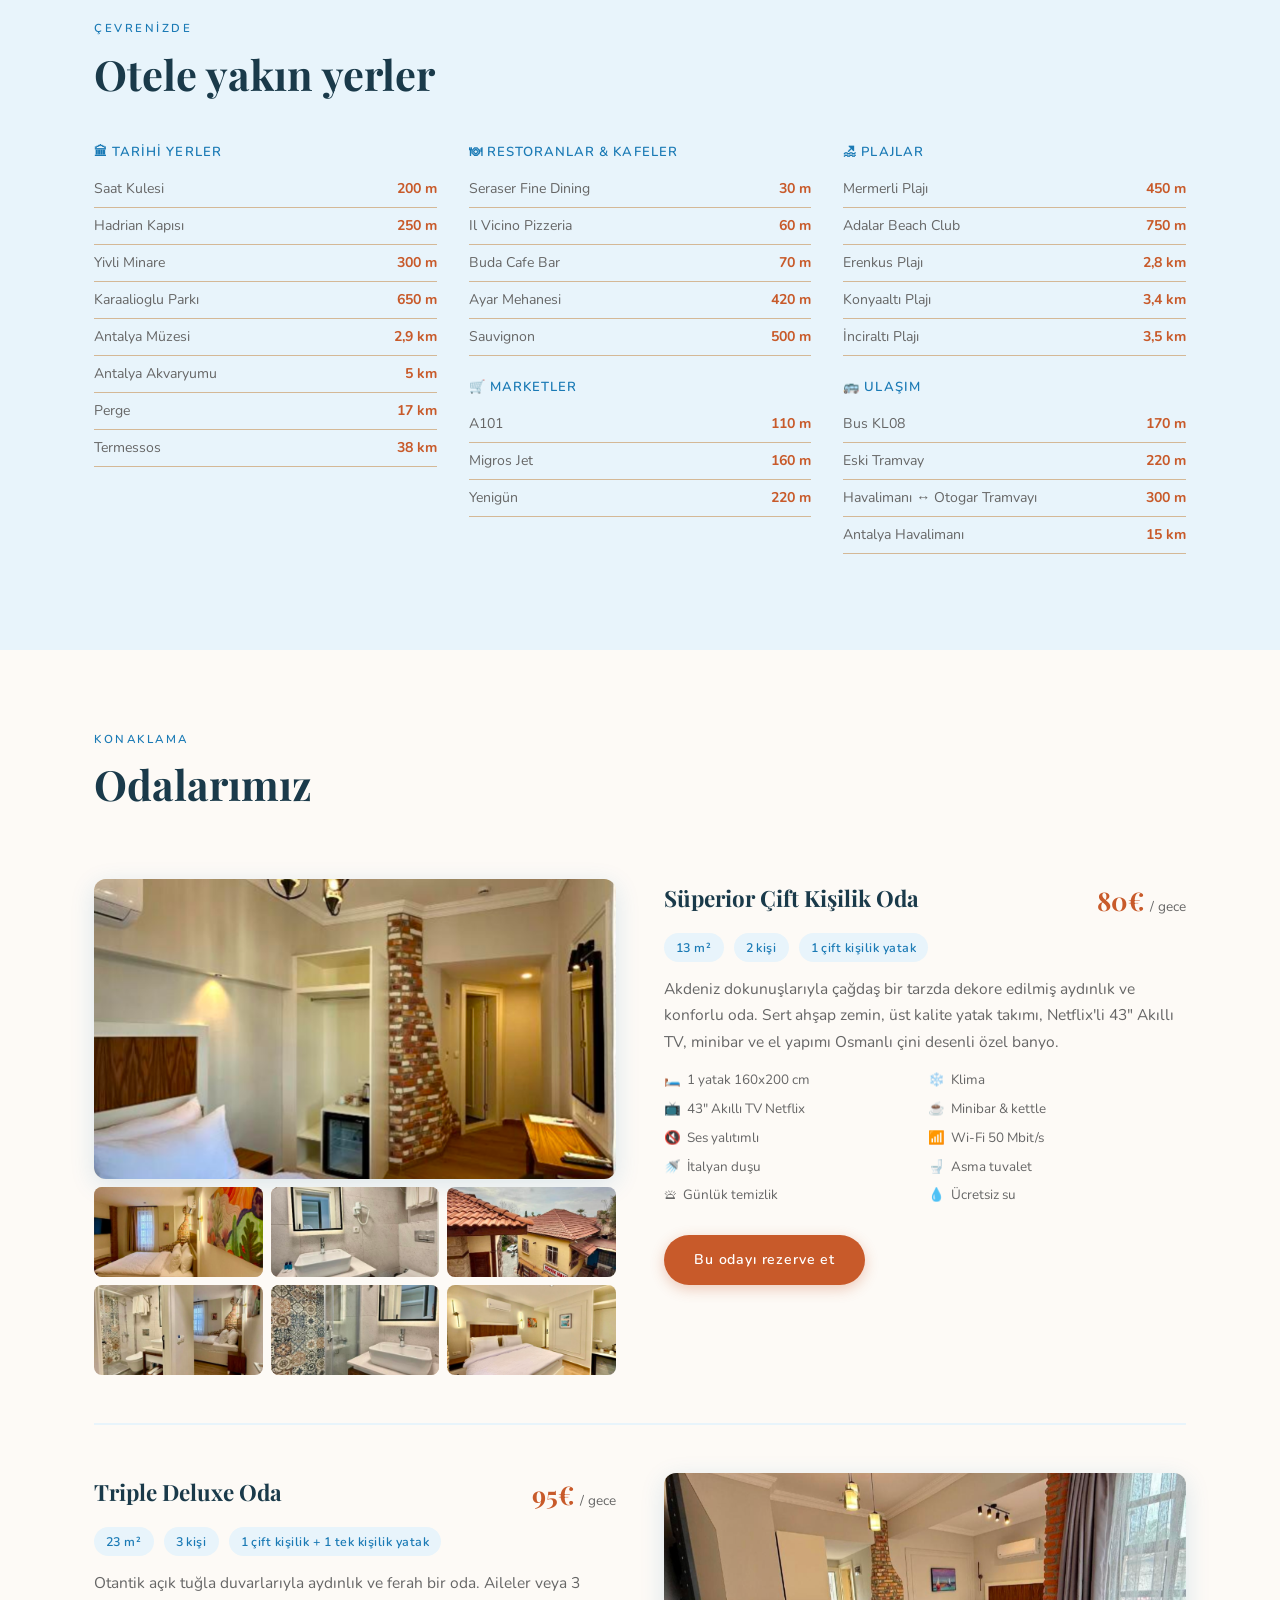
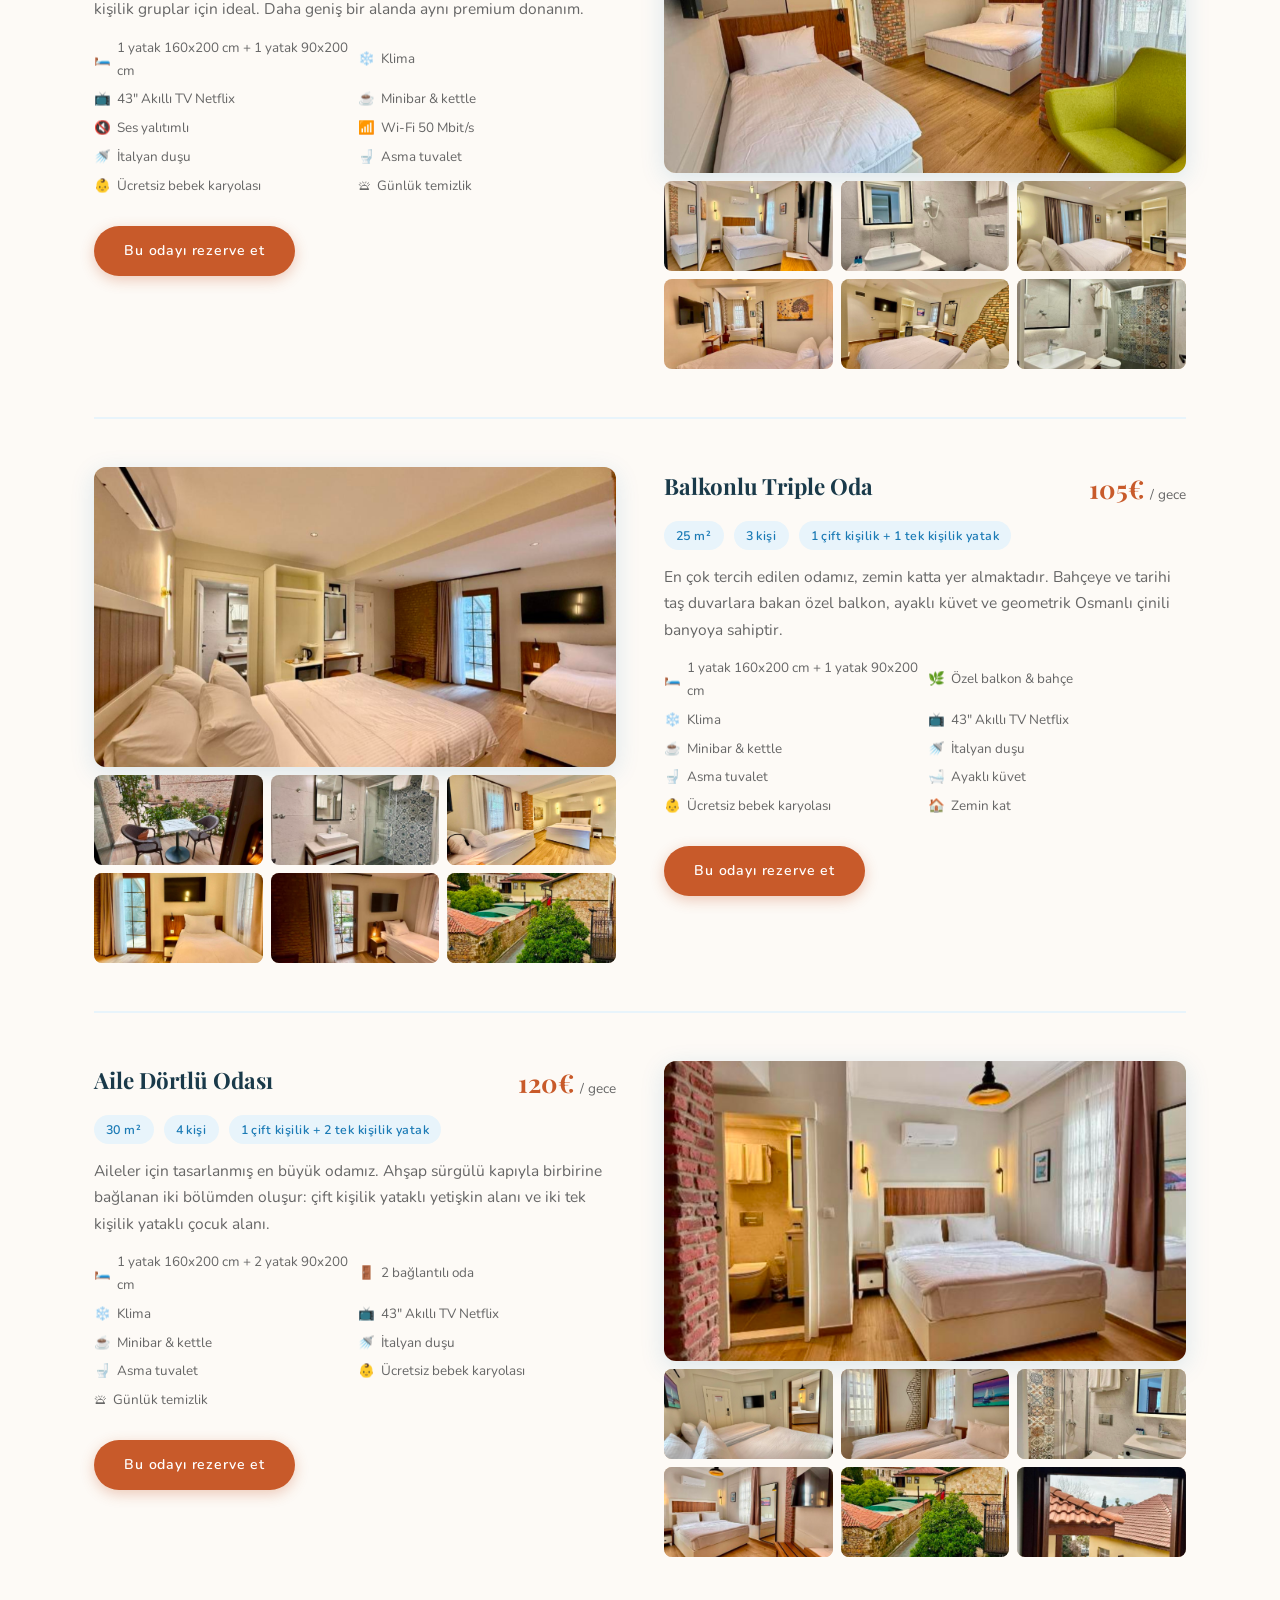
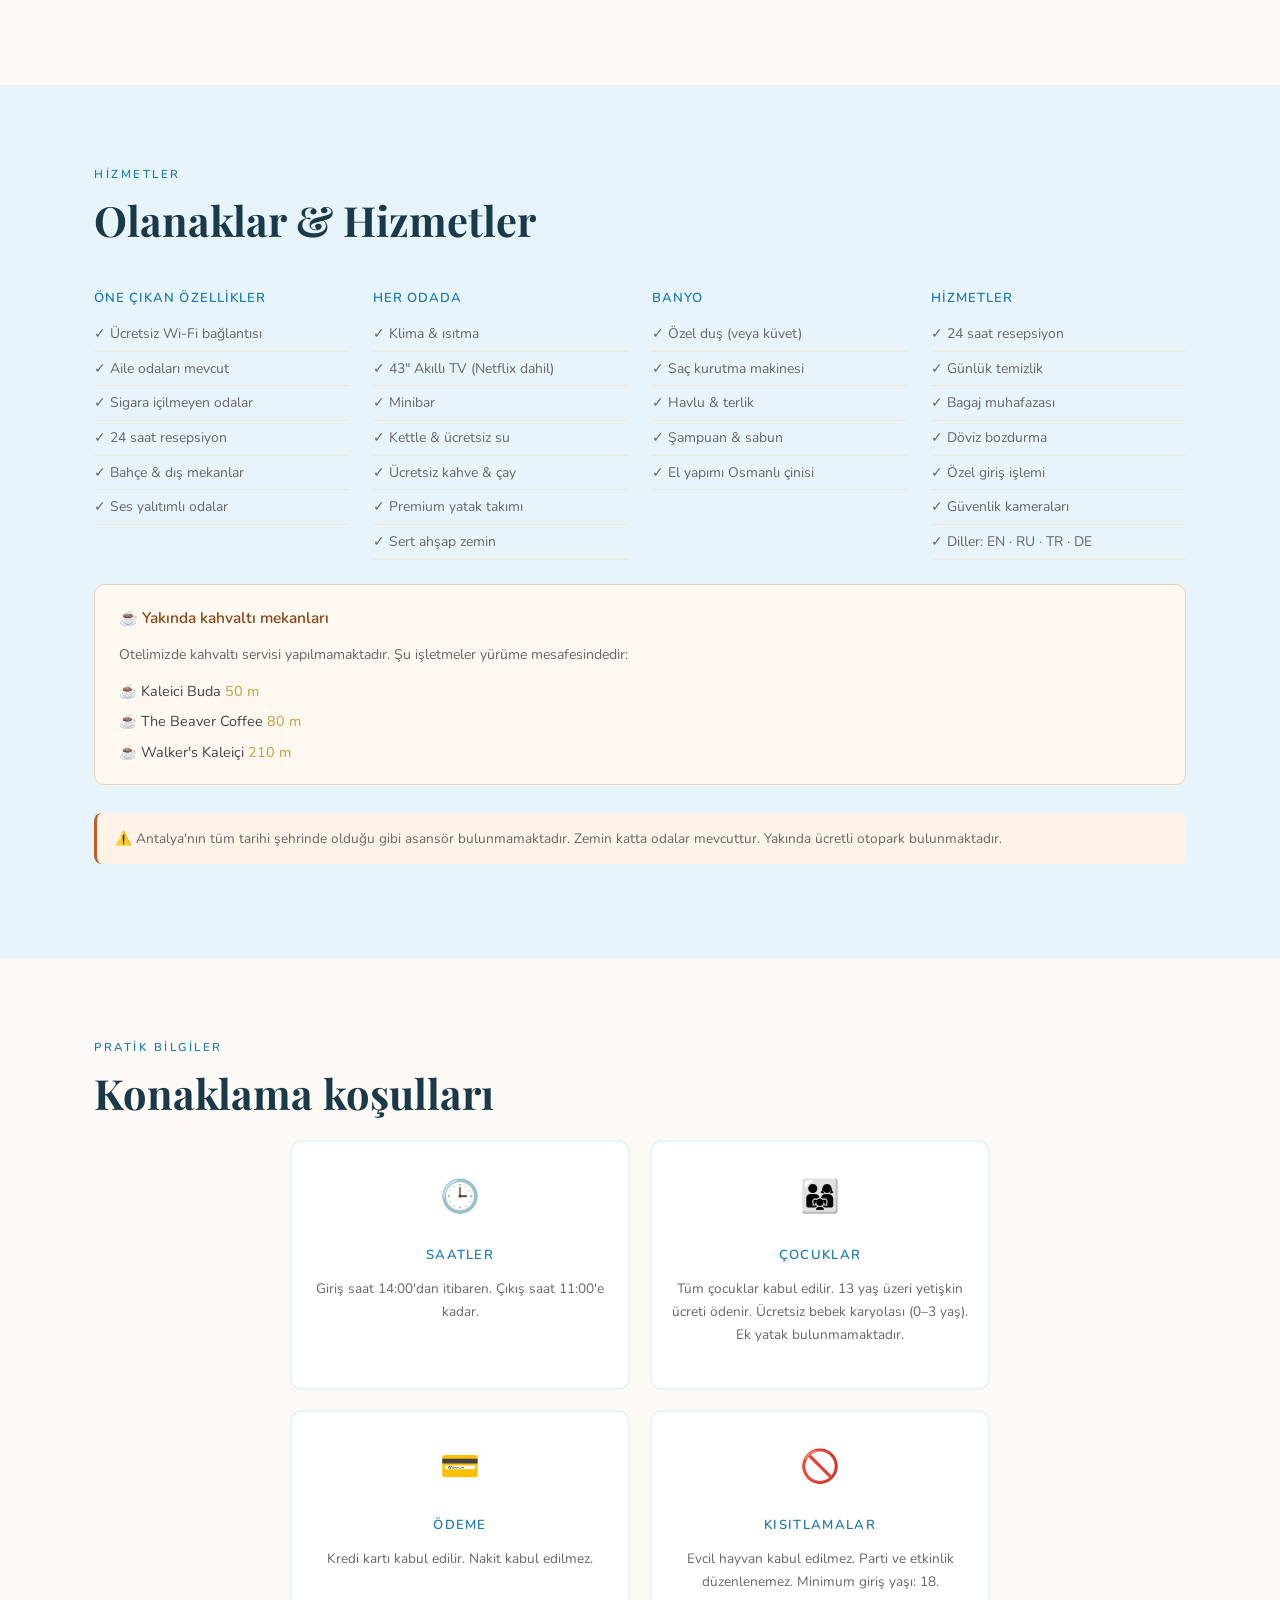
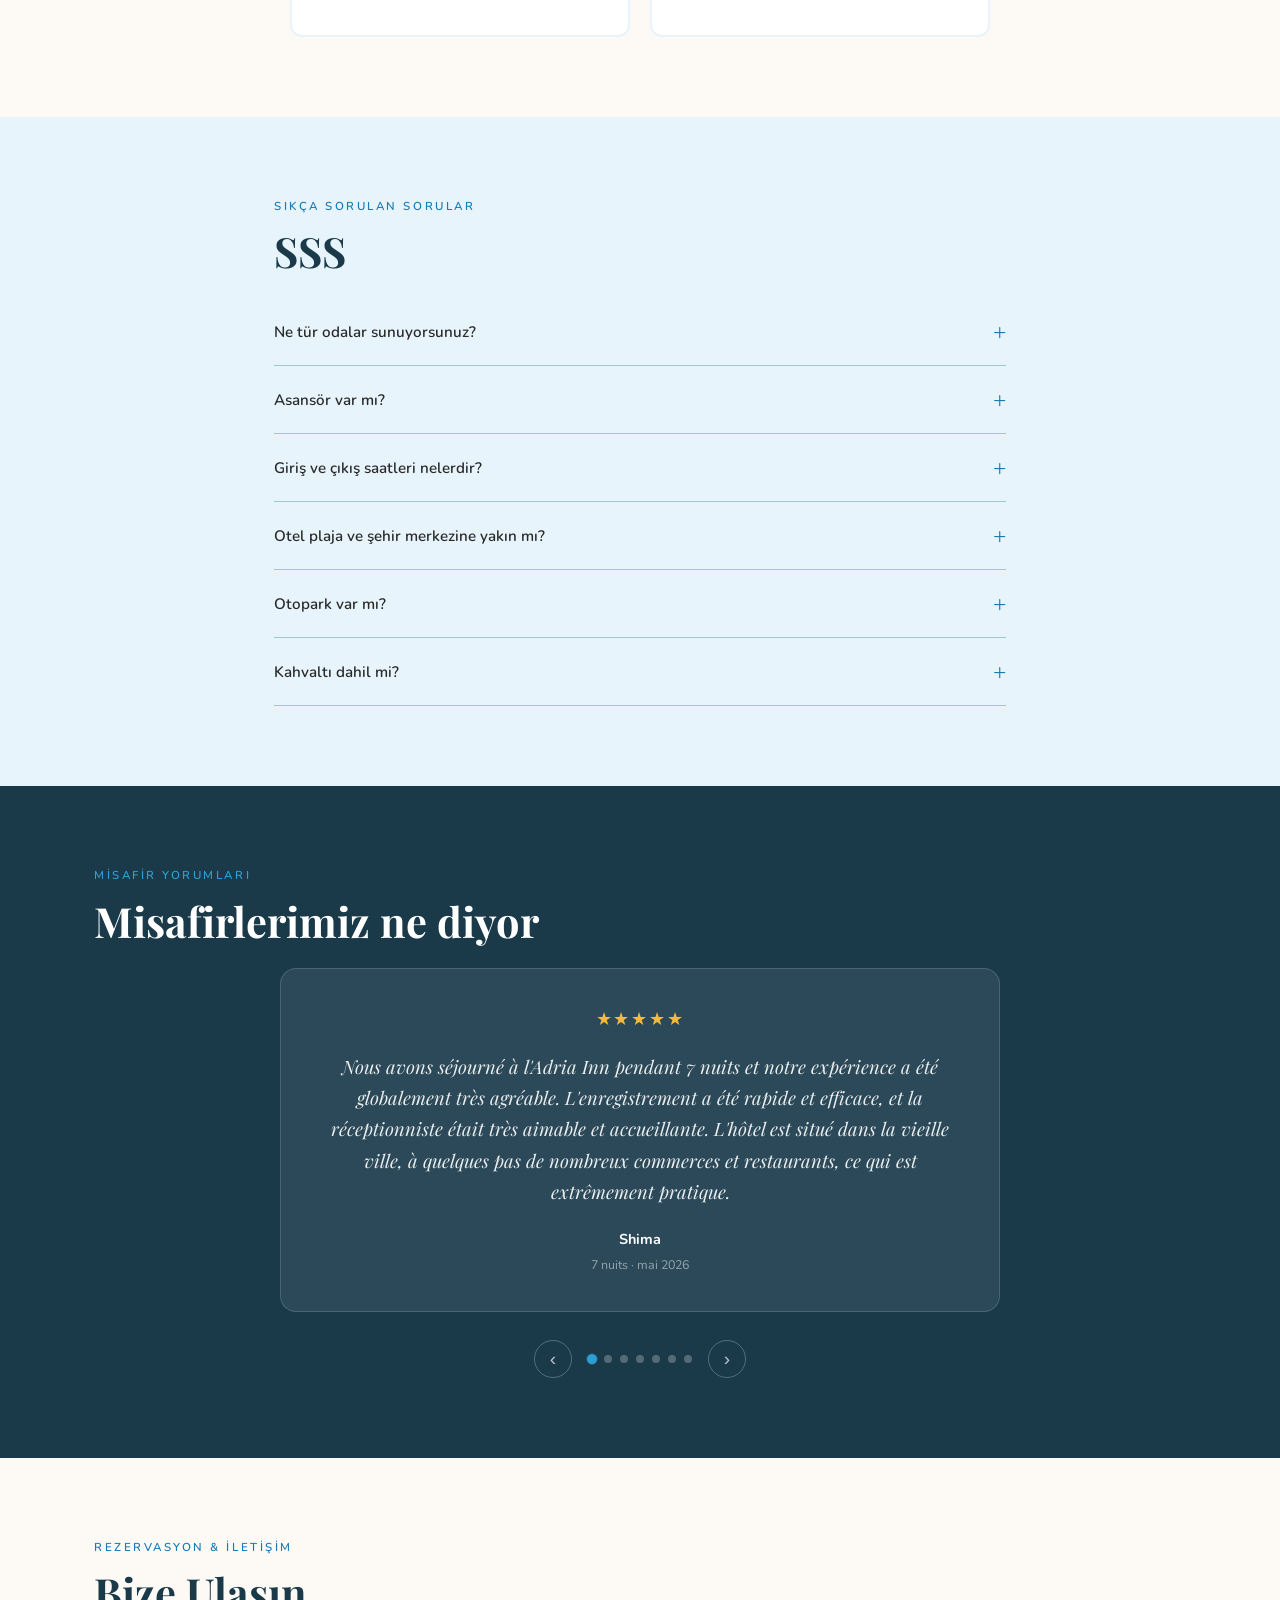
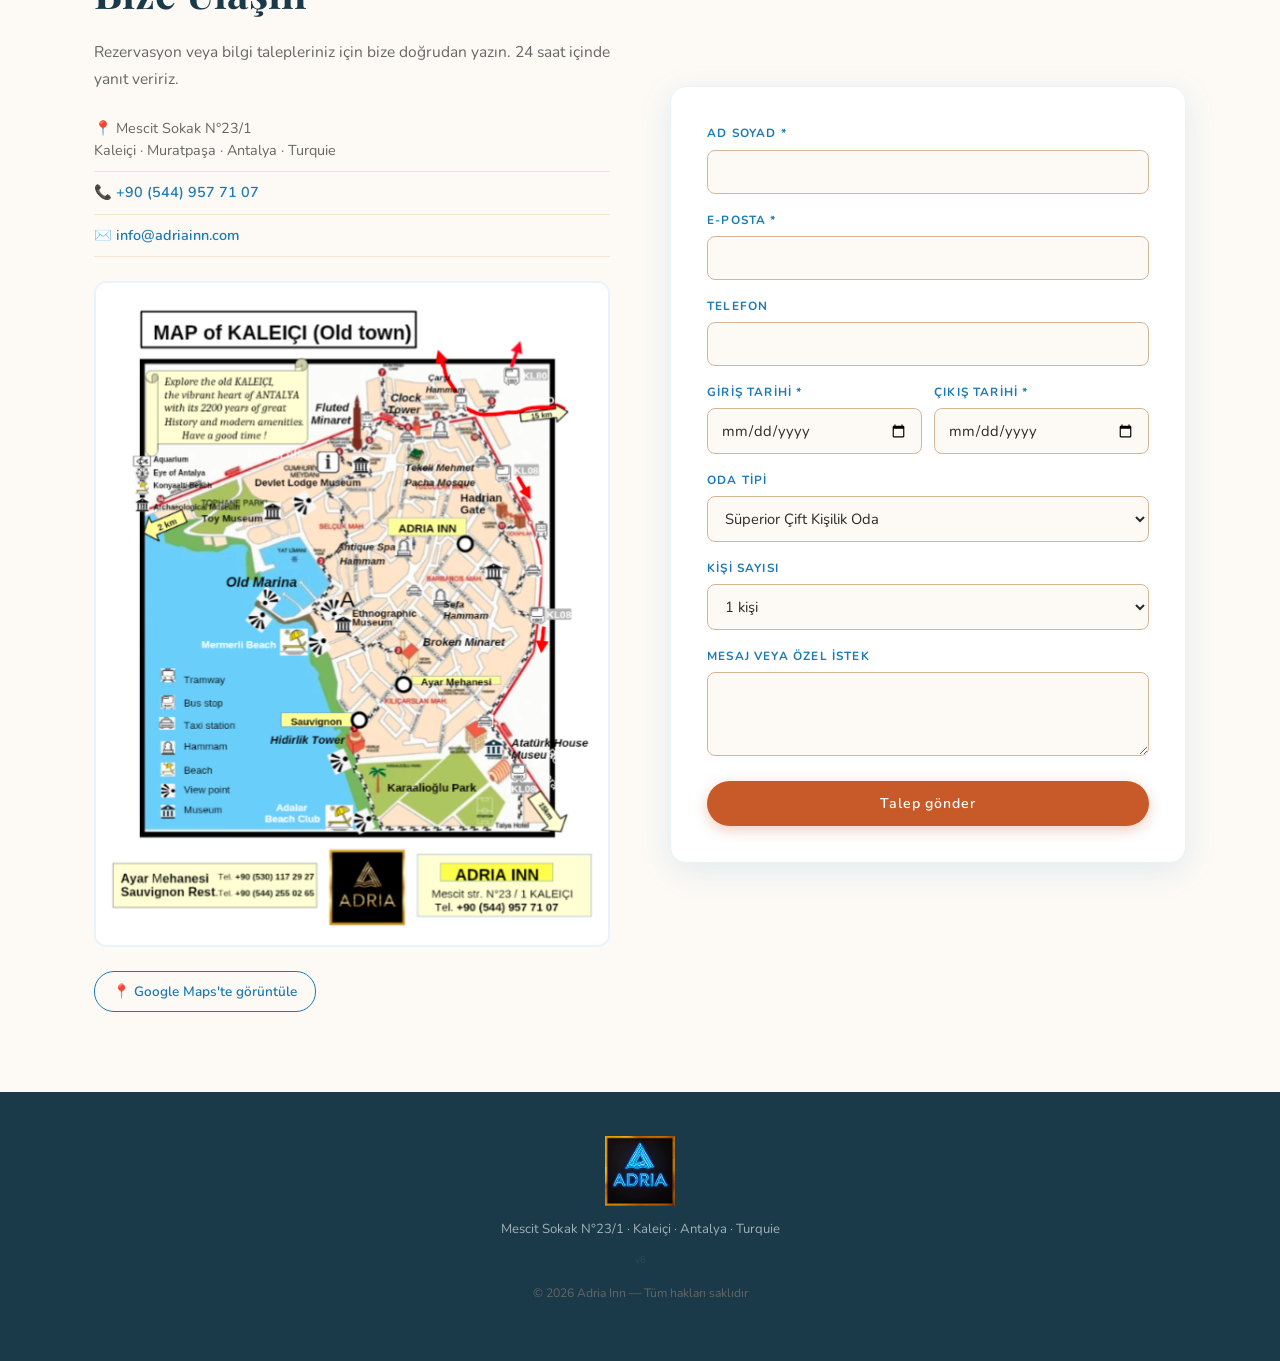
==== commit ff3df7bd: "Rename index-1.html to index.html" ====
--- a/index.html
+++ b/index.html
@@ -383,6 +383,15 @@
             <li>✓ <span data-i18n="eq_sv7">Langues : EN · RU · TR · DE</span></li>
           </ul>
         </div>
+      </div>
+      <div style="margin-top:24px;background:#fff8f0;border:1.5px solid #e8d5b7;border-radius:10px;padding:20px 24px">
+        <p style="font-weight:600;margin-bottom:12px;color:#8B4513" data-i18n="petit_dej_titre">☕ Petit-déjeuner à proximité</p>
+        <p style="font-size:0.88rem;color:#666;margin-bottom:12px" data-i18n="petit_dej_intro">L'hôtel ne propose pas de petit-déjeuner. Ces établissements se trouvent à quelques pas :</p>
+        <ul style="list-style:none;padding:0;margin:0;display:flex;flex-direction:column;gap:6px">
+          <li style="font-size:0.9rem;color:#444">☕ Kaleici Buda <span style="color:#C9A84C;font-weight:500">50 m</span></li>
+          <li style="font-size:0.9rem;color:#444">☕ The Beaver Coffee <span style="color:#C9A84C;font-weight:500">80 m</span></li>
+          <li style="font-size:0.9rem;color:#444">☕ Walker's Kaleiçi <span style="color:#C9A84C;font-weight:500">210 m</span></li>
+        </ul>
       </div>
       <p class="equip-note" data-i18n="eq_note">⚠️ L'établissement n'est pas équipé d'ascenseur (contrainte de la vieille ville). Des chambres de plain-pied sont disponibles. Parking payant à proximité immédiate.</p>
     </div>
@@ -711,7 +720,7 @@
   faq5_q: "Y a-t-il un parking ?",
   faq5_r: "L'établissement ne dispose pas de parking privé. Un parking payant est disponible à proximité immédiate.",
   faq6_q: "Le petit-déjeuner est-il inclus ?",
-  faq6_r: "L'hôtel ne propose pas de petit-déjeuner. De nombreux cafés et restaurants sont à quelques pas : Buda Cafe Bar (30 m), Il Vicino Pizzeria (60 m), Seraser Fine Dining (70 m).",
+  faq6_r: "L'hôtel ne propose pas de petit-déjeuner. Pour le petit-déjeuner, plusieurs établissements sont accessibles à pied : Kaleici Buda (50 m), The Beaver Coffee (80 m), Walker's Kaleiçi (210 m).",
   avis_label: "Témoignages", avis_titre: "Avis de nos clients",
   rev1_text: "« La chambre était d'une propreté impeccable, le personnel accueillant et serviable, et l'emplacement calme et paisible. Je choisirais sans hésiter cet hôtel à nouveau. »", rev1_date: "2 nuits · Avril 2026",
   rev2_text: "« Idéalement situé, tout près de l'entrée de Kaleiçi. Il a dépassé mes attentes : très propre, chambre spacieuse, charmant jardin. Si je devais y retourner, je choisirais à nouveau cet hôtel. »", rev2_date: "1 nuit · Avril 2026",
@@ -730,6 +739,8 @@
   ch2_lits_dim: "1 lit 160x200 cm + 1 lit 90x200 cm",
   ch3_lits_dim: "1 lit 160x200 cm + 1 lit 90x200 cm",
   ch4_lits_dim: "1 lit 160x200 cm + 2 lits 90x200 cm",
+  petit_dej_titre: "☕ Petit-déjeuner à proximité",
+  petit_dej_intro: "L'hôtel ne propose pas de petit-déjeuner. Ces établissements se trouvent à quelques pas :",
   footer_droits: "Tous droits réservés", gmaps_btn: "📍 Voir sur Google Maps",
 },
 
@@ -792,7 +803,7 @@
   faq5_q: "Is there parking?",
   faq5_r: "The property has no private parking. A paid car park is available nearby.",
   faq6_q: "Is breakfast included?",
-  faq6_r: "The hotel does not serve breakfast. Many cafés and restaurants are steps away: Buda Cafe Bar (30 m), Il Vicino Pizzeria (60 m), Seraser Fine Dining (70 m).",
+  faq6_r: "The hotel does not serve breakfast. Several establishments are within walking distance: Kaleici Buda (50 m), The Beaver Coffee (80 m), Walker's Kaleiçi (210 m).",
   avis_label: "Guest reviews", avis_titre: "What our guests say",
   rev1_text: "« The room was spotlessly clean, the staff welcoming and helpful, and the location calm and peaceful. I would not hesitate to choose this hotel again. »", rev1_date: "2 nights · April 2026",
   rev2_text: "« Ideally located, very close to the entrance of Kaleiçi. It exceeded my expectations: very clean, spacious room, charming garden. I would choose it again. »", rev2_date: "1 night · April 2026",
@@ -811,6 +822,8 @@
   ch2_lits_dim: "1 bed 160x200 cm + 1 bed 90x200 cm",
   ch3_lits_dim: "1 bed 160x200 cm + 1 bed 90x200 cm",
   ch4_lits_dim: "1 bed 160x200 cm + 2 beds 90x200 cm",
+  petit_dej_titre: "☕ Breakfast nearby",
+  petit_dej_intro: "The hotel does not serve breakfast. These establishments are just steps away:",
   footer_droits: "All rights reserved", gmaps_btn: "📍 View on Google Maps",
 },
 
@@ -873,7 +886,7 @@
   faq5_q: "Otopark var mı?",
   faq5_r: "Tesiste özel otopark bulunmamaktadır. Hemen yakında ücretli otopark mevcuttur.",
   faq6_q: "Kahvaltı dahil mi?",
-  faq6_r: "Otelimizde kahvaltı servisi yapılmamaktadır. Birkaç adım ötede pek çok kafe ve restoran bulunmaktadır: Buda Cafe Bar (30 m), Il Vicino Pizzeria (60 m), Seraser Fine Dining (70 m).",
+  faq6_r: "Otelimizde kahvaltı servisi yapılmamaktadır. Yürüme mesafesinde kahvaltı mekanları mevcuttur: Kaleici Buda (50 m), The Beaver Coffee (80 m), Walker's Kaleiçi (210 m).",
   avis_label: "Misafir yorumları", avis_titre: "Misafirlerimiz ne diyor",
   rev1_text: "« Oda tertemizdi, personel sıcakkanlı ve yardımseverdi, konum sakin ve huzurluydu. Geri dönseydim bu oteli tereddütsüz seçerdim. »", rev1_date: "2 gece · Nisan 2026",
   rev2_text: "« Otel, Kaleiçi girişine çok yakın, ideal bir konumdaydı. Beklentilerimi aştı: çok temiz ve oda geniş, bahçesi büyüleyici. Geri dönseydim yine bu oteli seçerdim. »", rev2_date: "1 gece · Nisan 2026",
@@ -892,6 +905,8 @@
   ch2_lits_dim: "1 yatak 160x200 cm + 1 yatak 90x200 cm",
   ch3_lits_dim: "1 yatak 160x200 cm + 1 yatak 90x200 cm",
   ch4_lits_dim: "1 yatak 160x200 cm + 2 yatak 90x200 cm",
+  petit_dej_titre: "☕ Yakında kahvaltı mekanları",
+  petit_dej_intro: "Otelimizde kahvaltı servisi yapılmamaktadır. Şu işletmeler yürüme mesafesindedir:",
   footer_droits: "Tüm hakları saklıdır", gmaps_btn: "📍 Google Maps'te görüntüle",
 },
 
@@ -954,7 +969,7 @@
   faq5_q: "Есть ли парковка?",
   faq5_r: "Собственной парковки нет. Платная парковка находится в непосредственной близости от отеля.",
   faq6_q: "Завтрак включён в стоимость?",
-  faq6_r: "Отель не предоставляет завтрак. В нескольких шагах находится множество кафе и ресторанов: Buda Cafe Bar (30 м), Il Vicino Pizzeria (60 м), Seraser Fine Dining (70 м).",
+  faq6_r: "Отель не предоставляет завтрак. В шаговой доступности есть заведения для завтрака: Kaleici Buda (50 м), The Beaver Coffee (80 м), Walker's Kaleiçi (210 м).",
   avis_label: "Отзывы гостей", avis_titre: "Что говорят наши гости",
   rev1_text: "« Номер был безупречно чист, персонал приветлив и услужлив, расположение спокойное и умиротворённое. Я бы не задумываясь выбрала этот отель снова. »", rev1_date: "2 ночи · Апрель 2026",
   rev2_text: "« Отель расположен идеально — совсем рядом со входом в Калейчи. Он превзошёл мои ожидания: очень чистый, номера просторные, очаровательный сад. Я бы снова выбрала этот отель. »", rev2_date: "1 ночь · Апрель 2026",
@@ -973,6 +988,8 @@
   ch2_lits_dim: "1 кровать 160x200 см + 1 кровать 90x200 см",
   ch3_lits_dim: "1 кровать 160x200 см + 1 кровать 90x200 см",
   ch4_lits_dim: "1 кровать 160x200 см + 2 кровати 90x200 см",
+  petit_dej_titre: "☕ Завтрак поблизости",
+  petit_dej_intro: "Отель не предоставляет завтрак. Следующие заведения находятся в нескольких шагах:",
   footer_droits: "Все права защищены", gmaps_btn: "📍 Открыть в Google Maps",
 },
 
@@ -1035,7 +1052,7 @@
   faq5_q: "Gibt es einen Parkplatz?",
   faq5_r: "Das Hotel verfügt über keinen eigenen Parkplatz. Ein kostenpflichtiger Parkplatz befindet sich in unmittelbarer Nähe.",
   faq6_q: "Ist das Frühstück inbegriffen?",
-  faq6_r: "Das Hotel bietet kein Frühstück an. Viele Cafés und Restaurants befinden sich in unmittelbarer Nähe: Buda Cafe Bar (30 m), Il Vicino Pizzeria (60 m), Seraser Fine Dining (70 m).",
+  faq6_r: "Das Hotel bietet kein Frühstück an. Folgende Frühstückslokale sind zu Fuß erreichbar: Kaleici Buda (50 m), The Beaver Coffee (80 m), Walker's Kaleiçi (210 m).",
   avis_label: "Gästebewertungen", avis_titre: "Was unsere Gäste sagen",
   rev1_text: "« Das Zimmer war makellos sauber, das Personal freundlich und hilfsbereit, und die Lage ruhig und friedlich. Ich würde dieses Hotel ohne Zögern wieder wählen. »", rev1_date: "2 Nächte · April 2026",
   rev2_text: "« Ideal gelegen, ganz nah am Eingang von Kaleiçi. Es hat meine Erwartungen übertroffen: sehr sauber, geräumiges Zimmer, charmanter Garten. Ich würde es wieder wählen. »", rev2_date: "1 Nacht · April 2026",
@@ -1054,6 +1071,8 @@
   ch2_lits_dim: "1 Bett 160x200 cm + 1 Bett 90x200 cm",
   ch3_lits_dim: "1 Bett 160x200 cm + 1 Bett 90x200 cm",
   ch4_lits_dim: "1 Bett 160x200 cm + 2 Betten 90x200 cm",
+  petit_dej_titre: "☕ Frühstück in der Nähe",
+  petit_dej_intro: "Das Hotel bietet kein Frühstück an. Folgende Einrichtungen befinden sich in unmittelbarer Nähe:",
   footer_droits: "Alle Rechte vorbehalten", gmaps_btn: "📍 Auf Google Maps anzeigen",
 },
 
